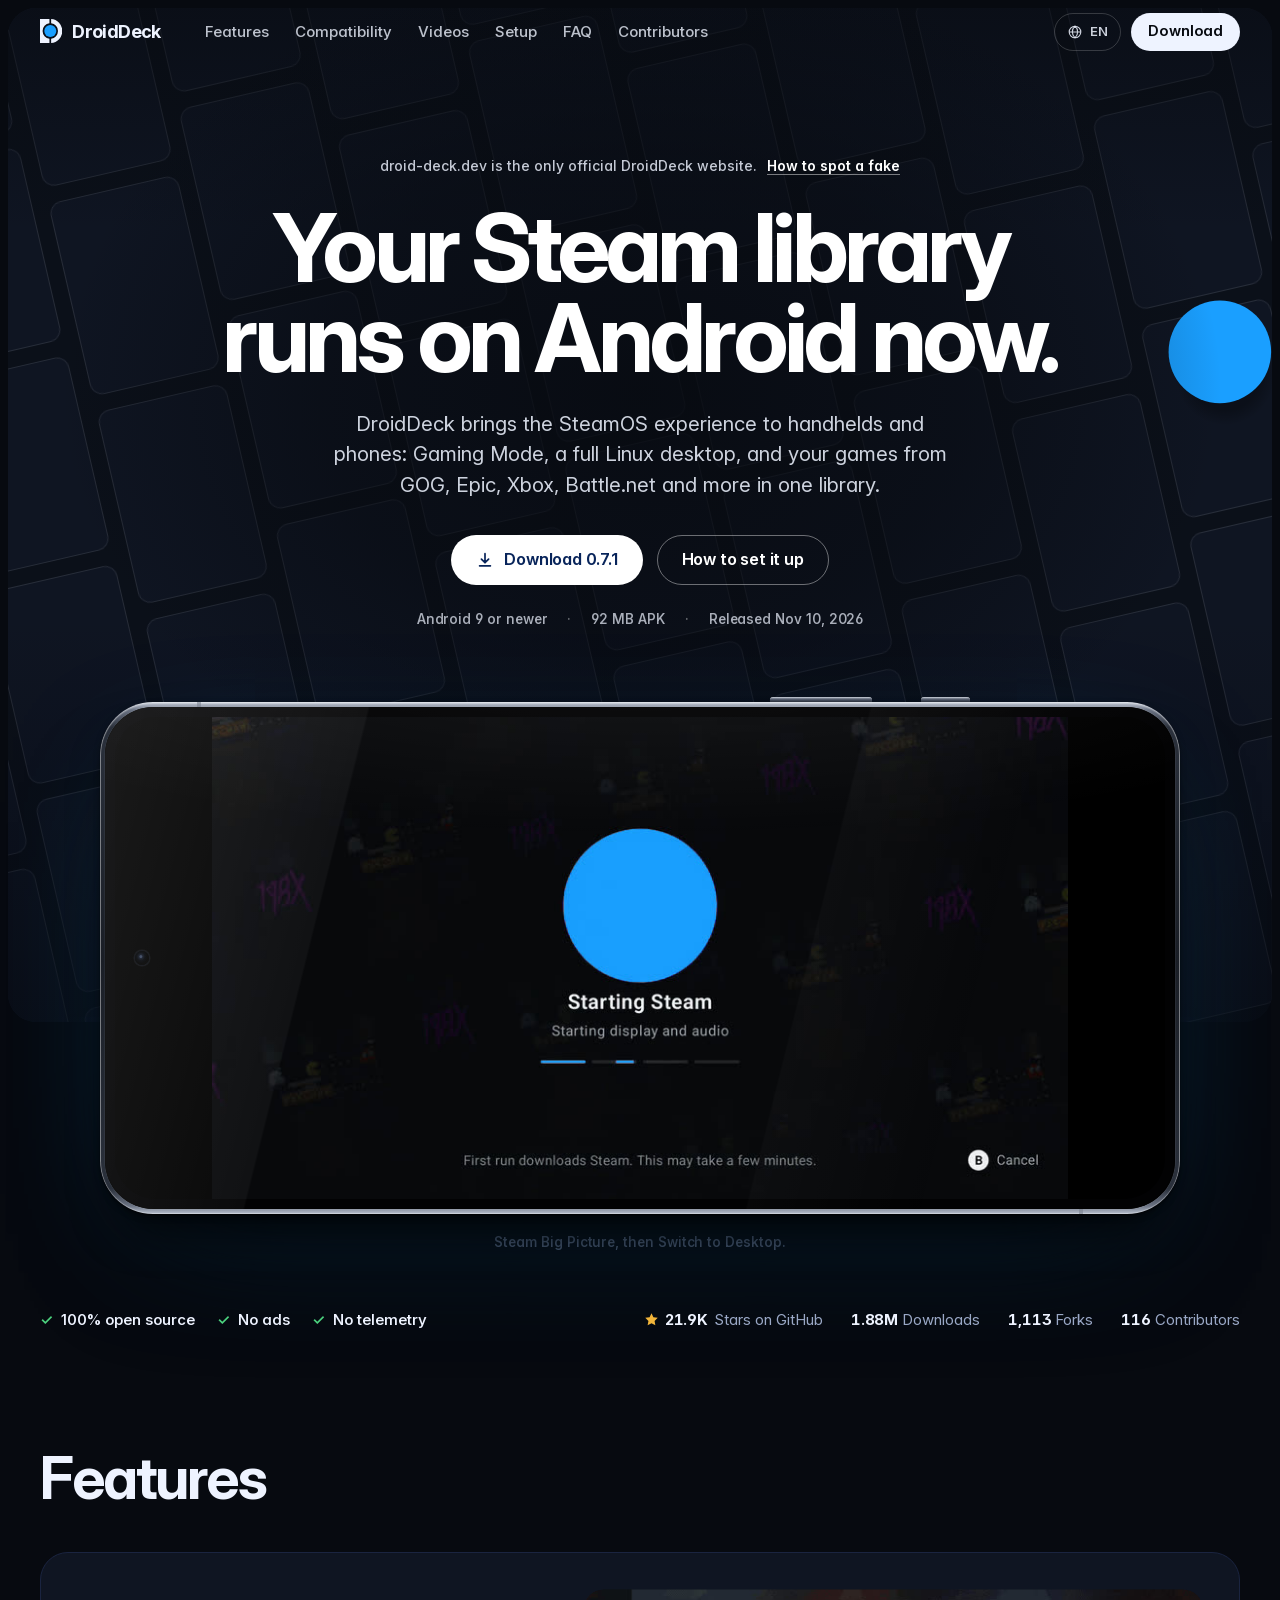
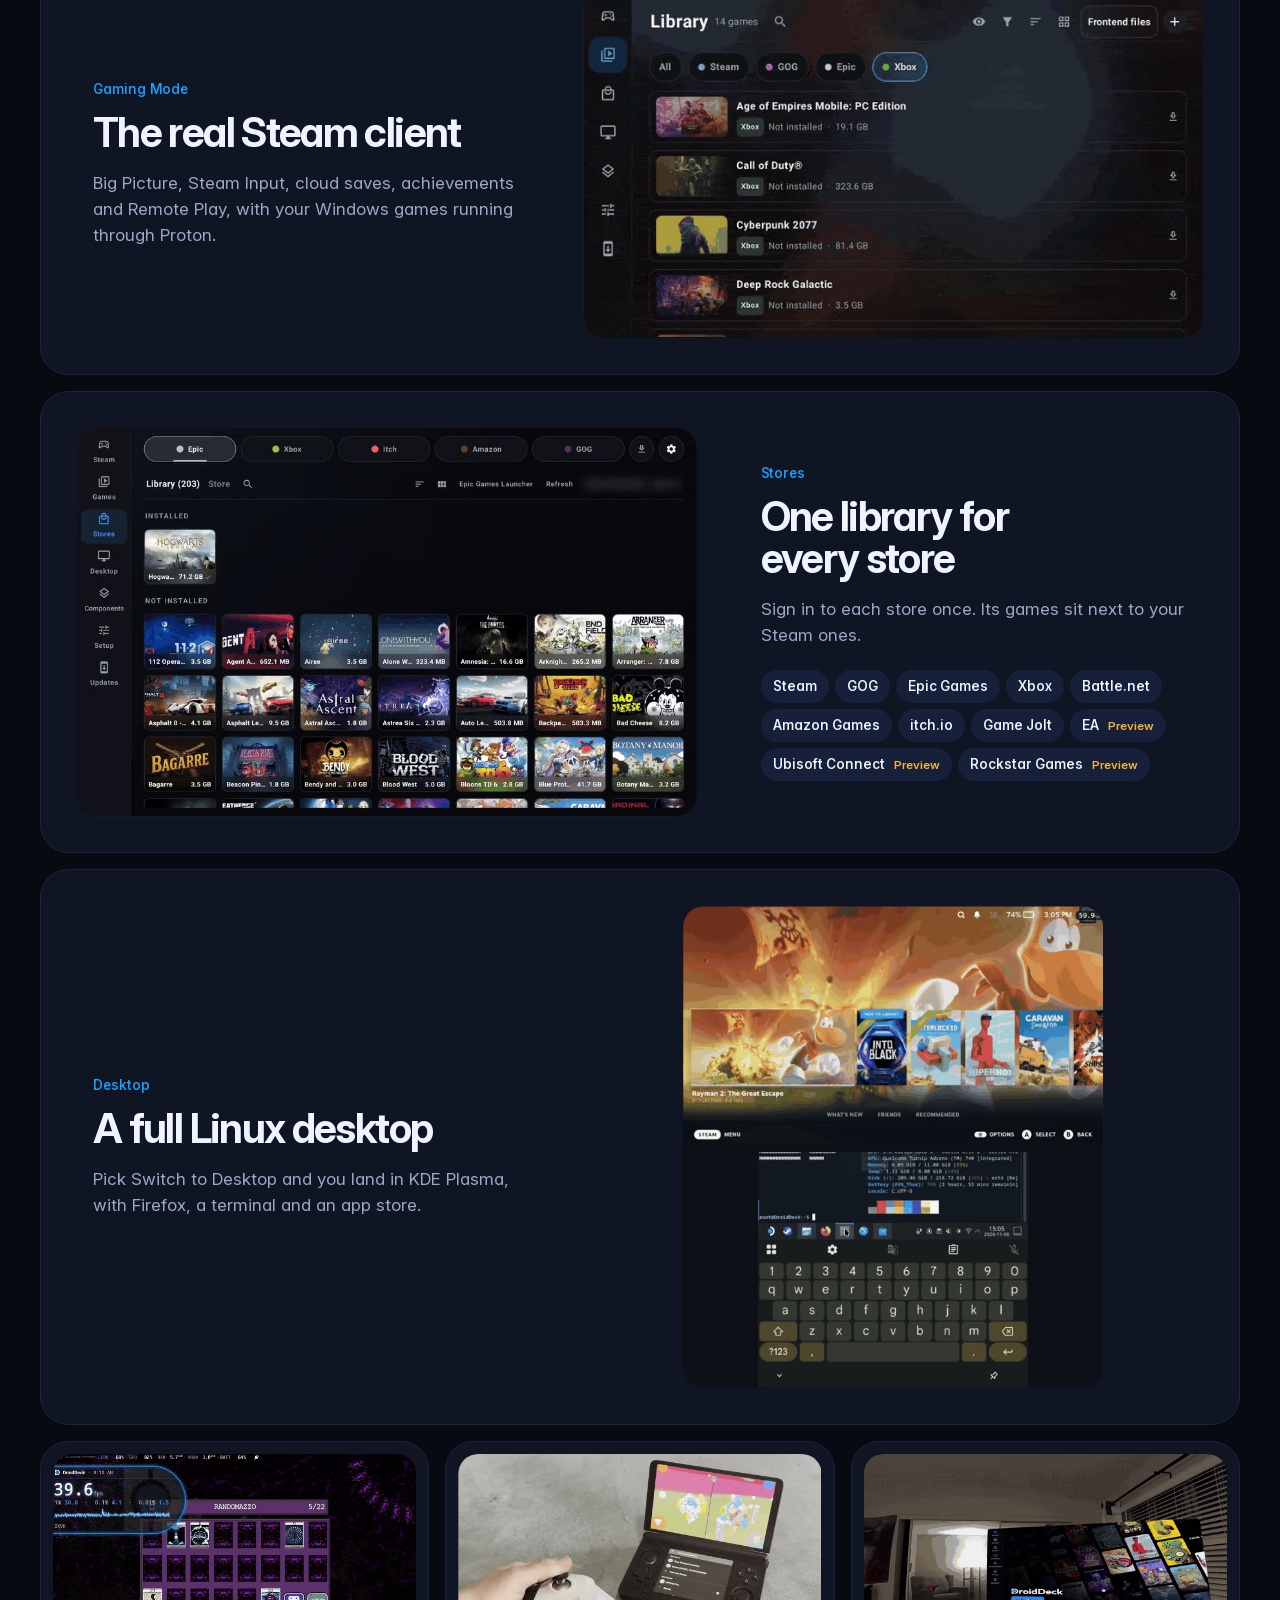
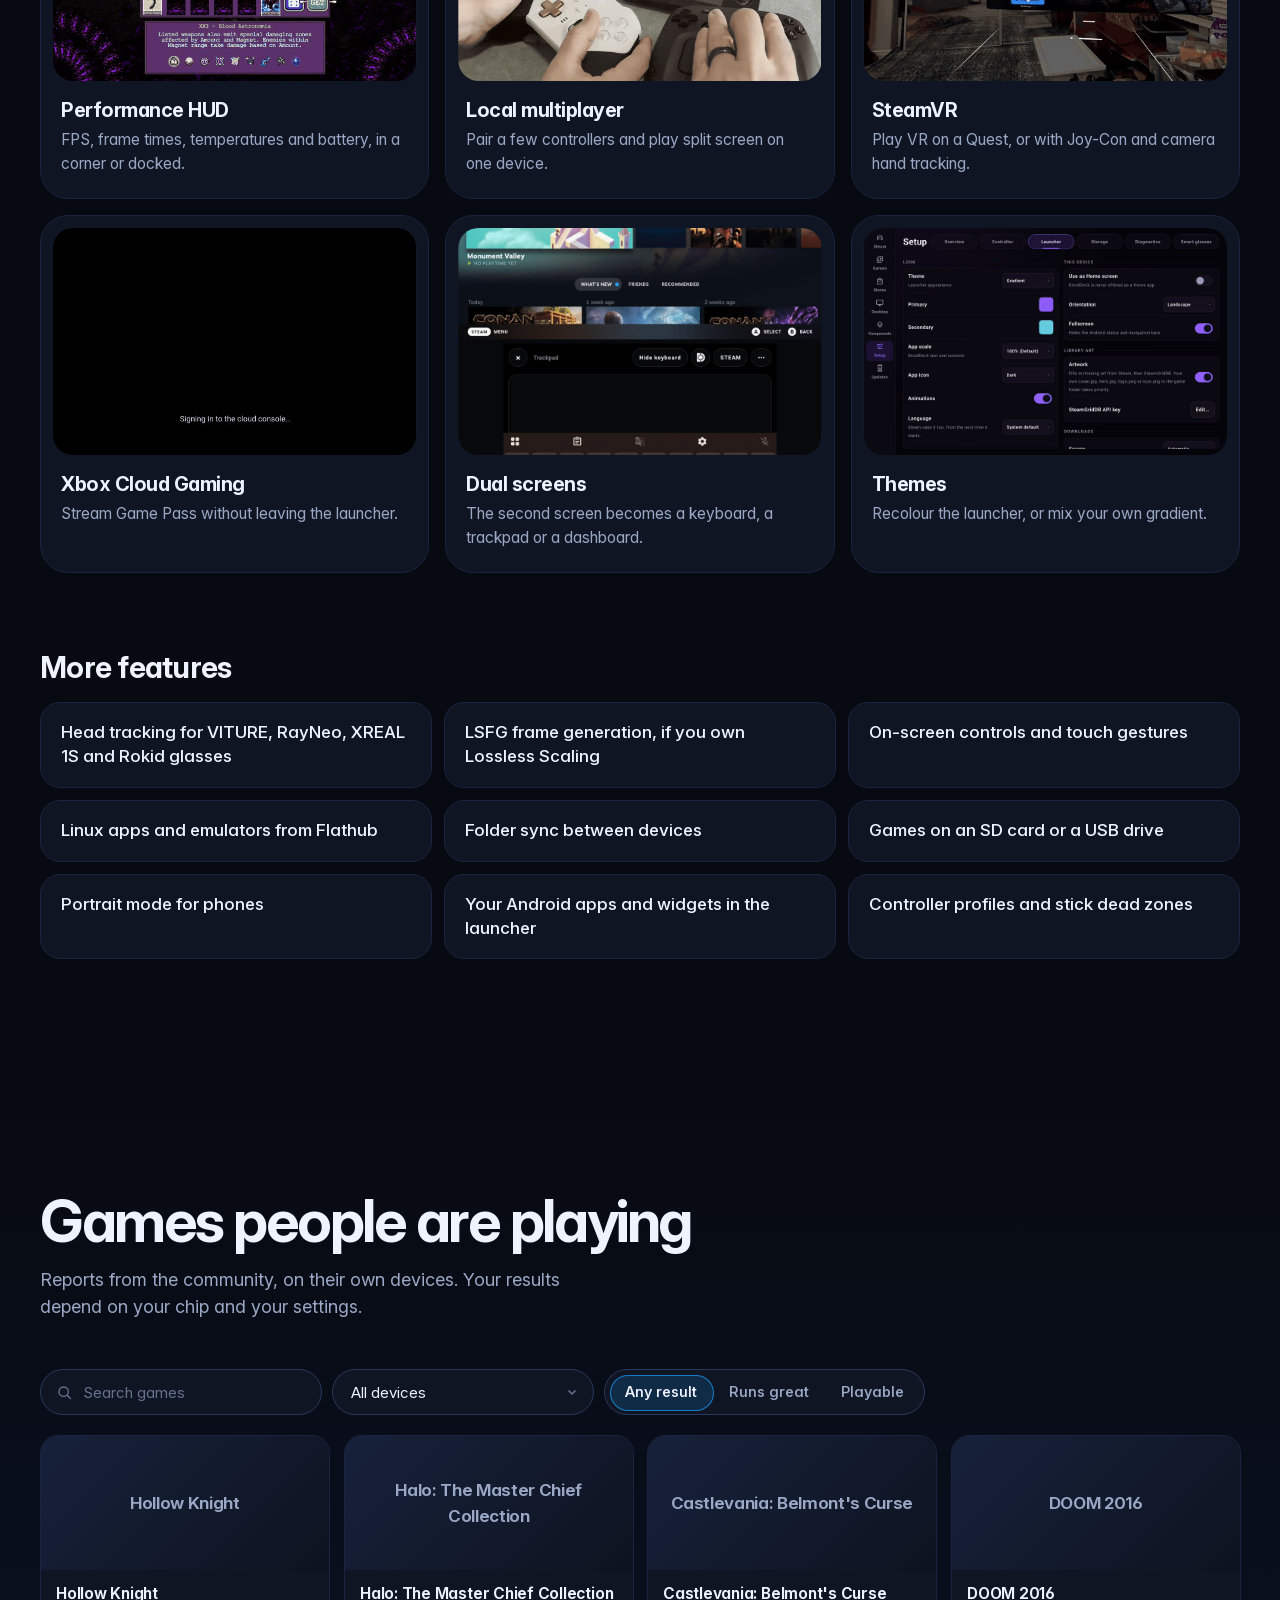
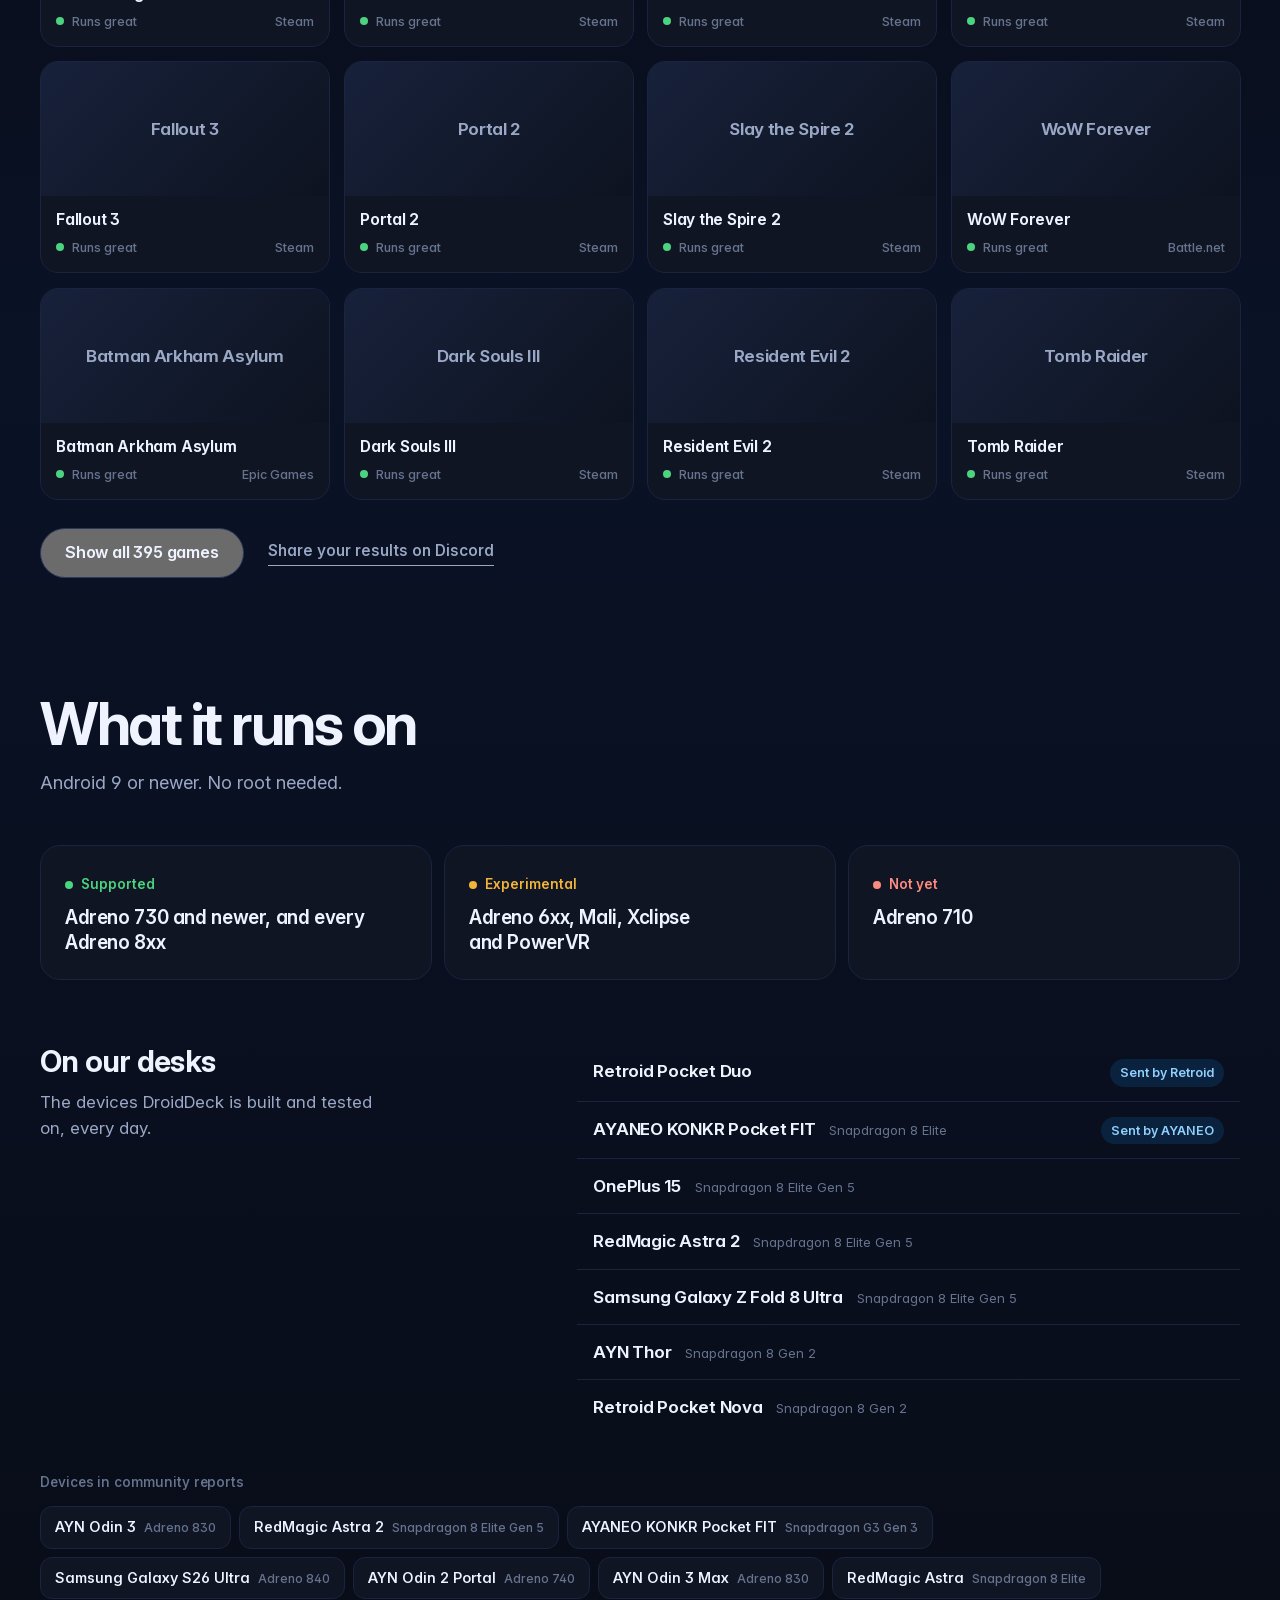
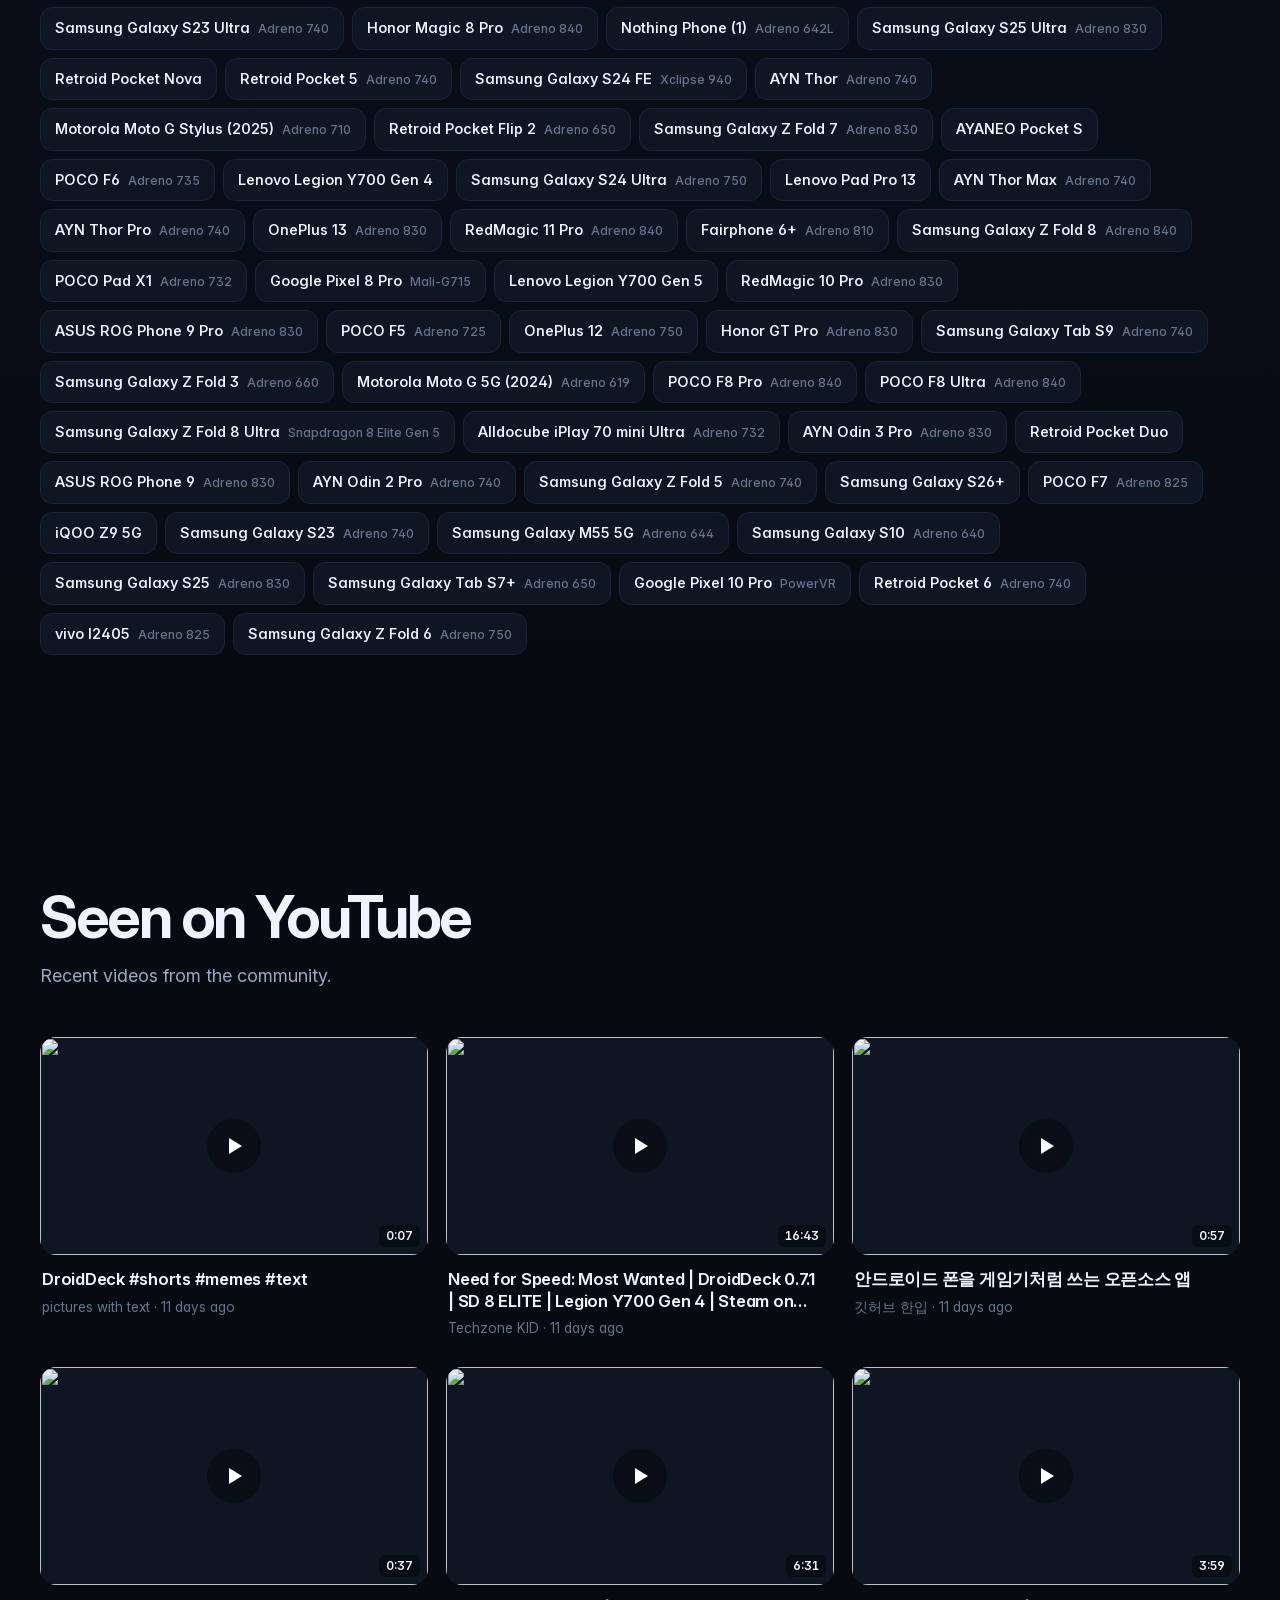
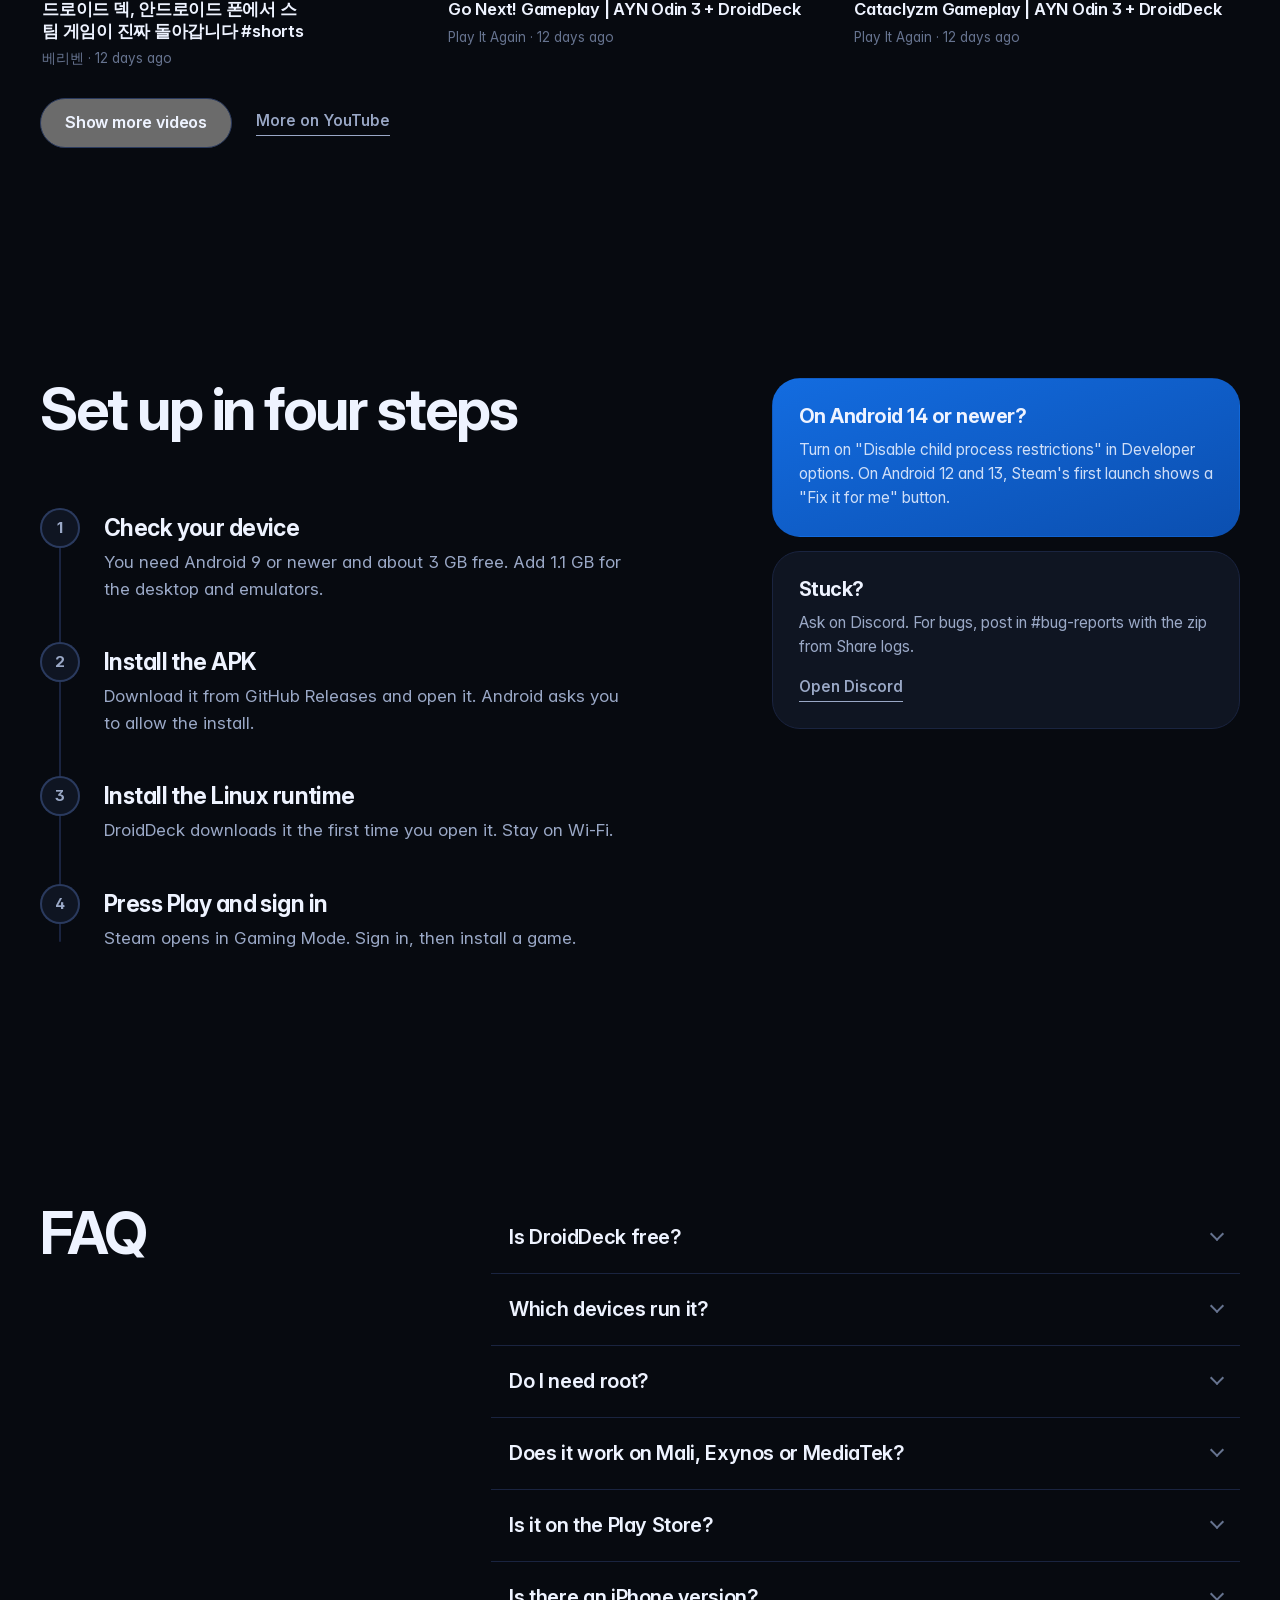
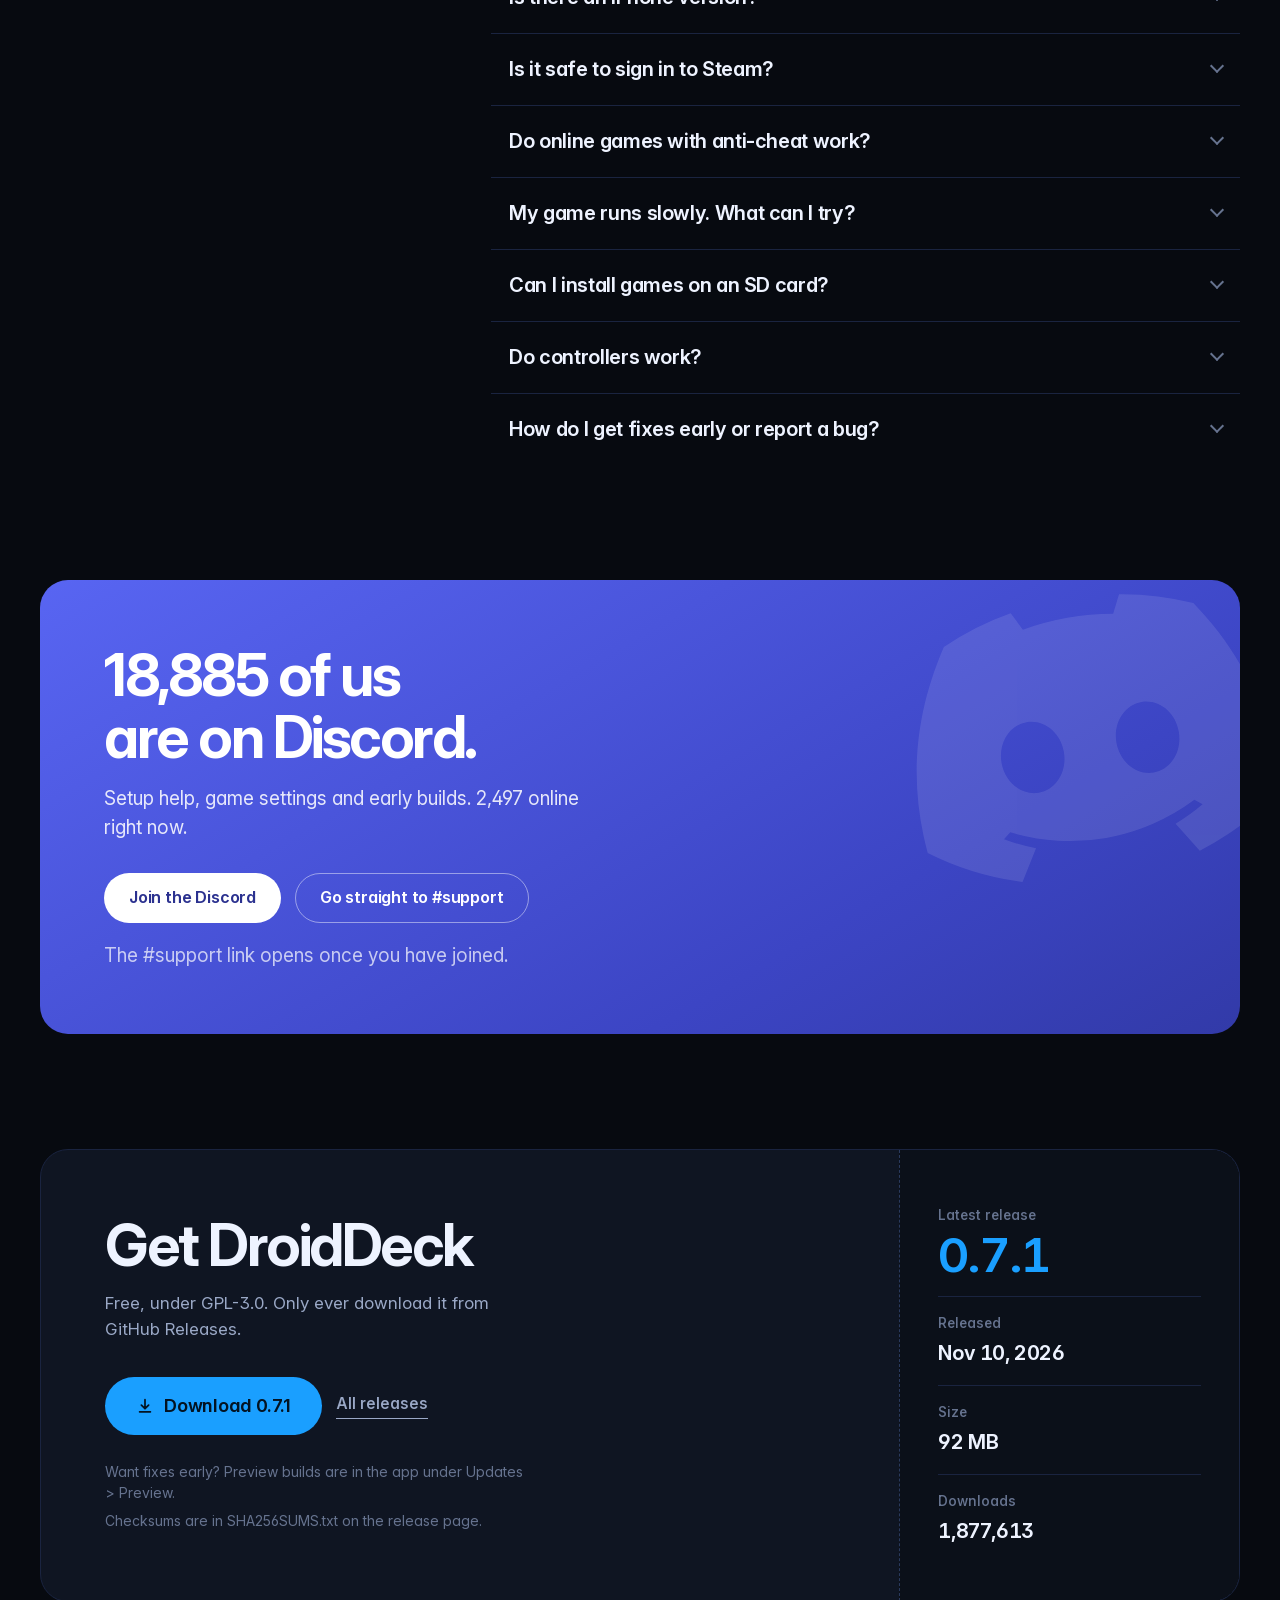
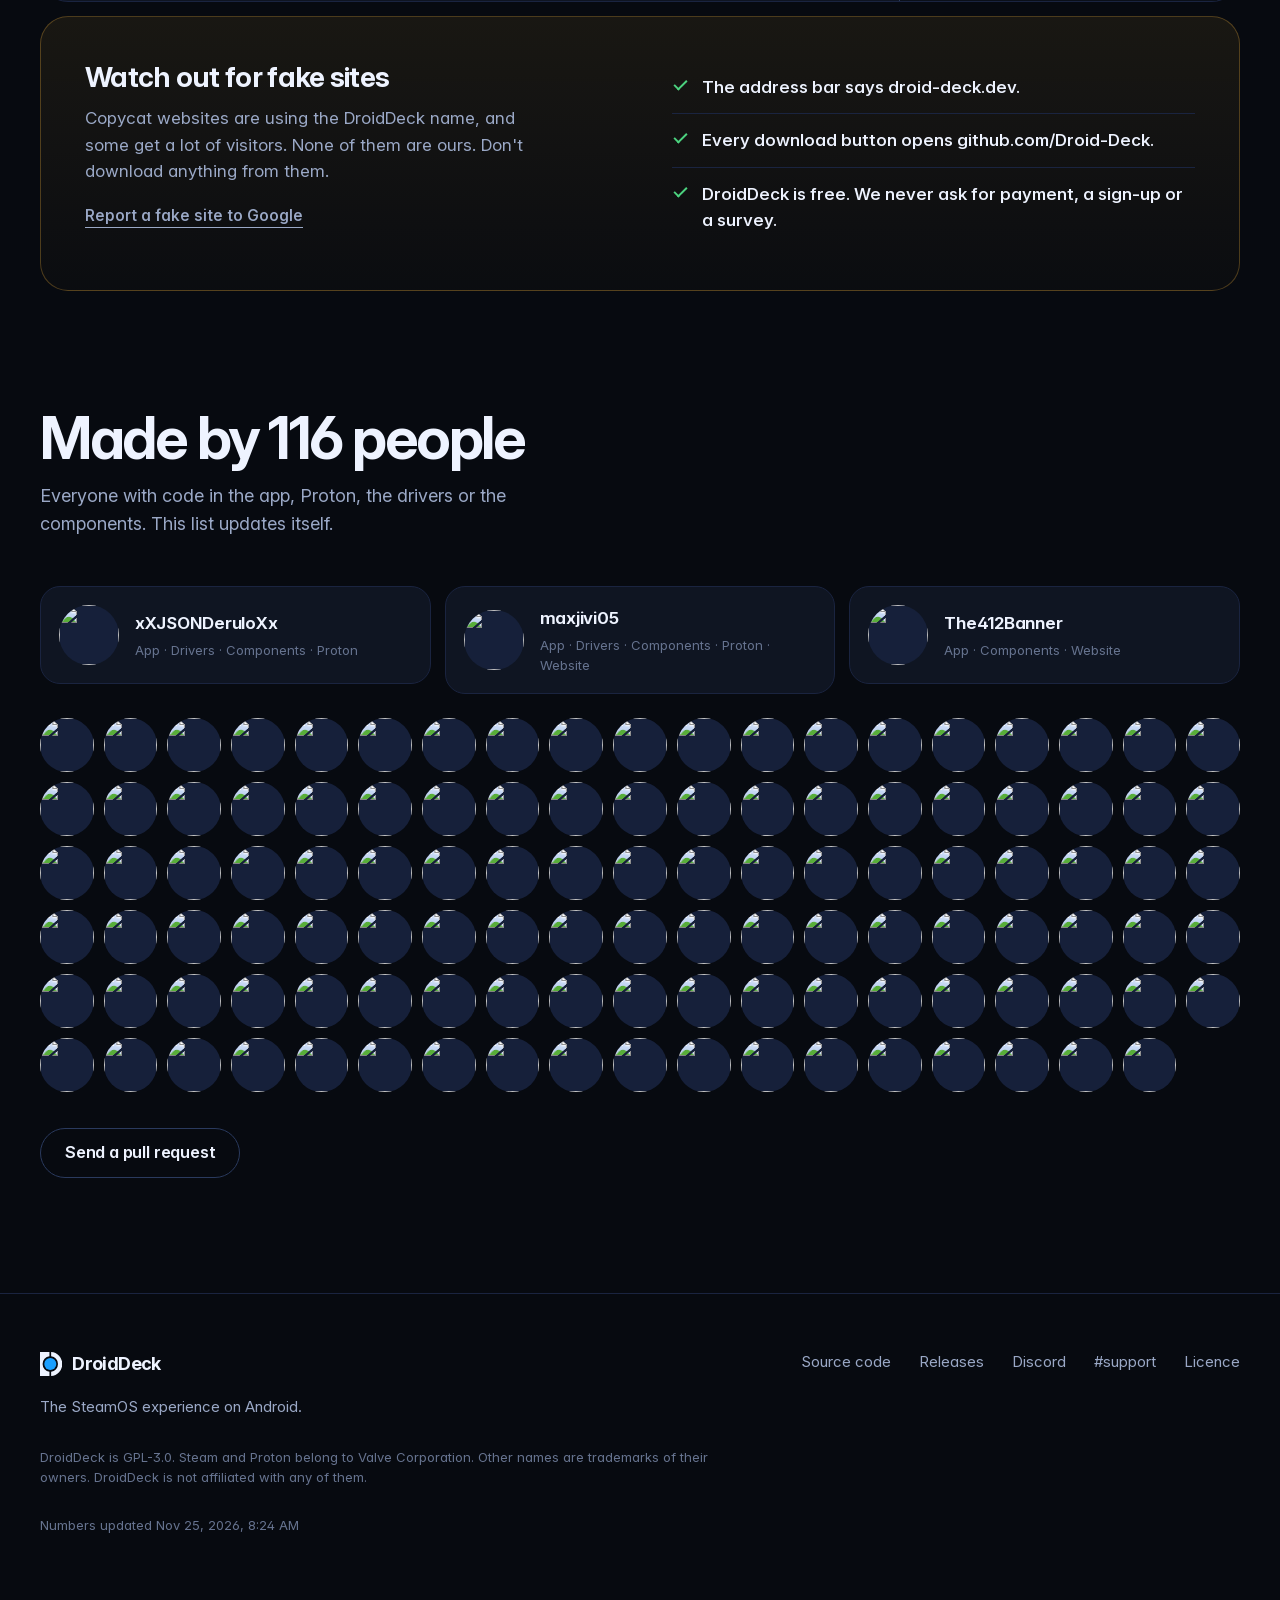
==== index.html @ 2958ea15 "design: metal-rim phone frame, natural-colour capsule wall" ====
<!doctype html>
<html lang="en" dir="ltr">
<head>
<meta charset="utf-8">
<meta name="viewport" content="width=device-width, initial-scale=1">
<title data-i18n="meta.title">DroidDeck: PC gaming on Android</title>
<meta name="description" content="DroidDeck brings the SteamOS experience to Android: Steam Gaming Mode, a full Linux desktop, and your games from GOG, Epic, Xbox, Battle.net and more. Free and open source." data-i18n-attr="content:meta.desc">
<meta name="theme-color" content="#05070a">
<meta property="og:type" content="website">
<meta property="og:site_name" content="DroidDeck">
<meta property="og:locale" content="en_US">
<meta property="og:url" content="https://droid-deck.dev/">
<meta property="og:title" content="DroidDeck: PC gaming on Android">
<meta property="og:description" content="DroidDeck brings the SteamOS experience to Android: Steam Gaming Mode, a full Linux desktop, and your games from GOG, Epic, Xbox, Battle.net and more. Free and open source." data-i18n-attr="content:meta.desc">
<meta property="og:image" content="https://droid-deck.dev/assets/img/og.png">
<meta property="og:image:width" content="1280">
<meta property="og:image:height" content="640">
<meta property="og:image:alt" content="DroidDeck">
<meta name="twitter:card" content="summary_large_image">
<link rel="canonical" href="https://droid-deck.dev/">
<link rel="icon" href="assets/img/favicon.svg" type="image/svg+xml">
<link rel="icon" href="assets/img/icon-512.png" type="image/png" sizes="512x512">
<link rel="apple-touch-icon" href="assets/img/apple-touch-icon.png">
<link rel="preload" href="assets/fonts/InterVariable.woff2" as="font" type="font/woff2" crossorigin>
<link rel="stylesheet" href="assets/css/site.css?v=11">
<script>document.documentElement.classList.add("js");setTimeout(function(){document.documentElement.classList.add("ready")},1600)</script>
<script type="application/ld+json">{"@context":"https://schema.org","@graph":[{"@type":"WebSite","@id":"https://droid-deck.dev/#website","name":"DroidDeck","alternateName":"Droid Deck","url":"https://droid-deck.dev/","inLanguage":"en","publisher":{"@id":"https://droid-deck.dev/#org"}},{"@type":"Organization","@id":"https://droid-deck.dev/#org","name":"DroidDeck","url":"https://droid-deck.dev/","logo":"https://droid-deck.dev/assets/img/icon-512.png","sameAs":["https://github.com/Droid-Deck","https://github.com/Droid-Deck/DroidDeck","https://discord.gg/JRGAvawjsm"]},{"@type":"SoftwareApplication","@id":"https://droid-deck.dev/#app","name":"DroidDeck","url":"https://droid-deck.dev/","description":"DroidDeck brings the SteamOS experience to Android: Steam Gaming Mode, a full Linux desktop, and your games from GOG, Epic, Xbox, Battle.net and more. Free and open source.","image":"https://droid-deck.dev/assets/img/og.png","operatingSystem":"Android 9+","applicationCategory":"GameApplication","softwareVersion":"0.7.1","datePublished":"2026-11-10","license":"https://www.gnu.org/licenses/gpl-3.0.html","downloadUrl":"https://github.com/Droid-Deck/DroidDeck/releases/latest","installUrl":"https://github.com/Droid-Deck/DroidDeck/releases/latest","publisher":{"@id":"https://droid-deck.dev/#org"},"offers":{"@type":"Offer","price":"0","priceCurrency":"USD"}},{"@type":"FAQPage","@id":"https://droid-deck.dev/#faq","mainEntity":[{"@type":"Question","name":"Is DroidDeck free?","acceptedAnswer":{"@type":"Answer","text":"Yes. It is free and open source under GPL-3.0, with no ads and no telemetry."}},{"@type":"Question","name":"Which devices run it?","acceptedAnswer":{"@type":"Answer","text":"Anything on Android 9 or newer. It runs best on Adreno 730 and newer. Mali, Xclipse, PowerVR and older Adreno chips are experimental."}},{"@type":"Question","name":"Do I need root?","acceptedAnswer":{"@type":"Answer","text":"No. On Android 14 or newer you flip one switch in Developer options. The setup guide shows which one."}},{"@type":"Question","name":"Does it work on Mali, Exynos or MediaTek?","acceptedAnswer":{"@type":"Answer","text":"It starts on many of them, but support is experimental. Some games crash or show a black screen. Fixes reach Preview builds first."}},{"@type":"Question","name":"Is it on the Play Store?","acceptedAnswer":{"@type":"Answer","text":"Not today. Get the APK from GitHub Releases. Android may warn you about installing outside the store, which is normal."}},{"@type":"Question","name":"Is there an iPhone version?","acceptedAnswer":{"@type":"Answer","text":"No. DroidDeck is Android only."}},{"@type":"Question","name":"Is it safe to sign in to Steam?","acceptedAnswer":{"@type":"Answer","text":"You sign in inside the real Steam client, the same one a Steam Deck runs. All of DroidDeck's code is public."}},{"@type":"Question","name":"Do online games with anti-cheat work?","acceptedAnswer":{"@type":"Answer","text":"Mostly not. Games that need kernel anti-cheat will not go online. Some Easy Anti-Cheat games can still be played offline."}},{"@type":"Question","name":"My game runs slowly. What can I try?","acceptedAnswer":{"@type":"Answer","text":"Lower the in-game settings first, then try a newer graphics driver in DroidDeck's settings. The performance HUD shows what is holding the game back."}},{"@type":"Question","name":"Can I install games on an SD card?","acceptedAnswer":{"@type":"Answer","text":"Yes. Set External storage as the default under Setup > Storage, then install. Games you already have stay where they are."}},{"@type":"Question","name":"Do controllers work?","acceptedAnswer":{"@type":"Answer","text":"Yes. Built-in controls, Bluetooth and USB pads all work, and you can pair several for split screen. There are touch controls too."}},{"@type":"Question","name":"How do I get fixes early or report a bug?","acceptedAnswer":{"@type":"Answer","text":"Preview builds are in the app under Updates > Preview. For bugs, post in #bug-reports with the zip from Share logs."}}]}]}</script>
<script src="assets/js/app.js?v=8" defer></script>
<script src="assets/js/motion.js?v=3" defer></script>
</head>
<body>
<a class="skip" href="#main" data-i18n="nav.skip">Skip to content</a>

<header class="bar" id="bar">
  <a class="brand" href="#top" aria-label="DroidDeck">
    <svg class="brand-mark" viewBox="0 0 207.92 223.72" aria-hidden="true"><use href="#mark"/></svg>
    <span>DroidDeck</span>
  </a>
  <nav class="links" id="links" data-glide="pill" data-glide-items="a">
    <a href="#features" data-i18n="nav.features">Features</a>
    <a href="#compatibility" data-i18n="nav.compat">Compatibility</a>
    <a href="#videos" data-i18n="nav.media">Videos</a>
    <a href="#setup" data-i18n="nav.guide">Setup</a>
    <a href="#faq" data-i18n="nav.faq">FAQ</a>
    <a href="#contributors" data-i18n="nav.people">Contributors</a>
  </nav>
  <div class="bar-end">
    <div class="lang" id="lang">
      <button class="lang-toggle" id="lang-toggle" type="button" aria-haspopup="true" aria-expanded="false" aria-controls="lang-menu" data-i18n-attr="aria-label:nav.lang" aria-label="Language">
        <svg viewBox="0 0 20 20" aria-hidden="true"><circle cx="10" cy="10" r="7.25"/><path d="M2.75 10h14.5M10 2.75c2.2 2 3.3 4.4 3.3 7.25s-1.100 5.250-3.300 7.250c-2.200-2-3.300-4.400-3.300-7.250s1.100-5.250 3.300-7.250z"/></svg>
        <span id="lang-code">EN</span>
      </button>
      <div class="lang-menu" id="lang-menu" hidden></div>
    </div>
    <a class="btn btn-small" href="https://github.com/Droid-Deck/DroidDeck/releases/latest" data-i18n="nav.download">Download</a>
    <button class="burger" id="burger" type="button" aria-expanded="false" aria-controls="links" data-i18n-attr="aria-label:nav.menu" aria-label="Menu"><span></span><span></span></button>
  </div>
</header>

<main id="main">

<section class="hero" id="top">
  <div class="hero-flood" id="hero-flood" aria-hidden="true">
    <canvas class="hero-wall" id="hero-wall"></canvas>
  </div>
  <div class="wrap hero-grid">
    <div class="hero-copy">
      <p class="official" data-enter style="--i:0">
        <svg viewBox="0 0 20 20" aria-hidden="true"><path d="M10 2.500l6 2.200v4.600c0 3.700-2.400 6.700-6 8.200-3.600-1.500-6-4.500-6-8.200V4.700z"/><path d="M7.300 10.200l1.900 1.900 3.600-3.900"/></svg>
        <span data-i18n="official.bar">droid-deck.dev is the only official DroidDeck website.</span>
        <a href="#official" data-i18n="official.link">How to spot a fake</a>
      </p>
      <h1 data-enter style="--i:1" data-i18n="hero.title">Your Steam library runs on Android now.</h1>
      <p class="lede" data-enter style="--i:2" data-i18n="hero.sub">DroidDeck brings the SteamOS experience to handhelds and phones: Gaming Mode, a full Linux desktop, and your games from GOG, Epic, Xbox, Battle.net and more in one library.</p>
      <div class="actions" data-enter style="--i:3">
        <a class="btn btn-primary" id="hero-cta" href="https://github.com/Droid-Deck/DroidDeck/releases/latest">
          <svg viewBox="0 0 20 20" aria-hidden="true"><path d="M10 3v10m0 0l-4-4m4 4l4-4M4 16.500h12"/></svg>
          <span data-i18n="hero.cta" data-i18n-vars="version">Download 0.7.1</span>
        </a>
        <a class="btn btn-ghost" href="#setup" data-i18n="hero.cta2">How to set it up</a>
      </div>
      <ul class="facts" data-enter style="--i:4">
        <li data-i18n="hero.android">Android 9 or newer</li>
        <li><span data-live="size">92 MB</span> APK</li>
        <li data-i18n="hero.released" data-i18n-vars="date">Released Nov 10, 2026</li>
      </ul>
    </div>
    <figure class="handheld" data-enter style="--i:5">
      <div class="phone">
        <i class="phone-keys" aria-hidden="true"><b></b><b></b></i>
        <i class="phone-bands" aria-hidden="true"></i>
        <div class="phone-screen">
          <i class="phone-cam" aria-hidden="true"></i>
          <video muted loop playsinline preload="none" poster="assets/media/steam-to-desktop.jpg" data-src="assets/media/steam-to-desktop.mp4"></video>
        </div>
      </div>
      <figcaption data-i18n="hero.caption">Steam Big Picture, then Switch to Desktop.</figcaption>
    </figure>
  </div>
</section>

<section class="stars" id="stars">
  <div class="wrap strip">
    <ul class="pledge">
      <li data-i18n="pledge.source">100% open source</li>
      <li data-i18n="pledge.ads">No ads</li>
      <li data-i18n="pledge.telemetry">No telemetry</li>
    </ul>
    <a class="statline" href="https://github.com/Droid-Deck/DroidDeck" rel="noopener">
      <span class="statline-star"><svg viewBox="0 0 20 20" aria-hidden="true" class="fill"><path d="M10 1.700l2.550 5.300 5.750.800-4.200 4.050 1.050 5.750L10 14.850 4.850 17.600l1.050-5.750-4.200-4.050 5.750-.800z"/></svg><b data-live="stars-short">21.9K</b> <span data-i18n="stars.label">Stars on GitHub</span></span>
      <span><b data-live="downloads-short">1.88M</b> <span data-i18n="stars.downloads">Downloads</span></span>
      <span><b data-live="forks">1,113</b> <span data-i18n="stars.forks">Forks</span></span>
      <span><b data-live="people">116</b> <span data-i18n="stars.people">Contributors</span></span>
    </a>
  </div>
</section>

<section class="features" id="features">
  <div class="wrap">
    <h2 class="section-title reveal" data-i18n="features.title">Features</h2>

    <article class="story reveal">
      <div class="story-copy">
        <p class="tag" data-i18n="f.steam.tag">Gaming Mode</p>
        <h3 data-i18n="f.steam.title">The real Steam client</h3>
        <p data-i18n="f.steam.body">Big Picture, Steam Input, cloud saves, achievements and Remote Play, with your Windows games running through Proton.</p>
      </div>
      <div class="shot"><video muted loop playsinline preload="none" poster="assets/media/library.jpg" data-src="assets/media/library.mp4"></video></div>
    </article>

    <article class="story story-flip reveal">
      <div class="story-copy">
        <p class="tag" data-i18n="f.stores.tag">Stores</p>
        <h3 data-i18n="f.stores.title">One library for every store</h3>
        <p data-i18n="f.stores.body">Sign in to each store once. Its games sit next to your Steam ones.</p>
        <ul class="chips"><li>Steam</li><li>GOG</li><li>Epic Games</li><li>Xbox</li><li>Battle.net</li><li>Amazon Games</li><li>itch.io</li><li>Game Jolt</li><li>EA <small data-i18n="tag.preview">Preview</small></li><li>Ubisoft Connect <small data-i18n="tag.preview">Preview</small></li><li>Rockstar Games <small data-i18n="tag.preview">Preview</small></li></ul>
      </div>
      <div class="shot"><video muted loop playsinline preload="none" poster="assets/media/stores-capsules.jpg" data-src="assets/media/stores-capsules.mp4"></video></div>
    </article>

    <article class="story reveal">
      <div class="story-copy">
        <p class="tag" data-i18n="f.desktop.tag">Desktop</p>
        <h3 data-i18n="f.desktop.title">A full Linux desktop</h3>
        <p data-i18n="f.desktop.body">Pick Switch to Desktop and you land in KDE Plasma, with Firefox, a terminal and an app store.</p>
      </div>
      <div class="shot shot-tall"><video muted loop playsinline preload="none" poster="assets/media/kde-desktop.jpg" data-src="assets/media/kde-desktop.mp4"></video></div>
    </article>

    <div class="tiles" data-glide="ring" data-glide-items=".tile">
      <article class="tile reveal">
        <div class="shot"><video muted loop playsinline preload="none" poster="assets/media/droiddeck-hud.jpg" data-src="assets/media/droiddeck-hud.mp4"></video></div>
        <h3 data-i18n="f.hud.title">Performance HUD</h3>
        <p data-i18n="f.hud.body">FPS, frame times, temperatures and battery, in a corner or docked.</p>
      </article>
      <article class="tile reveal">
        <div class="shot"><video muted loop playsinline preload="none" poster="assets/media/multi-controller.jpg" data-src="assets/media/multi-controller.mp4"></video></div>
        <h3 data-i18n="f.multi.title">Local multiplayer</h3>
        <p data-i18n="f.multi.body">Pair a few controllers and play split screen on one device.</p>
      </article>
      <article class="tile reveal">
        <div class="shot"><video muted loop playsinline preload="none" poster="assets/media/quest-steamvr.jpg" data-src="assets/media/quest-steamvr.mp4"></video></div>
        <h3 data-i18n="f.vr.title">SteamVR</h3>
        <p data-i18n="f.vr.body">Play VR on a Quest, or with Joy-Con and camera hand tracking.</p>
      </article>
      <article class="tile reveal">
        <div class="shot"><video muted loop playsinline preload="none" poster="assets/media/xbox-cloud-gaming.jpg" data-src="assets/media/xbox-cloud-gaming.mp4"></video></div>
        <h3 data-i18n="f.cloud.title">Xbox Cloud Gaming</h3>
        <p data-i18n="f.cloud.body">Stream Game Pass without leaving the launcher.</p>
      </article>
      <article class="tile reveal">
        <div class="shot"><video muted loop playsinline preload="none" poster="assets/media/dual-screen-steam-keyboard.jpg" data-src="assets/media/dual-screen-steam-keyboard.mp4"></video></div>
        <h3 data-i18n="f.dual.title">Dual screens</h3>
        <p data-i18n="f.dual.body">The second screen becomes a keyboard, a trackpad or a dashboard.</p>
      </article>
      <article class="tile reveal">
        <div class="shot"><video muted loop playsinline preload="none" poster="assets/media/gradient-theme.jpg" data-src="assets/media/gradient-theme.mp4"></video></div>
        <h3 data-i18n="f.themes.title">Themes</h3>
        <p data-i18n="f.themes.body">Recolour the launcher, or mix your own gradient.</p>
      </article>
    </div>

    <div class="also reveal">
      <h3 data-i18n="also.title">More features</h3>
      <ul data-glide="ring" data-glide-items="li">
        <li data-i18n="also.glasses">Head tracking for VITURE, RayNeo, XREAL 1S and Rokid glasses</li>
        <li data-i18n="also.lsfg">LSFG frame generation, if you own Lossless Scaling</li>
        <li data-i18n="also.touch">On-screen controls and touch gestures</li>
        <li data-i18n="also.flatpak">Linux apps and emulators from Flathub</li>
        <li data-i18n="also.sync">Folder sync between devices</li>
        <li data-i18n="also.storage">Games on an SD card or a USB drive</li>
        <li data-i18n="also.portrait">Portrait mode for phones</li>
        <li data-i18n="also.apps">Your Android apps and widgets in the launcher</li>
        <li data-i18n="also.pads">Controller profiles and stick dead zones</li>
      </ul>
    </div>
  </div>
</section>

<section class="compat" id="compatibility">
  <div class="wrap">
    <div class="section-head reveal">
      <h2 class="section-title" data-i18n="compat.title">Games people are playing</h2>
      <p data-i18n="compat.sub">Reports from the community, on their own devices. Your results depend on your chip and your settings.</p>
    </div>
    <div class="filters reveal">
      <label class="field field-search">
        <svg viewBox="0 0 20 20" aria-hidden="true"><circle cx="9" cy="9" r="5.500"/><path d="M13.200 13.200L17 17"/></svg>
        <input id="compat-search" type="search" autocomplete="off" placeholder="Search games" data-i18n-attr="placeholder:compat.search;aria-label:compat.search" aria-label="Search games">
      </label>
      <label class="field">
        <select id="compat-device" data-i18n-attr="aria-label:compat.device" aria-label="Device"></select>
      </label>
      <div class="seg" id="compat-status" role="group" data-glide="seg" data-glide-items="button">
        <button type="button" data-status="" class="on" data-i18n="compat.any">Any result</button>
        <button type="button" data-status="great" data-i18n="compat.great">Runs great</button>
        <button type="button" data-status="playable" data-i18n="compat.playable">Playable</button>
      </div>
    </div>
    <div class="games" id="games" data-glide="ring" data-glide-items=".game"></div>
    <p class="empty" id="games-empty" hidden data-i18n="compat.empty">Nothing matches. Try another device.</p>
    <div class="games-foot">
      <button class="btn btn-ghost" id="games-more" type="button" hidden></button>
      <a class="text-link" href="https://discord.gg/JRGAvawjsm" rel="noopener" data-i18n="compat.share">Share your results on Discord</a>
    </div>

    <div class="devices reveal" id="devices">
      <div class="section-head">
        <h2 class="section-title" data-i18n="devices.title">What it runs on</h2>
        <p data-i18n="devices.sub">Android 9 or newer. No root needed.</p>
      </div>
      <div class="gpus">
        <div class="gpu gpu-yes"><span data-i18n="gpu.yes">Supported</span><p data-i18n="gpu.yes.body">Adreno 730 and newer, and every Adreno 8xx</p></div>
        <div class="gpu gpu-maybe"><span data-i18n="gpu.maybe">Experimental</span><p data-i18n="gpu.maybe.body">Adreno 6xx, Mali, Xclipse and PowerVR</p></div>
        <div class="gpu gpu-no"><span data-i18n="gpu.no">Not yet</span><p data-i18n="gpu.no.body">Adreno 710</p></div>
      </div>
      <div class="bench">
        <div class="bench-head">
          <h3 data-i18n="bench.title">On our desks</h3>
          <p data-i18n="bench.sub">The devices DroidDeck is built and tested on, every day.</p>
        </div>
        <ul class="bench-list" id="bench" data-glide="pill" data-glide-items="button"></ul>
      </div>
      <h3 class="minor" data-i18n="devices.seen">Devices in community reports</h3>
      <ul class="device-list" id="device-list" data-glide="ring" data-glide-items="button"></ul>
    </div>
  </div>
</section>

<section class="media" id="videos">
  <div class="wrap">
    <div class="section-head reveal">
      <h2 class="section-title" data-i18n="media.title">Seen on YouTube</h2>
      <p data-i18n="media.sub">Recent videos from the community.</p>
    </div>
    <div class="videos" id="video-list" data-glide="ring" data-glide-items=".video"></div>
    <div class="games-foot">
      <button class="btn btn-ghost" id="videos-more" type="button" hidden data-i18n="media.more">Show more videos</button>
      <a class="text-link" href="https://www.youtube.com/results?search_query=DroidDeck&amp;sp=CAI%253D" rel="noopener" data-i18n="media.all">More on YouTube</a>
    </div>
  </div>
</section>

<section class="guide" id="setup">
  <div class="wrap guide-grid">
    <div class="guide-main">
      <h2 class="section-title reveal" data-i18n="guide.title">Set up in four steps</h2>
      <ol class="steps">
        <li class="reveal"><h3 data-i18n="g1.title">Check your device</h3><p data-i18n="g1.body">You need Android 9 or newer and about 3 GB free. Add 1.1 GB for the desktop and emulators.</p></li>
        <li class="reveal"><h3 data-i18n="g2.title">Install the APK</h3><p data-i18n="g2.body">Download it from GitHub Releases and open it. Android asks you to allow the install.</p></li>
        <li class="reveal"><h3 data-i18n="g3.title">Install the Linux runtime</h3><p data-i18n="g3.body">DroidDeck downloads it the first time you open it. Stay on Wi-Fi.</p></li>
        <li class="reveal"><h3 data-i18n="g4.title">Press Play and sign in</h3><p data-i18n="g4.body">Steam opens in Gaming Mode. Sign in, then install a game.</p></li>
      </ol>
    </div>
    <aside class="guide-side">
      <div class="note reveal">
        <h3 data-i18n="tip.title">On Android 14 or newer?</h3>
        <p data-i18n="tip.body">Turn on &quot;Disable child process restrictions&quot; in Developer options. On Android 12 and 13, Steam's first launch shows a &quot;Fix it for me&quot; button.</p>
      </div>
      <div class="note note-plain reveal">
        <h3 data-i18n="help.title">Stuck?</h3>
        <p data-i18n="help.body">Ask on Discord. For bugs, post in #bug-reports with the zip from Share logs.</p>
        <a class="text-link" href="https://discord.gg/JRGAvawjsm" rel="noopener" data-i18n="help.cta">Open Discord</a>
      </div>
    </aside>
  </div>
</section>

<section class="faq" id="faq">
  <div class="wrap faq-grid">
    <h2 class="section-title reveal" data-i18n="faq.title">FAQ</h2>
    <div class="faq-list" data-glide="pill" data-glide-items="summary">
      <details class="reveal"><summary data-i18n="faq.q1">Is DroidDeck free?</summary><p data-i18n="faq.a1">Yes. It is free and open source under GPL-3.0, with no ads and no telemetry.</p></details>
      <details class="reveal"><summary data-i18n="faq.q2">Which devices run it?</summary><p data-i18n="faq.a2">Anything on Android 9 or newer. It runs best on Adreno 730 and newer. Mali, Xclipse, PowerVR and older Adreno chips are experimental.</p></details>
      <details class="reveal"><summary data-i18n="faq.q3">Do I need root?</summary><p data-i18n="faq.a3">No. On Android 14 or newer you flip one switch in Developer options. The setup guide shows which one.</p></details>
      <details class="reveal"><summary data-i18n="faq.q4">Does it work on Mali, Exynos or MediaTek?</summary><p data-i18n="faq.a4">It starts on many of them, but support is experimental. Some games crash or show a black screen. Fixes reach Preview builds first.</p></details>
      <details class="reveal"><summary data-i18n="faq.q5">Is it on the Play Store?</summary><p data-i18n="faq.a5">Not today. Get the APK from GitHub Releases. Android may warn you about installing outside the store, which is normal.</p></details>
      <details class="reveal"><summary data-i18n="faq.q6">Is there an iPhone version?</summary><p data-i18n="faq.a6">No. DroidDeck is Android only.</p></details>
      <details class="reveal"><summary data-i18n="faq.q7">Is it safe to sign in to Steam?</summary><p data-i18n="faq.a7">You sign in inside the real Steam client, the same one a Steam Deck runs. All of DroidDeck's code is public.</p></details>
      <details class="reveal"><summary data-i18n="faq.q8">Do online games with anti-cheat work?</summary><p data-i18n="faq.a8">Mostly not. Games that need kernel anti-cheat will not go online. Some Easy Anti-Cheat games can still be played offline.</p></details>
      <details class="reveal"><summary data-i18n="faq.q9">My game runs slowly. What can I try?</summary><p data-i18n="faq.a9">Lower the in-game settings first, then try a newer graphics driver in DroidDeck's settings. The performance HUD shows what is holding the game back.</p></details>
      <details class="reveal"><summary data-i18n="faq.q10">Can I install games on an SD card?</summary><p data-i18n="faq.a10">Yes. Set External storage as the default under Setup &gt; Storage, then install. Games you already have stay where they are.</p></details>
      <details class="reveal"><summary data-i18n="faq.q11">Do controllers work?</summary><p data-i18n="faq.a11">Yes. Built-in controls, Bluetooth and USB pads all work, and you can pair several for split screen. There are touch controls too.</p></details>
      <details class="reveal"><summary data-i18n="faq.q12">How do I get fixes early or report a bug?</summary><p data-i18n="faq.a12">Preview builds are in the app under Updates &gt; Preview. For bugs, post in #bug-reports with the zip from Share logs.</p></details>
    </div>
  </div>
</section>

<section class="club" id="community">
  <div class="wrap">
    <div class="club-card reveal">
      <svg class="club-mark" viewBox="0 0 24 24" aria-hidden="true"><path d="M19.6 5.300A17.400 17.400 0 0 0 15.300 4l-.550 1.100a16 16 0 0 0-5.500 0L8.700 4a17.400 17.400 0 0 0-4.300 1.300C1.700 9.400.950 13.400 1.300 17.300A17.600 17.600 0 0 0 6.600 20l1.150-1.850a11.300 11.300 0 0 1-1.800-.870l.440-.340a12.500 12.500 0 0 0 11.220 0l.440.340c-.570.340-1.180.630-1.800.870L17.400 20a17.600 17.600 0 0 0 5.300-2.700c.440-4.550-.740-8.500-3.100-12zM8.500 14.900c-1.050 0-1.900-.970-1.900-2.150s.840-2.150 1.900-2.150 1.920.970 1.900 2.150c0 1.180-.840 2.150-1.900 2.150zm7 0c-1.050 0-1.900-.970-1.900-2.150s.840-2.150 1.900-2.150 1.920.970 1.900 2.150c0 1.180-.840 2.150-1.900 2.150z"/></svg>
      <h2 data-i18n="discord.title" data-i18n-vars="members">18,885 of us are on Discord.</h2>
      <p data-i18n="discord.sub" data-i18n-vars="online">Setup help, game settings and early builds. 2,497 online right now.</p>
      <div class="actions">
        <a class="btn btn-primary" href="https://discord.gg/JRGAvawjsm" rel="noopener" data-i18n="discord.join">Join the Discord</a>
        <a class="btn btn-ghost" href="https://discord.com/channels/1552707793247539220/1556195514322780160" rel="noopener" data-i18n="discord.support">Go straight to #support</a>
      </div>
      <p class="fine" data-i18n="discord.note">The #support link opens once you have joined.</p>
    </div>
  </div>
</section>

<section class="download" id="download">
  <div class="wrap">
    <div class="ticket reveal">
      <div class="ticket-main">
        <h2 data-i18n="download.title">Get DroidDeck</h2>
        <p data-i18n="download.sub">Free, under GPL-3.0. Only ever download it from GitHub Releases.</p>
        <div class="actions">
          <a class="btn btn-primary btn-large" href="https://github.com/Droid-Deck/DroidDeck/releases/latest">
            <svg viewBox="0 0 20 20" aria-hidden="true"><path d="M10 3v10m0 0l-4-4m4 4l4-4M4 16.500h12"/></svg>
            <span data-i18n="download.cta" data-i18n-vars="version">Download 0.7.1</span>
          </a>
          <a class="text-link" href="https://github.com/Droid-Deck/DroidDeck/releases" rel="noopener" data-i18n="download.all">All releases</a>
        </div>
        <p class="fine" data-i18n="download.preview">Want fixes early? Preview builds are in the app under Updates &gt; Preview.</p>
        <p class="fine" data-i18n="download.verify">Checksums are in SHA256SUMS.txt on the release page.</p>
      </div>
      <dl class="ticket-stub">
        <div><dt data-i18n="download.latest">Latest release</dt><dd class="big" data-live="version">0.7.1</dd></div>
        <div><dt data-i18n="download.released">Released</dt><dd data-live="date">Nov 10, 2026</dd></div>
        <div><dt data-i18n="download.size">Size</dt><dd data-live="size">92 MB</dd></div>
        <div><dt data-i18n="stars.downloads">Downloads</dt><dd data-live="downloads">1,877,613</dd></div>
      </dl>
    </div>
    <div class="fakes reveal" id="official">
      <div>
        <h3 data-i18n="official.title">Watch out for fake sites</h3>
        <p data-i18n="official.body">Copycat websites are using the DroidDeck name, and some get a lot of visitors. None of them are ours. Don't download anything from them.</p>
        <a class="text-link" href="https://safebrowsing.google.com/safebrowsing/report_phish/" rel="noopener" data-i18n="official.report">Report a fake site to Google</a>
      </div>
      <ul>
        <li data-i18n="official.c1">The address bar says droid-deck.dev.</li>
        <li data-i18n="official.c2">Every download button opens github.com/Droid-Deck.</li>
        <li data-i18n="official.c3">DroidDeck is free. We never ask for payment, a sign-up or a survey.</li>
      </ul>
    </div>
  </div>
</section>

<section class="people" id="contributors">
  <div class="wrap">
    <div class="section-head reveal">
      <h2 class="section-title" data-i18n="people.title" data-i18n-vars="n">Made by 116 people</h2>
      <p data-i18n="people.sub">Everyone with code in the app, Proton, the drivers or the components. This list updates itself.</p>
    </div>
    <ul class="leads" id="leads" data-glide="ring" data-glide-items="a"></ul>
    <ul class="crowd" id="crowd"></ul>
    <a class="btn btn-ghost" href="https://github.com/Droid-Deck/DroidDeck/pulls" rel="noopener" data-i18n="people.cta">Send a pull request</a>
  </div>
</section>

</main>

<dialog class="detail" id="detail" aria-labelledby="detail-name">
  <button class="detail-close" id="detail-close" type="button" data-i18n-attr="aria-label:detail.close" aria-label="Close"><svg viewBox="0 0 20 20" aria-hidden="true"><path d="M5 5l10 10M15 5L5 15"/></svg></button>
  <div class="detail-art" id="detail-art"></div>
  <div class="detail-body">
    <h2 id="detail-name"></h2>
    <p class="detail-meta" id="detail-meta"></p>
    <div id="detail-block">
      <h3 class="minor" id="detail-label"></h3>
      <div class="detail-rows" id="detail-rows"></div>
    </div>
    <div class="detail-videos-head">
      <h3 class="minor" data-i18n="detail.videos">Videos</h3>
      <a class="text-link" id="detail-search" rel="noopener" data-i18n="detail.search">Search YouTube</a>
    </div>
    <div class="videos videos-small" id="detail-videos"></div>
    <p class="fine" id="detail-none" hidden data-i18n="detail.none">No videos matched yet.</p>
  </div>
</dialog>

<footer class="foot">
  <div class="wrap foot-grid">
    <div>
      <a class="brand" href="#top" aria-label="DroidDeck">
        <svg class="brand-mark" viewBox="0 0 207.92 223.72" aria-hidden="true"><use href="#mark"/></svg>
        <span>DroidDeck</span>
      </a>
      <p data-i18n="footer.tagline">The SteamOS experience on Android.</p>
    </div>
    <nav class="foot-links" data-glide="pill" data-glide-items="a">
      <a href="https://github.com/Droid-Deck/DroidDeck" rel="noopener" data-i18n="footer.source">Source code</a>
      <a href="https://github.com/Droid-Deck/DroidDeck/releases" rel="noopener" data-i18n="footer.releases">Releases</a>
      <a href="https://discord.gg/JRGAvawjsm" rel="noopener">Discord</a>
      <a href="https://discord.com/channels/1552707793247539220/1556195514322780160" rel="noopener">#support</a>
      <a href="https://github.com/Droid-Deck/DroidDeck/blob/main/LICENSE" rel="noopener" data-i18n="footer.licence">Licence</a>
    </nav>
    <p class="legal" data-i18n="footer.legal">DroidDeck is GPL-3.0. Steam and Proton belong to Valve Corporation. Other names are trademarks of their owners. DroidDeck is not affiliated with any of them.</p>
    <p class="legal" id="updated"></p>
  </div>
</footer>

<svg width="0" height="0" class="defs" aria-hidden="true">
  <defs>
        <symbol id="mark" viewBox="-31.98 0 207.92 223.72">
      <path fill="currentColor" d="M-31.98 0H56.055V40.489A71.81 71.81 0 0 0 56.055 183.231V223.72H-31.98ZM71.885 0.28A111.96 111.86 0 0 1 71.885 223.44V183.231A71.81 71.81 0 0 0 71.885 40.489Z"/>
      <circle cx="63.98" cy="111.86" r="55.98" fill="#1A9FFF"/>
    </symbol>
  </defs>
</svg>
</body>
</html>
---- assets/css/site.css ----
@font-face {
  font-family: "Inter";
  src: url("../fonts/InterVariable.woff2") format("woff2");
  font-weight: 100 900;
  font-style: normal;
  font-display: swap;
}

/* Colours are the launcher's Navy theme; springs are the launcher's focus and flood constants sampled into linear(). */
:root {
  --ink: #070a10;
  --ink-2: #0b1019;
  --panel: #0f1522;
  --panel-2: #16203a;
  --line: #1a2440;
  --line-2: #2a3a5e;
  --text: #eef3ff;
  --soft: #9aa8c6;
  --dim: #66738f;
  --signal: #1a9fff;
  --blue: #2e86ff;
  --deep: #136ce0;
  --deeper: #0b4fb0;
  --green: #4cd37f;
  --amber: #f2b53a;
  --red: #ff8a80;
  --sans: "Inter", "Noto Sans", "Segoe UI", system-ui, -apple-system, "Hiragino Sans", "Noto Sans CJK SC", "Microsoft YaHei", sans-serif;
  --wrap: 1200px;
  --gutter: clamp(16px, 4vw, 40px);
  --r: 20px;
  --r-lg: 28px;
  --e-out: cubic-bezier(0.2, 0.8, 0.2, 1);
  --e-glide: linear(0, 0.033 2.4%, 0.114 4.7%, 0.226 7.1%, 0.352 9.4%, 0.482 11.8%, 0.606 14.1%, 0.718 16.5%, 0.816 18.8%, 0.897 21.2%, 0.962 23.5%, 1.01 25.9%, 1.044 28.2%, 1.066 30.6%, 1.078 32.9%, 1.082 35.3%, 1.074 40%, 1.054 44.7%, 1.033 49.4%, 1.016 54.1%, 1.004 58.8%, 0.997 63.5%, 0.994 68.2%, 0.993 72.9%, 0.995 80%, 0.998 87.1%, 1);
  --e-settle: linear(0, 0.023 2.5%, 0.081 5%, 0.16 7.5%, 0.25 10%, 0.345 12.5%, 0.438 15%, 0.527 17.5%, 0.609 20%, 0.683 22.5%, 0.747 25%, 0.803 27.5%, 0.85 30%, 0.889 32.5%, 0.921 35%, 0.947 37.5%, 0.967 40%, 0.982 42.5%, 0.994 45%, 1.002 47.5%, 1.011 52.5%, 1.014 60%, 1.011 67.5%, 1.007 75%, 1.004 82.5%, 1.002 90%, 1);
  --e-pop: linear(0, 0.042 2.3%, 0.147 4.6%, 0.291 6.9%, 0.453 9.2%, 0.615 11.5%, 0.764 13.8%, 0.893 16.2%, 0.997 18.5%, 1.074 20.8%, 1.125 23.1%, 1.153 25.4%, 1.162 27.7%, 1.156 30%, 1.14 32.3%, 1.117 34.6%, 1.091 36.9%, 1.064 39.2%, 1.04 41.5%, 1.019 43.8%, 1.002 46.2%, 0.989 48.5%, 0.98 50.8%, 0.974 55.4%, 0.977 60%, 0.985 64.6%, 0.993 69.2%, 1 73.8%, 1.004 80.8%, 1.003 90%, 1);
  --e-soft: linear(0, 0.018 2.2%, 0.063 4.5%, 0.125 6.7%, 0.195 9%, 0.269 11.2%, 0.342 13.4%, 0.413 15.7%, 0.48 17.9%, 0.542 20.1%, 0.599 22.4%, 0.65 24.6%, 0.696 26.9%, 0.737 29.1%, 0.773 31.3%, 0.804 33.6%, 0.832 35.8%, 0.856 38.1%, 0.877 40.3%, 0.895 42.5%, 0.924 47%, 0.945 51.5%, 0.96 56%, 0.972 60.4%, 0.98 64.9%, 0.986 69.4%, 0.99 73.9%, 0.994 80.6%, 0.997 89.6%, 1);
  color-scheme: dark;
}

*, *::before, *::after { box-sizing: border-box; }

html {
  scroll-behavior: smooth;
  scroll-padding-top: 84px;
  -webkit-text-size-adjust: 100%;
  interpolate-size: allow-keywords;
}

html, body, main { overflow-x: clip; }

body {
  margin: 0;
  background: var(--ink);
  color: var(--text);
  font-family: var(--sans);
  font-size: 17px;
  line-height: 1.55;
  font-feature-settings: "ss01", "cv11", "calt";
  -webkit-font-smoothing: antialiased;
}

h1, h2, h3, p, ul, ol, dl, dd, figure { margin: 0; }
ul, ol { padding: 0; list-style: none; }
a { color: inherit; text-decoration: none; }
img, video, svg { display: block; max-width: 100%; }
button, input, select { font: inherit; color: inherit; }
button { cursor: pointer; }

:focus-visible { outline: 2px solid var(--signal); outline-offset: 3px; border-radius: 8px; }
[data-glide] :focus-visible { outline: 0; }
::selection { background: var(--signal); color: #fff; }

.wrap {
  width: 100%;
  max-width: calc(var(--wrap) + var(--gutter) * 2);
  margin-inline: auto;
  padding-inline: var(--gutter);
}

.defs { position: absolute; }

.skip {
  position: absolute;
  inset-inline-start: 12px;
  top: -60px;
  z-index: 60;
  padding: 10px 14px;
  border-radius: 10px;
  background: var(--signal);
  color: #fff;
  font-weight: 600;
  transition: top 0.15s;
}
.skip:focus { top: 12px; }

h1, h2, h3 { font-weight: 680; letter-spacing: -0.03em; line-height: 1.05; text-wrap: balance; }
h1 { font-size: clamp(44px, 7.4vw, 100px); letter-spacing: -0.05em; line-height: 0.95; font-weight: 720; }
h2 { font-size: clamp(34px, 4.6vw, 60px); letter-spacing: -0.042em; }
h3 { font-size: clamp(21px, 2.1vw, 26px); letter-spacing: -0.025em; line-height: 1.15; }
p { text-wrap: pretty; }

.tag, .minor, .facts, figcaption, dt { font-size: 13.5px; font-weight: 550; letter-spacing: -0.005em; color: var(--dim); }

/* Buttons */
.btn {
  position: relative;
  display: inline-flex;
  align-items: center;
  justify-content: center;
  gap: 10px;
  height: 50px;
  padding: 0 24px;
  border: 1px solid transparent;
  border-radius: 999px;
  font-weight: 620;
  font-size: 16px;
  letter-spacing: -0.012em;
  white-space: nowrap;
  transition: transform 0.43s var(--e-glide), background-color 0.2s, border-color 0.2s, color 0.2s;
}
.btn:active { transform: scale(0.955); transition: transform 0.1s var(--e-out); }
.btn svg { width: 18px; height: 18px; fill: none; stroke: currentColor; stroke-width: 1.9; stroke-linecap: round; stroke-linejoin: round; transition: transform 0.43s var(--e-glide); }
.btn:hover svg { transform: translateY(2px); }
.btn-primary { background: var(--signal); color: #031322; }
.btn-primary:hover { background: #4db3ff; }
.btn-ghost { border-color: var(--line-2); color: var(--text); }
.btn-ghost:hover { border-color: #3d5282; background: rgba(46, 134, 255, 0.08); }
.btn-small { height: 38px; padding: 0 16px; font-size: 14.5px; background: var(--text); color: var(--ink); }
.btn-small:hover { background: #fff; }
.btn-large { height: 58px; padding: 0 30px; font-size: 18px; }

.text-link {
  position: relative;
  color: var(--soft);
  font-weight: 560;
  font-size: 15.5px;
  padding-bottom: 3px;
  background: linear-gradient(currentColor, currentColor) 0 100% / 100% 1px no-repeat;
  transition: color 0.2s, background-size 0.43s var(--e-glide);
}
.text-link:hover { color: var(--text); background-size: 0 1px; background-position: 100% 100%; }

/* Header */
.bar {
  position: fixed;
  top: 0;
  inset-inline: 0;
  z-index: 50;
  display: flex;
  align-items: center;
  gap: 24px;
  height: 64px;
  padding-inline: var(--gutter);
  border-bottom: 1px solid transparent;
  transition: background-color 0.3s, border-color 0.3s;
}
.bar.stuck {
  background: rgba(7, 10, 16, 0.76);
  -webkit-backdrop-filter: saturate(160%) blur(18px);
  backdrop-filter: saturate(160%) blur(18px);
  border-color: var(--line);
}
.brand { display: inline-flex; align-items: center; gap: 10px; font-weight: 700; font-size: 18px; letter-spacing: -0.035em; }
.brand-mark { flex: none; width: auto; height: 24px; aspect-ratio: 207.92 / 223.72; color: var(--text); }
img.brand-mark { aspect-ratio: 1; }
.links { position: relative; display: flex; gap: 2px; margin-inline-start: 8px; }
.links a { position: relative; z-index: 1; padding: 7px 12px; border-radius: 999px; color: rgba(238, 243, 255, 0.78); font-size: 15px; font-weight: 520; transition: color 0.2s; }
.links a:hover { color: #fff; }
.bar-end { display: flex; align-items: center; gap: 10px; margin-inline-start: auto; }

.lang { position: relative; }
.lang-toggle {
  display: inline-flex;
  align-items: center;
  gap: 7px;
  height: 38px;
  padding: 0 12px;
  border: 1px solid rgba(255, 255, 255, 0.18);
  border-radius: 999px;
  background: transparent;
  font-size: 13px;
  font-weight: 600;
  color: rgba(238, 243, 255, 0.85);
  transition: border-color 0.2s, color 0.2s, transform 0.43s var(--e-glide);
}
.lang-toggle:hover { color: #fff; border-color: rgba(255, 255, 255, 0.36); }
.lang-toggle:active { transform: scale(0.94); transition-duration: 0.1s; }
.lang-toggle svg { width: 16px; height: 16px; fill: none; stroke: currentColor; stroke-width: 1.4; }
.lang-menu {
  position: absolute;
  top: 48px;
  inset-inline-end: 0;
  width: min(440px, calc(100vw - 32px));
  max-height: min(70vh, 520px);
  overflow: auto;
  display: grid;
  grid-template-columns: repeat(3, 1fr);
  gap: 2px;
  padding: 8px;
  border: 1px solid var(--line-2);
  border-radius: 18px;
  background: var(--panel);
  box-shadow: 0 30px 80px -20px #000;
  transform-origin: top right;
  transition: opacity 0.16s, transform 0.43s var(--e-glide), display 0.16s allow-discrete;
}
[dir="rtl"] .lang-menu { transform-origin: top left; }
@starting-style { .lang-menu { opacity: 0; transform: scale(0.94) translateY(-6px); } }
.lang-menu[hidden] { display: none; opacity: 0; transform: scale(0.97) translateY(-4px); }
.lang-menu button { padding: 9px 10px; border: 0; border-radius: 10px; background: none; text-align: start; font-size: 14.5px; color: var(--soft); transition: background-color 0.15s, color 0.15s; }
.lang-menu button:hover { background: var(--panel-2); color: var(--text); }
.lang-menu button[aria-current="true"] { color: var(--signal); }

.burger { display: none; width: 38px; height: 38px; border: 0; background: none; padding: 0; position: relative; }
.burger span { position: absolute; left: 9px; right: 9px; height: 1.5px; background: var(--text); transition: transform 0.43s var(--e-glide), top 0.43s var(--e-glide); }
.burger span:first-child { top: 15px; }
.burger span:last-child { top: 22px; }
.burger[aria-expanded="true"] span:first-child { top: 18.5px; transform: rotate(45deg); }
.burger[aria-expanded="true"] span:last-child { top: 18.5px; transform: rotate(-45deg); }

/* Glide: one indicator per group that springs between items, as the launcher's focus ring does. */
.glide {
  position: absolute;
  top: 0;
  left: 0;
  z-index: 0;
  pointer-events: none;
  opacity: 0;
  transition: opacity 0.14s;
  will-change: transform, width, height;
}
.glide.lit { opacity: 1; }
.glide-ring { z-index: 4; border: 2px solid var(--signal); }
.glide-pill { background: rgba(154, 180, 255, 0.1); }
.glide-seg { background: rgba(26, 159, 255, 0.16); box-shadow: inset 0 0 0 1px rgba(26, 159, 255, 0.7); }
.links .glide-pill { background: rgba(255, 255, 255, 0.12); }
.glide-host { position: relative; }

/* Hero */
.hero { position: relative; padding-top: 74px; isolation: isolate; }
.hero-flood {
  --flood-bottom: 30%;
  position: absolute;
  z-index: -1;
  top: 8px;
  inset-inline: 8px;
  bottom: var(--flood-bottom);
  overflow: hidden;
  border-radius: var(--r-lg);
  background: var(--ink-2);
}
.js .hero-flood { clip-path: inset(50% 50% 50% 50% round 999px); }
.js.ready .hero-flood { clip-path: inset(0 round var(--r-lg)); transition: clip-path 0.9s var(--e-settle); }
.hero-wall { position: absolute; inset: 0; width: 100%; height: 100%; }
.hero-flood::after {
  content: "";
  position: absolute;
  inset: 0;
  pointer-events: none;
  background:
    radial-gradient(46% 44% at 50% 38%, rgba(7, 10, 16, 0.86), rgba(7, 10, 16, 0.55) 55%, transparent 100%),
    linear-gradient(180deg, rgba(7, 10, 16, 0.6), transparent 22%, transparent 60%, rgba(7, 10, 16, 0.6));
}
.hero-grid { position: relative; display: grid; gap: clamp(44px, 6vw, 72px); padding-top: clamp(56px, 9vh, 100px); }
.hero-copy { max-width: 940px; margin-inline: auto; text-align: center; }
.hero h1 { color: #fff; }
.lede { margin: 26px auto 0; max-width: 640px; font-size: clamp(18px, 1.6vw, 21px); line-height: 1.5; color: rgba(238, 243, 255, 0.86); }
.actions { display: flex; flex-wrap: wrap; align-items: center; gap: 12px 14px; margin-top: 34px; }
.hero .actions { justify-content: center; }
.hero .btn-primary { background: #fff; color: #08245a; }
.hero .btn-primary:hover { background: #e7f0ff; }
.hero .btn-ghost { border-color: rgba(255, 255, 255, 0.4); color: #fff; }
.hero .btn-ghost:hover { border-color: #fff; background: rgba(255, 255, 255, 0.1); }
.facts { display: flex; flex-wrap: wrap; justify-content: center; gap: 4px 20px; margin-top: 24px; color: rgba(238, 243, 255, 0.7); }
.facts li + li::before { content: "·"; margin-inline-end: 20px; color: rgba(255, 255, 255, 0.4); }

.official { margin: 0 auto 26px; max-width: 560px; font-size: 14px; font-weight: 500; color: rgba(238, 243, 255, 0.82); }
.official svg { display: none; }
.official a { margin-inline-start: 6px; color: #fff; font-weight: 600; text-decoration: underline; text-decoration-color: rgba(255, 255, 255, 0.45); text-underline-offset: 3px; transition: text-decoration-color 0.2s; }
.official a:hover { text-decoration-color: #fff; }

.js [data-enter] {
  opacity: 0;
  transform: translateY(22px);
  transition: opacity 0.5s var(--e-out), transform 0.75s var(--e-settle);
  transition-delay: calc(120ms + var(--i, 0) * 60ms);
}
.js.ready [data-enter] { opacity: 1; transform: none; }
.js .handheld[data-enter] { transform: translateY(70px) scale(0.96); transition-duration: 0.6s, 1.1s; }
.js.ready .handheld[data-enter] { transform: none; }

/* A phone held sideways: bezel, punch-hole and keys only, nothing invented. */
.handheld { position: relative; width: 100%; max-width: 1080px; margin-inline: auto; container-type: inline-size; perspective: 1800px; }
/* Metal rim (.phone), black glass (::before), screen, sheen (::after). Sizes in cqw so it scales as one object. */
.phone {
  --rim: 0.42cqw;
  --bezel: 0.95cqw;
  --round: 4.9cqw;
  position: relative;
  padding: calc(var(--rim) + var(--bezel));
  border-radius: var(--round);
  background:
    linear-gradient(180deg, #c9d0dc 0%, #6b7383 1.6%, #2b313c 5%, #1a1e26 50%, #2b313c 95%, #6b7383 98.4%, #b9c1ce 100%),
    #1a1e26;
  box-shadow:
    inset 0 0 0 1px rgba(255, 255, 255, 0.28),
    inset 0 1px 0 1px rgba(255, 255, 255, 0.18),
    0 1px 1px rgba(0, 0, 0, 0.6),
    0 3px 6px rgba(0, 0, 0, 0.35),
    0 30px 50px -24px rgba(0, 0, 0, 0.9),
    0 70px 120px -50px rgba(0, 0, 0, 0.9),
    0 40px 140px -60px rgba(26, 159, 255, 0.5);
  transform-origin: 50% 100%;
}
.phone::before {
  content: "";
  position: absolute;
  inset: var(--rim);
  border-radius: calc(var(--round) - var(--rim));
  background: #020203;
  box-shadow: inset 0 0 0 0.08cqw rgba(0, 0, 0, 0.9), 0 0 0 0.06cqw rgba(255, 255, 255, 0.08);
}
.phone::after {
  content: "";
  position: absolute;
  z-index: 2;
  inset: var(--rim);
  border-radius: calc(var(--round) - var(--rim));
  background:
    linear-gradient(104deg, rgba(255, 255, 255, 0.1) 0%, rgba(255, 255, 255, 0.04) 22%, transparent 22.2%, transparent 64%, rgba(255, 255, 255, 0.025) 64.2%, transparent 80%),
    radial-gradient(120% 60% at 50% -10%, rgba(255, 255, 255, 0.06), transparent 60%);
  pointer-events: none;
}
.phone-bands::before, .phone-bands::after {
  content: "";
  position: absolute;
  z-index: 1;
  width: 0.36cqw;
  height: var(--rim);
  background: rgba(120, 128, 140, 0.55);
}
.phone-bands::before { top: 0; left: 9%; }
.phone-bands::after { bottom: 0; right: 9%; }
.phone-keys { position: absolute; bottom: 100%; left: 0; right: 0; height: max(3px, 0.5cqw); }
.phone-keys b { position: absolute; bottom: -0.04cqw; height: 100%; border-radius: 0.3cqw 0.3cqw 0 0; background: linear-gradient(180deg, #aeb6c3, #4a5262 55%, #2b313c); box-shadow: inset 0 0.05cqw 0 rgba(255, 255, 255, 0.5); }
.phone-keys b:first-child { left: 62%; width: 9.5cqw; }
.phone-keys b:last-child { left: 76%; width: 4.6cqw; }
.phone-screen { position: relative; z-index: 1; overflow: hidden; aspect-ratio: 2772 / 1272; border-radius: calc(var(--round) - var(--rim) - var(--bezel) * 0.7); background: #000; }
.phone-screen video { position: absolute; inset: 0; width: 100%; height: 100%; object-fit: contain; }
.phone-cam { position: absolute; z-index: 1; left: 1.9cqw; top: 50%; width: 1.25cqw; aspect-ratio: 1; margin-top: -0.625cqw; border-radius: 50%; background: radial-gradient(circle at 42% 40%, #3a4660 0 8%, #121826 16%, #04060a 34%, #000 60%); box-shadow: 0 0 0 0.1cqw #0d1016, 0 0 0 0.16cqw rgba(255, 255, 255, 0.04); }
figcaption { margin-top: 18px; text-align: center; }

@supports (animation-timeline: view()) {
  .phone { animation: tilt linear both; animation-timeline: view(); animation-range: cover 0% cover 45%; }
  @keyframes tilt { from { transform: rotateX(16deg) scale(0.94); } to { transform: none; } }
}

/* Proof strip */
.stars { padding-block: clamp(36px, 5vw, 56px) 0; }
.strip { display: flex; flex-wrap: wrap; align-items: center; justify-content: space-between; gap: 16px 40px; }
.pledge { display: flex; flex-wrap: wrap; gap: 6px 22px; }
.pledge li { font-size: 15px; font-weight: 560; color: var(--text); }
.pledge li::before { content: "\2713"; margin-inline-end: 8px; color: var(--green); }
.statline { display: flex; flex-wrap: wrap; gap: 8px 28px; color: var(--soft); font-size: 15px; transition: color 0.2s; }
.statline b { color: var(--text); font-weight: 680; font-variant-numeric: tabular-nums; letter-spacing: -0.01em; }
.statline:hover { color: var(--text); }
.statline-star { display: inline-flex; align-items: center; gap: 6px; }
.statline svg { width: 15px; height: 15px; fill: var(--amber); transition: transform 0.65s var(--e-pop); }
.statline:hover svg { transform: rotate(72deg) scale(1.15); }

/* Sections */
section { position: relative; }
.features, .compat, .media, .guide, .faq, .club, .download, .people { padding-block: clamp(72px, 9vw, 128px); }
.section-title { max-width: 18ch; }
.section-head { display: grid; gap: 14px; margin-bottom: clamp(28px, 4vw, 48px); }
.section-head p { max-width: 560px; color: var(--soft); font-size: 18px; }
.club, .download, .people { padding-top: 0; }

/* Features */
.features .section-title { margin-bottom: clamp(28px, 4vw, 44px); }
.story {
  display: grid;
  grid-template-columns: 5fr 7fr;
  gap: clamp(24px, 5vw, 64px);
  align-items: center;
  padding: clamp(20px, 3vw, 36px);
  border: 1px solid var(--line);
  border-radius: var(--r-lg);
  background: var(--panel);
}
.story + .story { margin-top: 16px; }
.story-copy { padding-inline-start: clamp(0px, 1.4vw, 16px); }
.story-flip { grid-template-columns: 7fr 5fr; }
.story-flip .story-copy { order: 2; padding-inline: 0 clamp(0px, 1.4vw, 16px); }
.story h3 { font-size: clamp(28px, 3.2vw, 42px); letter-spacing: -0.04em; line-height: 1.02; }
.story-copy p:not(.tag) { margin-top: 16px; color: var(--soft); max-width: 440px; }
.tag { margin-bottom: 12px; color: var(--signal); }
.shot {
  position: relative;
  border-radius: var(--r);
  overflow: hidden;
  background: var(--ink-2);
  box-shadow: 0 0 0 1px rgba(255, 255, 255, 0.04);
}
.shot video { width: 100%; height: auto; }
.shot-tall { max-width: 420px; justify-self: center; }
.chips { display: flex; flex-wrap: wrap; gap: 6px; margin-top: 22px; }
.chips li { padding: 6px 12px; border-radius: 999px; background: var(--panel-2); font-size: 13.5px; font-weight: 560; color: var(--text); }
.chips small { margin-inline-start: 6px; font-size: 11.5px; font-weight: 600; color: var(--amber); }

/* Media reveal: the clip opens like a launcher card flooding out. */
.js .story .shot, .js .tile .shot { clip-path: inset(9% 11% 13% 11% round 28px); transition: clip-path 1s var(--e-settle) 0.08s; }
.js .story .shot video, .js .tile .shot video { transform: scale(1.12); transition: transform 1.3s var(--e-soft) 0.08s; }
.js .in .shot, .js .in.tile .shot { clip-path: inset(0 round var(--r)); }
.js .in .shot video { transform: none; }

.tiles { display: grid; grid-template-columns: repeat(3, 1fr); gap: 16px; margin-top: 16px; }
.tile { padding: 12px 12px 22px; border: 1px solid var(--line); border-radius: var(--r-lg); background: var(--panel); }
.tile .shot { aspect-ratio: 16 / 10; border-radius: 18px; }
.tile .shot video { height: 100%; object-fit: cover; }
.tile h3 { margin-top: 18px; padding-inline: 8px; font-size: 20px; }
.tile p { margin-top: 6px; padding-inline: 8px; color: var(--soft); font-size: 15.5px; }

.also { margin-top: clamp(48px, 6vw, 80px); }
.also h3 { margin-bottom: 18px; font-size: clamp(24px, 2.4vw, 30px); }
.also ul { display: grid; grid-template-columns: repeat(3, 1fr); gap: 12px; }
.also li { padding: 18px 20px; border: 1px solid var(--line); border-radius: var(--r); background: var(--panel); font-weight: 520; line-height: 1.4; }

/* Compatibility */
.compat { background: linear-gradient(180deg, var(--ink), #0a1226 30%, var(--ink)); }
.filters { display: flex; flex-wrap: wrap; gap: 10px; margin-bottom: 20px; }
.field { position: relative; display: flex; align-items: center; height: 46px; border: 1px solid var(--line-2); border-radius: 999px; background: var(--panel); transition: border-color 0.2s; }
.field:focus-within { border-color: var(--signal); }
.field svg { position: absolute; inset-inline-start: 15px; width: 17px; height: 17px; fill: none; stroke: var(--dim); stroke-width: 1.6; stroke-linecap: round; }
.field input, .field select { height: 100%; border: 0; background: none; outline: 0; font-size: 15px; }
.field input { width: min(280px, 60vw); padding-inline: 42px 16px; }
.field input::placeholder { color: var(--dim); }
.field select { padding-inline: 18px 38px; max-width: 260px; appearance: none; background: url("data:image/svg+xml,%3Csvg xmlns='http://www.w3.org/2000/svg' viewBox='0 0 12 12'%3E%3Cpath d='M2.5 4.5L6 8l3.5-3.5' fill='none' stroke='%2366738f' stroke-width='1.5'/%3E%3C/svg%3E") no-repeat right 15px center / 12px; }
[dir="rtl"] .field select { background-position: left 15px center; }
.field select option { background: var(--panel); }
.seg { position: relative; display: inline-flex; padding: 4px; border: 1px solid var(--line-2); border-radius: 999px; background: var(--panel); }
.seg button { position: relative; z-index: 1; height: 36px; padding: 0 16px; border: 0; border-radius: 999px; background: none; font-size: 14.5px; font-weight: 560; color: var(--soft); transition: color 0.2s; }
.seg button.on { color: var(--text); }
.no-glide .seg button.on { background: rgba(26, 159, 255, 0.16); box-shadow: inset 0 0 0 1px rgba(26, 159, 255, 0.7); }

.games { display: grid; grid-template-columns: repeat(4, 1fr); gap: 14px; align-items: stretch; }
.game {
  display: flex;
  flex-direction: column;
  width: 100%;
  height: 100%;
  padding: 0;
  border: 1px solid var(--line);
  border-radius: 18px;
  overflow: hidden;
  background: var(--panel);
  text-align: start;
  transition: transform 0.43s var(--e-glide);
}
.game:active { transform: scale(0.97); transition-duration: 0.1s; }
.game-art { position: relative; width: 100%; flex: none; aspect-ratio: 460 / 215; background: linear-gradient(135deg, #17213a, #0d1320); overflow: hidden; }
.game-art img { width: 100%; height: 100%; object-fit: cover; transition: transform 0.8s var(--e-soft); }
.game:hover .game-art img { transform: scale(1.05); }
.game-art span { position: absolute; inset: 0; display: grid; place-items: center; padding: 14px; text-align: center; font-weight: 650; letter-spacing: -0.02em; color: var(--soft); }
.game-body { flex: 1; width: 100%; padding: 14px 15px 15px; display: grid; gap: 8px; align-content: space-between; }
.game-name { font-weight: 640; font-size: 15.5px; letter-spacing: -0.015em; line-height: 1.25; display: -webkit-box; -webkit-box-orient: vertical; -webkit-line-clamp: 2; overflow: hidden; }
.game-meta { display: flex; align-items: center; gap: 8px; font-size: 12.5px; font-weight: 520; color: var(--dim); }
.game-meta span { white-space: nowrap; }
.game-store { margin-inline-start: auto; overflow: hidden; text-overflow: ellipsis; min-width: 0; }
.dot { width: 8px; height: 8px; border-radius: 50%; flex: none; background: var(--amber); }
.dot.great { background: var(--green); }
.dot.runs { background: var(--dim); }
.report { display: grid; grid-template-columns: 8px 1fr; gap: 2px 9px; align-items: baseline; font-size: 13.5px; padding-top: 8px; border-top: 1px solid var(--line); }
.report .dot { transform: translateY(-1px); }
.report small { grid-column: 2; color: var(--dim); font-size: 12.5px; }
.empty { padding: 40px 0; color: var(--dim); }
.games-foot { display: flex; flex-wrap: wrap; align-items: center; gap: 16px 24px; margin-top: 28px; }
.games > *, .videos > * { animation: deal 0.6s var(--e-settle) both; animation-delay: calc(min(var(--n, 0), 12) * 28ms); }
@keyframes deal { from { opacity: 0; transform: translateY(14px) scale(0.98); } }

.devices { margin-top: clamp(72px, 9vw, 120px); }
.gpus { display: grid; grid-template-columns: repeat(3, 1fr); gap: 12px; }
.gpu { padding: 24px; border: 1px solid var(--line); border-radius: var(--r); background: var(--panel); }
.gpu span { display: inline-flex; align-items: center; gap: 8px; font-size: 13.5px; font-weight: 600; }
.gpu span::before { content: ""; width: 8px; height: 8px; border-radius: 50%; background: currentColor; }
.gpu-yes span { color: var(--green); }
.gpu-maybe span { color: var(--amber); }
.gpu-no span { color: var(--red); }
.gpu p { margin-top: 10px; font-size: 19px; font-weight: 620; letter-spacing: -0.02em; line-height: 1.3; }
.minor { margin: 40px 0 16px; }
.bench { display: grid; grid-template-columns: 5fr 7fr; gap: clamp(24px, 5vw, 64px); margin-top: clamp(40px, 5vw, 64px); }
.bench-head h3 { font-size: clamp(24px, 2.4vw, 30px); }
.bench-head p { margin-top: 10px; color: var(--soft); max-width: 340px; }
.bench-list button { position: relative; z-index: 1; width: 100%; display: flex; flex-wrap: wrap; align-items: baseline; gap: 2px 14px; padding: 14px 16px; border: 0; border-radius: 14px; background: none; text-align: start; }
.bench-list li + li { border-top: 1px solid var(--line); }
.bench-list strong { font-weight: 640; letter-spacing: -0.015em; }
.bench-list small { font-size: 13px; color: var(--dim); }
.bench-list em { margin-inline-start: auto; padding: 4px 10px; border-radius: 999px; background: rgba(26, 159, 255, 0.14); color: #8fd0ff; font-style: normal; font-size: 12.5px; font-weight: 600; white-space: nowrap; }
.device-list { display: flex; flex-wrap: wrap; gap: 8px; }
.device-list button { display: inline-flex; flex-wrap: wrap; align-items: baseline; gap: 2px 8px; padding: 9px 14px; border: 1px solid var(--line); border-radius: 12px; background: var(--panel); font-size: 14.5px; font-weight: 560; text-align: start; transition: transform 0.43s var(--e-glide); }
.device-list button:active { transform: scale(0.96); transition-duration: 0.1s; }
.device-list small { font-size: 12px; color: var(--dim); font-weight: 500; }

/* Videos */
.videos { display: grid; grid-template-columns: repeat(3, 1fr); gap: 28px 18px; }
.video { border-radius: 18px; }
.video-thumb { position: relative; display: block; width: 100%; aspect-ratio: 16 / 9; padding: 0; border: 0; border-radius: 16px; overflow: hidden; background: var(--panel); }
.video-thumb img, .video-thumb iframe { position: absolute; inset: 0; width: 100%; height: 100%; border: 0; object-fit: cover; transition: transform 0.8s var(--e-soft), filter 0.3s; }
button.video-thumb:hover img { transform: scale(1.04); filter: brightness(0.85); }
.video-play { position: absolute; inset: 50% auto auto 50%; width: 54px; height: 54px; margin: -27px 0 0 -27px; border-radius: 50%; background: rgba(7, 10, 16, 0.6); -webkit-backdrop-filter: blur(8px); backdrop-filter: blur(8px); transition: background-color 0.2s, transform 0.43s var(--e-glide); }
.video-play::after { content: ""; position: absolute; inset: 50% auto auto 50%; margin: -8px 0 0 -5px; border-style: solid; border-width: 8px 0 8px 13px; border-color: transparent transparent transparent #fff; }
button.video-thumb:hover .video-play { background: var(--signal); transform: scale(1.1); }
.video-length { position: absolute; bottom: 8px; right: 8px; padding: 2px 7px; border-radius: 6px; background: rgba(7, 10, 16, 0.82); font-size: 12px; font-weight: 600; font-variant-numeric: tabular-nums; }
.video-title { margin-top: 14px; padding-inline: 2px; font-size: 16.5px; font-weight: 620; letter-spacing: -0.015em; line-height: 1.3; display: -webkit-box; -webkit-line-clamp: 2; -webkit-box-orient: vertical; overflow: hidden; }
.video-meta { margin-top: 6px; padding-inline: 2px; font-size: 13.5px; color: var(--dim); }
.videos-small { grid-template-columns: repeat(2, 1fr); gap: 20px 14px; }
.videos-small .video-title { font-size: 14.5px; margin-top: 10px; }
.videos-small .video-play { width: 42px; height: 42px; margin: -21px 0 0 -21px; }

/* Setup */
.guide-grid { display: grid; grid-template-columns: 7fr 5fr; gap: clamp(32px, 6vw, 88px); align-items: start; }
.steps { --p: 0; position: relative; counter-reset: step; margin-top: clamp(28px, 4vw, 48px); }
.steps::before, .steps::after { content: ""; position: absolute; inset-inline-start: 19px; top: 30px; bottom: 30px; width: 2px; border-radius: 2px; background: var(--line); }
.steps::after { background: var(--signal); transform-origin: top; transform: scaleY(var(--p)); }
.steps li { position: relative; counter-increment: step; display: grid; grid-template-columns: 64px 1fr; padding: 20px 0; }
.steps li::before {
  content: counter(step);
  position: relative;
  z-index: 1;
  grid-row: span 2;
  display: grid;
  place-items: center;
  width: 40px;
  height: 40px;
  border-radius: 50%;
  background: var(--panel);
  box-shadow: inset 0 0 0 2px var(--line-2);
  font-size: 15px;
  font-weight: 700;
  color: var(--soft);
  transition: background-color 0.3s, color 0.3s, box-shadow 0.3s, transform 0.65s var(--e-pop);
}
.steps li.past::before { background: var(--signal); color: #031322; box-shadow: inset 0 0 0 2px var(--signal); transform: scale(1.08); }
.steps h3 { padding-top: 7px; font-size: 23px; }
.steps p { margin-top: 8px; color: var(--soft); max-width: 520px; }
.guide-side { display: grid; gap: 14px; position: sticky; top: 96px; }
.note { padding: 26px; border: 1px solid var(--line); border-radius: var(--r-lg); background: var(--panel); }
.note:not(.note-plain) { border-color: transparent; background: linear-gradient(160deg, var(--deep), var(--deeper)); }
.note h3 { font-size: 20px; }
.note p { margin: 10px 0 0; color: var(--soft); font-size: 15.5px; }
.note:not(.note-plain) p { color: rgba(238, 243, 255, 0.86); }
.note .text-link { display: inline-block; margin-top: 16px; }

/* FAQ */
.faq-grid { display: grid; grid-template-columns: 4fr 8fr; gap: clamp(28px, 6vw, 90px); align-items: start; }
.faq-grid .section-title { position: sticky; top: 110px; max-width: 9ch; }
.faq-list details { position: relative; }
.faq-list details + details { border-top: 1px solid var(--line); }
.faq-list summary { position: relative; z-index: 1; display: flex; align-items: center; justify-content: space-between; gap: 20px; padding: 20px 18px; border-radius: 16px; cursor: pointer; list-style: none; font-size: clamp(17px, 1.7vw, 20px); font-weight: 620; letter-spacing: -0.018em; overflow-wrap: anywhere; }
.faq-list summary::-webkit-details-marker { display: none; }
.faq-list summary::after { content: ""; flex: none; width: 10px; height: 10px; border-right: 2px solid var(--dim); border-bottom: 2px solid var(--dim); transform: translateY(-3px) rotate(45deg); transition: transform 0.43s var(--e-glide), border-color 0.2s; }
.faq-list summary:hover::after { border-color: var(--signal); }
.faq-list details[open] summary::after { transform: translateY(3px) rotate(225deg); border-color: var(--signal); }
.faq-list details p { padding: 0 58px 22px 18px; max-width: 680px; color: var(--soft); }
[dir="rtl"] .faq-list details p { padding: 0 18px 22px 58px; }
.faq-list details::details-content { height: 0; overflow: clip; opacity: 0; transition: height 0.4s var(--e-settle), opacity 0.25s, content-visibility 0.4s allow-discrete; }
.faq-list details[open]::details-content { height: auto; opacity: 1; }

/* Discord */
.club-card { position: relative; overflow: hidden; padding: clamp(32px, 5vw, 64px); border-radius: var(--r-lg); background: linear-gradient(150deg, #5865f2, #3c45c4 70%, #323aa8); }
.club-card h2 { position: relative; max-width: 15ch; color: #fff; }
.club-card > p { position: relative; margin-top: 16px; max-width: 520px; color: rgba(255, 255, 255, 0.86); font-size: clamp(17px, 1.6vw, 19px); }
.club-card .actions { position: relative; margin-top: 30px; }
.club-card .btn-primary { background: #fff; color: #2b318f; }
.club-card .btn-primary:hover { background: #eceeff; }
.club-card .btn-ghost { border-color: rgba(255, 255, 255, 0.45); color: #fff; }
.club-card .btn-ghost:hover { border-color: #fff; background: rgba(255, 255, 255, 0.1); }
.club-card .fine { position: relative; margin-top: 18px; color: rgba(255, 255, 255, 0.7); }
.club-mark { position: absolute; top: -10%; inset-inline-end: -4%; width: min(42%, 400px); fill: #fff; opacity: 0.1; transform: rotate(-10deg); pointer-events: none; transition: transform 1.2s var(--e-soft); }
.club-card:hover .club-mark { transform: rotate(-4deg) scale(1.04); }

/* Download */
.ticket { display: grid; grid-template-columns: 1fr 340px; border: 1px solid var(--line); border-radius: var(--r-lg); overflow: hidden; background: var(--panel); }
.ticket-main { padding: clamp(28px, 5vw, 64px); }
.ticket-main h2 { margin-bottom: 14px; }
.ticket-main > p:first-of-type { color: var(--soft); max-width: 460px; }
.fine { margin-top: 26px; font-size: 14px; color: var(--dim); max-width: 460px; }
.fine + .fine { margin-top: 6px; }
.ticket-stub { display: grid; align-content: center; padding: clamp(24px, 3vw, 40px); border-inline-start: 1px dashed var(--line-2); background: var(--ink-2); }
.ticket-stub div { padding: 16px 0; }
.ticket-stub div + div { border-top: 1px solid var(--line); }
.ticket-stub dd { margin-top: 4px; font-size: 20px; font-weight: 640; letter-spacing: -0.02em; font-variant-numeric: tabular-nums; }
.ticket-stub dd.big { font-size: 48px; letter-spacing: -0.045em; line-height: 1.05; color: var(--signal); }

.fakes { display: grid; grid-template-columns: 1fr 1fr; gap: clamp(24px, 5vw, 64px); margin-top: 14px; padding: clamp(24px, 4vw, 44px); border: 1px solid rgba(242, 181, 58, 0.28); border-radius: var(--r-lg); background: linear-gradient(180deg, rgba(242, 181, 58, 0.08), rgba(242, 181, 58, 0.02)); scroll-margin-top: 96px; }
.fakes h3 { font-size: clamp(22px, 2.4vw, 28px); }
.fakes p { margin: 12px 0 18px; color: var(--soft); max-width: 460px; }
.fakes li { position: relative; padding: 13px 0; padding-inline-start: 30px; border-bottom: 1px solid var(--line); font-weight: 560; }
.fakes li:last-child { border-bottom: 0; }
.fakes li::before { content: ""; position: absolute; inset-inline-start: 2px; top: 19px; width: 13px; height: 7px; border: solid var(--green); border-width: 0 0 2px 2px; transform: rotate(-45deg); }

/* People */
.leads { display: grid; grid-template-columns: repeat(3, 1fr); gap: 14px; }
.lead a { display: flex; align-items: center; gap: 16px; padding: 18px; border: 1px solid var(--line); border-radius: var(--r); background: var(--panel); }
.lead img { width: 60px; height: 60px; border-radius: 50%; background: var(--panel-2); }
.lead strong { display: block; font-weight: 650; letter-spacing: -0.015em; overflow-wrap: anywhere; }
.lead small { display: block; margin-top: 3px; font-size: 13px; color: var(--dim); }
.crowd { display: grid; grid-template-columns: repeat(auto-fill, minmax(52px, 1fr)); gap: 10px; margin: 24px 0 36px; }
.crowd a { position: relative; display: block; }
.crowd img { width: 100%; aspect-ratio: 1; border-radius: 50%; background: var(--panel-2); transition: transform 0.65s var(--e-pop), box-shadow 0.2s; }
.crowd a:hover img, .crowd a:focus-visible img { transform: scale(1.18); box-shadow: 0 0 0 2px var(--ink), 0 0 0 4px var(--signal); }
.crowd a::after {
  content: attr(data-name);
  position: absolute;
  bottom: calc(100% + 12px);
  left: 50%;
  z-index: 5;
  padding: 5px 10px;
  border-radius: 8px;
  background: var(--text);
  color: var(--ink);
  font-size: 12.5px;
  font-weight: 650;
  white-space: nowrap;
  opacity: 0;
  pointer-events: none;
  transform: translate(-50%, 6px) scale(0.9);
  transition: opacity 0.15s, transform 0.43s var(--e-glide);
}
.crowd a:hover::after, .crowd a:focus-visible::after { opacity: 1; transform: translate(-50%, 0); }

/* Detail dialog */
.detail { width: min(760px, calc(100vw - 24px)); max-height: min(88vh, 900px); padding: 0; border: 1px solid var(--line-2); border-radius: var(--r-lg); background: var(--panel); color: var(--text); overflow-y: auto; overscroll-behavior: contain; box-shadow: 0 40px 120px rgba(0, 0, 0, 0.7); }
.detail::backdrop { background: rgba(3, 5, 9, 0.72); -webkit-backdrop-filter: blur(6px); backdrop-filter: blur(6px); }
.detail[open] { animation: rise 0.45s var(--e-settle); }
.detail.flooding { opacity: 0; animation: none; }
.detail.landed { animation: land 0.24s var(--e-out); }
@keyframes rise { from { opacity: 0; transform: translateY(14px) scale(0.985); } }
@keyframes land { from { opacity: 0; } }
.detail-close { position: sticky; top: 14px; z-index: 2; float: inline-end; margin: 14px; width: 40px; height: 40px; display: grid; place-items: center; border: 0; border-radius: 50%; background: rgba(7, 10, 16, 0.7); -webkit-backdrop-filter: blur(8px); backdrop-filter: blur(8px); transition: background-color 0.2s, transform 0.43s var(--e-glide); }
.detail-close svg { width: 16px; height: 16px; fill: none; stroke: currentColor; stroke-width: 1.8; stroke-linecap: round; }
.detail-close:hover { background: var(--signal); transform: rotate(90deg); }
.detail-art { position: relative; aspect-ratio: 460 / 215; background: linear-gradient(135deg, #17213a, #0d1320); -webkit-mask-image: linear-gradient(#000 55%, transparent); mask-image: linear-gradient(#000 55%, transparent); }
.detail-art[hidden], .detail-art:not(:has(img)) { display: none; }
.detail-art img { width: 100%; height: 100%; object-fit: cover; }
.detail-art span { display: none; }
.detail-body { position: relative; padding: clamp(22px, 4vw, 36px); }
.detail-art:has(img) + .detail-body { margin-top: -90px; }
.detail-body h2 { font-size: clamp(28px, 4vw, 42px); max-width: 16ch; }
.detail-meta { margin-top: 10px; font-size: 14px; color: var(--soft); }
.detail-body .minor { margin: 34px 0 12px; }
.detail-rows { display: grid; grid-template-columns: 1fr 1fr; gap: 0 28px; max-height: 280px; overflow-y: auto; padding-inline-end: 6px; }
.detail-rows .report { padding: 10px 0; border: 0; border-top: 1px solid var(--line); background: none; text-align: start; font-size: 14.5px; }
.detail-rows button.report:hover span { color: var(--signal); }
.detail-videos-head { display: flex; align-items: baseline; justify-content: space-between; gap: 16px; }
.detail-videos-head .text-link { font-size: 14.5px; }

/* Launch flood drawn over the page while the detail dialog opens and closes. */
.flood { position: fixed; top: 0; left: 0; z-index: 2147483000; pointer-events: none; will-change: transform, width, height, border-radius; }
.flood-veil { position: fixed; inset: 0; z-index: 2147482999; pointer-events: none; background: rgba(3, 5, 9, 0.72); transition: opacity 0.3s; }
main { transition: transform 0.5s var(--e-settle), filter 0.5s; }
main.sunk { transform: scale(0.965); filter: brightness(0.8); }

/* Footer */
.foot { padding-block: 56px 72px; border-top: 1px solid var(--line); }
.foot-grid { display: grid; grid-template-columns: 1fr auto; gap: 28px 40px; align-items: start; }
.foot p { margin-top: 12px; color: var(--soft); font-size: 15px; }
.foot-links { position: relative; display: flex; flex-wrap: wrap; gap: 0 4px; margin: -8px -12px; font-size: 15px; color: var(--soft); }
.foot-links a { position: relative; z-index: 1; padding: 8px 12px; border-radius: 999px; transition: color 0.2s; }
.foot-links a:hover { color: var(--text); }
.foot .legal { grid-column: 1 / -1; margin: 0; max-width: 720px; font-size: 13px; color: var(--dim); }

.missing { min-height: 100vh; display: grid; place-content: center; justify-items: start; gap: 28px; padding: var(--gutter); }

/* Scroll reveal */
.js .reveal { opacity: 0; transform: translateY(26px); transition: opacity 0.55s var(--e-out), transform 0.9s var(--e-settle); }
.js .reveal.in { opacity: 1; transform: none; }
.js .tiles .reveal:nth-child(3n + 2) { transition-delay: 70ms; }
.js .tiles .reveal:nth-child(3n + 3) { transition-delay: 140ms; }

/* Partners (hidden until the makers confirm) */
.partner-list { display: flex; flex-wrap: wrap; gap: 12px; }
.partner-list a { display: grid; place-items: center; align-content: center; gap: 12px; width: 208px; height: 128px; border: 1px solid var(--line); border-radius: var(--r); background: var(--panel); }
.partner-logo { display: block; width: 136px; height: 44px; background: var(--soft); -webkit-mask: center / contain no-repeat; mask: center / contain no-repeat; }
.partner-name { font-size: 13px; font-weight: 600; color: var(--soft); }

@keyframes drop { from { opacity: 0; transform: translateY(-8px); } }

@media (max-width: 980px) {
  .links {
    position: fixed;
    top: 64px;
    inset-inline: 0;
    flex-direction: column;
    gap: 0;
    margin: 0;
    padding: 8px var(--gutter) 20px;
    background: var(--ink);
    border-bottom: 1px solid var(--line);
    box-shadow: 0 28px 48px rgba(0, 0, 0, 0.55);
    display: none;
  }
  .bar:has(.links.open) { background: var(--ink); }
  .links.open { display: flex; animation: drop 0.4s var(--e-settle); }
  .links a { padding: 14px 0; border-radius: 0; font-size: 19px; color: var(--text); border-bottom: 1px solid var(--line); }
  .links .glide { display: none; }
  .burger { display: block; }
  .story, .bench, .guide-grid, .ticket, .fakes { grid-template-columns: 1fr; }
  .story-flip .story-copy { order: 0; }
  .story-copy, .story-flip .story-copy { padding: 4px 4px 0; }
  .guide-side { position: static; }
  .ticket-stub { border-inline-start: 0; border-top: 1px dashed var(--line-2); grid-template-columns: 1fr 1fr; column-gap: 24px; }
  .ticket-stub div:nth-child(2) { border-top: 0; }
  .games { grid-template-columns: repeat(3, 1fr); }
  .tiles, .also ul, .videos { grid-template-columns: 1fr 1fr; }
  .leads { grid-template-columns: 1fr 1fr; }
  .faq-grid { grid-template-columns: 1fr; }
  .faq-grid .section-title { position: static; max-width: none; }
}

@media (max-width: 640px) {
  body { font-size: 16px; }
  .bar { gap: 12px; }
  .btn-small { display: none; }
  .hero { padding-top: 64px; }
  .hero-flood { top: 6px; inset-inline: 6px; border-radius: 22px; }
  .hero-flood::after { background: linear-gradient(180deg, rgba(7, 10, 16, 0.78), rgba(7, 10, 16, 0.66) 70%, rgba(7, 10, 16, 0.7)); }
  .hero-grid { padding-top: 40px; }
  .handheld { width: auto; margin-inline: -6px; }
  .actions .btn { flex: 1 1 auto; }
  .facts { gap: 2px 12px; font-size: 13px; }
  .facts li + li::before { margin-inline-end: 12px; }
  .strip { flex-direction: column; align-items: flex-start; }
  .story { padding: 12px; border-radius: 22px; }
  .tiles, .also ul, .videos, .videos-small, .detail-rows, .gpus, .leads { grid-template-columns: 1fr; }
  .games { grid-template-columns: 1fr 1fr; gap: 10px; }
  .game-body { padding: 12px 12px 13px; }
  .game-name { font-size: 14.5px; min-height: 2.5em; }
  .game-meta { display: grid; grid-template-columns: auto 1fr; row-gap: 4px; gap: 6px; font-size: 11.5px; }
  .game-store { grid-column: 1 / -1; margin-inline-start: 0; }
  .seg { display: flex; width: 100%; }
  .seg button { flex: 1; padding: 0 6px; white-space: nowrap; }
  .field, .field select { width: 100%; max-width: none; }
  .field-search, .field-search input { width: 100%; flex: 1 1 100%; }
  .device-list { display: grid; grid-template-columns: 1fr; }
  .device-list button { display: flex; width: 100%; justify-content: space-between; }
  .steps li { grid-template-columns: 56px 1fr; }
  .lang-menu { grid-template-columns: 1fr 1fr; position: fixed; top: 60px; inset-inline: 16px; width: auto; }
  .foot-grid { grid-template-columns: 1fr; }
  .club-mark { width: 62%; top: auto; bottom: -12%; }
  .faq-list summary { padding-inline: 4px; }
  .faq-list details p { padding-inline: 4px; }
}

@media (prefers-reduced-motion: reduce) {
  html { scroll-behavior: auto; }
  *, *::before, *::after { animation-duration: 0.01ms !important; animation-delay: 0s !important; transition-duration: 0.01ms !important; transition-delay: 0s !important; }
  .phone { animation: none !important; }
}
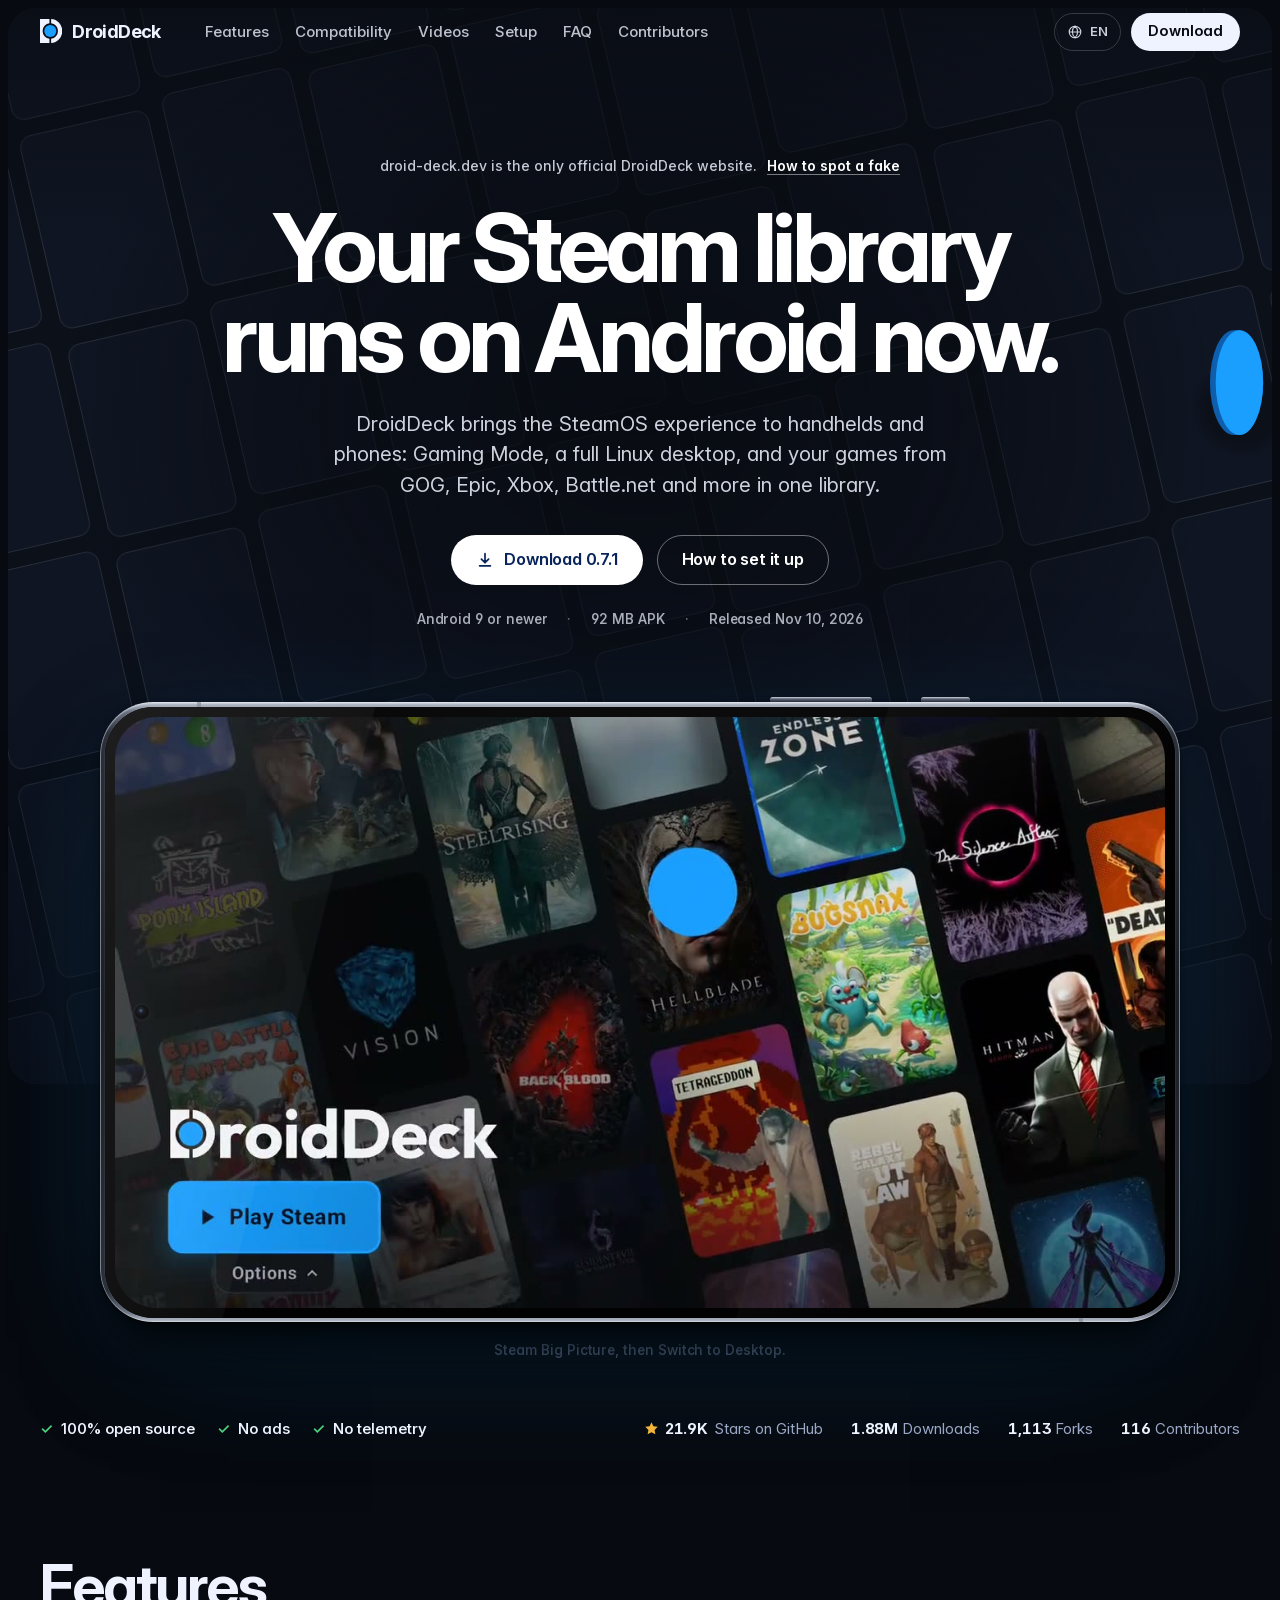
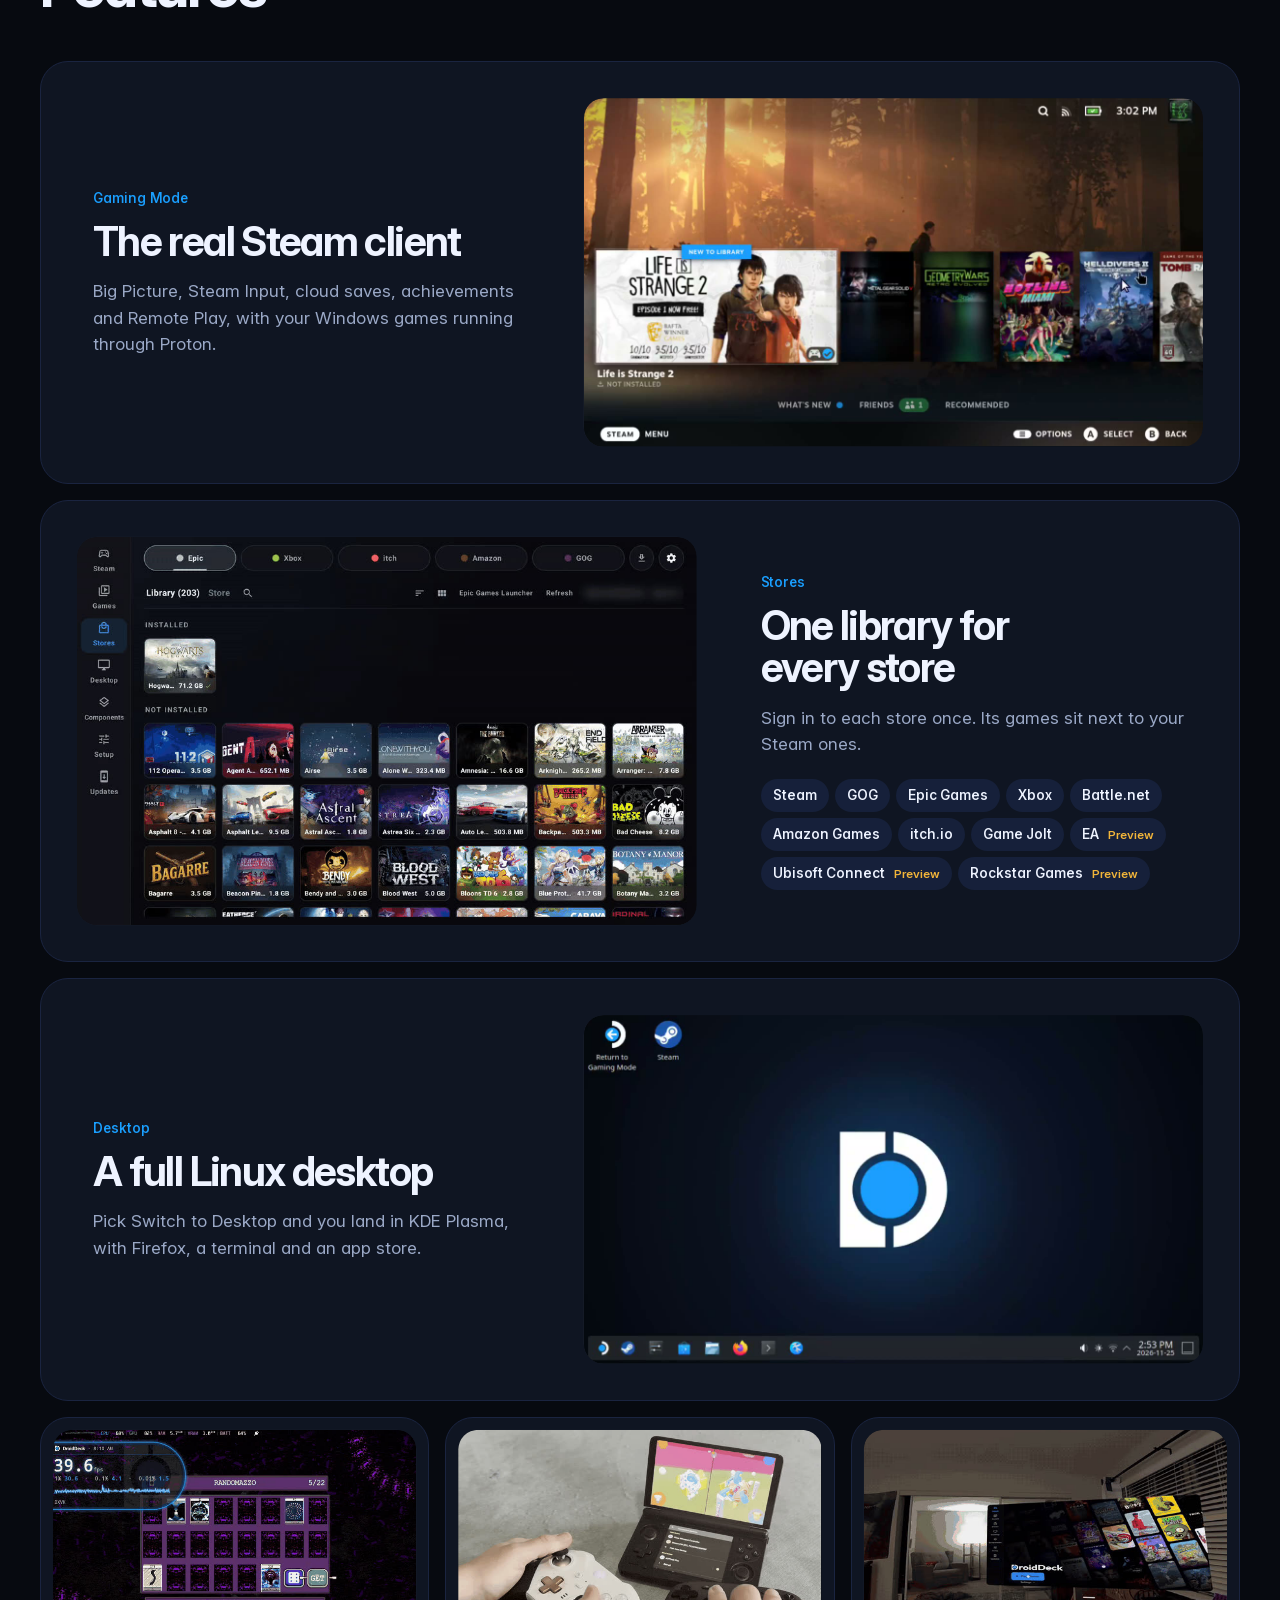
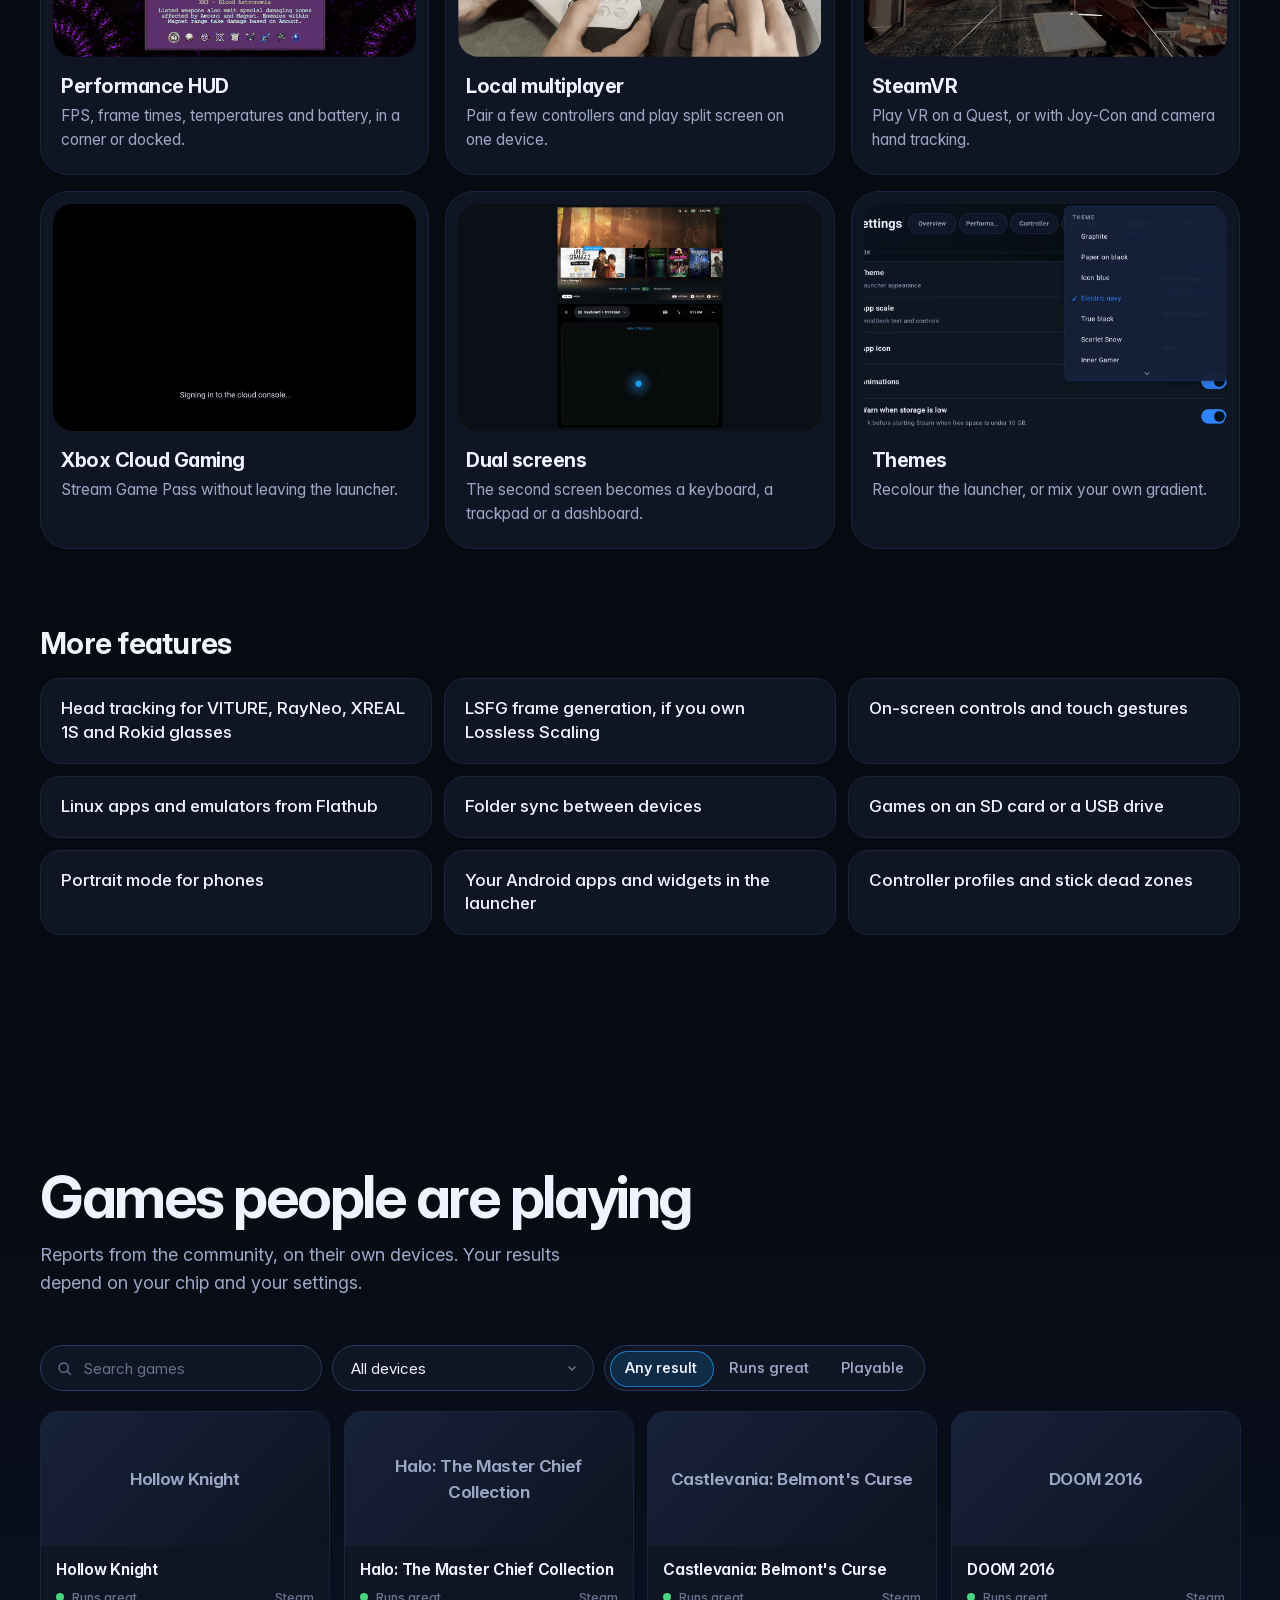
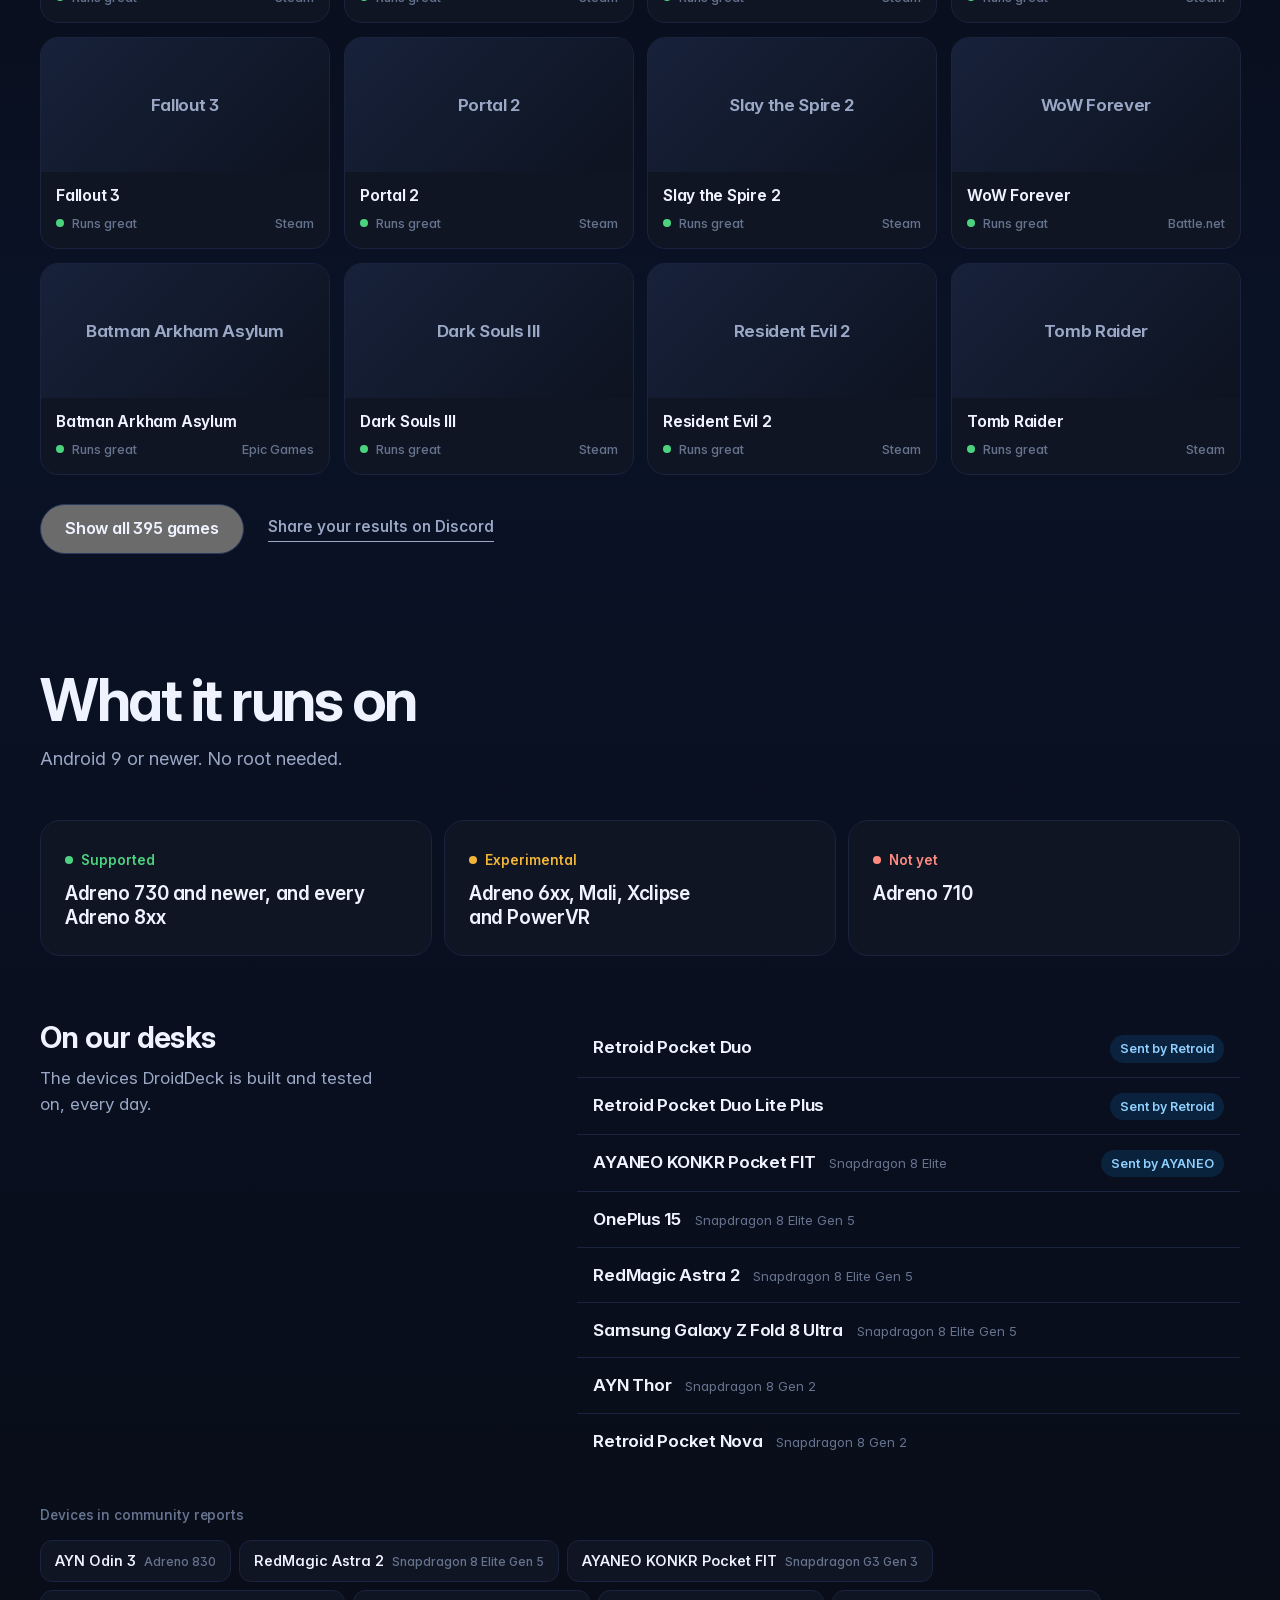
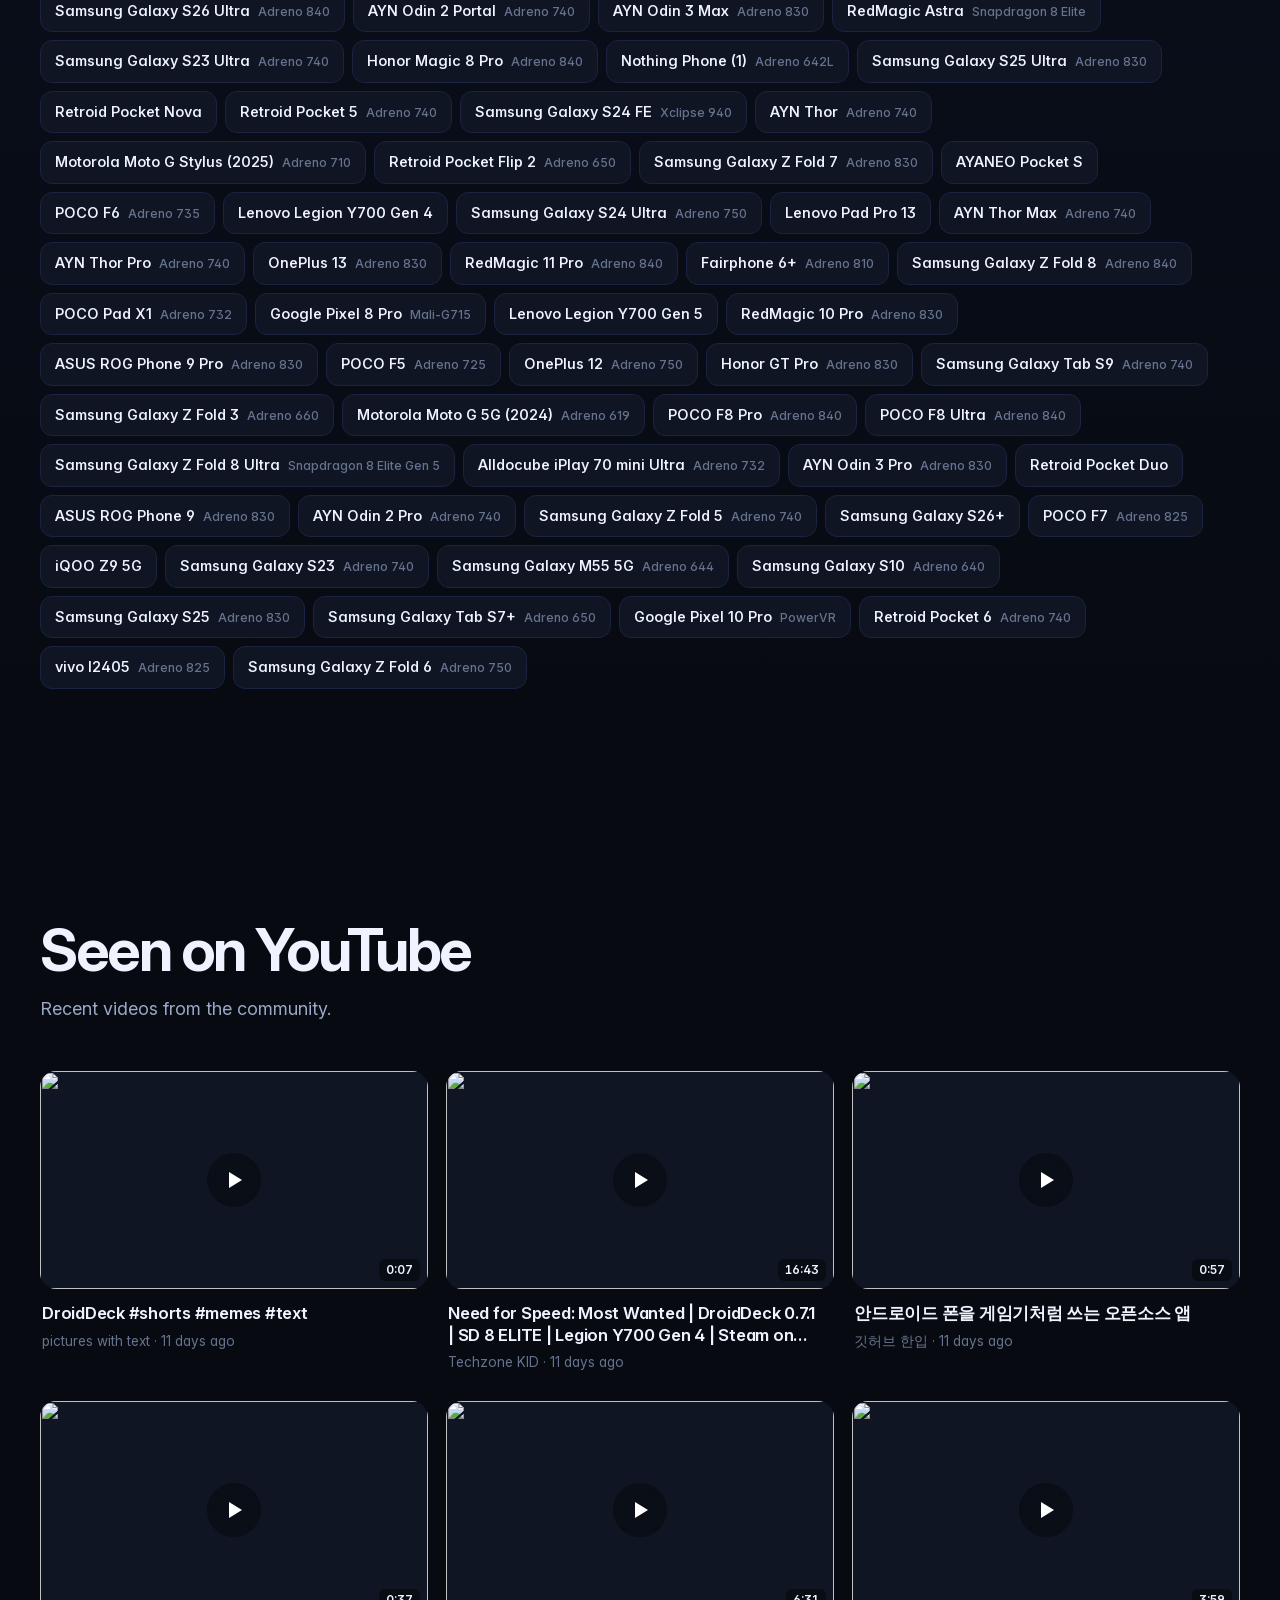
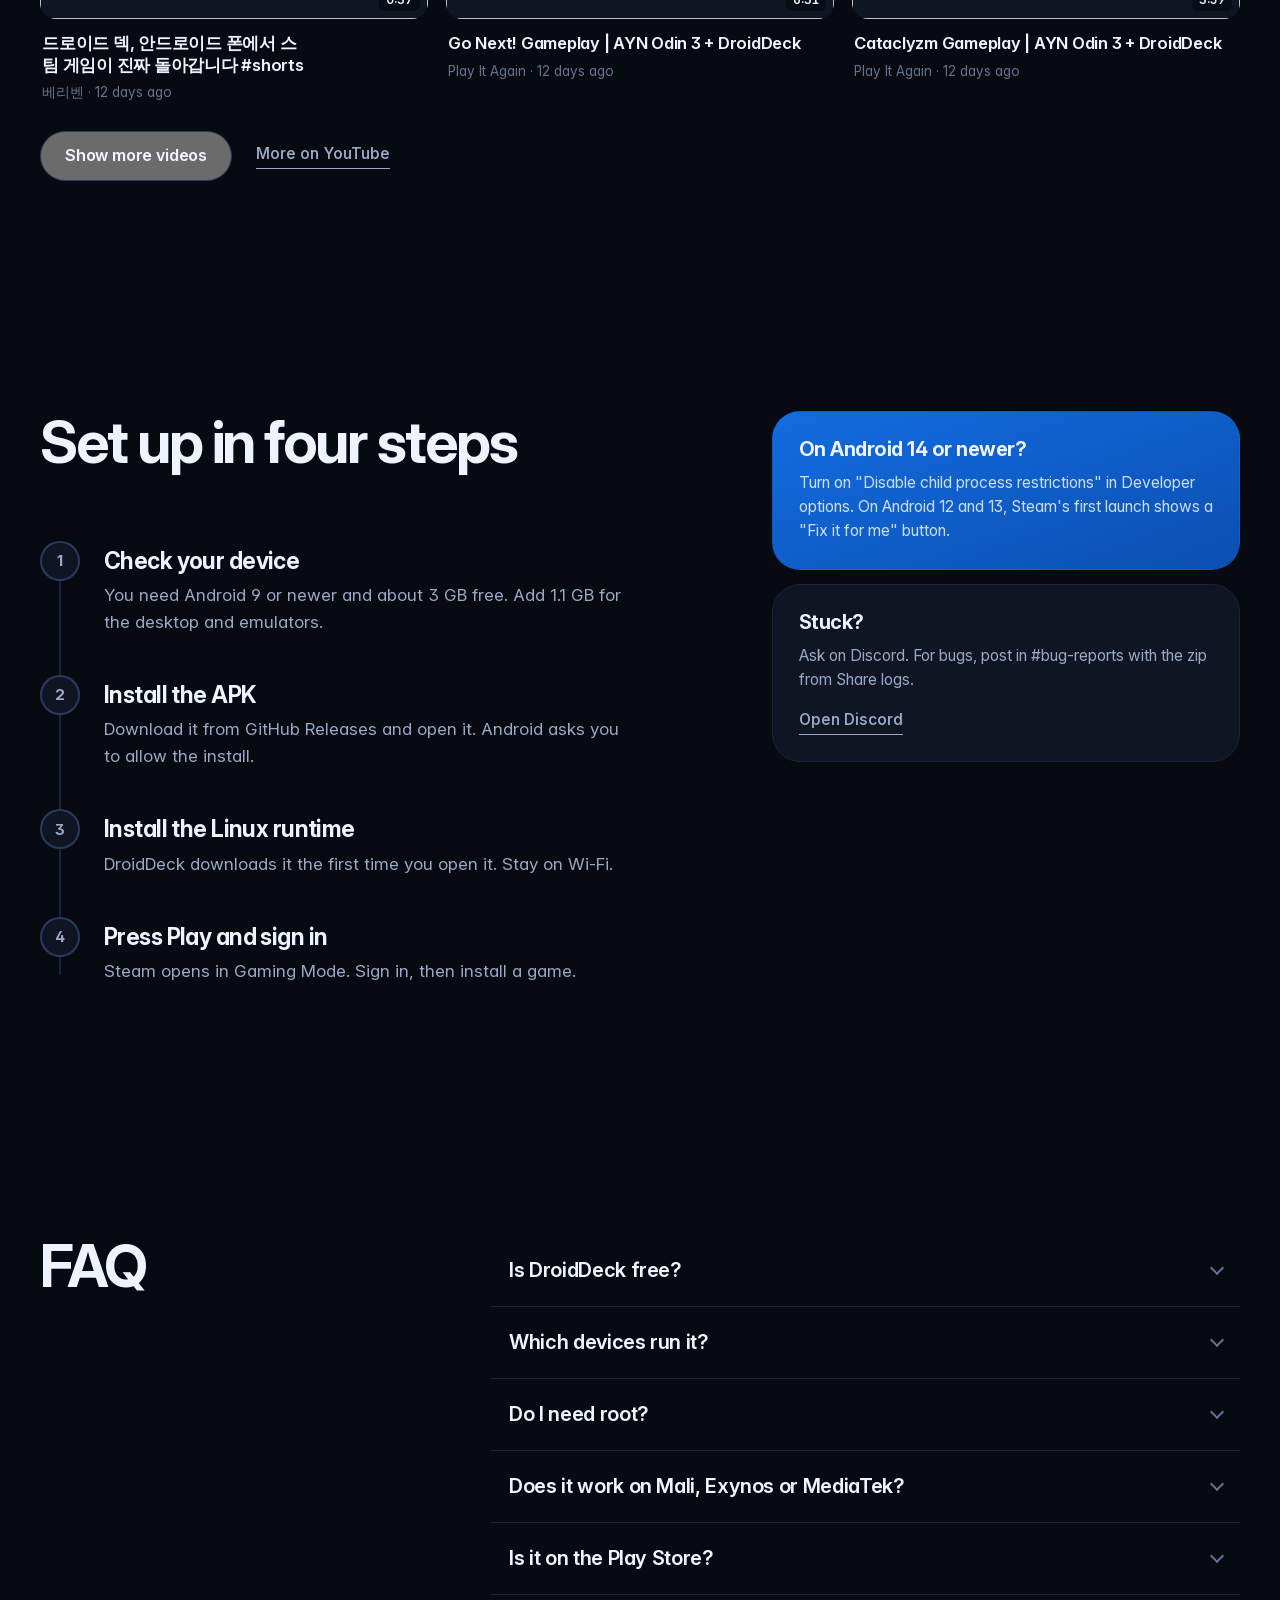
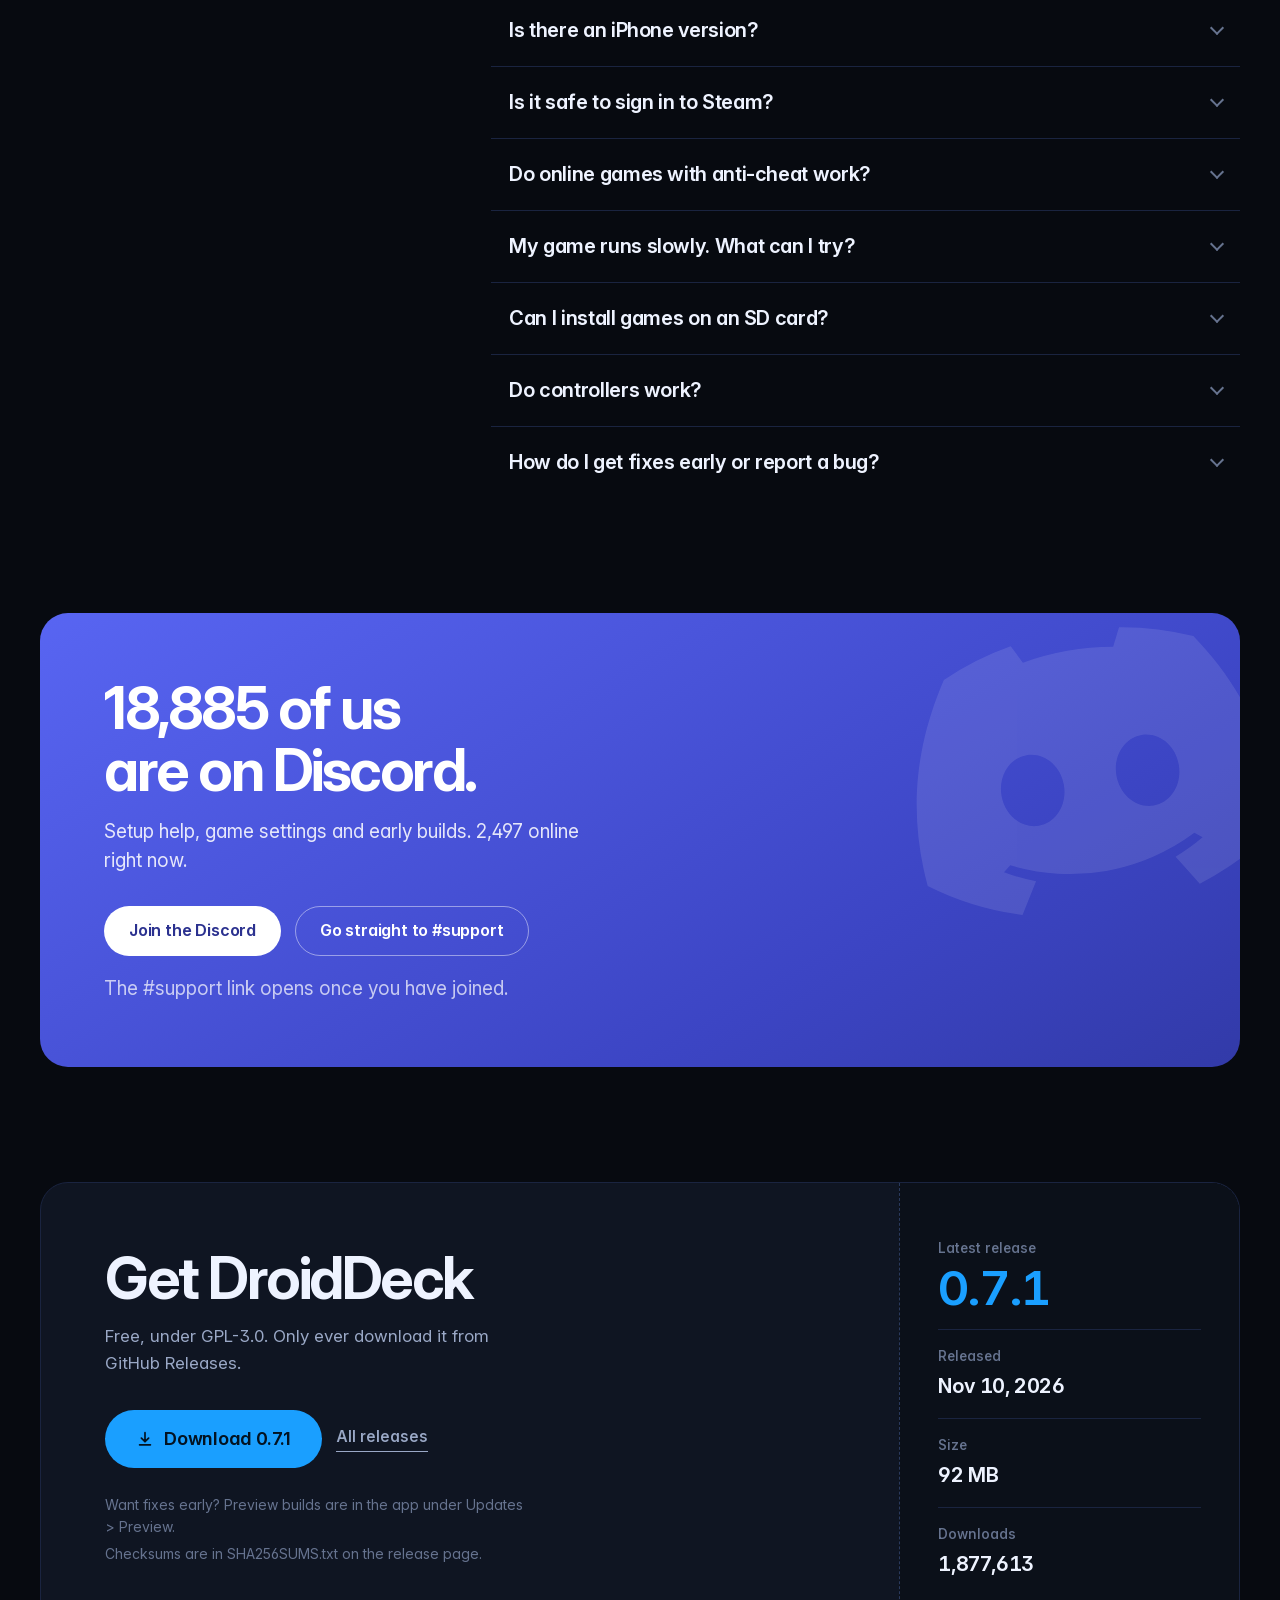
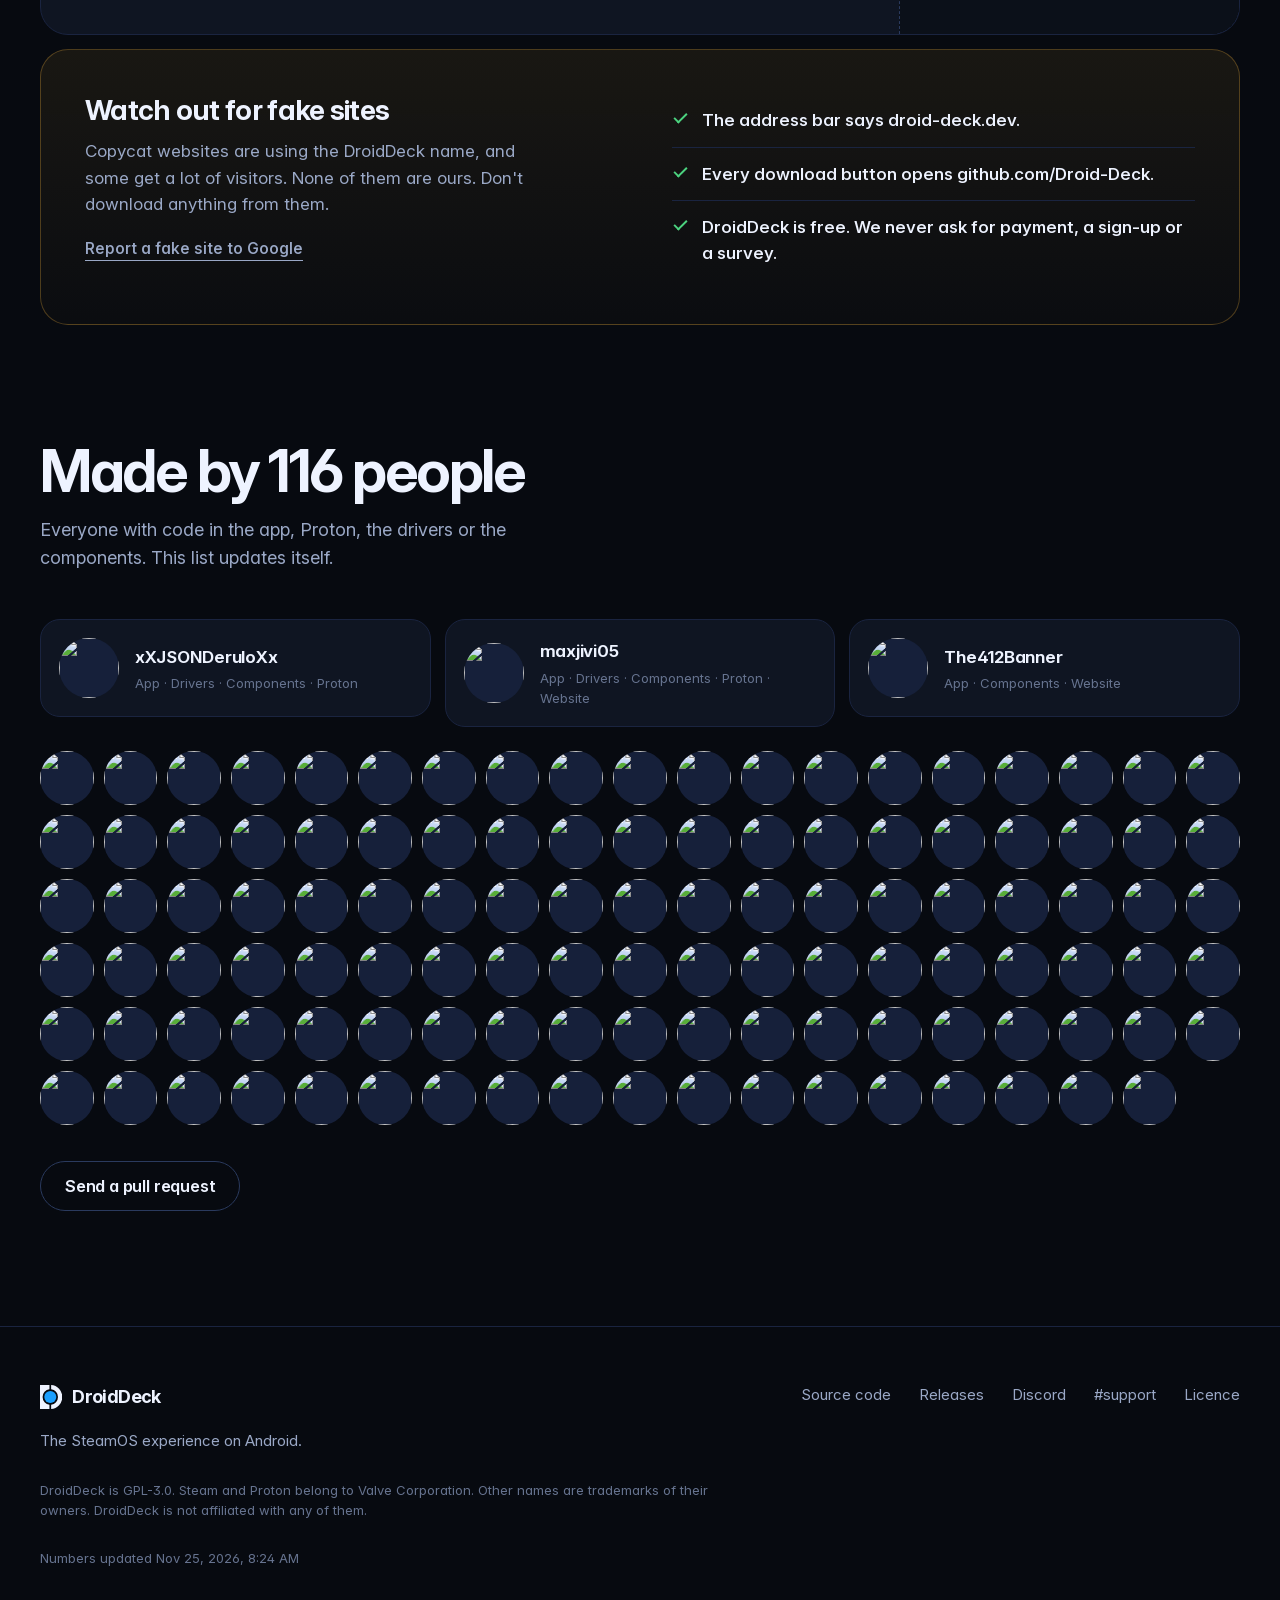
==== commit 9411a409: "media: re-record clips on a Retroid Pocket Duo at 1080p" ====
--- a/index.html
+++ b/index.html
@@ -22,7 +22,7 @@
 <link rel="icon" href="assets/img/icon-512.png" type="image/png" sizes="512x512">
 <link rel="apple-touch-icon" href="assets/img/apple-touch-icon.png">
 <link rel="preload" href="assets/fonts/InterVariable.woff2" as="font" type="font/woff2" crossorigin>
-<link rel="stylesheet" href="assets/css/site.css?v=11">
+<link rel="stylesheet" href="assets/css/site.css?v=12">
 <script>document.documentElement.classList.add("js");setTimeout(function(){document.documentElement.classList.add("ready")},1600)</script>
 <script type="application/ld+json">{"@context":"https://schema.org","@graph":[{"@type":"WebSite","@id":"https://droid-deck.dev/#website","name":"DroidDeck","alternateName":"Droid Deck","url":"https://droid-deck.dev/","inLanguage":"en","publisher":{"@id":"https://droid-deck.dev/#org"}},{"@type":"Organization","@id":"https://droid-deck.dev/#org","name":"DroidDeck","url":"https://droid-deck.dev/","logo":"https://droid-deck.dev/assets/img/icon-512.png","sameAs":["https://github.com/Droid-Deck","https://github.com/Droid-Deck/DroidDeck","https://discord.gg/JRGAvawjsm"]},{"@type":"SoftwareApplication","@id":"https://droid-deck.dev/#app","name":"DroidDeck","url":"https://droid-deck.dev/","description":"DroidDeck brings the SteamOS experience to Android: Steam Gaming Mode, a full Linux desktop, and your games from GOG, Epic, Xbox, Battle.net and more. Free and open source.","image":"https://droid-deck.dev/assets/img/og.png","operatingSystem":"Android 9+","applicationCategory":"GameApplication","softwareVersion":"0.7.1","datePublished":"2026-11-10","license":"https://www.gnu.org/licenses/gpl-3.0.html","downloadUrl":"https://github.com/Droid-Deck/DroidDeck/releases/latest","installUrl":"https://github.com/Droid-Deck/DroidDeck/releases/latest","publisher":{"@id":"https://droid-deck.dev/#org"},"offers":{"@type":"Offer","price":"0","priceCurrency":"USD"}},{"@type":"FAQPage","@id":"https://droid-deck.dev/#faq","mainEntity":[{"@type":"Question","name":"Is DroidDeck free?","acceptedAnswer":{"@type":"Answer","text":"Yes. It is free and open source under GPL-3.0, with no ads and no telemetry."}},{"@type":"Question","name":"Which devices run it?","acceptedAnswer":{"@type":"Answer","text":"Anything on Android 9 or newer. It runs best on Adreno 730 and newer. Mali, Xclipse, PowerVR and older Adreno chips are experimental."}},{"@type":"Question","name":"Do I need root?","acceptedAnswer":{"@type":"Answer","text":"No. On Android 14 or newer you flip one switch in Developer options. The setup guide shows which one."}},{"@type":"Question","name":"Does it work on Mali, Exynos or MediaTek?","acceptedAnswer":{"@type":"Answer","text":"It starts on many of them, but support is experimental. Some games crash or show a black screen. Fixes reach Preview builds first."}},{"@type":"Question","name":"Is it on the Play Store?","acceptedAnswer":{"@type":"Answer","text":"Not today. Get the APK from GitHub Releases. Android may warn you about installing outside the store, which is normal."}},{"@type":"Question","name":"Is there an iPhone version?","acceptedAnswer":{"@type":"Answer","text":"No. DroidDeck is Android only."}},{"@type":"Question","name":"Is it safe to sign in to Steam?","acceptedAnswer":{"@type":"Answer","text":"You sign in inside the real Steam client, the same one a Steam Deck runs. All of DroidDeck's code is public."}},{"@type":"Question","name":"Do online games with anti-cheat work?","acceptedAnswer":{"@type":"Answer","text":"Mostly not. Games that need kernel anti-cheat will not go online. Some Easy Anti-Cheat games can still be played offline."}},{"@type":"Question","name":"My game runs slowly. What can I try?","acceptedAnswer":{"@type":"Answer","text":"Lower the in-game settings first, then try a newer graphics driver in DroidDeck's settings. The performance HUD shows what is holding the game back."}},{"@type":"Question","name":"Can I install games on an SD card?","acceptedAnswer":{"@type":"Answer","text":"Yes. Set External storage as the default under Setup > Storage, then install. Games you already have stay where they are."}},{"@type":"Question","name":"Do controllers work?","acceptedAnswer":{"@type":"Answer","text":"Yes. Built-in controls, Bluetooth and USB pads all work, and you can pair several for split screen. There are touch controls too."}},{"@type":"Question","name":"How do I get fixes early or report a bug?","acceptedAnswer":{"@type":"Answer","text":"Preview builds are in the app under Updates > Preview. For bugs, post in #bug-reports with the zip from Share logs."}}]}]}</script>
 <script src="assets/js/app.js?v=8" defer></script>
@@ -91,7 +91,7 @@
         <i class="phone-bands" aria-hidden="true"></i>
         <div class="phone-screen">
           <i class="phone-cam" aria-hidden="true"></i>
-          <video muted loop playsinline preload="none" poster="assets/media/steam-to-desktop.jpg" data-src="assets/media/steam-to-desktop.mp4"></video>
+          <video muted loop playsinline preload="none" poster="assets/media/steam-to-desktop.jpg?v=2" data-src="assets/media/steam-to-desktop.mp4?v=2"></video>
         </div>
       </div>
       <figcaption data-i18n="hero.caption">Steam Big Picture, then Switch to Desktop.</figcaption>
@@ -125,7 +125,7 @@
         <h3 data-i18n="f.steam.title">The real Steam client</h3>
         <p data-i18n="f.steam.body">Big Picture, Steam Input, cloud saves, achievements and Remote Play, with your Windows games running through Proton.</p>
       </div>
-      <div class="shot"><video muted loop playsinline preload="none" poster="assets/media/library.jpg" data-src="assets/media/library.mp4"></video></div>
+      <div class="shot"><video muted loop playsinline preload="none" poster="assets/media/library.jpg?v=2" data-src="assets/media/library.mp4?v=2"></video></div>
     </article>
 
     <article class="story story-flip reveal">
@@ -144,7 +144,7 @@
         <h3 data-i18n="f.desktop.title">A full Linux desktop</h3>
         <p data-i18n="f.desktop.body">Pick Switch to Desktop and you land in KDE Plasma, with Firefox, a terminal and an app store.</p>
       </div>
-      <div class="shot shot-tall"><video muted loop playsinline preload="none" poster="assets/media/kde-desktop.jpg" data-src="assets/media/kde-desktop.mp4"></video></div>
+      <div class="shot"><video muted loop playsinline preload="none" poster="assets/media/kde-desktop.jpg?v=2" data-src="assets/media/kde-desktop.mp4?v=2"></video></div>
     </article>
 
     <div class="tiles" data-glide="ring" data-glide-items=".tile">
@@ -169,12 +169,12 @@
         <p data-i18n="f.cloud.body">Stream Game Pass without leaving the launcher.</p>
       </article>
       <article class="tile reveal">
-        <div class="shot"><video muted loop playsinline preload="none" poster="assets/media/dual-screen-steam-keyboard.jpg" data-src="assets/media/dual-screen-steam-keyboard.mp4"></video></div>
+        <div class="shot"><video muted loop playsinline preload="none" poster="assets/media/dual-screen-steam-keyboard.jpg?v=2" data-src="assets/media/dual-screen-steam-keyboard.mp4?v=2"></video></div>
         <h3 data-i18n="f.dual.title">Dual screens</h3>
         <p data-i18n="f.dual.body">The second screen becomes a keyboard, a trackpad or a dashboard.</p>
       </article>
       <article class="tile reveal">
-        <div class="shot"><video muted loop playsinline preload="none" poster="assets/media/gradient-theme.jpg" data-src="assets/media/gradient-theme.mp4"></video></div>
+        <div class="shot"><video muted loop playsinline preload="none" poster="assets/media/gradient-theme.jpg?v=2" data-src="assets/media/gradient-theme.mp4?v=2"></video></div>
         <h3 data-i18n="f.themes.title">Themes</h3>
         <p data-i18n="f.themes.body">Recolour the launcher, or mix your own gradient.</p>
       </article>
--- a/assets/css/site.css
+++ b/assets/css/site.css
@@ -345,8 +345,8 @@
 .phone-keys b { position: absolute; bottom: -0.04cqw; height: 100%; border-radius: 0.3cqw 0.3cqw 0 0; background: linear-gradient(180deg, #aeb6c3, #4a5262 55%, #2b313c); box-shadow: inset 0 0.05cqw 0 rgba(255, 255, 255, 0.5); }
 .phone-keys b:first-child { left: 62%; width: 9.5cqw; }
 .phone-keys b:last-child { left: 76%; width: 4.6cqw; }
-.phone-screen { position: relative; z-index: 1; overflow: hidden; aspect-ratio: 2772 / 1272; border-radius: calc(var(--round) - var(--rim) - var(--bezel) * 0.7); background: #000; }
-.phone-screen video { position: absolute; inset: 0; width: 100%; height: 100%; object-fit: contain; }
+.phone-screen { position: relative; z-index: 1; overflow: hidden; aspect-ratio: 16 / 9; border-radius: calc(var(--round) - var(--rim) - var(--bezel) * 0.7); background: #000; }
+.phone-screen video { position: absolute; inset: 0; width: 100%; height: 100%; object-fit: cover; }
 .phone-cam { position: absolute; z-index: 1; left: 1.9cqw; top: 50%; width: 1.25cqw; aspect-ratio: 1; margin-top: -0.625cqw; border-radius: 50%; background: radial-gradient(circle at 42% 40%, #3a4660 0 8%, #121826 16%, #04060a 34%, #000 60%); box-shadow: 0 0 0 0.1cqw #0d1016, 0 0 0 0.16cqw rgba(255, 255, 255, 0.04); }
 figcaption { margin-top: 18px; text-align: center; }
 
@@ -403,7 +403,6 @@
   box-shadow: 0 0 0 1px rgba(255, 255, 255, 0.04);
 }
 .shot video { width: 100%; height: auto; }
-.shot-tall { max-width: 420px; justify-self: center; }
 .chips { display: flex; flex-wrap: wrap; gap: 6px; margin-top: 22px; }
 .chips li { padding: 6px 12px; border-radius: 999px; background: var(--panel-2); font-size: 13.5px; font-weight: 560; color: var(--text); }
 .chips small { margin-inline-start: 6px; font-size: 11.5px; font-weight: 600; color: var(--amber); }
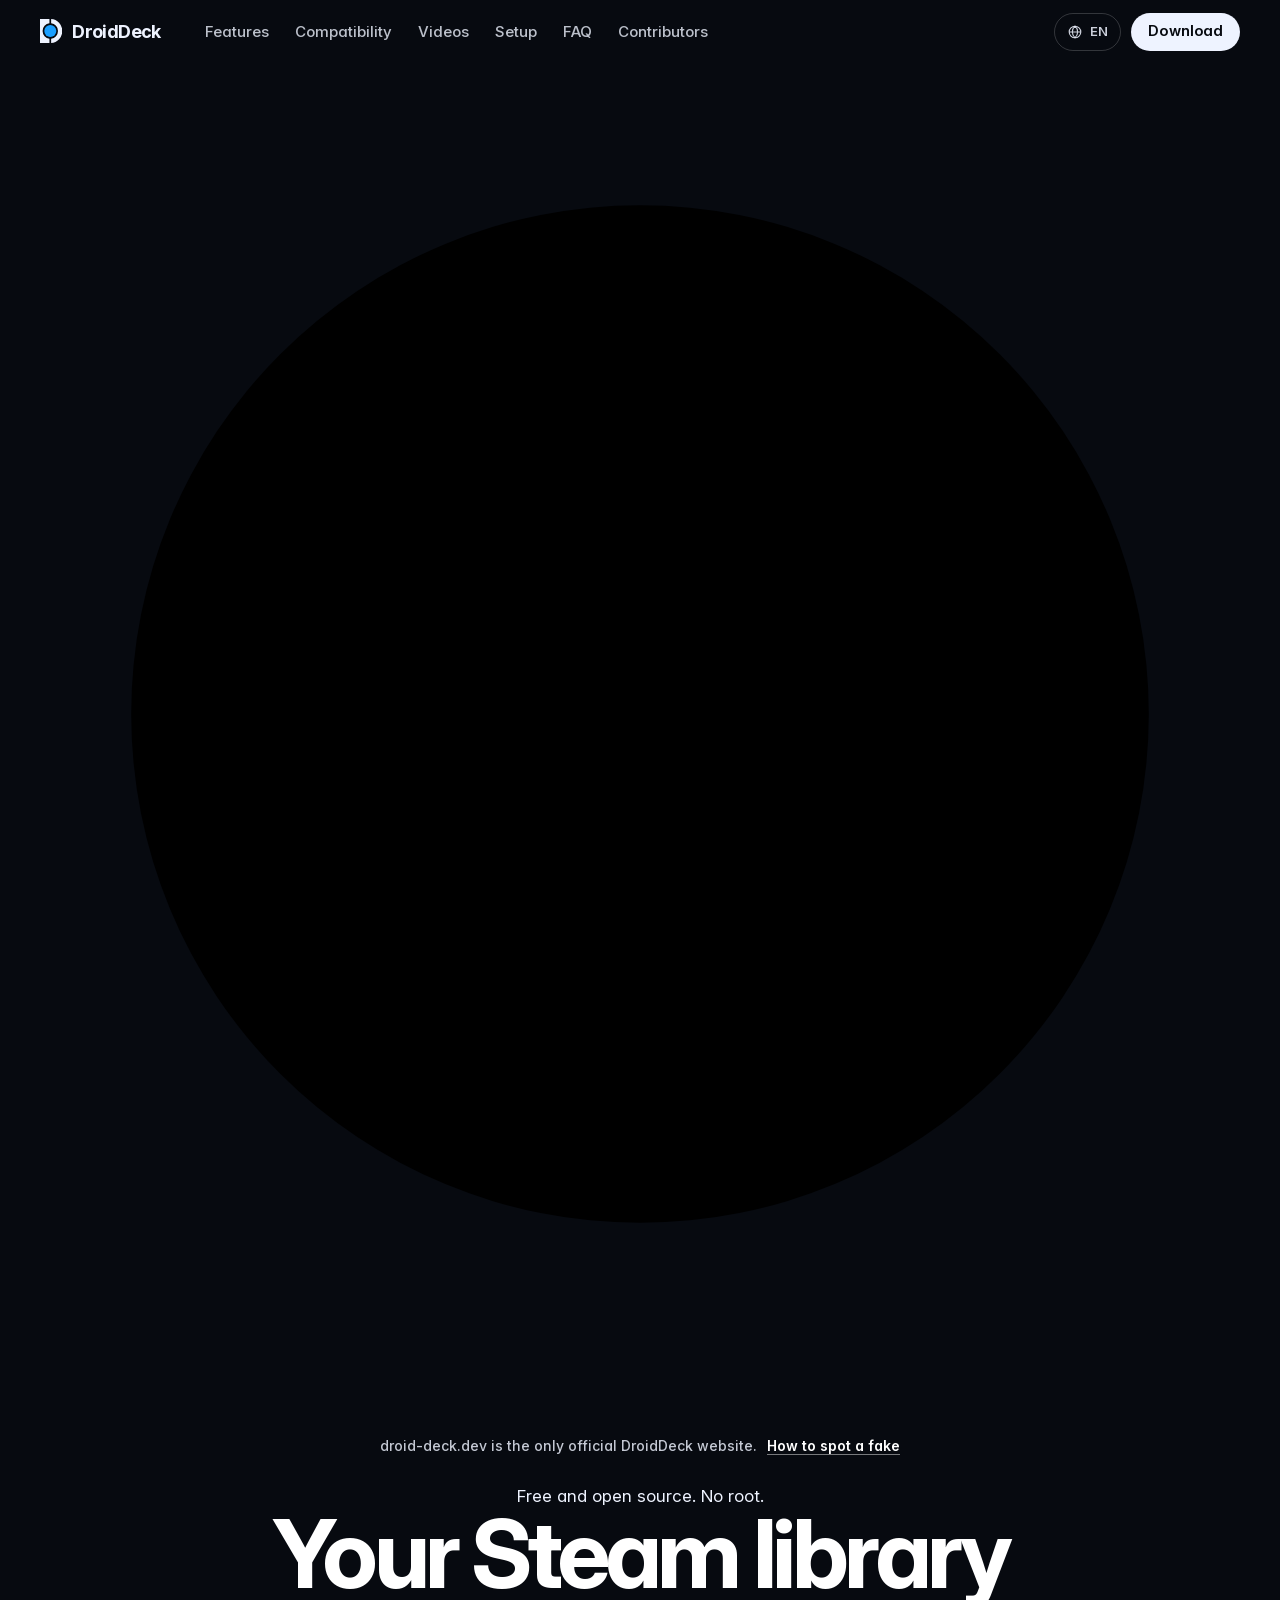
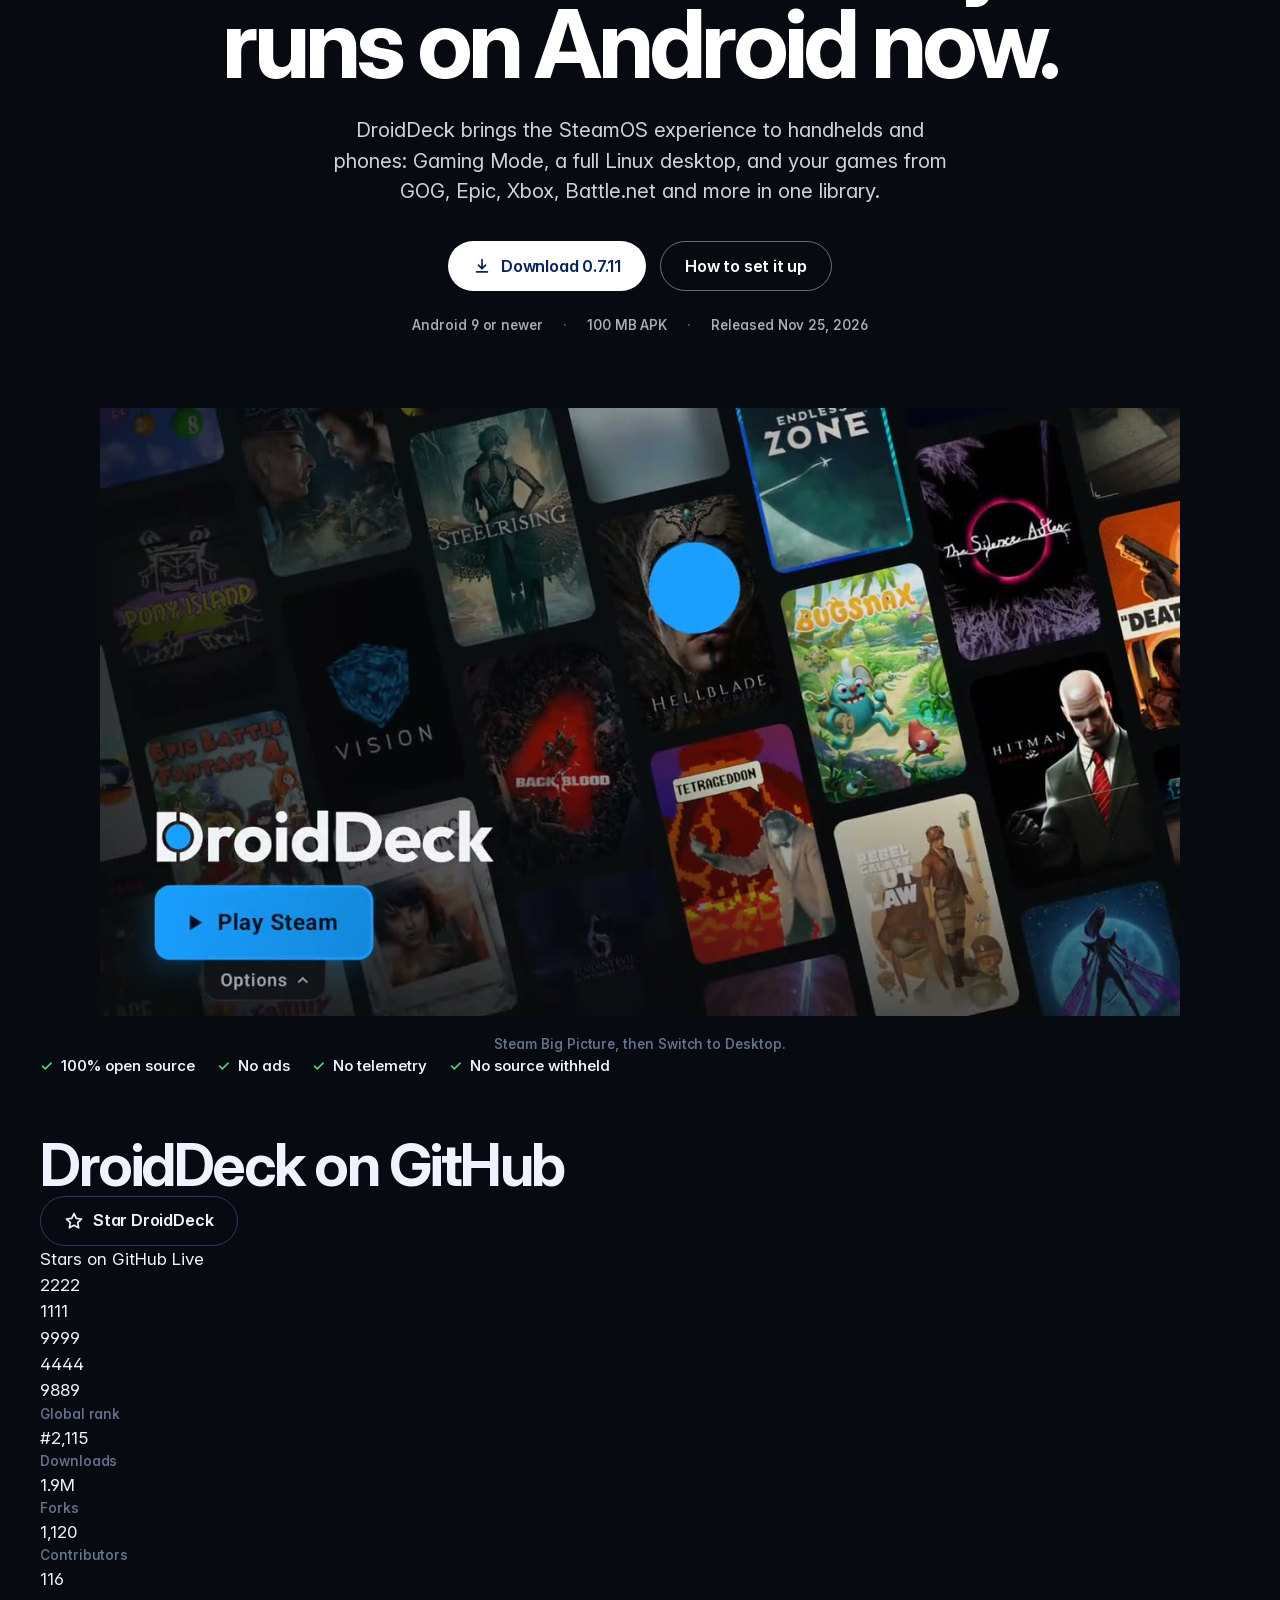
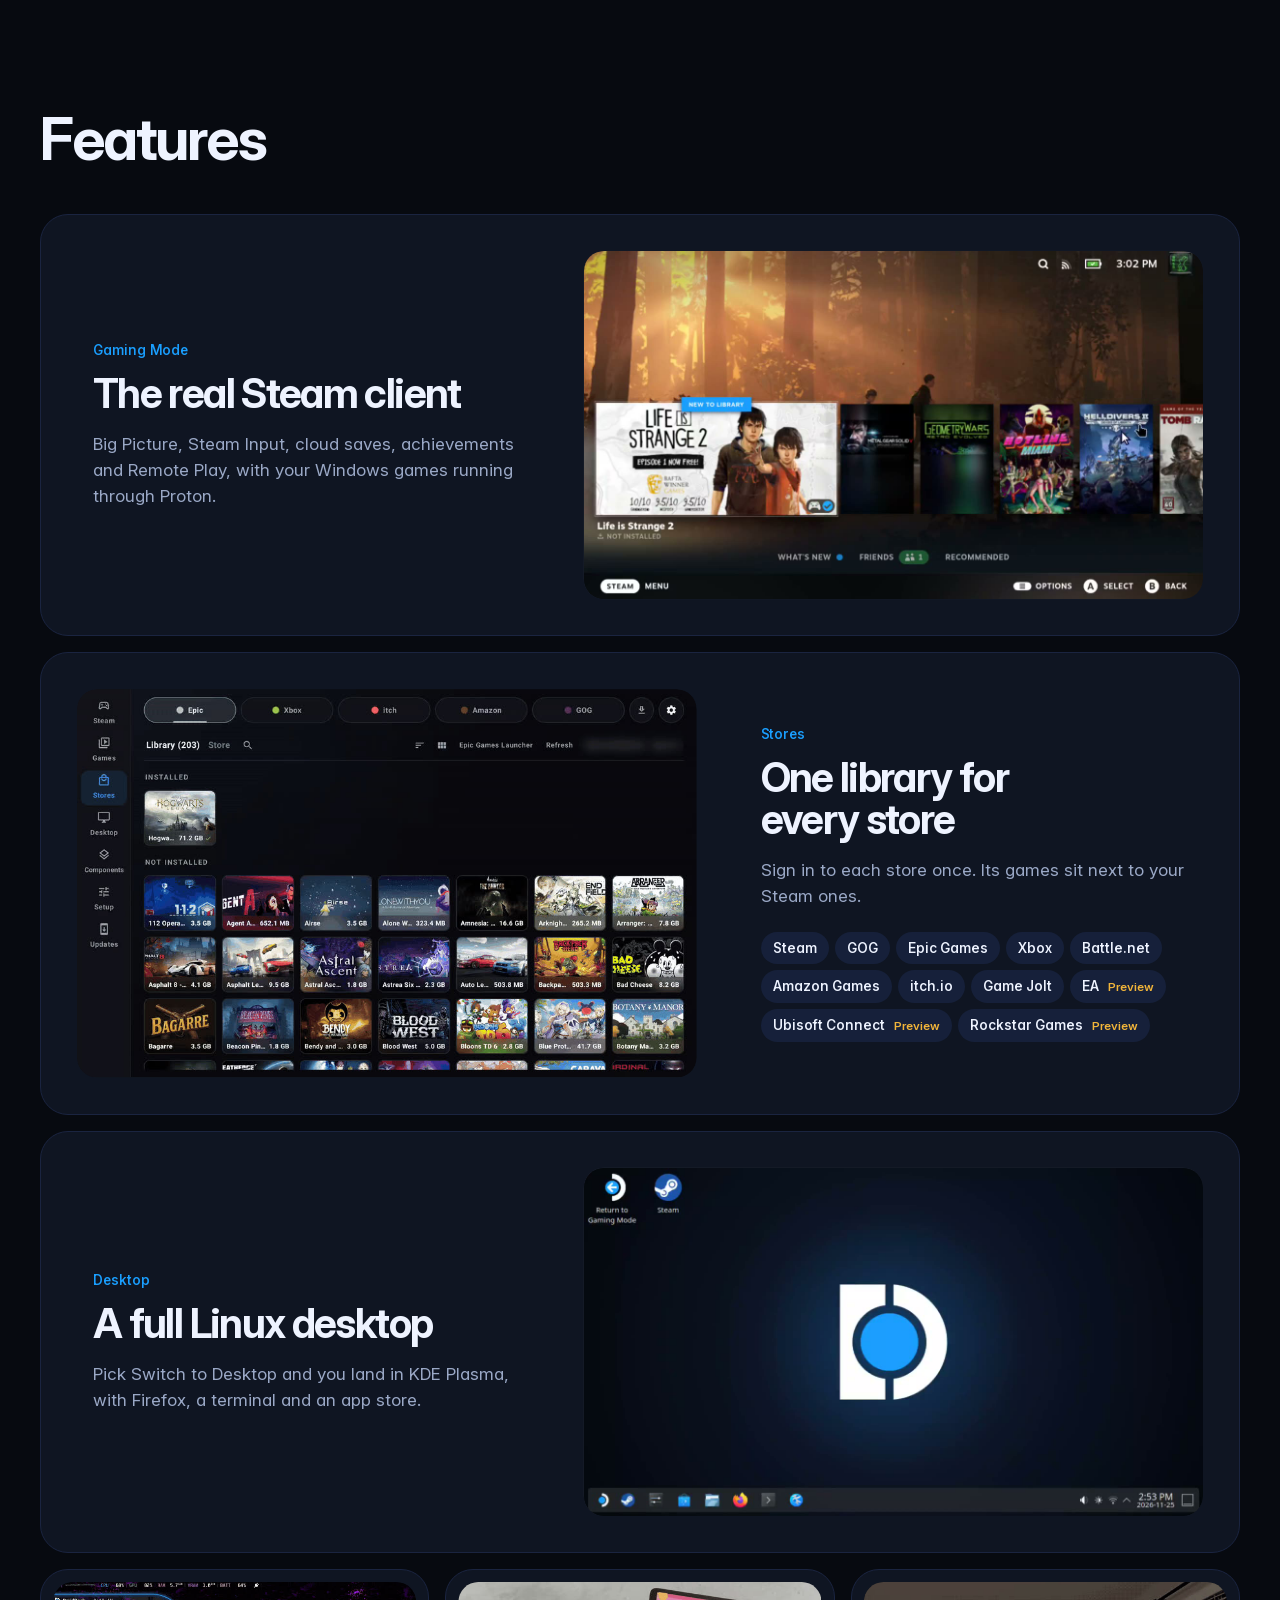
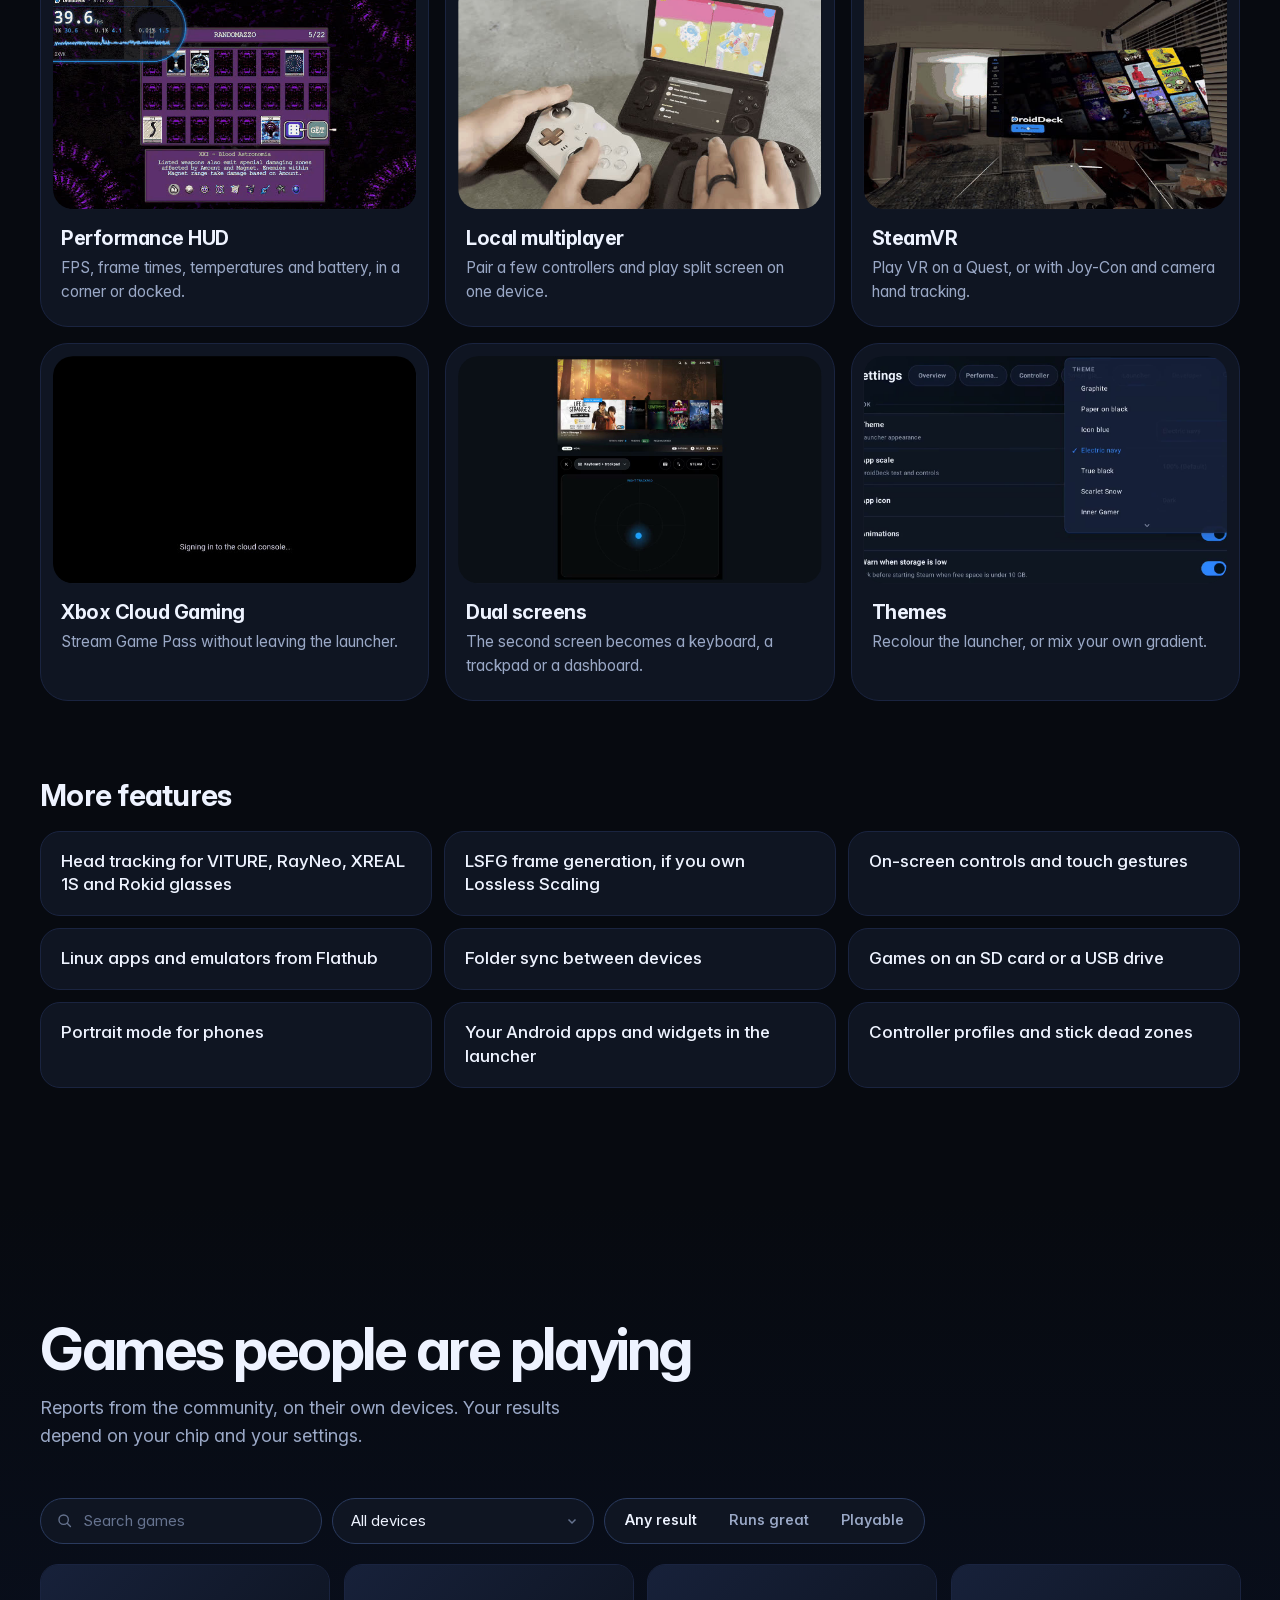
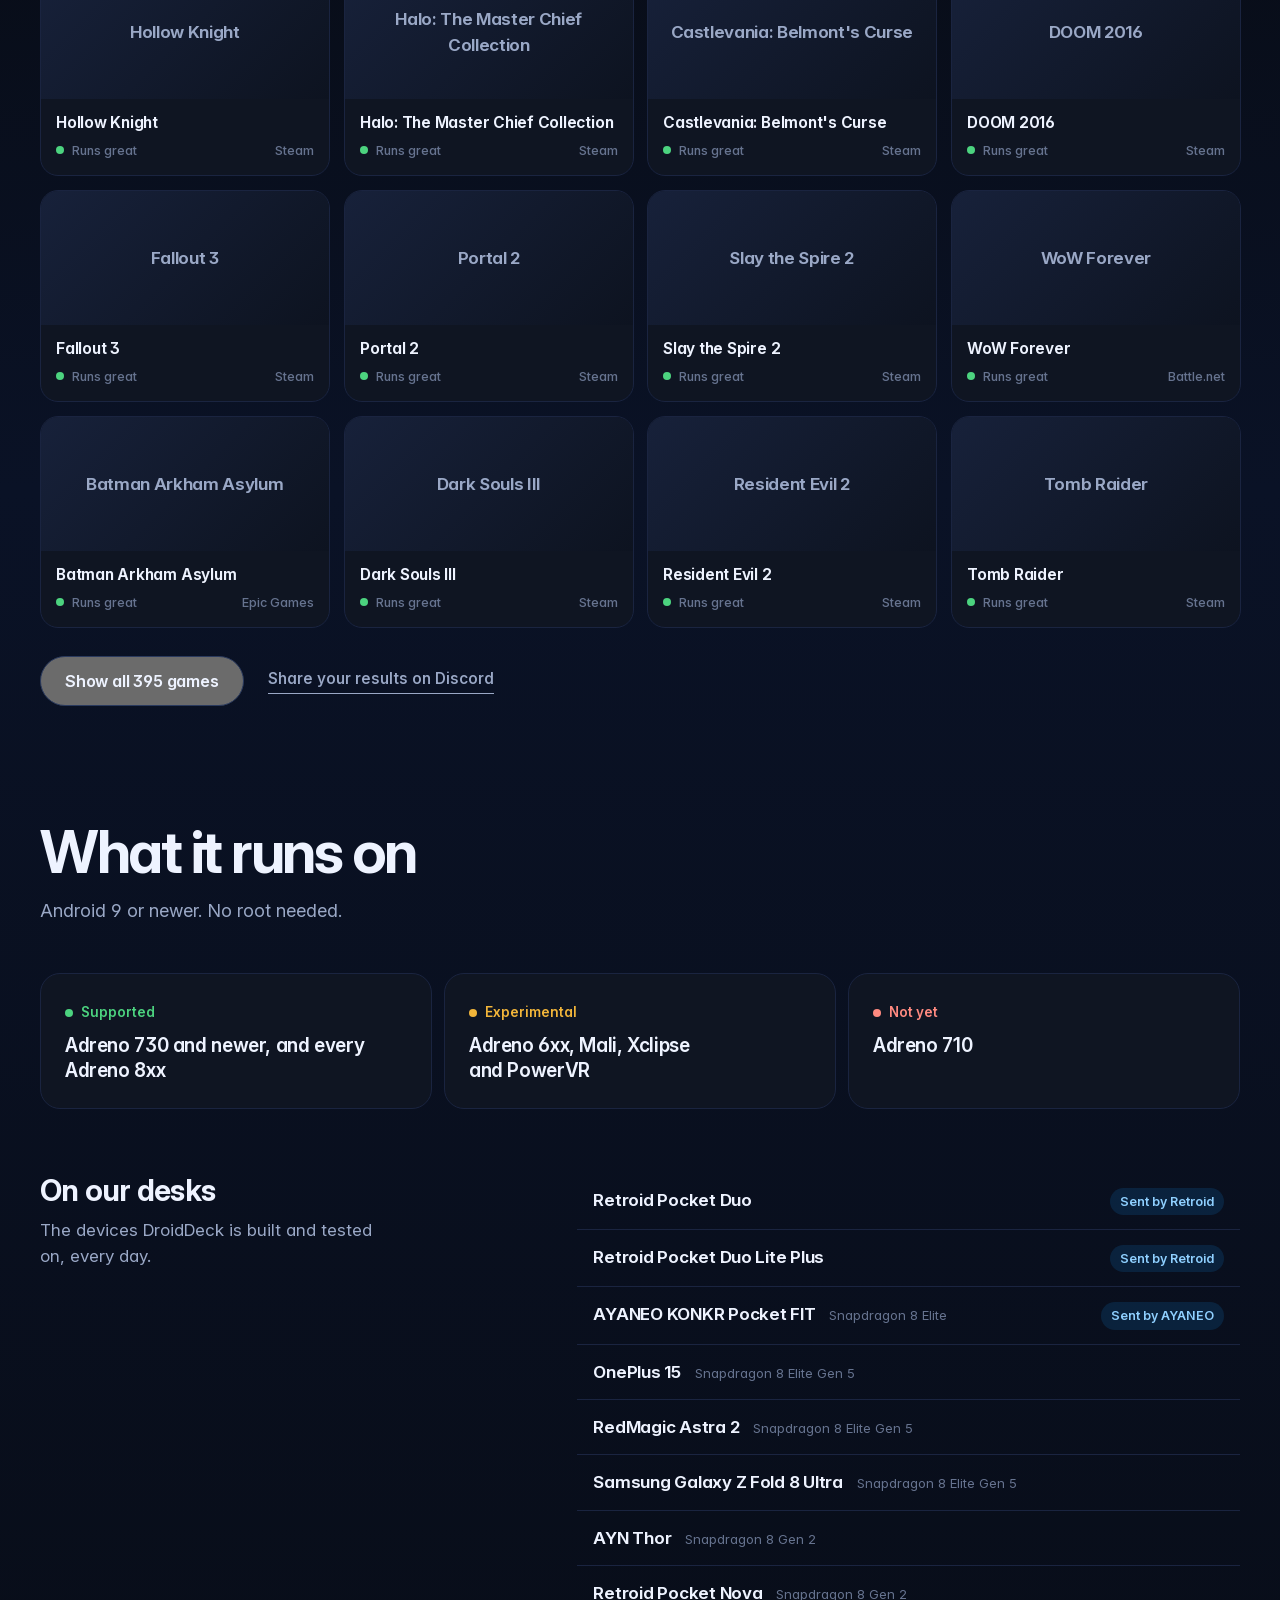
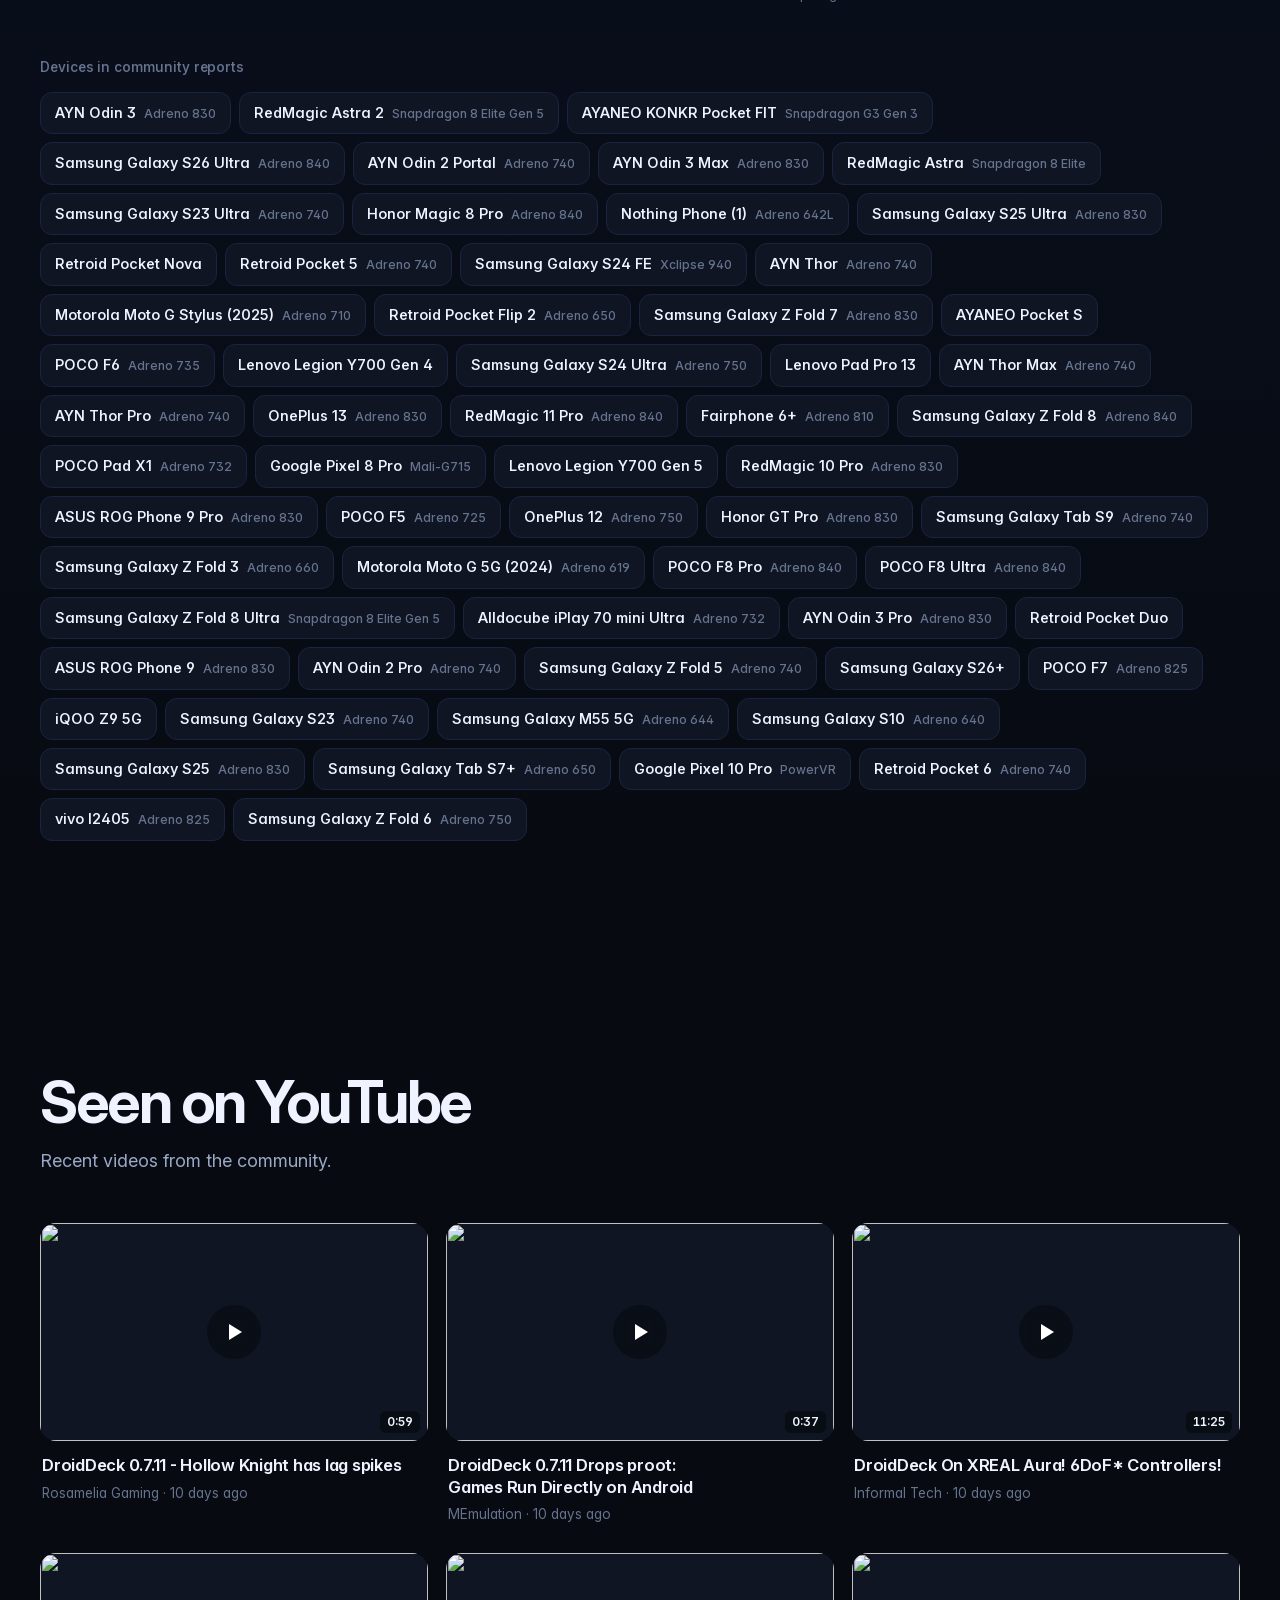
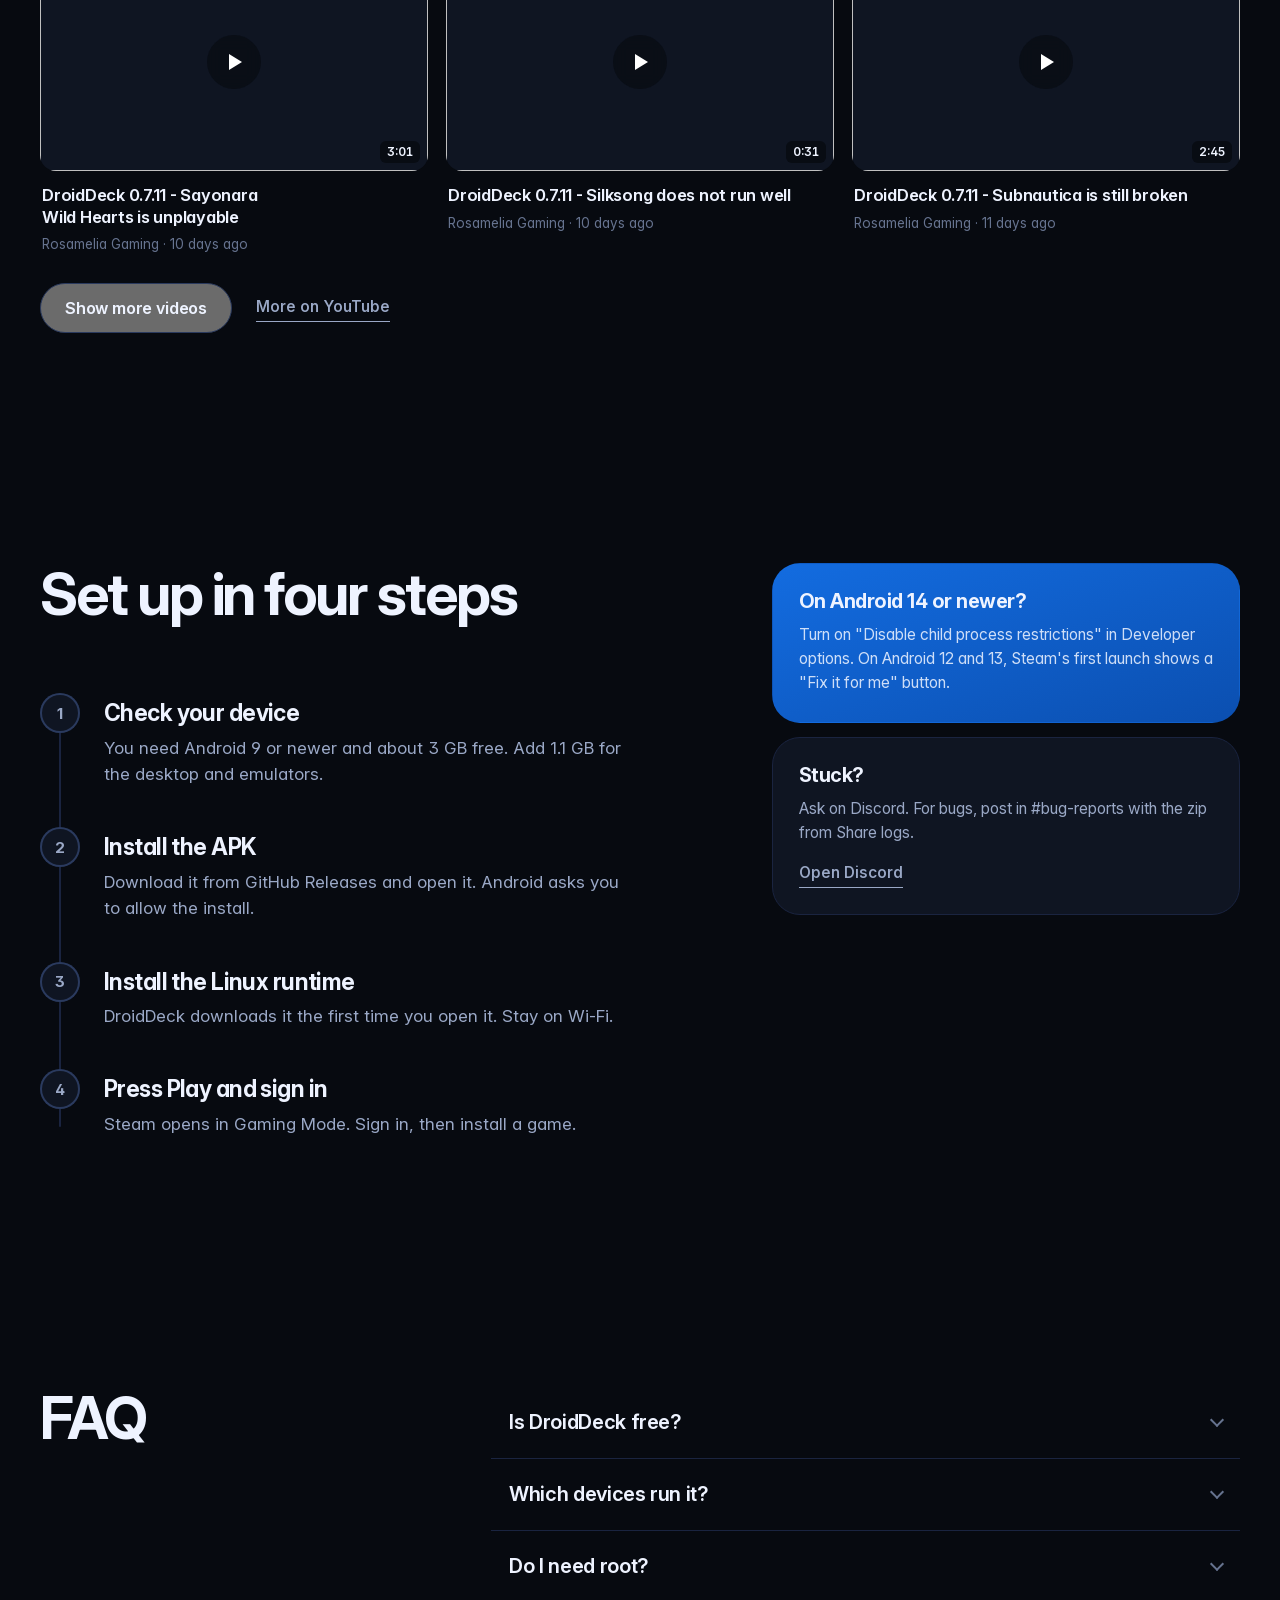
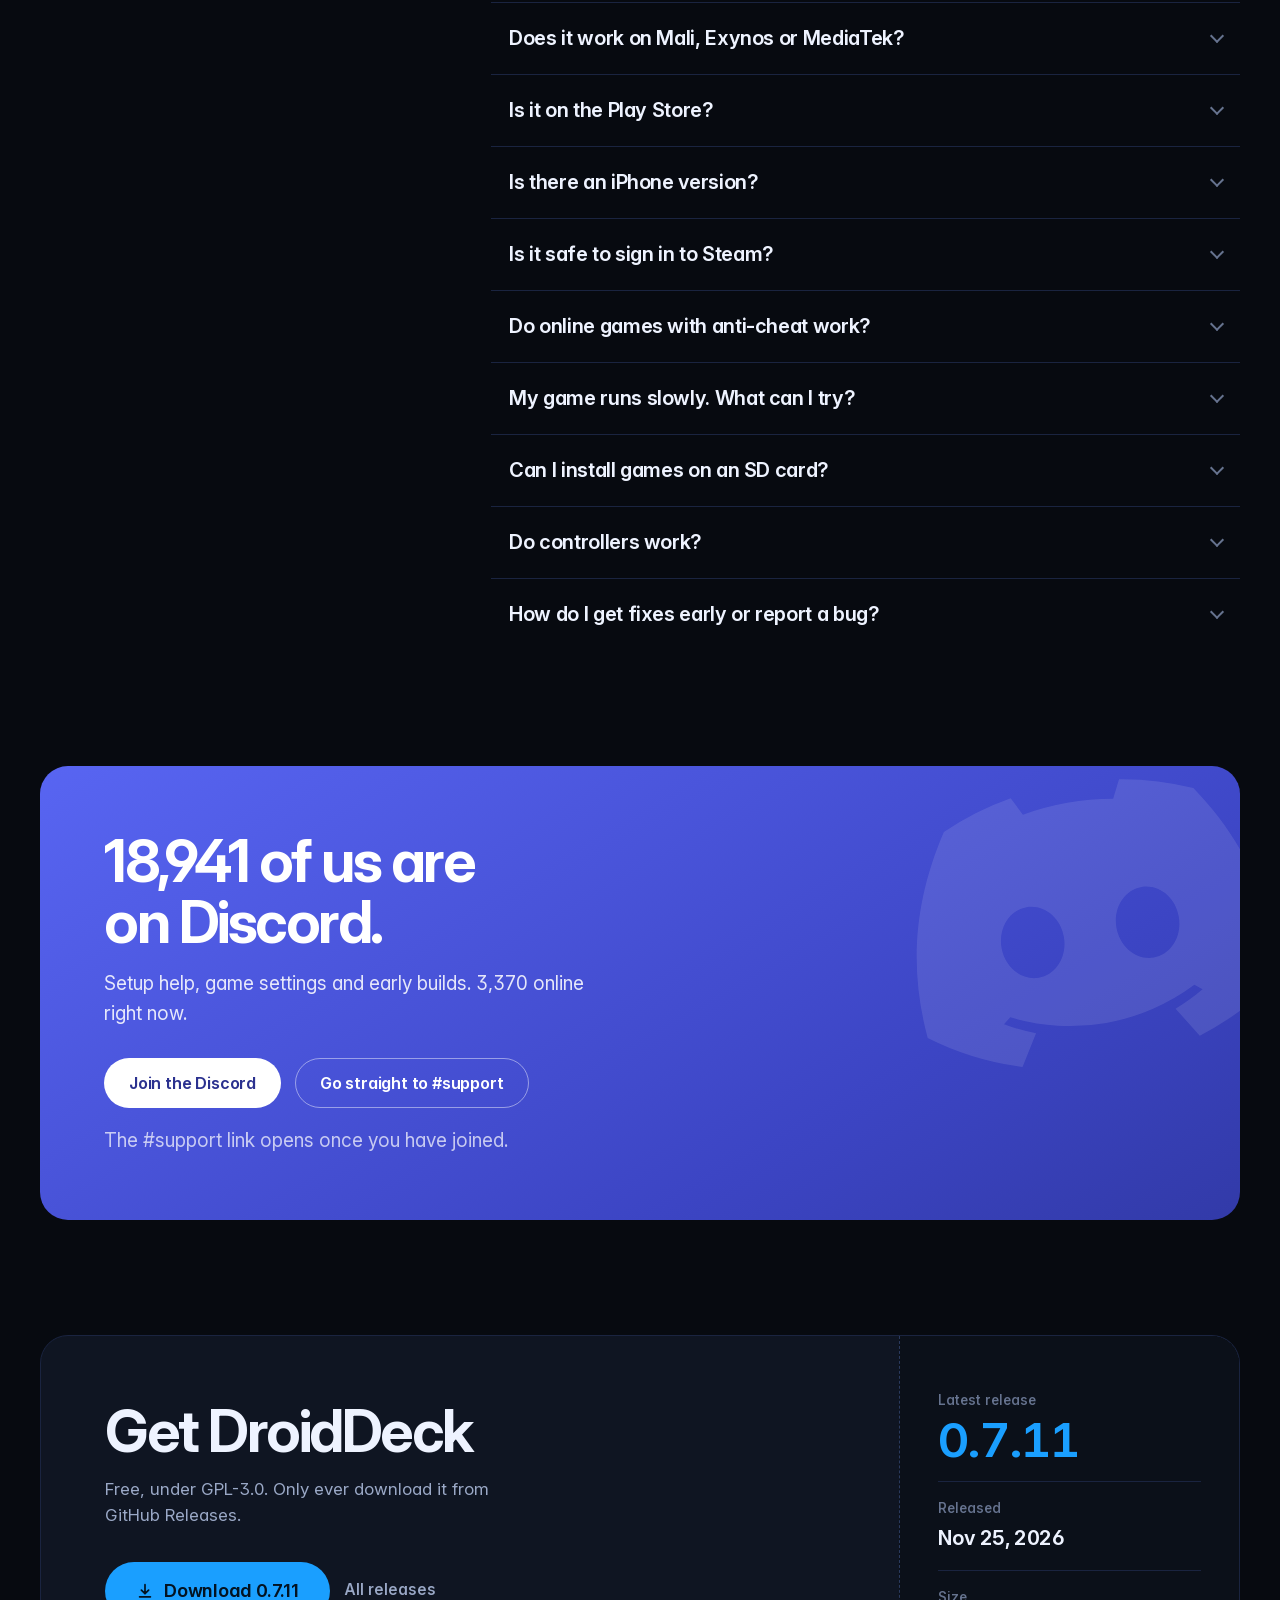
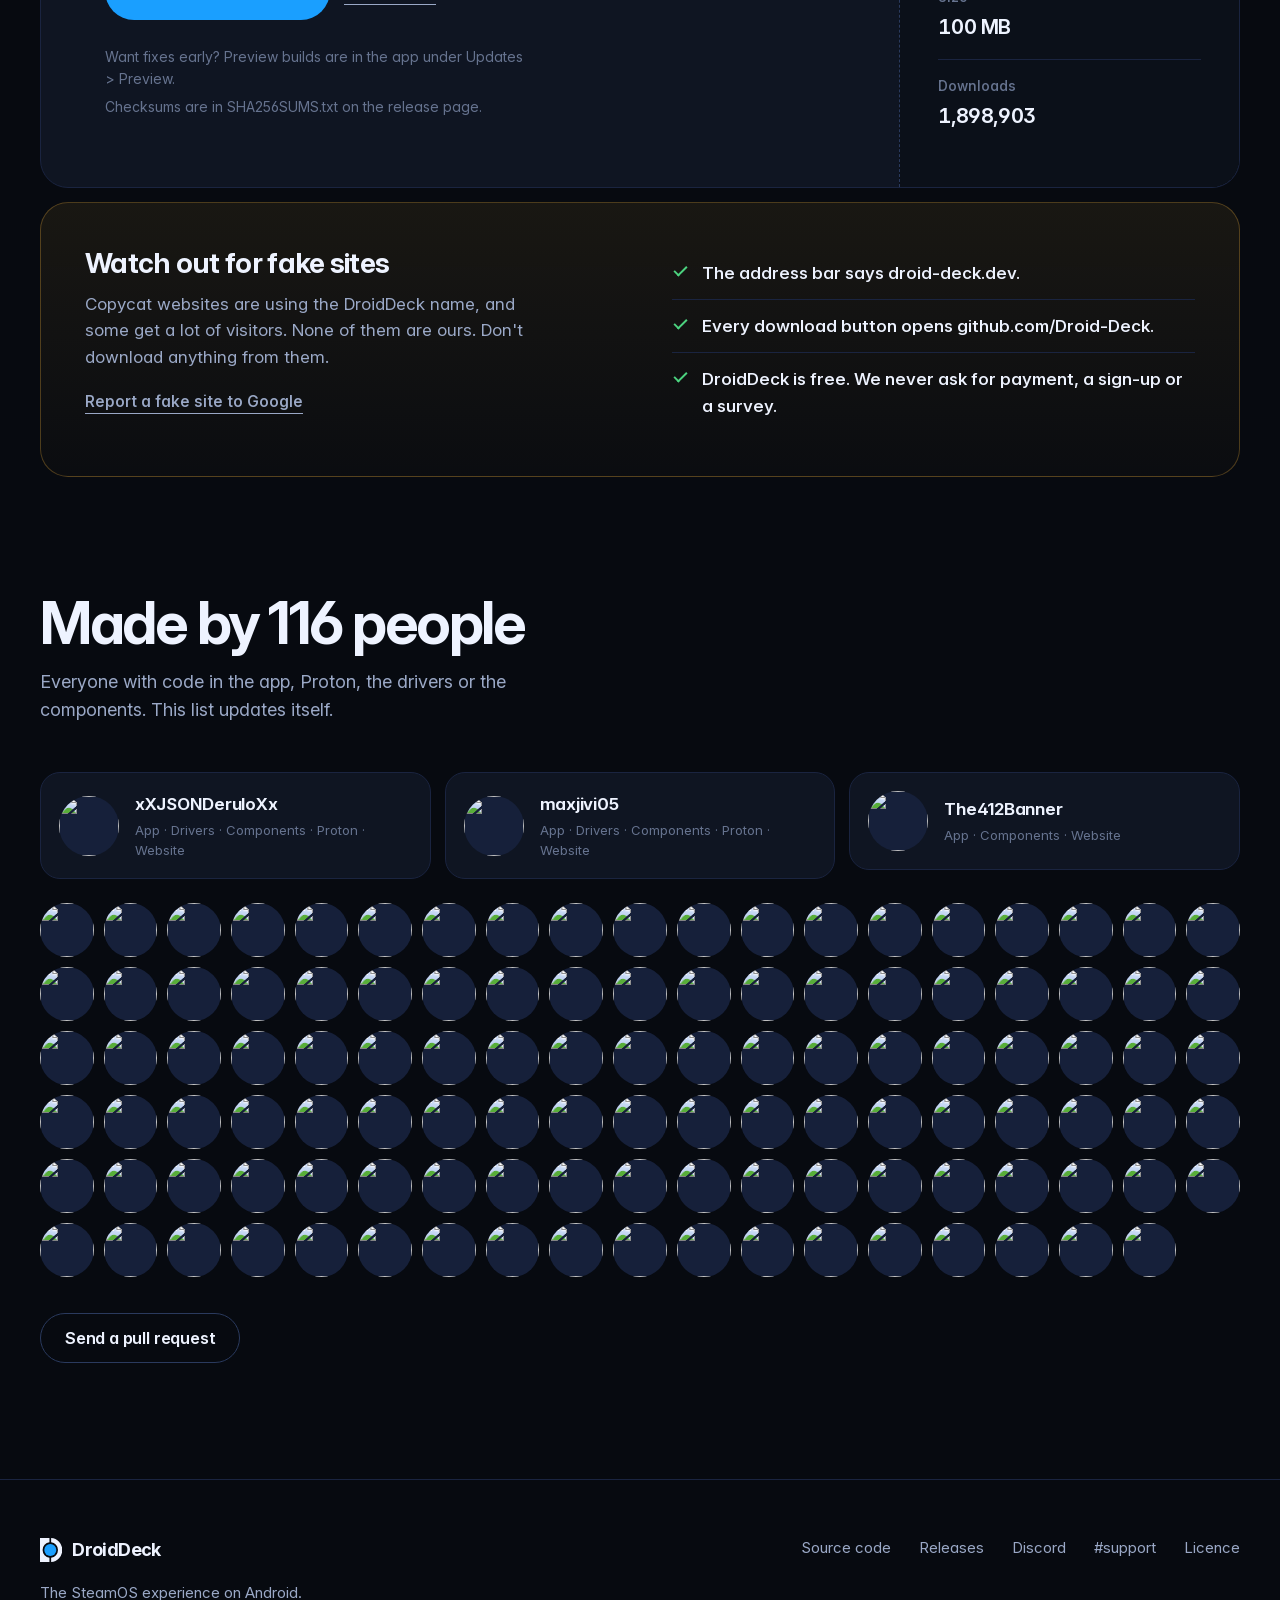
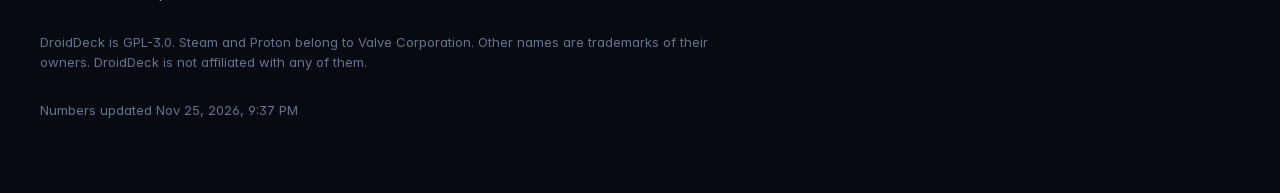
==== commit 58572908: "Update live data" ====
--- a/index.html
+++ b/index.html
@@ -22,11 +22,10 @@
 <link rel="icon" href="assets/img/icon-512.png" type="image/png" sizes="512x512">
 <link rel="apple-touch-icon" href="assets/img/apple-touch-icon.png">
 <link rel="preload" href="assets/fonts/InterVariable.woff2" as="font" type="font/woff2" crossorigin>
-<link rel="stylesheet" href="assets/css/site.css?v=12">
-<script>document.documentElement.classList.add("js");setTimeout(function(){document.documentElement.classList.add("ready")},1600)</script>
-<script type="application/ld+json">{"@context":"https://schema.org","@graph":[{"@type":"WebSite","@id":"https://droid-deck.dev/#website","name":"DroidDeck","alternateName":"Droid Deck","url":"https://droid-deck.dev/","inLanguage":"en","publisher":{"@id":"https://droid-deck.dev/#org"}},{"@type":"Organization","@id":"https://droid-deck.dev/#org","name":"DroidDeck","url":"https://droid-deck.dev/","logo":"https://droid-deck.dev/assets/img/icon-512.png","sameAs":["https://github.com/Droid-Deck","https://github.com/Droid-Deck/DroidDeck","https://discord.gg/JRGAvawjsm"]},{"@type":"SoftwareApplication","@id":"https://droid-deck.dev/#app","name":"DroidDeck","url":"https://droid-deck.dev/","description":"DroidDeck brings the SteamOS experience to Android: Steam Gaming Mode, a full Linux desktop, and your games from GOG, Epic, Xbox, Battle.net and more. Free and open source.","image":"https://droid-deck.dev/assets/img/og.png","operatingSystem":"Android 9+","applicationCategory":"GameApplication","softwareVersion":"0.7.1","datePublished":"2026-11-10","license":"https://www.gnu.org/licenses/gpl-3.0.html","downloadUrl":"https://github.com/Droid-Deck/DroidDeck/releases/latest","installUrl":"https://github.com/Droid-Deck/DroidDeck/releases/latest","publisher":{"@id":"https://droid-deck.dev/#org"},"offers":{"@type":"Offer","price":"0","priceCurrency":"USD"}},{"@type":"FAQPage","@id":"https://droid-deck.dev/#faq","mainEntity":[{"@type":"Question","name":"Is DroidDeck free?","acceptedAnswer":{"@type":"Answer","text":"Yes. It is free and open source under GPL-3.0, with no ads and no telemetry."}},{"@type":"Question","name":"Which devices run it?","acceptedAnswer":{"@type":"Answer","text":"Anything on Android 9 or newer. It runs best on Adreno 730 and newer. Mali, Xclipse, PowerVR and older Adreno chips are experimental."}},{"@type":"Question","name":"Do I need root?","acceptedAnswer":{"@type":"Answer","text":"No. On Android 14 or newer you flip one switch in Developer options. The setup guide shows which one."}},{"@type":"Question","name":"Does it work on Mali, Exynos or MediaTek?","acceptedAnswer":{"@type":"Answer","text":"It starts on many of them, but support is experimental. Some games crash or show a black screen. Fixes reach Preview builds first."}},{"@type":"Question","name":"Is it on the Play Store?","acceptedAnswer":{"@type":"Answer","text":"Not today. Get the APK from GitHub Releases. Android may warn you about installing outside the store, which is normal."}},{"@type":"Question","name":"Is there an iPhone version?","acceptedAnswer":{"@type":"Answer","text":"No. DroidDeck is Android only."}},{"@type":"Question","name":"Is it safe to sign in to Steam?","acceptedAnswer":{"@type":"Answer","text":"You sign in inside the real Steam client, the same one a Steam Deck runs. All of DroidDeck's code is public."}},{"@type":"Question","name":"Do online games with anti-cheat work?","acceptedAnswer":{"@type":"Answer","text":"Mostly not. Games that need kernel anti-cheat will not go online. Some Easy Anti-Cheat games can still be played offline."}},{"@type":"Question","name":"My game runs slowly. What can I try?","acceptedAnswer":{"@type":"Answer","text":"Lower the in-game settings first, then try a newer graphics driver in DroidDeck's settings. The performance HUD shows what is holding the game back."}},{"@type":"Question","name":"Can I install games on an SD card?","acceptedAnswer":{"@type":"Answer","text":"Yes. Set External storage as the default under Setup > Storage, then install. Games you already have stay where they are."}},{"@type":"Question","name":"Do controllers work?","acceptedAnswer":{"@type":"Answer","text":"Yes. Built-in controls, Bluetooth and USB pads all work, and you can pair several for split screen. There are touch controls too."}},{"@type":"Question","name":"How do I get fixes early or report a bug?","acceptedAnswer":{"@type":"Answer","text":"Preview builds are in the app under Updates > Preview. For bugs, post in #bug-reports with the zip from Share logs."}}]}]}</script>
-<script src="assets/js/app.js?v=8" defer></script>
-<script src="assets/js/motion.js?v=3" defer></script>
+<link rel="stylesheet" href="assets/css/site.css?v=8">
+<script>document.documentElement.classList.add("js")</script>
+<script type="application/ld+json">{"@context":"https://schema.org","@graph":[{"@type":"WebSite","@id":"https://droid-deck.dev/#website","name":"DroidDeck","alternateName":"Droid Deck","url":"https://droid-deck.dev/","inLanguage":"en","publisher":{"@id":"https://droid-deck.dev/#org"}},{"@type":"Organization","@id":"https://droid-deck.dev/#org","name":"DroidDeck","url":"https://droid-deck.dev/","logo":"https://droid-deck.dev/assets/img/icon-512.png","sameAs":["https://github.com/Droid-Deck","https://github.com/Droid-Deck/DroidDeck","https://discord.gg/JRGAvawjsm"]},{"@type":"SoftwareApplication","@id":"https://droid-deck.dev/#app","name":"DroidDeck","url":"https://droid-deck.dev/","description":"DroidDeck brings the SteamOS experience to Android: Steam Gaming Mode, a full Linux desktop, and your games from GOG, Epic, Xbox, Battle.net and more. Free and open source.","image":"https://droid-deck.dev/assets/img/og.png","operatingSystem":"Android 9+","applicationCategory":"GameApplication","softwareVersion":"0.7.11","datePublished":"2026-11-25","license":"https://www.gnu.org/licenses/gpl-3.0.html","downloadUrl":"https://github.com/Droid-Deck/DroidDeck/releases/latest","installUrl":"https://github.com/Droid-Deck/DroidDeck/releases/latest","publisher":{"@id":"https://droid-deck.dev/#org"},"offers":{"@type":"Offer","price":"0","priceCurrency":"USD"}},{"@type":"FAQPage","@id":"https://droid-deck.dev/#faq","mainEntity":[{"@type":"Question","name":"Is DroidDeck free?","acceptedAnswer":{"@type":"Answer","text":"Yes. It is free and open source under GPL-3.0, with no ads and no telemetry."}},{"@type":"Question","name":"Which devices run it?","acceptedAnswer":{"@type":"Answer","text":"Anything on Android 9 or newer. It runs best on Adreno 730 and newer. Mali, Xclipse, PowerVR and older Adreno chips are experimental."}},{"@type":"Question","name":"Do I need root?","acceptedAnswer":{"@type":"Answer","text":"No. On Android 14 or newer you flip one switch in Developer options. The setup guide shows which one."}},{"@type":"Question","name":"Does it work on Mali, Exynos or MediaTek?","acceptedAnswer":{"@type":"Answer","text":"It starts on many of them, but support is experimental. Some games crash or show a black screen. Fixes reach Preview builds first."}},{"@type":"Question","name":"Is it on the Play Store?","acceptedAnswer":{"@type":"Answer","text":"Not today. Get the APK from GitHub Releases. Android may warn you about installing outside the store, which is normal."}},{"@type":"Question","name":"Is there an iPhone version?","acceptedAnswer":{"@type":"Answer","text":"No. DroidDeck is Android only."}},{"@type":"Question","name":"Is it safe to sign in to Steam?","acceptedAnswer":{"@type":"Answer","text":"You sign in inside the real Steam client, the same one a Steam Deck runs. All of DroidDeck's code is public."}},{"@type":"Question","name":"Do online games with anti-cheat work?","acceptedAnswer":{"@type":"Answer","text":"Mostly not. Games that need kernel anti-cheat will not go online. Some Easy Anti-Cheat games can still be played offline."}},{"@type":"Question","name":"My game runs slowly. What can I try?","acceptedAnswer":{"@type":"Answer","text":"Lower the in-game settings first, then try a newer graphics driver in DroidDeck's settings. The performance HUD shows what is holding the game back."}},{"@type":"Question","name":"Can I install games on an SD card?","acceptedAnswer":{"@type":"Answer","text":"Yes. Set External storage as the default under Setup > Storage, then install. Games you already have stay where they are."}},{"@type":"Question","name":"Do controllers work?","acceptedAnswer":{"@type":"Answer","text":"Yes. Built-in controls, Bluetooth and USB pads all work, and you can pair several for split screen. There are touch controls too."}},{"@type":"Question","name":"How do I get fixes early or report a bug?","acceptedAnswer":{"@type":"Answer","text":"Preview builds are in the app under Updates > Preview. For bugs, post in #bug-reports with the zip from Share logs."}}]}]}</script>
+<script src="assets/js/app.js?v=7" defer></script>
 </head>
 <body>
 <a class="skip" href="#main" data-i18n="nav.skip">Skip to content</a>
@@ -36,7 +35,7 @@
     <svg class="brand-mark" viewBox="0 0 207.92 223.72" aria-hidden="true"><use href="#mark"/></svg>
     <span>DroidDeck</span>
   </a>
-  <nav class="links" id="links" data-glide="pill" data-glide-items="a">
+  <nav class="links" id="links">
     <a href="#features" data-i18n="nav.features">Features</a>
     <a href="#compatibility" data-i18n="nav.compat">Compatibility</a>
     <a href="#videos" data-i18n="nav.media">Videos</a>
@@ -60,58 +59,73 @@
 <main id="main">
 
 <section class="hero" id="top">
-  <div class="hero-flood" id="hero-flood" aria-hidden="true">
-    <canvas class="hero-wall" id="hero-wall"></canvas>
+  <div class="hero-art" aria-hidden="true">
+    <svg class="orb" viewBox="0 0 800 800"><circle class="orb-halo" cx="400" cy="400" r="318"/><circle class="orb-core" cx="400" cy="400" r="250"/></svg>
   </div>
   <div class="wrap hero-grid">
     <div class="hero-copy">
-      <p class="official" data-enter style="--i:0">
+      <p class="official">
         <svg viewBox="0 0 20 20" aria-hidden="true"><path d="M10 2.500l6 2.200v4.600c0 3.700-2.400 6.700-6 8.200-3.600-1.500-6-4.500-6-8.200V4.700z"/><path d="M7.300 10.200l1.900 1.900 3.600-3.900"/></svg>
         <span data-i18n="official.bar">droid-deck.dev is the only official DroidDeck website.</span>
         <a href="#official" data-i18n="official.link">How to spot a fake</a>
       </p>
-      <h1 data-enter style="--i:1" data-i18n="hero.title">Your Steam library runs on Android now.</h1>
-      <p class="lede" data-enter style="--i:2" data-i18n="hero.sub">DroidDeck brings the SteamOS experience to handhelds and phones: Gaming Mode, a full Linux desktop, and your games from GOG, Epic, Xbox, Battle.net and more in one library.</p>
-      <div class="actions" data-enter style="--i:3">
-        <a class="btn btn-primary" id="hero-cta" href="https://github.com/Droid-Deck/DroidDeck/releases/latest">
+      <p class="kicker" data-i18n="hero.kicker">Free and open source. No root.</p>
+      <h1 data-i18n="hero.title">Your Steam library runs on Android now.</h1>
+      <p class="lede" data-i18n="hero.sub">DroidDeck brings the SteamOS experience to handhelds and phones: Gaming Mode, a full Linux desktop, and your games from GOG, Epic, Xbox, Battle.net and more in one library.</p>
+      <div class="actions">
+        <a class="btn btn-primary" href="https://github.com/Droid-Deck/DroidDeck/releases/latest">
           <svg viewBox="0 0 20 20" aria-hidden="true"><path d="M10 3v10m0 0l-4-4m4 4l4-4M4 16.500h12"/></svg>
-          <span data-i18n="hero.cta" data-i18n-vars="version">Download 0.7.1</span>
+          <span data-i18n="hero.cta" data-i18n-vars="version">Download 0.7.11</span>
         </a>
         <a class="btn btn-ghost" href="#setup" data-i18n="hero.cta2">How to set it up</a>
       </div>
-      <ul class="facts" data-enter style="--i:4">
+      <ul class="facts">
         <li data-i18n="hero.android">Android 9 or newer</li>
-        <li><span data-live="size">92 MB</span> APK</li>
-        <li data-i18n="hero.released" data-i18n-vars="date">Released Nov 10, 2026</li>
+        <li><span data-live="size">100 MB</span> APK</li>
+        <li data-i18n="hero.released" data-i18n-vars="date">Released Nov 25, 2026</li>
       </ul>
     </div>
-    <figure class="handheld" data-enter style="--i:5">
-      <div class="phone">
-        <i class="phone-keys" aria-hidden="true"><b></b><b></b></i>
-        <i class="phone-bands" aria-hidden="true"></i>
-        <div class="phone-screen">
-          <i class="phone-cam" aria-hidden="true"></i>
-          <video muted loop playsinline preload="none" poster="assets/media/steam-to-desktop.jpg?v=2" data-src="assets/media/steam-to-desktop.mp4?v=2"></video>
+    <figure class="handheld reveal">
+      <div class="handheld-body">
+        <div class="pad pad-left" aria-hidden="true"><i class="stick"></i><i class="dpad"></i></div>
+        <div class="screen">
+          <video muted loop playsinline preload="none" poster="assets/media/steam-to-desktop.jpg" data-src="assets/media/steam-to-desktop.mp4"></video>
         </div>
+        <div class="pad pad-right" aria-hidden="true"><i class="abxy"><b></b><b></b><b></b><b></b></i><i class="stick"></i></div>
       </div>
       <figcaption data-i18n="hero.caption">Steam Big Picture, then Switch to Desktop.</figcaption>
     </figure>
   </div>
+  <ul class="pledge wrap">
+    <li data-i18n="pledge.source">100% open source</li>
+    <li data-i18n="pledge.ads">No ads</li>
+    <li data-i18n="pledge.telemetry">No telemetry</li>
+    <li data-i18n="pledge.withheld">No source withheld</li>
+  </ul>
 </section>
 
 <section class="stars" id="stars">
-  <div class="wrap strip">
-    <ul class="pledge">
-      <li data-i18n="pledge.source">100% open source</li>
-      <li data-i18n="pledge.ads">No ads</li>
-      <li data-i18n="pledge.telemetry">No telemetry</li>
-    </ul>
-    <a class="statline" href="https://github.com/Droid-Deck/DroidDeck" rel="noopener">
-      <span class="statline-star"><svg viewBox="0 0 20 20" aria-hidden="true" class="fill"><path d="M10 1.700l2.550 5.300 5.750.800-4.200 4.050 1.050 5.750L10 14.850 4.850 17.600l1.050-5.750-4.200-4.050 5.750-.800z"/></svg><b data-live="stars-short">21.9K</b> <span data-i18n="stars.label">Stars on GitHub</span></span>
-      <span><b data-live="downloads-short">1.88M</b> <span data-i18n="stars.downloads">Downloads</span></span>
-      <span><b data-live="forks">1,113</b> <span data-i18n="stars.forks">Forks</span></span>
-      <span><b data-live="people">116</b> <span data-i18n="stars.people">Contributors</span></span>
-    </a>
+  <div class="wrap stars-grid">
+    <div class="stars-copy reveal">
+      <h2 data-i18n="stars.title">DroidDeck on GitHub</h2>
+      <a class="btn btn-ghost" href="https://github.com/Droid-Deck/DroidDeck" rel="noopener">
+        <svg viewBox="0 0 20 20" aria-hidden="true" class="fill"><path d="M10 1.700l2.550 5.300 5.750.800-4.200 4.050 1.050 5.750L10 14.850 4.850 17.600l1.050-5.750-4.200-4.050 5.750-.800z"/></svg>
+        <span data-i18n="stars.cta">Star DroidDeck</span>
+      </a>
+    </div>
+    <div class="board reveal">
+      <div class="board-head">
+        <span data-i18n="stars.label">Stars on GitHub</span>
+        <span class="live"><i></i><span data-i18n="stars.live">Live</span></span>
+      </div>
+      <div class="flaps" id="flaps" role="img" aria-label=""></div>
+      <dl class="tally">
+        <div><dt data-i18n="stars.rank">Global rank</dt><dd>#<span data-live="rank">2,115</span></dd></div>
+        <div><dt data-i18n="stars.downloads">Downloads</dt><dd data-live="downloads-short">1.9M</dd></div>
+        <div><dt data-i18n="stars.forks">Forks</dt><dd data-live="forks">1,120</dd></div>
+        <div><dt data-i18n="stars.people">Contributors</dt><dd data-live="people">116</dd></div>
+      </dl>
+    </div>
   </div>
 </section>
 
@@ -125,7 +139,7 @@
         <h3 data-i18n="f.steam.title">The real Steam client</h3>
         <p data-i18n="f.steam.body">Big Picture, Steam Input, cloud saves, achievements and Remote Play, with your Windows games running through Proton.</p>
       </div>
-      <div class="shot"><video muted loop playsinline preload="none" poster="assets/media/library.jpg?v=2" data-src="assets/media/library.mp4?v=2"></video></div>
+      <div class="shot"><video muted loop playsinline preload="none" poster="assets/media/library.jpg" data-src="assets/media/library.mp4"></video></div>
     </article>
 
     <article class="story story-flip reveal">
@@ -144,10 +158,10 @@
         <h3 data-i18n="f.desktop.title">A full Linux desktop</h3>
         <p data-i18n="f.desktop.body">Pick Switch to Desktop and you land in KDE Plasma, with Firefox, a terminal and an app store.</p>
       </div>
-      <div class="shot"><video muted loop playsinline preload="none" poster="assets/media/kde-desktop.jpg?v=2" data-src="assets/media/kde-desktop.mp4?v=2"></video></div>
+      <div class="shot shot-tall"><video muted loop playsinline preload="none" poster="assets/media/kde-desktop.jpg" data-src="assets/media/kde-desktop.mp4"></video></div>
     </article>
 
-    <div class="tiles" data-glide="ring" data-glide-items=".tile">
+    <div class="tiles">
       <article class="tile reveal">
         <div class="shot"><video muted loop playsinline preload="none" poster="assets/media/droiddeck-hud.jpg" data-src="assets/media/droiddeck-hud.mp4"></video></div>
         <h3 data-i18n="f.hud.title">Performance HUD</h3>
@@ -169,12 +183,12 @@
         <p data-i18n="f.cloud.body">Stream Game Pass without leaving the launcher.</p>
       </article>
       <article class="tile reveal">
-        <div class="shot"><video muted loop playsinline preload="none" poster="assets/media/dual-screen-steam-keyboard.jpg?v=2" data-src="assets/media/dual-screen-steam-keyboard.mp4?v=2"></video></div>
+        <div class="shot"><video muted loop playsinline preload="none" poster="assets/media/dual-screen-steam-keyboard.jpg" data-src="assets/media/dual-screen-steam-keyboard.mp4"></video></div>
         <h3 data-i18n="f.dual.title">Dual screens</h3>
         <p data-i18n="f.dual.body">The second screen becomes a keyboard, a trackpad or a dashboard.</p>
       </article>
       <article class="tile reveal">
-        <div class="shot"><video muted loop playsinline preload="none" poster="assets/media/gradient-theme.jpg?v=2" data-src="assets/media/gradient-theme.mp4?v=2"></video></div>
+        <div class="shot"><video muted loop playsinline preload="none" poster="assets/media/gradient-theme.jpg" data-src="assets/media/gradient-theme.mp4"></video></div>
         <h3 data-i18n="f.themes.title">Themes</h3>
         <p data-i18n="f.themes.body">Recolour the launcher, or mix your own gradient.</p>
       </article>
@@ -182,7 +196,7 @@
 
     <div class="also reveal">
       <h3 data-i18n="also.title">More features</h3>
-      <ul data-glide="ring" data-glide-items="li">
+      <ul>
         <li data-i18n="also.glasses">Head tracking for VITURE, RayNeo, XREAL 1S and Rokid glasses</li>
         <li data-i18n="also.lsfg">LSFG frame generation, if you own Lossless Scaling</li>
         <li data-i18n="also.touch">On-screen controls and touch gestures</li>
@@ -211,13 +225,13 @@
       <label class="field">
         <select id="compat-device" data-i18n-attr="aria-label:compat.device" aria-label="Device"></select>
       </label>
-      <div class="seg" id="compat-status" role="group" data-glide="seg" data-glide-items="button">
+      <div class="seg" id="compat-status" role="group">
         <button type="button" data-status="" class="on" data-i18n="compat.any">Any result</button>
         <button type="button" data-status="great" data-i18n="compat.great">Runs great</button>
         <button type="button" data-status="playable" data-i18n="compat.playable">Playable</button>
       </div>
     </div>
-    <div class="games" id="games" data-glide="ring" data-glide-items=".game"></div>
+    <div class="games" id="games"></div>
     <p class="empty" id="games-empty" hidden data-i18n="compat.empty">Nothing matches. Try another device.</p>
     <div class="games-foot">
       <button class="btn btn-ghost" id="games-more" type="button" hidden></button>
@@ -239,10 +253,10 @@
           <h3 data-i18n="bench.title">On our desks</h3>
           <p data-i18n="bench.sub">The devices DroidDeck is built and tested on, every day.</p>
         </div>
-        <ul class="bench-list" id="bench" data-glide="pill" data-glide-items="button"></ul>
+        <ul class="bench-list" id="bench"></ul>
       </div>
       <h3 class="minor" data-i18n="devices.seen">Devices in community reports</h3>
-      <ul class="device-list" id="device-list" data-glide="ring" data-glide-items="button"></ul>
+      <ul class="device-list" id="device-list"></ul>
     </div>
   </div>
 </section>
@@ -253,7 +267,7 @@
       <h2 class="section-title" data-i18n="media.title">Seen on YouTube</h2>
       <p data-i18n="media.sub">Recent videos from the community.</p>
     </div>
-    <div class="videos" id="video-list" data-glide="ring" data-glide-items=".video"></div>
+    <div class="videos" id="video-list"></div>
     <div class="games-foot">
       <button class="btn btn-ghost" id="videos-more" type="button" hidden data-i18n="media.more">Show more videos</button>
       <a class="text-link" href="https://www.youtube.com/results?search_query=DroidDeck&amp;sp=CAI%253D" rel="noopener" data-i18n="media.all">More on YouTube</a>
@@ -289,7 +303,7 @@
 <section class="faq" id="faq">
   <div class="wrap faq-grid">
     <h2 class="section-title reveal" data-i18n="faq.title">FAQ</h2>
-    <div class="faq-list" data-glide="pill" data-glide-items="summary">
+    <div class="faq-list">
       <details class="reveal"><summary data-i18n="faq.q1">Is DroidDeck free?</summary><p data-i18n="faq.a1">Yes. It is free and open source under GPL-3.0, with no ads and no telemetry.</p></details>
       <details class="reveal"><summary data-i18n="faq.q2">Which devices run it?</summary><p data-i18n="faq.a2">Anything on Android 9 or newer. It runs best on Adreno 730 and newer. Mali, Xclipse, PowerVR and older Adreno chips are experimental.</p></details>
       <details class="reveal"><summary data-i18n="faq.q3">Do I need root?</summary><p data-i18n="faq.a3">No. On Android 14 or newer you flip one switch in Developer options. The setup guide shows which one.</p></details>
@@ -310,8 +324,8 @@
   <div class="wrap">
     <div class="club-card reveal">
       <svg class="club-mark" viewBox="0 0 24 24" aria-hidden="true"><path d="M19.6 5.300A17.400 17.400 0 0 0 15.300 4l-.550 1.100a16 16 0 0 0-5.500 0L8.700 4a17.400 17.400 0 0 0-4.300 1.300C1.700 9.400.950 13.400 1.300 17.300A17.600 17.600 0 0 0 6.600 20l1.150-1.850a11.300 11.300 0 0 1-1.800-.870l.440-.340a12.500 12.500 0 0 0 11.220 0l.440.340c-.570.340-1.180.630-1.800.870L17.400 20a17.600 17.600 0 0 0 5.300-2.700c.440-4.550-.740-8.500-3.100-12zM8.500 14.900c-1.050 0-1.900-.970-1.900-2.150s.840-2.150 1.900-2.150 1.920.970 1.900 2.150c0 1.180-.840 2.150-1.900 2.150zm7 0c-1.050 0-1.900-.970-1.900-2.150s.840-2.150 1.900-2.150 1.920.970 1.900 2.150c0 1.180-.840 2.150-1.900 2.150z"/></svg>
-      <h2 data-i18n="discord.title" data-i18n-vars="members">18,885 of us are on Discord.</h2>
-      <p data-i18n="discord.sub" data-i18n-vars="online">Setup help, game settings and early builds. 2,497 online right now.</p>
+      <h2 data-i18n="discord.title" data-i18n-vars="members">18,941 of us are on Discord.</h2>
+      <p data-i18n="discord.sub" data-i18n-vars="online">Setup help, game settings and early builds. 3,370 online right now.</p>
       <div class="actions">
         <a class="btn btn-primary" href="https://discord.gg/JRGAvawjsm" rel="noopener" data-i18n="discord.join">Join the Discord</a>
         <a class="btn btn-ghost" href="https://discord.com/channels/1552707793247539220/1556195514322780160" rel="noopener" data-i18n="discord.support">Go straight to #support</a>
@@ -330,7 +344,7 @@
         <div class="actions">
           <a class="btn btn-primary btn-large" href="https://github.com/Droid-Deck/DroidDeck/releases/latest">
             <svg viewBox="0 0 20 20" aria-hidden="true"><path d="M10 3v10m0 0l-4-4m4 4l4-4M4 16.500h12"/></svg>
-            <span data-i18n="download.cta" data-i18n-vars="version">Download 0.7.1</span>
+            <span data-i18n="download.cta" data-i18n-vars="version">Download 0.7.11</span>
           </a>
           <a class="text-link" href="https://github.com/Droid-Deck/DroidDeck/releases" rel="noopener" data-i18n="download.all">All releases</a>
         </div>
@@ -338,10 +352,10 @@
         <p class="fine" data-i18n="download.verify">Checksums are in SHA256SUMS.txt on the release page.</p>
       </div>
       <dl class="ticket-stub">
-        <div><dt data-i18n="download.latest">Latest release</dt><dd class="big" data-live="version">0.7.1</dd></div>
-        <div><dt data-i18n="download.released">Released</dt><dd data-live="date">Nov 10, 2026</dd></div>
-        <div><dt data-i18n="download.size">Size</dt><dd data-live="size">92 MB</dd></div>
-        <div><dt data-i18n="stars.downloads">Downloads</dt><dd data-live="downloads">1,877,613</dd></div>
+        <div><dt data-i18n="download.latest">Latest release</dt><dd class="big" data-live="version">0.7.11</dd></div>
+        <div><dt data-i18n="download.released">Released</dt><dd data-live="date">Nov 25, 2026</dd></div>
+        <div><dt data-i18n="download.size">Size</dt><dd data-live="size">100 MB</dd></div>
+        <div><dt data-i18n="stars.downloads">Downloads</dt><dd data-live="downloads">1,898,903</dd></div>
       </dl>
     </div>
     <div class="fakes reveal" id="official">
@@ -365,7 +379,7 @@
       <h2 class="section-title" data-i18n="people.title" data-i18n-vars="n">Made by 116 people</h2>
       <p data-i18n="people.sub">Everyone with code in the app, Proton, the drivers or the components. This list updates itself.</p>
     </div>
-    <ul class="leads" id="leads" data-glide="ring" data-glide-items="a"></ul>
+    <ul class="leads" id="leads"></ul>
     <ul class="crowd" id="crowd"></ul>
     <a class="btn btn-ghost" href="https://github.com/Droid-Deck/DroidDeck/pulls" rel="noopener" data-i18n="people.cta">Send a pull request</a>
   </div>
@@ -401,7 +415,7 @@
       </a>
       <p data-i18n="footer.tagline">The SteamOS experience on Android.</p>
     </div>
-    <nav class="foot-links" data-glide="pill" data-glide-items="a">
+    <nav class="foot-links">
       <a href="https://github.com/Droid-Deck/DroidDeck" rel="noopener" data-i18n="footer.source">Source code</a>
       <a href="https://github.com/Droid-Deck/DroidDeck/releases" rel="noopener" data-i18n="footer.releases">Releases</a>
       <a href="https://discord.gg/JRGAvawjsm" rel="noopener">Discord</a>
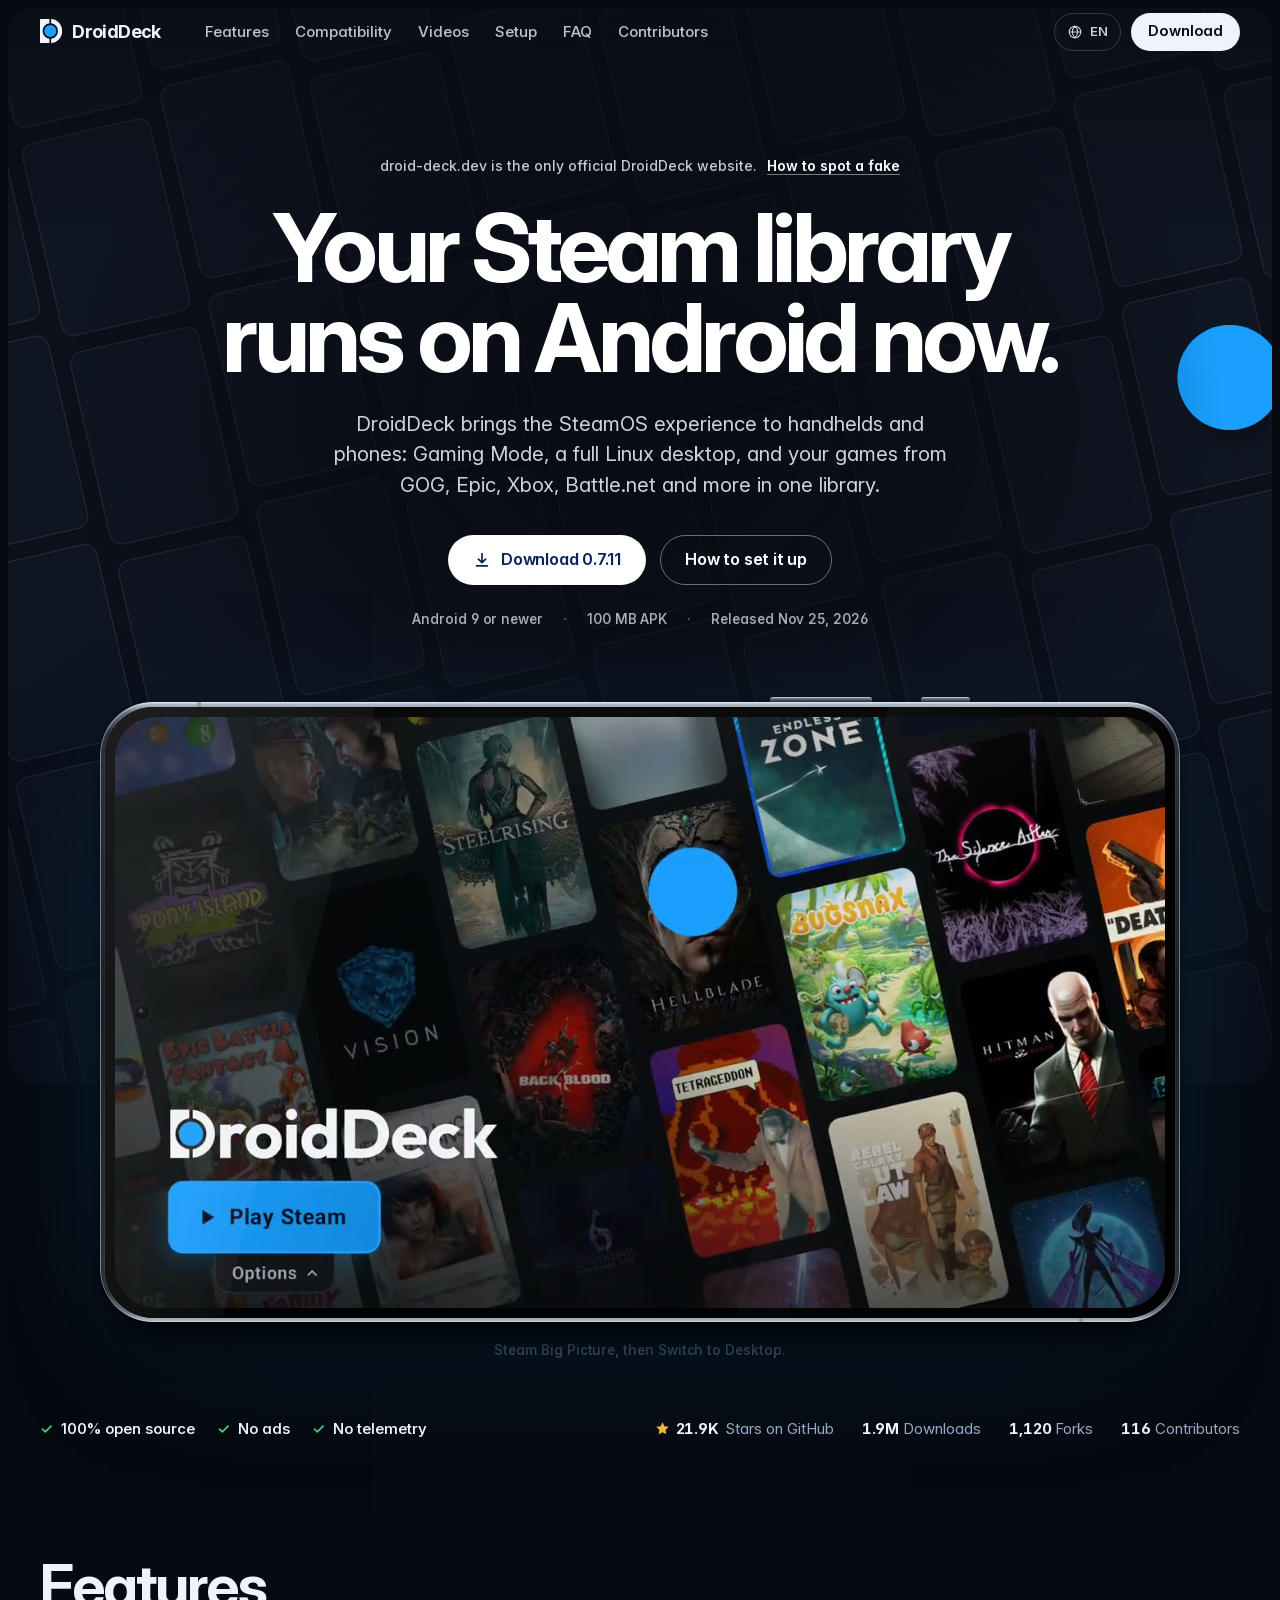
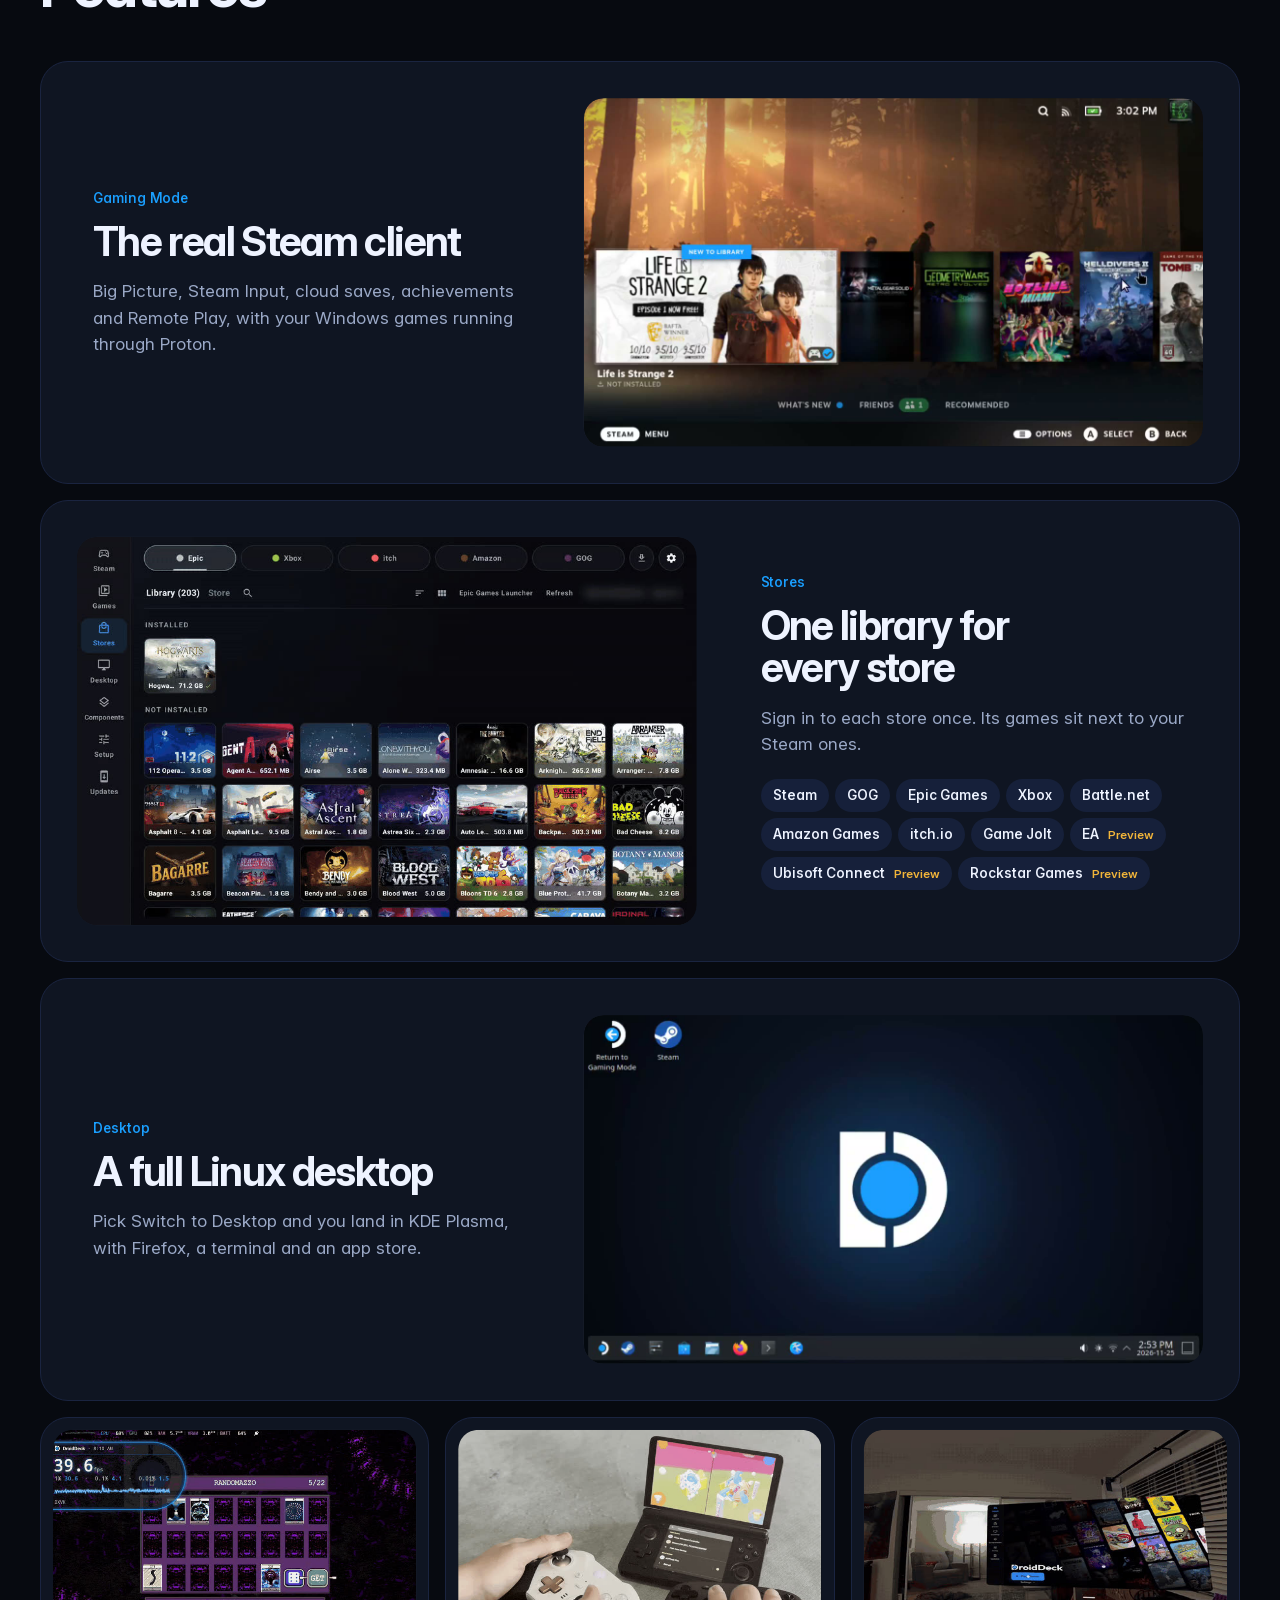
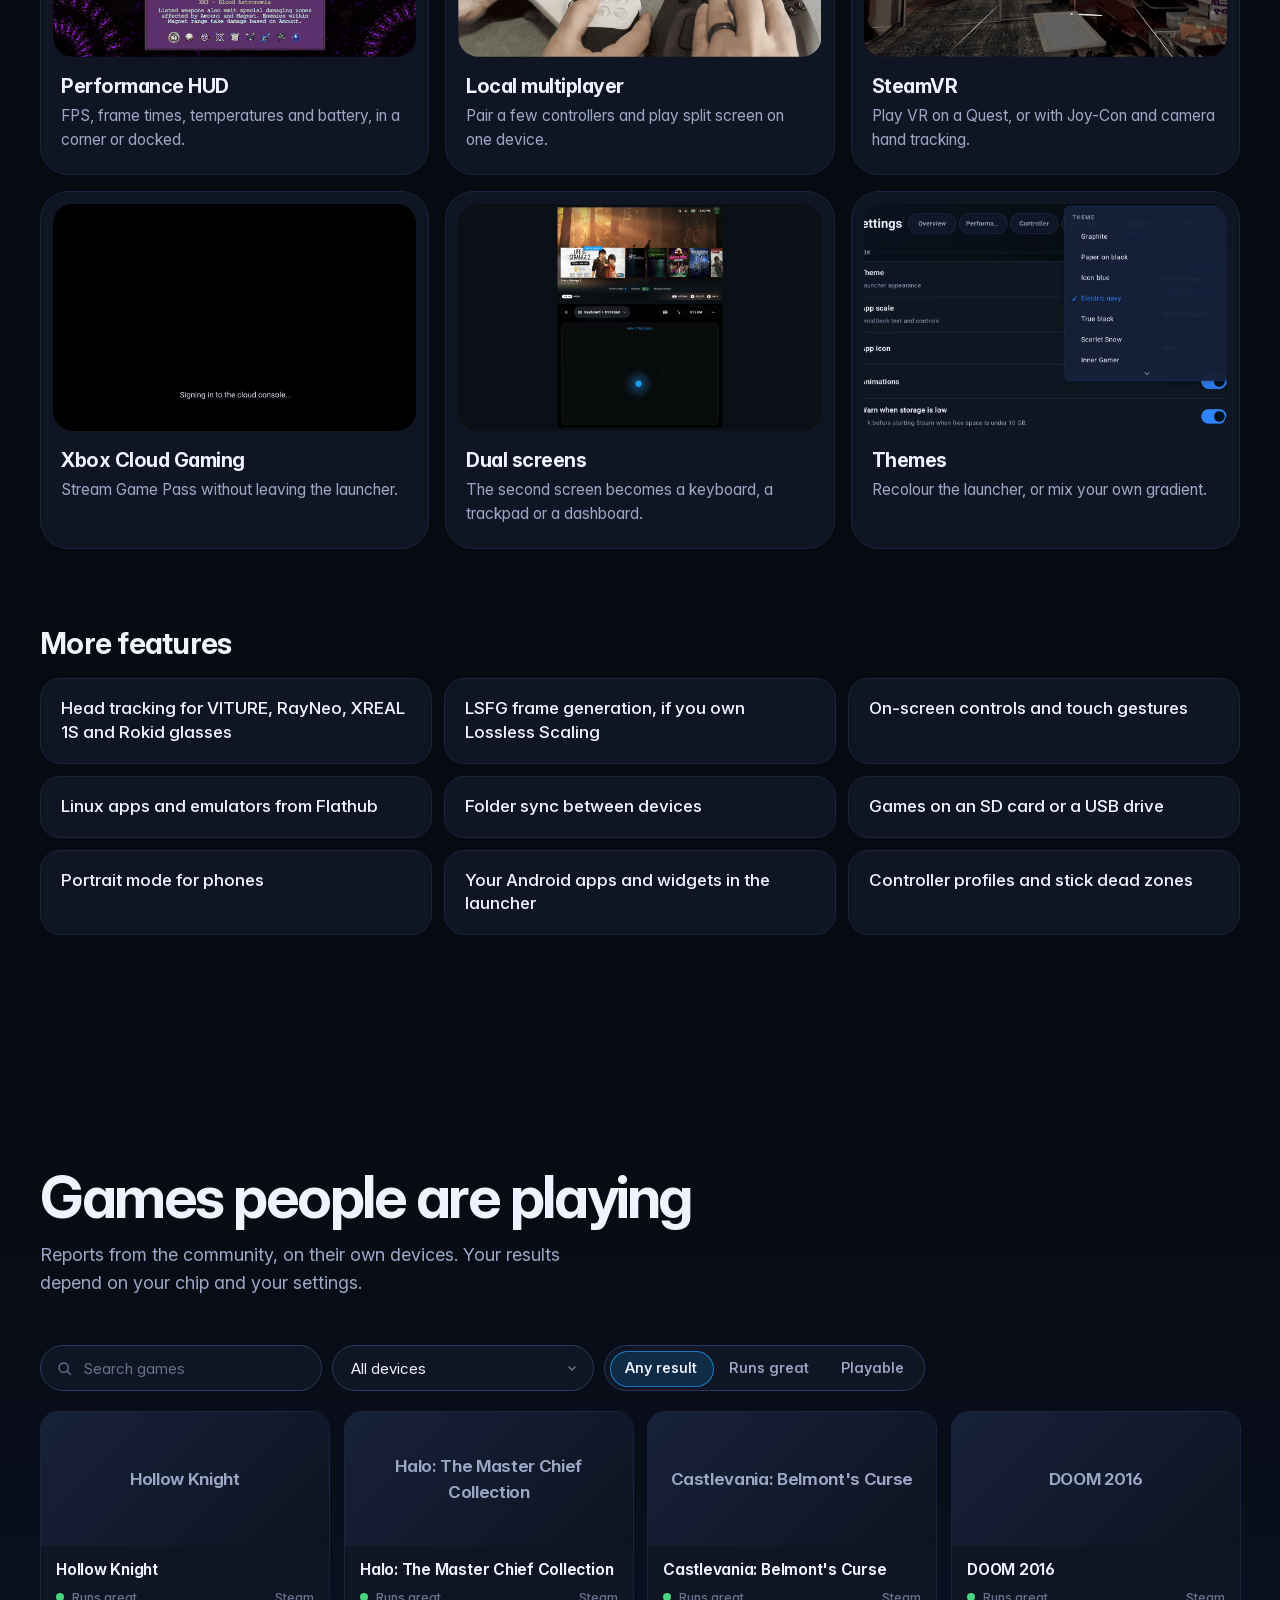
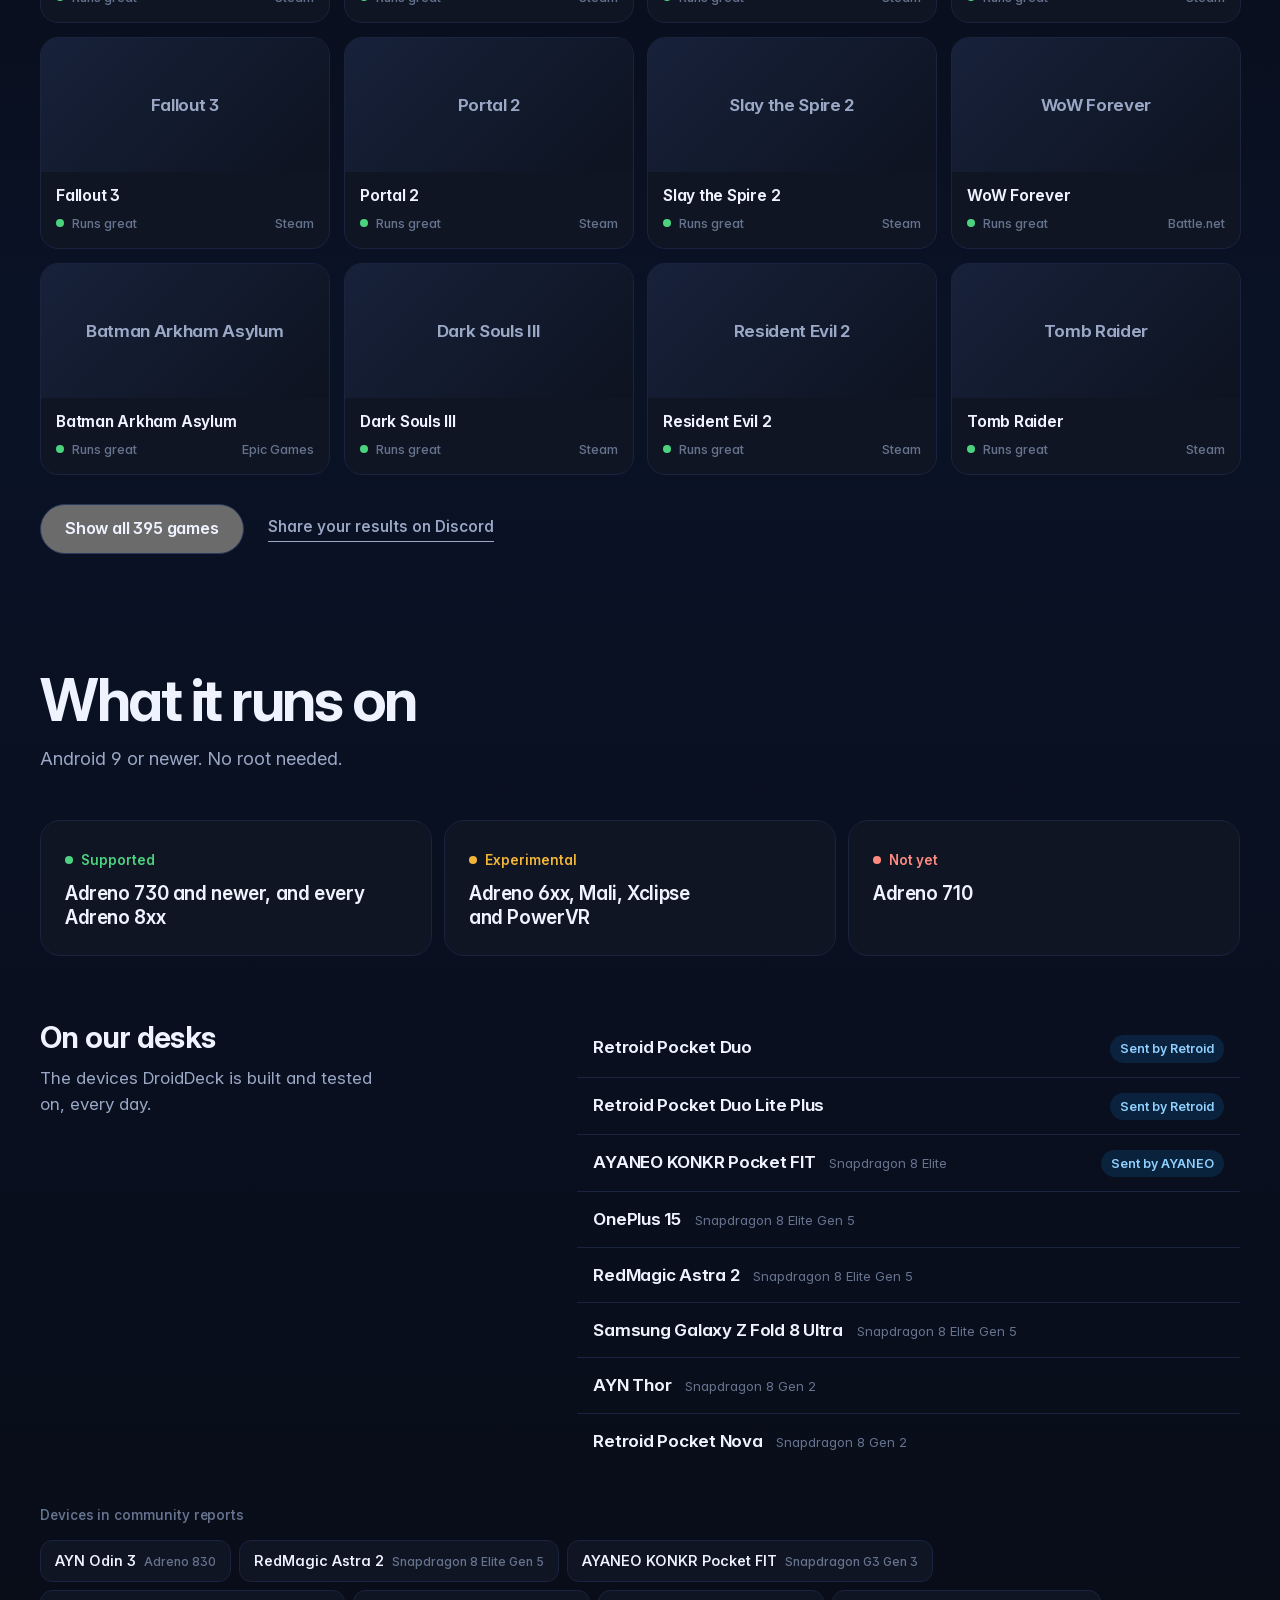
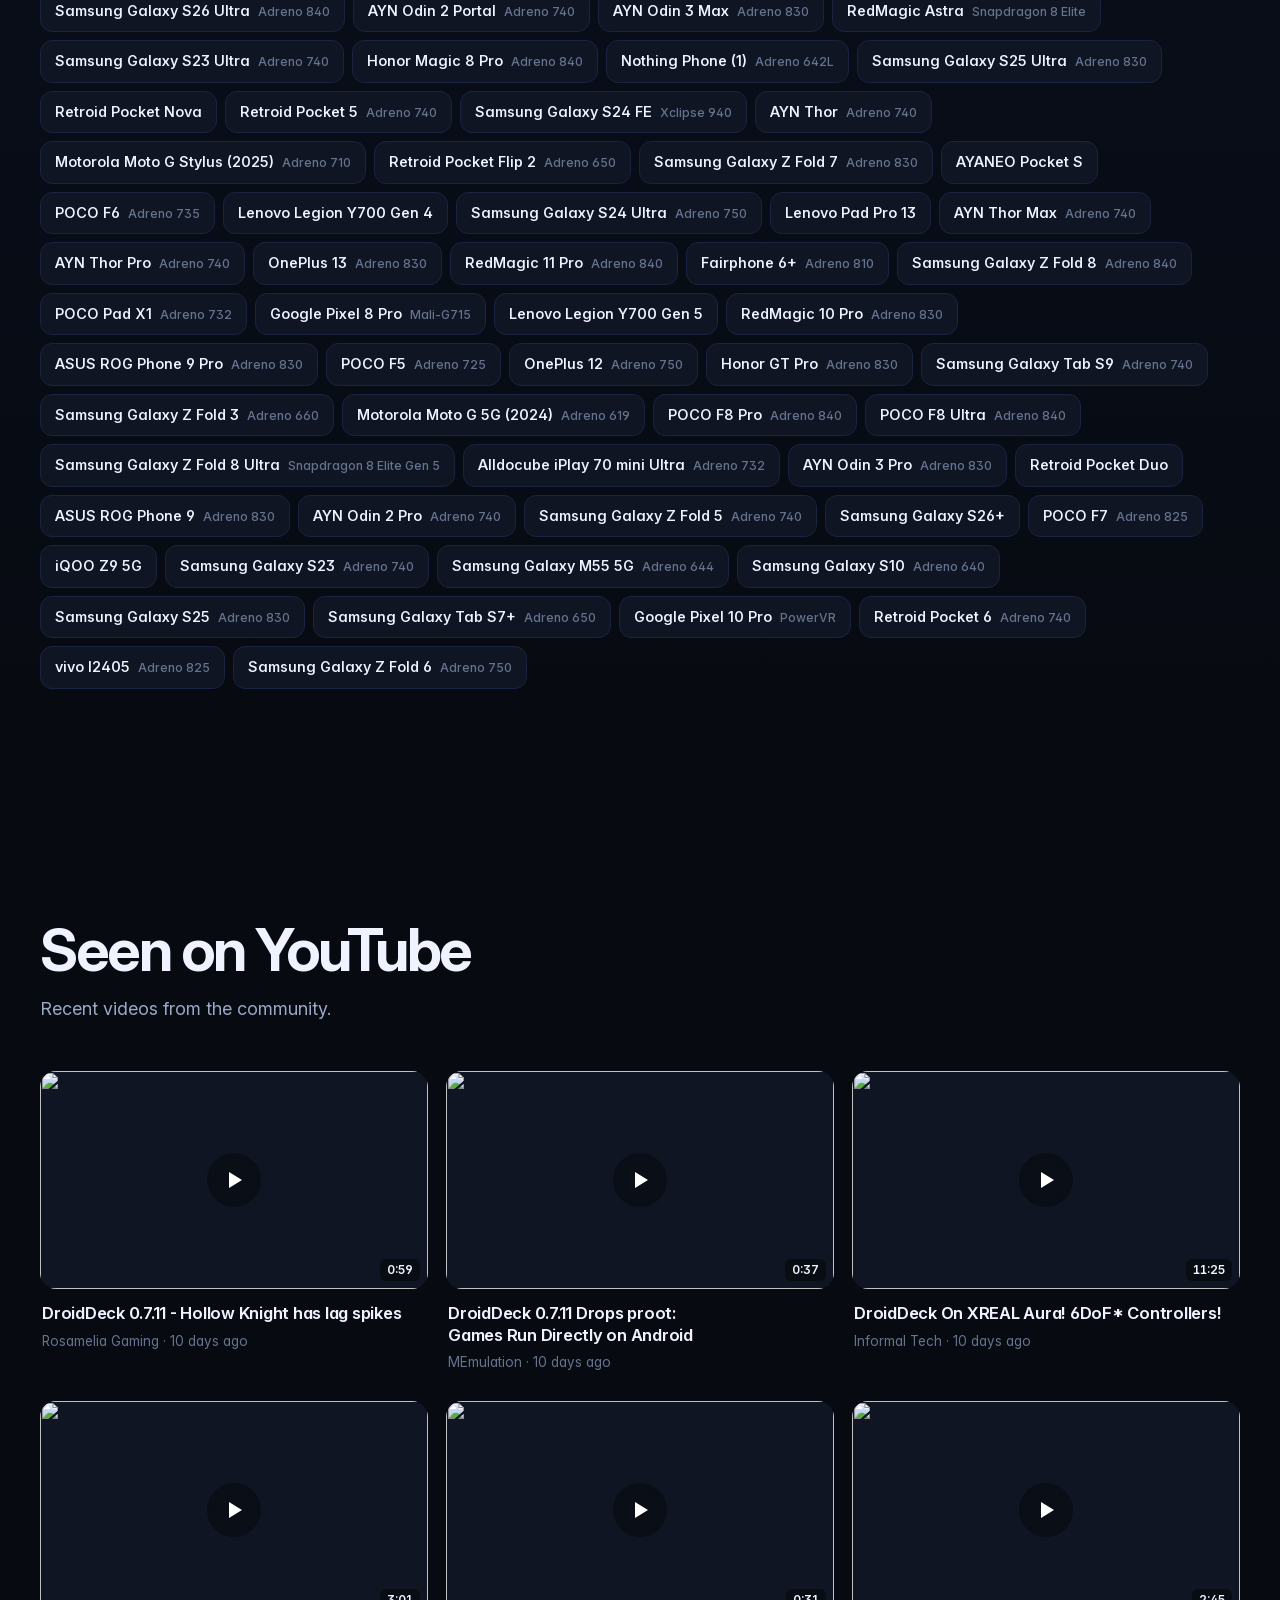
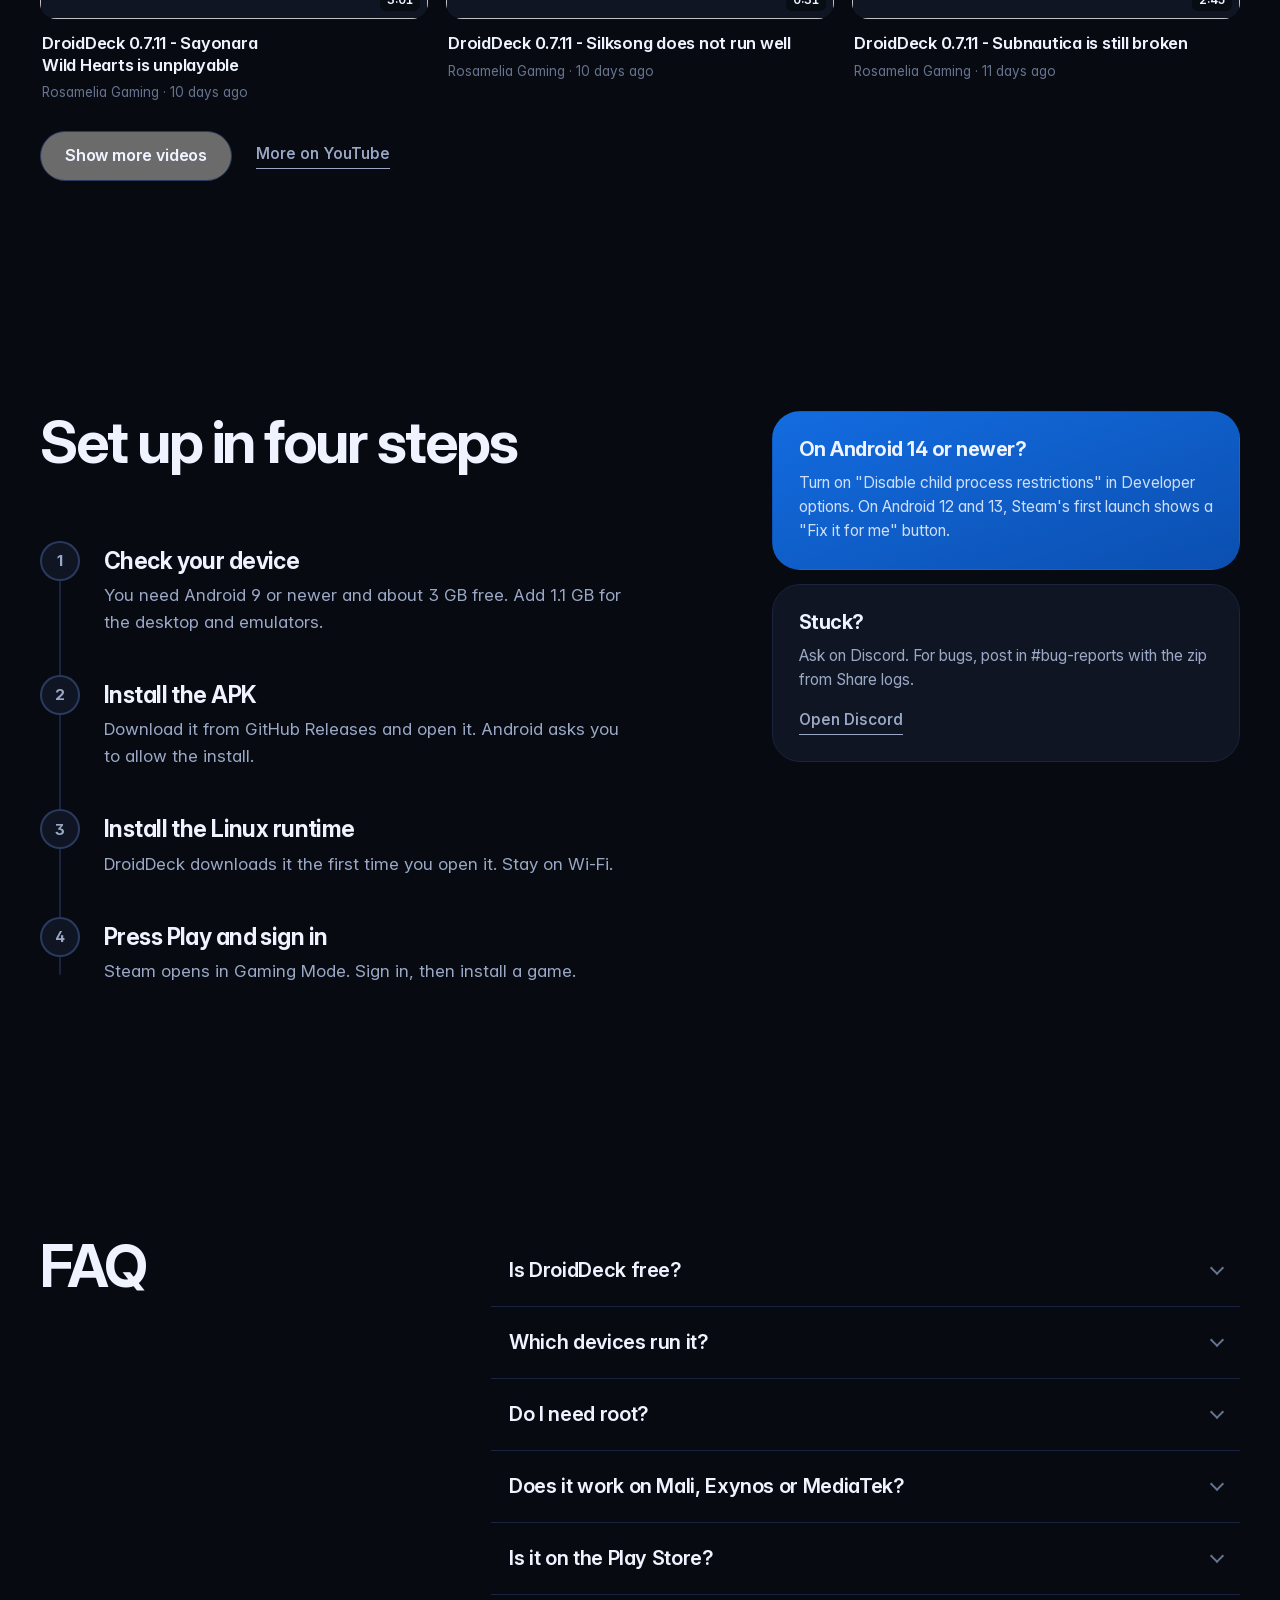
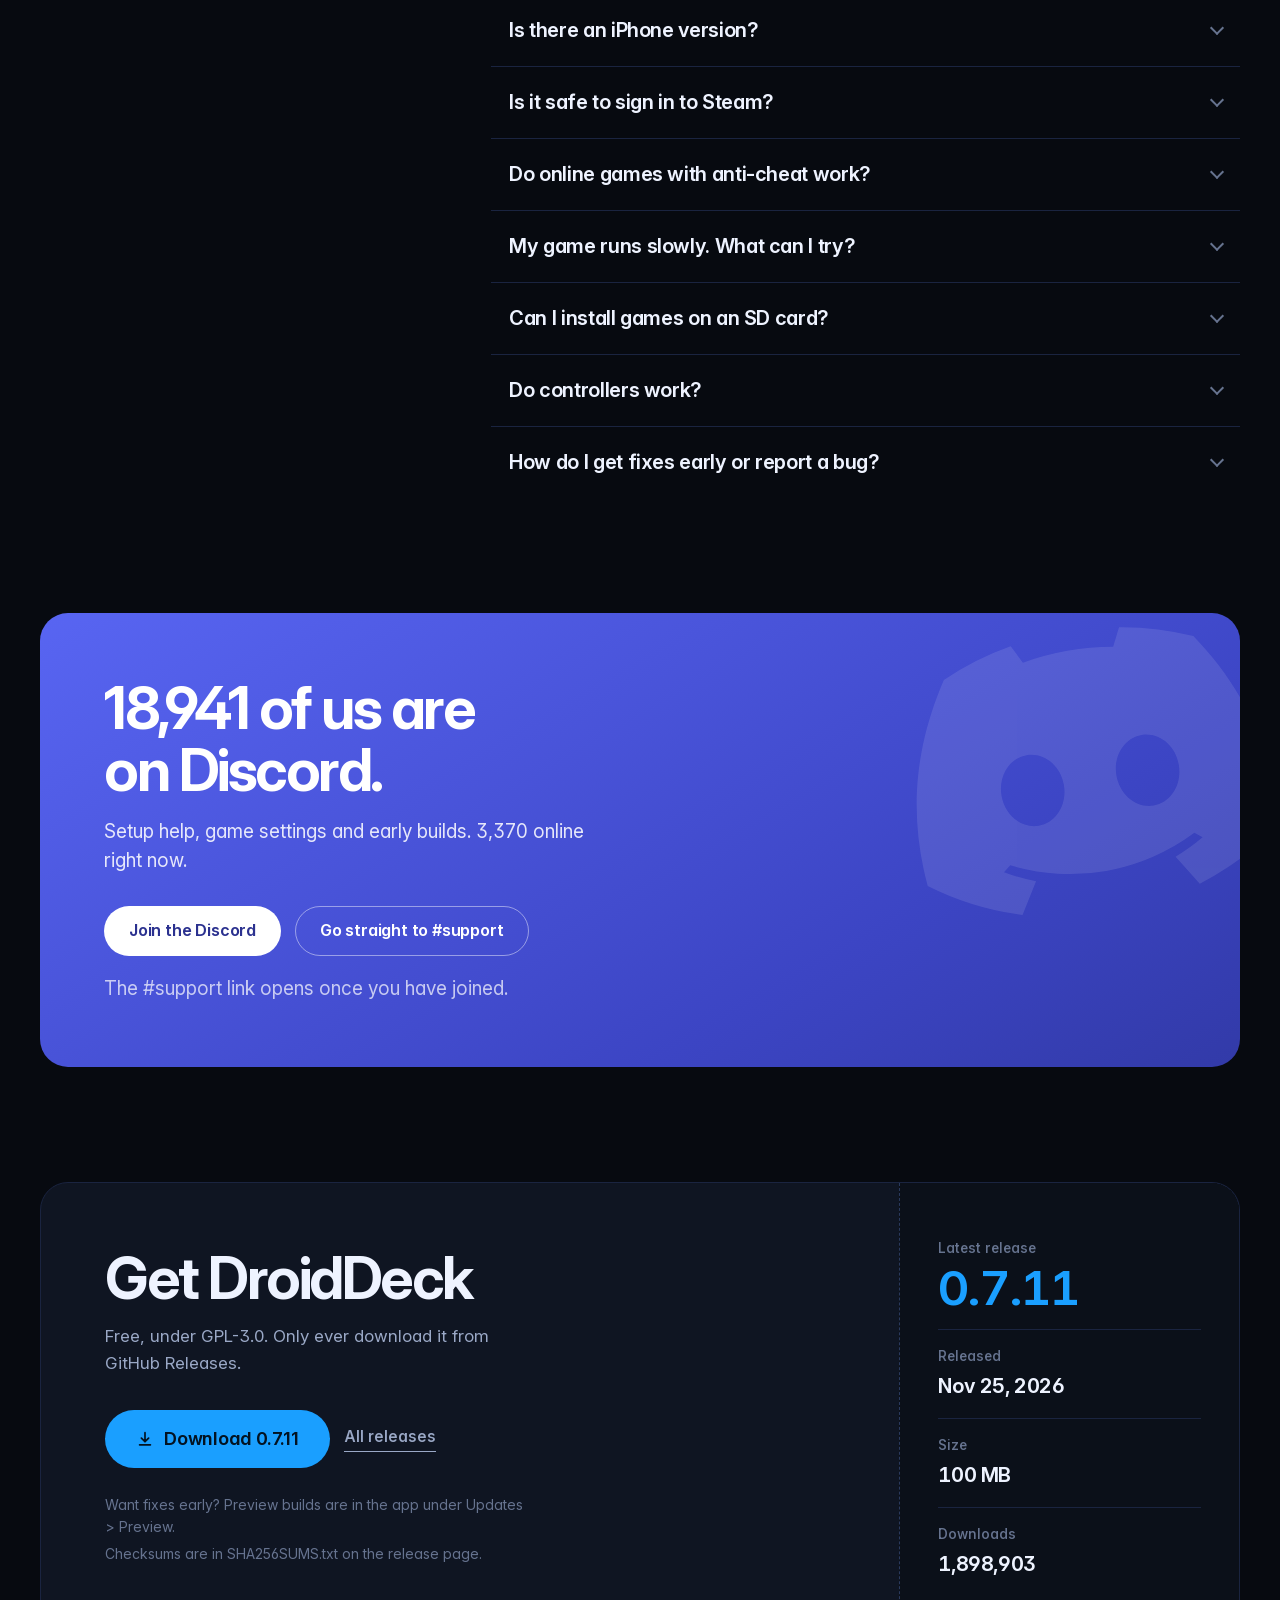
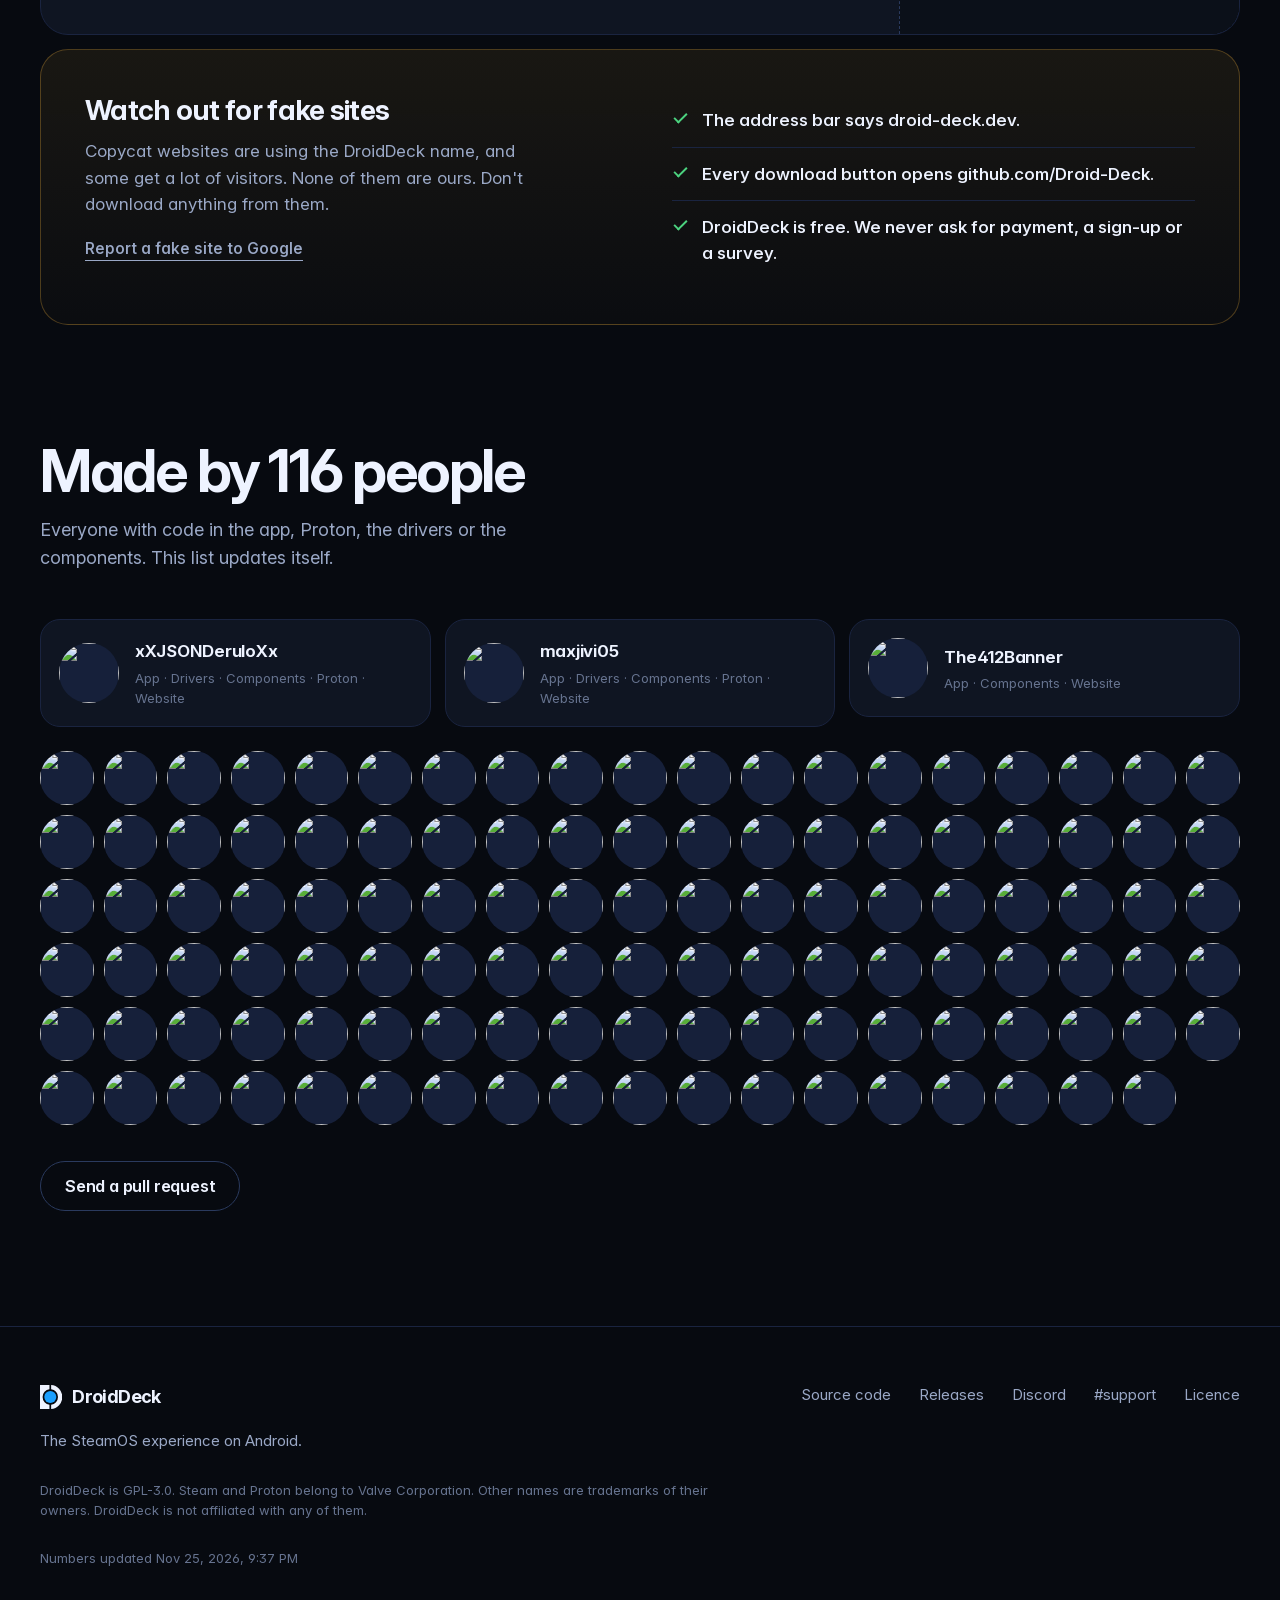
==== commit d52839ed: "Merge remote-tracking branch 'origin/main' into design/de-slop # Conflicts: #	index.html" ====
--- a/index.html
+++ b/index.html
@@ -22,10 +22,11 @@
 <link rel="icon" href="assets/img/icon-512.png" type="image/png" sizes="512x512">
 <link rel="apple-touch-icon" href="assets/img/apple-touch-icon.png">
 <link rel="preload" href="assets/fonts/InterVariable.woff2" as="font" type="font/woff2" crossorigin>
-<link rel="stylesheet" href="assets/css/site.css?v=8">
-<script>document.documentElement.classList.add("js")</script>
+<link rel="stylesheet" href="assets/css/site.css?v=12">
+<script>document.documentElement.classList.add("js");setTimeout(function(){document.documentElement.classList.add("ready")},1600)</script>
 <script type="application/ld+json">{"@context":"https://schema.org","@graph":[{"@type":"WebSite","@id":"https://droid-deck.dev/#website","name":"DroidDeck","alternateName":"Droid Deck","url":"https://droid-deck.dev/","inLanguage":"en","publisher":{"@id":"https://droid-deck.dev/#org"}},{"@type":"Organization","@id":"https://droid-deck.dev/#org","name":"DroidDeck","url":"https://droid-deck.dev/","logo":"https://droid-deck.dev/assets/img/icon-512.png","sameAs":["https://github.com/Droid-Deck","https://github.com/Droid-Deck/DroidDeck","https://discord.gg/JRGAvawjsm"]},{"@type":"SoftwareApplication","@id":"https://droid-deck.dev/#app","name":"DroidDeck","url":"https://droid-deck.dev/","description":"DroidDeck brings the SteamOS experience to Android: Steam Gaming Mode, a full Linux desktop, and your games from GOG, Epic, Xbox, Battle.net and more. Free and open source.","image":"https://droid-deck.dev/assets/img/og.png","operatingSystem":"Android 9+","applicationCategory":"GameApplication","softwareVersion":"0.7.11","datePublished":"2026-11-25","license":"https://www.gnu.org/licenses/gpl-3.0.html","downloadUrl":"https://github.com/Droid-Deck/DroidDeck/releases/latest","installUrl":"https://github.com/Droid-Deck/DroidDeck/releases/latest","publisher":{"@id":"https://droid-deck.dev/#org"},"offers":{"@type":"Offer","price":"0","priceCurrency":"USD"}},{"@type":"FAQPage","@id":"https://droid-deck.dev/#faq","mainEntity":[{"@type":"Question","name":"Is DroidDeck free?","acceptedAnswer":{"@type":"Answer","text":"Yes. It is free and open source under GPL-3.0, with no ads and no telemetry."}},{"@type":"Question","name":"Which devices run it?","acceptedAnswer":{"@type":"Answer","text":"Anything on Android 9 or newer. It runs best on Adreno 730 and newer. Mali, Xclipse, PowerVR and older Adreno chips are experimental."}},{"@type":"Question","name":"Do I need root?","acceptedAnswer":{"@type":"Answer","text":"No. On Android 14 or newer you flip one switch in Developer options. The setup guide shows which one."}},{"@type":"Question","name":"Does it work on Mali, Exynos or MediaTek?","acceptedAnswer":{"@type":"Answer","text":"It starts on many of them, but support is experimental. Some games crash or show a black screen. Fixes reach Preview builds first."}},{"@type":"Question","name":"Is it on the Play Store?","acceptedAnswer":{"@type":"Answer","text":"Not today. Get the APK from GitHub Releases. Android may warn you about installing outside the store, which is normal."}},{"@type":"Question","name":"Is there an iPhone version?","acceptedAnswer":{"@type":"Answer","text":"No. DroidDeck is Android only."}},{"@type":"Question","name":"Is it safe to sign in to Steam?","acceptedAnswer":{"@type":"Answer","text":"You sign in inside the real Steam client, the same one a Steam Deck runs. All of DroidDeck's code is public."}},{"@type":"Question","name":"Do online games with anti-cheat work?","acceptedAnswer":{"@type":"Answer","text":"Mostly not. Games that need kernel anti-cheat will not go online. Some Easy Anti-Cheat games can still be played offline."}},{"@type":"Question","name":"My game runs slowly. What can I try?","acceptedAnswer":{"@type":"Answer","text":"Lower the in-game settings first, then try a newer graphics driver in DroidDeck's settings. The performance HUD shows what is holding the game back."}},{"@type":"Question","name":"Can I install games on an SD card?","acceptedAnswer":{"@type":"Answer","text":"Yes. Set External storage as the default under Setup > Storage, then install. Games you already have stay where they are."}},{"@type":"Question","name":"Do controllers work?","acceptedAnswer":{"@type":"Answer","text":"Yes. Built-in controls, Bluetooth and USB pads all work, and you can pair several for split screen. There are touch controls too."}},{"@type":"Question","name":"How do I get fixes early or report a bug?","acceptedAnswer":{"@type":"Answer","text":"Preview builds are in the app under Updates > Preview. For bugs, post in #bug-reports with the zip from Share logs."}}]}]}</script>
-<script src="assets/js/app.js?v=7" defer></script>
+<script src="assets/js/app.js?v=8" defer></script>
+<script src="assets/js/motion.js?v=3" defer></script>
 </head>
 <body>
 <a class="skip" href="#main" data-i18n="nav.skip">Skip to content</a>
@@ -35,7 +36,7 @@
     <svg class="brand-mark" viewBox="0 0 207.92 223.72" aria-hidden="true"><use href="#mark"/></svg>
     <span>DroidDeck</span>
   </a>
-  <nav class="links" id="links">
+  <nav class="links" id="links" data-glide="pill" data-glide-items="a">
     <a href="#features" data-i18n="nav.features">Features</a>
     <a href="#compatibility" data-i18n="nav.compat">Compatibility</a>
     <a href="#videos" data-i18n="nav.media">Videos</a>
@@ -59,73 +60,58 @@
 <main id="main">
 
 <section class="hero" id="top">
-  <div class="hero-art" aria-hidden="true">
-    <svg class="orb" viewBox="0 0 800 800"><circle class="orb-halo" cx="400" cy="400" r="318"/><circle class="orb-core" cx="400" cy="400" r="250"/></svg>
+  <div class="hero-flood" id="hero-flood" aria-hidden="true">
+    <canvas class="hero-wall" id="hero-wall"></canvas>
   </div>
   <div class="wrap hero-grid">
     <div class="hero-copy">
-      <p class="official">
+      <p class="official" data-enter style="--i:0">
         <svg viewBox="0 0 20 20" aria-hidden="true"><path d="M10 2.500l6 2.200v4.600c0 3.700-2.400 6.700-6 8.200-3.600-1.500-6-4.500-6-8.200V4.700z"/><path d="M7.300 10.200l1.900 1.900 3.600-3.900"/></svg>
         <span data-i18n="official.bar">droid-deck.dev is the only official DroidDeck website.</span>
         <a href="#official" data-i18n="official.link">How to spot a fake</a>
       </p>
-      <p class="kicker" data-i18n="hero.kicker">Free and open source. No root.</p>
-      <h1 data-i18n="hero.title">Your Steam library runs on Android now.</h1>
-      <p class="lede" data-i18n="hero.sub">DroidDeck brings the SteamOS experience to handhelds and phones: Gaming Mode, a full Linux desktop, and your games from GOG, Epic, Xbox, Battle.net and more in one library.</p>
-      <div class="actions">
-        <a class="btn btn-primary" href="https://github.com/Droid-Deck/DroidDeck/releases/latest">
+      <h1 data-enter style="--i:1" data-i18n="hero.title">Your Steam library runs on Android now.</h1>
+      <p class="lede" data-enter style="--i:2" data-i18n="hero.sub">DroidDeck brings the SteamOS experience to handhelds and phones: Gaming Mode, a full Linux desktop, and your games from GOG, Epic, Xbox, Battle.net and more in one library.</p>
+      <div class="actions" data-enter style="--i:3">
+        <a class="btn btn-primary" id="hero-cta" href="https://github.com/Droid-Deck/DroidDeck/releases/latest">
           <svg viewBox="0 0 20 20" aria-hidden="true"><path d="M10 3v10m0 0l-4-4m4 4l4-4M4 16.500h12"/></svg>
           <span data-i18n="hero.cta" data-i18n-vars="version">Download 0.7.11</span>
         </a>
         <a class="btn btn-ghost" href="#setup" data-i18n="hero.cta2">How to set it up</a>
       </div>
-      <ul class="facts">
+      <ul class="facts" data-enter style="--i:4">
         <li data-i18n="hero.android">Android 9 or newer</li>
         <li><span data-live="size">100 MB</span> APK</li>
         <li data-i18n="hero.released" data-i18n-vars="date">Released Nov 25, 2026</li>
       </ul>
     </div>
-    <figure class="handheld reveal">
-      <div class="handheld-body">
-        <div class="pad pad-left" aria-hidden="true"><i class="stick"></i><i class="dpad"></i></div>
-        <div class="screen">
-          <video muted loop playsinline preload="none" poster="assets/media/steam-to-desktop.jpg" data-src="assets/media/steam-to-desktop.mp4"></video>
+    <figure class="handheld" data-enter style="--i:5">
+      <div class="phone">
+        <i class="phone-keys" aria-hidden="true"><b></b><b></b></i>
+        <i class="phone-bands" aria-hidden="true"></i>
+        <div class="phone-screen">
+          <i class="phone-cam" aria-hidden="true"></i>
+          <video muted loop playsinline preload="none" poster="assets/media/steam-to-desktop.jpg?v=2" data-src="assets/media/steam-to-desktop.mp4?v=2"></video>
         </div>
-        <div class="pad pad-right" aria-hidden="true"><i class="abxy"><b></b><b></b><b></b><b></b></i><i class="stick"></i></div>
       </div>
       <figcaption data-i18n="hero.caption">Steam Big Picture, then Switch to Desktop.</figcaption>
     </figure>
   </div>
-  <ul class="pledge wrap">
-    <li data-i18n="pledge.source">100% open source</li>
-    <li data-i18n="pledge.ads">No ads</li>
-    <li data-i18n="pledge.telemetry">No telemetry</li>
-    <li data-i18n="pledge.withheld">No source withheld</li>
-  </ul>
 </section>
 
 <section class="stars" id="stars">
-  <div class="wrap stars-grid">
-    <div class="stars-copy reveal">
-      <h2 data-i18n="stars.title">DroidDeck on GitHub</h2>
-      <a class="btn btn-ghost" href="https://github.com/Droid-Deck/DroidDeck" rel="noopener">
-        <svg viewBox="0 0 20 20" aria-hidden="true" class="fill"><path d="M10 1.700l2.550 5.300 5.750.800-4.200 4.050 1.050 5.750L10 14.850 4.850 17.600l1.050-5.750-4.200-4.050 5.750-.800z"/></svg>
-        <span data-i18n="stars.cta">Star DroidDeck</span>
-      </a>
-    </div>
-    <div class="board reveal">
-      <div class="board-head">
-        <span data-i18n="stars.label">Stars on GitHub</span>
-        <span class="live"><i></i><span data-i18n="stars.live">Live</span></span>
-      </div>
-      <div class="flaps" id="flaps" role="img" aria-label=""></div>
-      <dl class="tally">
-        <div><dt data-i18n="stars.rank">Global rank</dt><dd>#<span data-live="rank">2,115</span></dd></div>
-        <div><dt data-i18n="stars.downloads">Downloads</dt><dd data-live="downloads-short">1.9M</dd></div>
-        <div><dt data-i18n="stars.forks">Forks</dt><dd data-live="forks">1,120</dd></div>
-        <div><dt data-i18n="stars.people">Contributors</dt><dd data-live="people">116</dd></div>
-      </dl>
-    </div>
+  <div class="wrap strip">
+    <ul class="pledge">
+      <li data-i18n="pledge.source">100% open source</li>
+      <li data-i18n="pledge.ads">No ads</li>
+      <li data-i18n="pledge.telemetry">No telemetry</li>
+    </ul>
+    <a class="statline" href="https://github.com/Droid-Deck/DroidDeck" rel="noopener">
+      <span class="statline-star"><svg viewBox="0 0 20 20" aria-hidden="true" class="fill"><path d="M10 1.700l2.550 5.300 5.750.800-4.200 4.050 1.050 5.750L10 14.850 4.850 17.600l1.050-5.750-4.200-4.050 5.750-.800z"/></svg><b data-live="stars-short">21.9K</b> <span data-i18n="stars.label">Stars on GitHub</span></span>
+      <span><b data-live="downloads-short">1.9M</b> <span data-i18n="stars.downloads">Downloads</span></span>
+      <span><b data-live="forks">1,120</b> <span data-i18n="stars.forks">Forks</span></span>
+      <span><b data-live="people">116</b> <span data-i18n="stars.people">Contributors</span></span>
+    </a>
   </div>
 </section>
 
@@ -139,7 +125,7 @@
         <h3 data-i18n="f.steam.title">The real Steam client</h3>
         <p data-i18n="f.steam.body">Big Picture, Steam Input, cloud saves, achievements and Remote Play, with your Windows games running through Proton.</p>
       </div>
-      <div class="shot"><video muted loop playsinline preload="none" poster="assets/media/library.jpg" data-src="assets/media/library.mp4"></video></div>
+      <div class="shot"><video muted loop playsinline preload="none" poster="assets/media/library.jpg?v=2" data-src="assets/media/library.mp4?v=2"></video></div>
     </article>
 
     <article class="story story-flip reveal">
@@ -158,10 +144,10 @@
         <h3 data-i18n="f.desktop.title">A full Linux desktop</h3>
         <p data-i18n="f.desktop.body">Pick Switch to Desktop and you land in KDE Plasma, with Firefox, a terminal and an app store.</p>
       </div>
-      <div class="shot shot-tall"><video muted loop playsinline preload="none" poster="assets/media/kde-desktop.jpg" data-src="assets/media/kde-desktop.mp4"></video></div>
+      <div class="shot"><video muted loop playsinline preload="none" poster="assets/media/kde-desktop.jpg?v=2" data-src="assets/media/kde-desktop.mp4?v=2"></video></div>
     </article>
 
-    <div class="tiles">
+    <div class="tiles" data-glide="ring" data-glide-items=".tile">
       <article class="tile reveal">
         <div class="shot"><video muted loop playsinline preload="none" poster="assets/media/droiddeck-hud.jpg" data-src="assets/media/droiddeck-hud.mp4"></video></div>
         <h3 data-i18n="f.hud.title">Performance HUD</h3>
@@ -183,12 +169,12 @@
         <p data-i18n="f.cloud.body">Stream Game Pass without leaving the launcher.</p>
       </article>
       <article class="tile reveal">
-        <div class="shot"><video muted loop playsinline preload="none" poster="assets/media/dual-screen-steam-keyboard.jpg" data-src="assets/media/dual-screen-steam-keyboard.mp4"></video></div>
+        <div class="shot"><video muted loop playsinline preload="none" poster="assets/media/dual-screen-steam-keyboard.jpg?v=2" data-src="assets/media/dual-screen-steam-keyboard.mp4?v=2"></video></div>
         <h3 data-i18n="f.dual.title">Dual screens</h3>
         <p data-i18n="f.dual.body">The second screen becomes a keyboard, a trackpad or a dashboard.</p>
       </article>
       <article class="tile reveal">
-        <div class="shot"><video muted loop playsinline preload="none" poster="assets/media/gradient-theme.jpg" data-src="assets/media/gradient-theme.mp4"></video></div>
+        <div class="shot"><video muted loop playsinline preload="none" poster="assets/media/gradient-theme.jpg?v=2" data-src="assets/media/gradient-theme.mp4?v=2"></video></div>
         <h3 data-i18n="f.themes.title">Themes</h3>
         <p data-i18n="f.themes.body">Recolour the launcher, or mix your own gradient.</p>
       </article>
@@ -196,7 +182,7 @@
 
     <div class="also reveal">
       <h3 data-i18n="also.title">More features</h3>
-      <ul>
+      <ul data-glide="ring" data-glide-items="li">
         <li data-i18n="also.glasses">Head tracking for VITURE, RayNeo, XREAL 1S and Rokid glasses</li>
         <li data-i18n="also.lsfg">LSFG frame generation, if you own Lossless Scaling</li>
         <li data-i18n="also.touch">On-screen controls and touch gestures</li>
@@ -225,13 +211,13 @@
       <label class="field">
         <select id="compat-device" data-i18n-attr="aria-label:compat.device" aria-label="Device"></select>
       </label>
-      <div class="seg" id="compat-status" role="group">
+      <div class="seg" id="compat-status" role="group" data-glide="seg" data-glide-items="button">
         <button type="button" data-status="" class="on" data-i18n="compat.any">Any result</button>
         <button type="button" data-status="great" data-i18n="compat.great">Runs great</button>
         <button type="button" data-status="playable" data-i18n="compat.playable">Playable</button>
       </div>
     </div>
-    <div class="games" id="games"></div>
+    <div class="games" id="games" data-glide="ring" data-glide-items=".game"></div>
     <p class="empty" id="games-empty" hidden data-i18n="compat.empty">Nothing matches. Try another device.</p>
     <div class="games-foot">
       <button class="btn btn-ghost" id="games-more" type="button" hidden></button>
@@ -253,10 +239,10 @@
           <h3 data-i18n="bench.title">On our desks</h3>
           <p data-i18n="bench.sub">The devices DroidDeck is built and tested on, every day.</p>
         </div>
-        <ul class="bench-list" id="bench"></ul>
+        <ul class="bench-list" id="bench" data-glide="pill" data-glide-items="button"></ul>
       </div>
       <h3 class="minor" data-i18n="devices.seen">Devices in community reports</h3>
-      <ul class="device-list" id="device-list"></ul>
+      <ul class="device-list" id="device-list" data-glide="ring" data-glide-items="button"></ul>
     </div>
   </div>
 </section>
@@ -267,7 +253,7 @@
       <h2 class="section-title" data-i18n="media.title">Seen on YouTube</h2>
       <p data-i18n="media.sub">Recent videos from the community.</p>
     </div>
-    <div class="videos" id="video-list"></div>
+    <div class="videos" id="video-list" data-glide="ring" data-glide-items=".video"></div>
     <div class="games-foot">
       <button class="btn btn-ghost" id="videos-more" type="button" hidden data-i18n="media.more">Show more videos</button>
       <a class="text-link" href="https://www.youtube.com/results?search_query=DroidDeck&amp;sp=CAI%253D" rel="noopener" data-i18n="media.all">More on YouTube</a>
@@ -303,7 +289,7 @@
 <section class="faq" id="faq">
   <div class="wrap faq-grid">
     <h2 class="section-title reveal" data-i18n="faq.title">FAQ</h2>
-    <div class="faq-list">
+    <div class="faq-list" data-glide="pill" data-glide-items="summary">
       <details class="reveal"><summary data-i18n="faq.q1">Is DroidDeck free?</summary><p data-i18n="faq.a1">Yes. It is free and open source under GPL-3.0, with no ads and no telemetry.</p></details>
       <details class="reveal"><summary data-i18n="faq.q2">Which devices run it?</summary><p data-i18n="faq.a2">Anything on Android 9 or newer. It runs best on Adreno 730 and newer. Mali, Xclipse, PowerVR and older Adreno chips are experimental.</p></details>
       <details class="reveal"><summary data-i18n="faq.q3">Do I need root?</summary><p data-i18n="faq.a3">No. On Android 14 or newer you flip one switch in Developer options. The setup guide shows which one.</p></details>
@@ -379,7 +365,7 @@
       <h2 class="section-title" data-i18n="people.title" data-i18n-vars="n">Made by 116 people</h2>
       <p data-i18n="people.sub">Everyone with code in the app, Proton, the drivers or the components. This list updates itself.</p>
     </div>
-    <ul class="leads" id="leads"></ul>
+    <ul class="leads" id="leads" data-glide="ring" data-glide-items="a"></ul>
     <ul class="crowd" id="crowd"></ul>
     <a class="btn btn-ghost" href="https://github.com/Droid-Deck/DroidDeck/pulls" rel="noopener" data-i18n="people.cta">Send a pull request</a>
   </div>
@@ -415,7 +401,7 @@
       </a>
       <p data-i18n="footer.tagline">The SteamOS experience on Android.</p>
     </div>
-    <nav class="foot-links">
+    <nav class="foot-links" data-glide="pill" data-glide-items="a">
       <a href="https://github.com/Droid-Deck/DroidDeck" rel="noopener" data-i18n="footer.source">Source code</a>
       <a href="https://github.com/Droid-Deck/DroidDeck/releases" rel="noopener" data-i18n="footer.releases">Releases</a>
       <a href="https://discord.gg/JRGAvawjsm" rel="noopener">Discord</a>
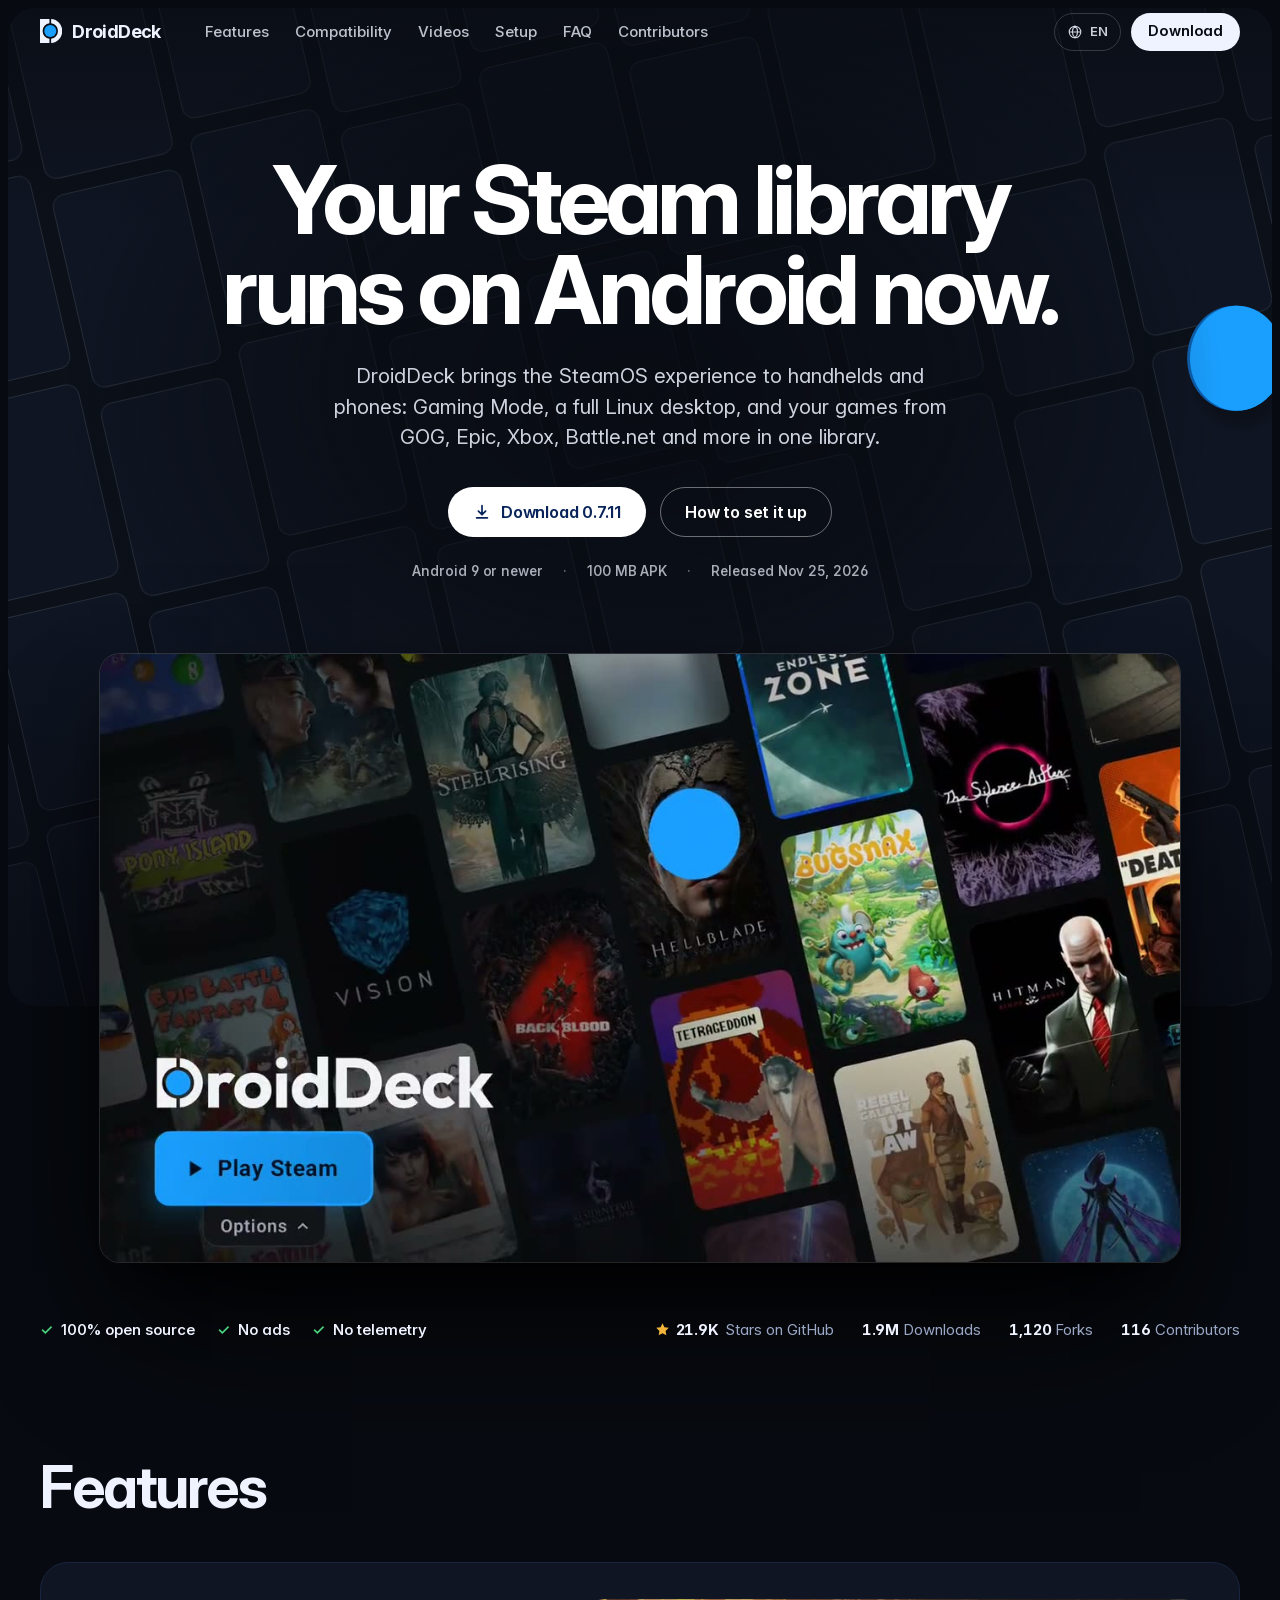
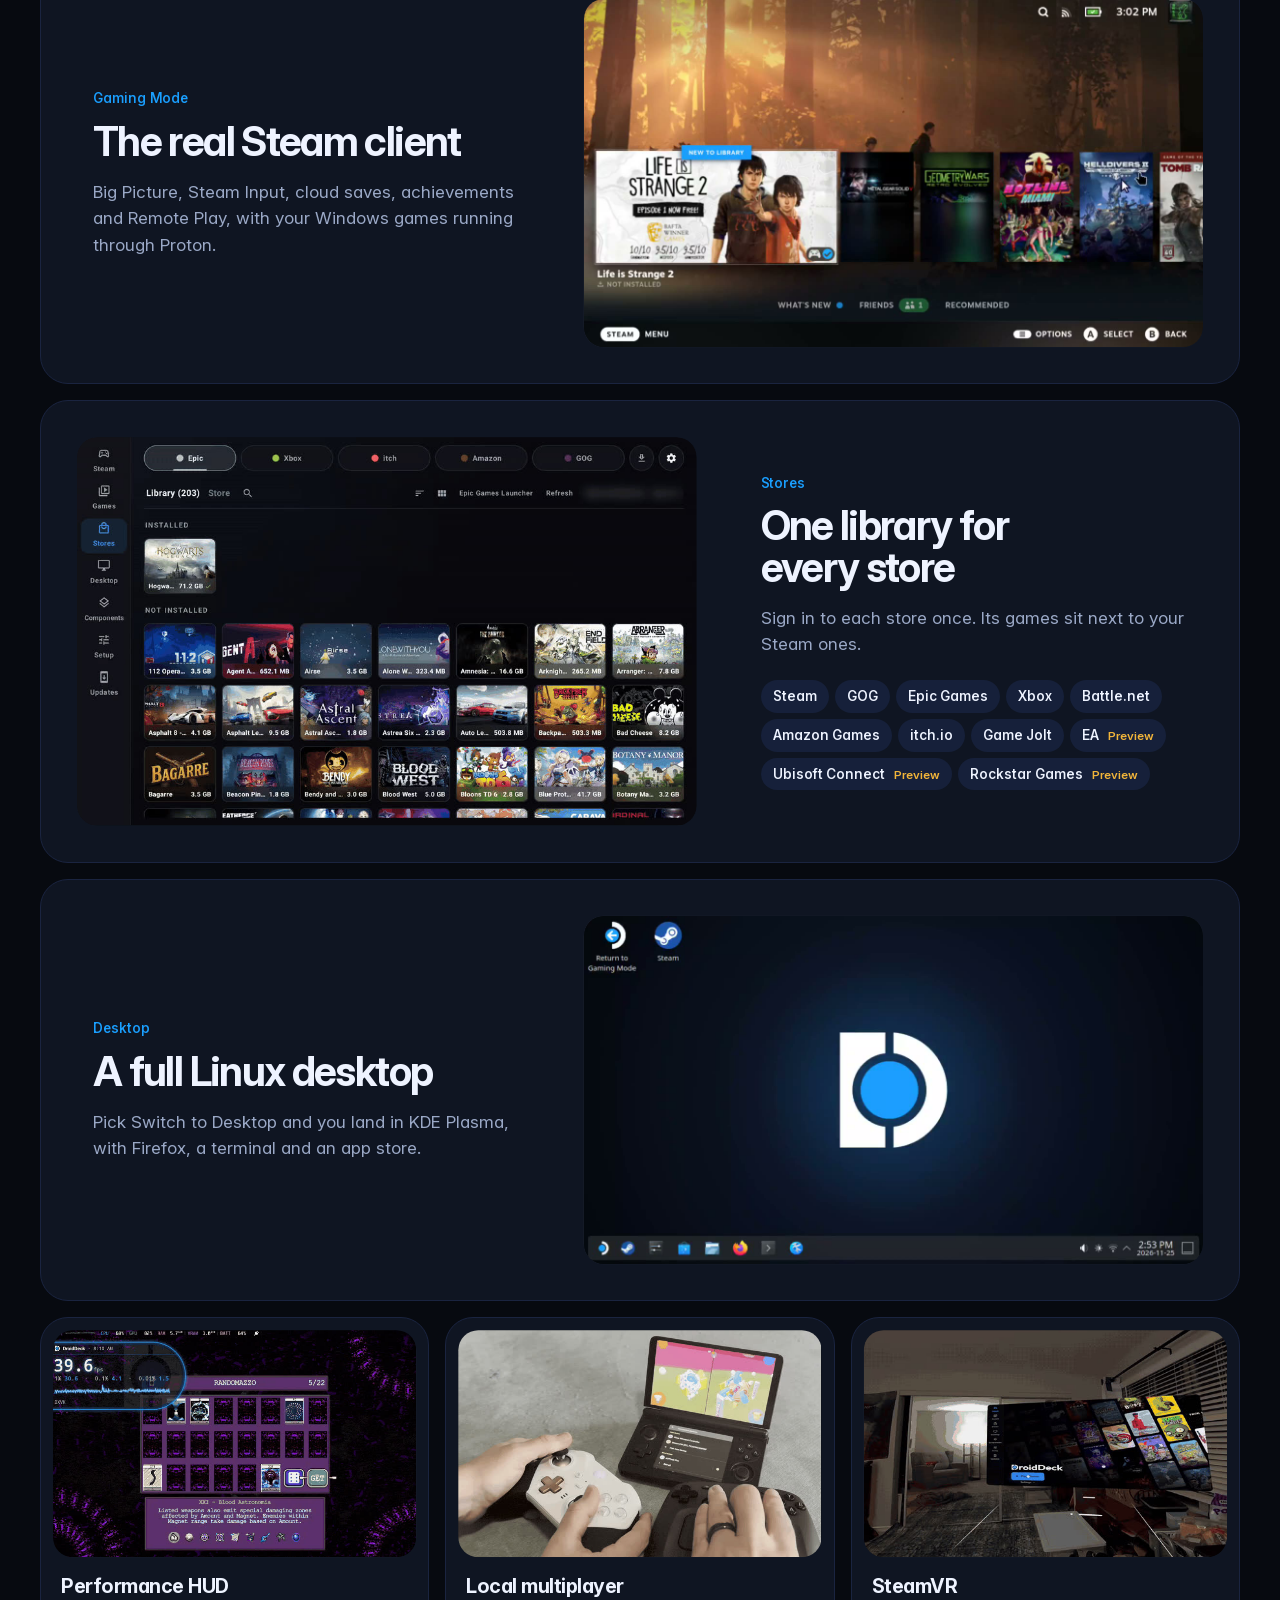
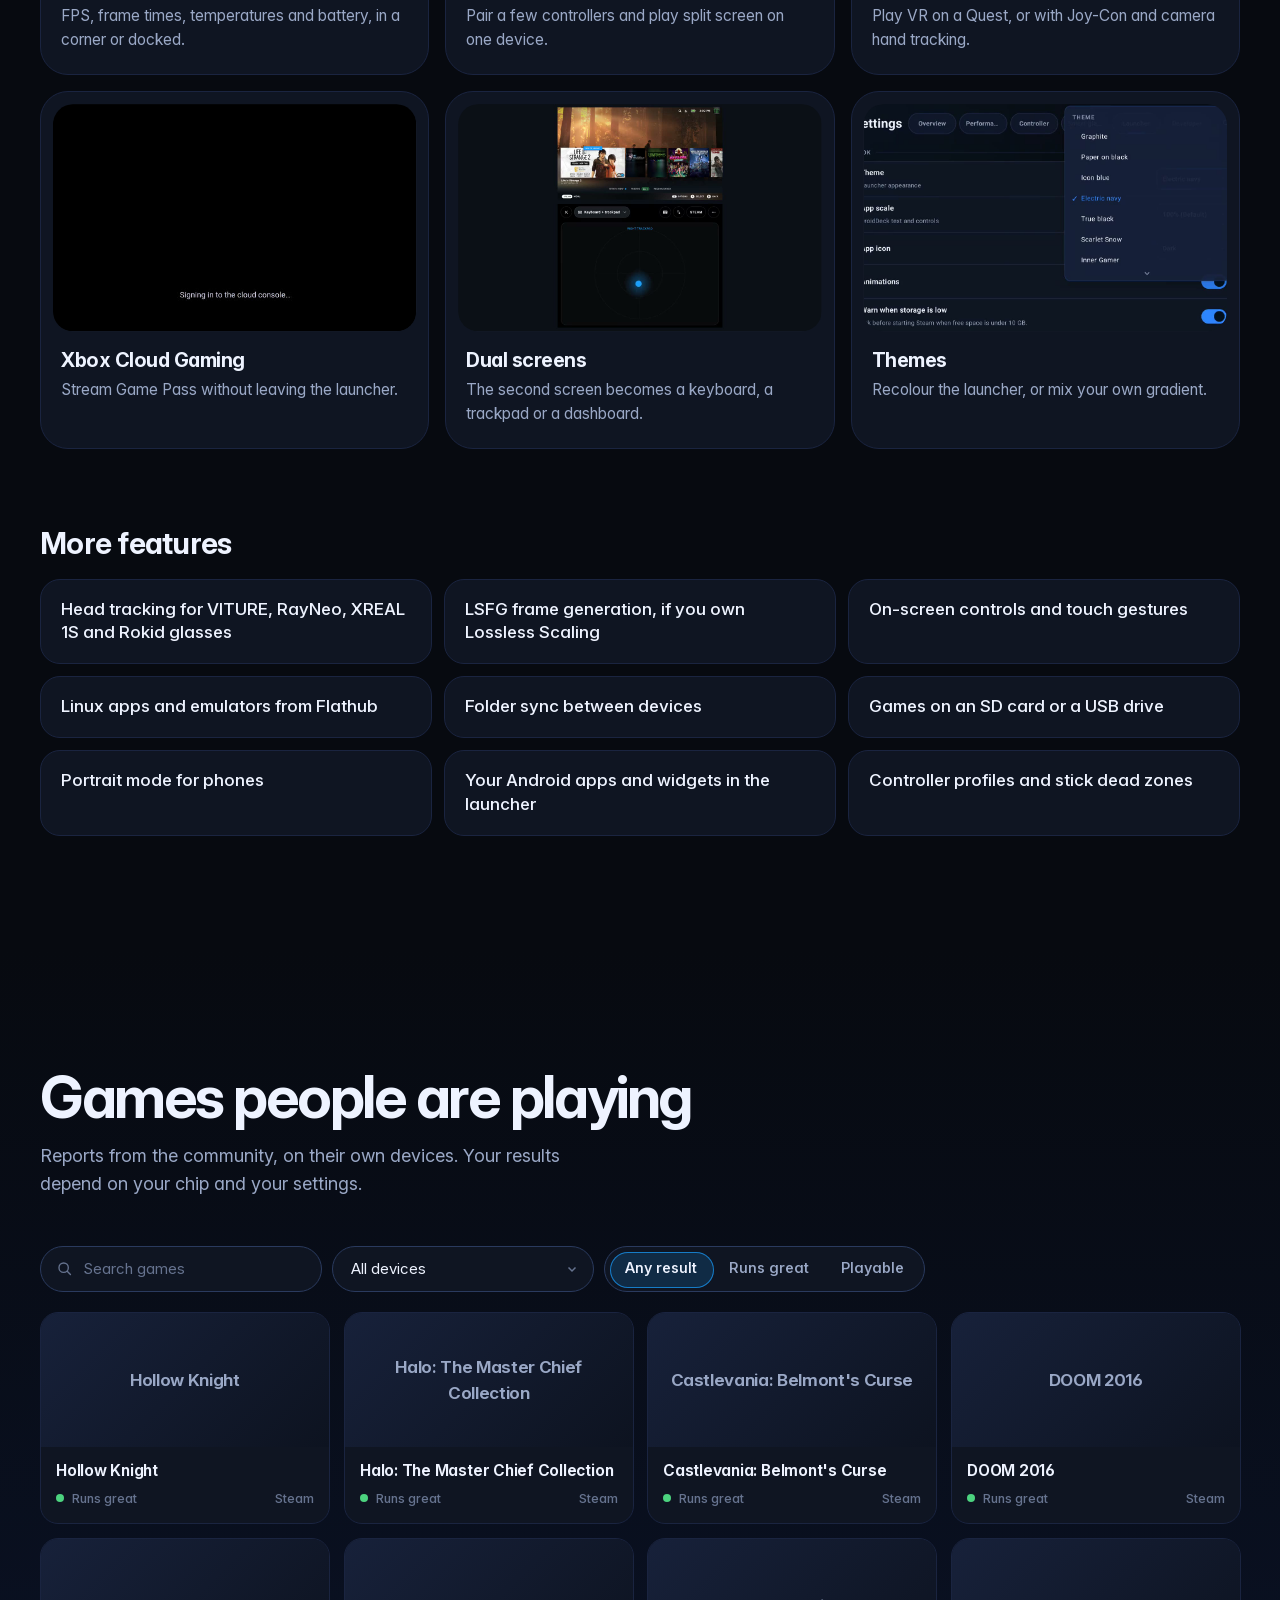
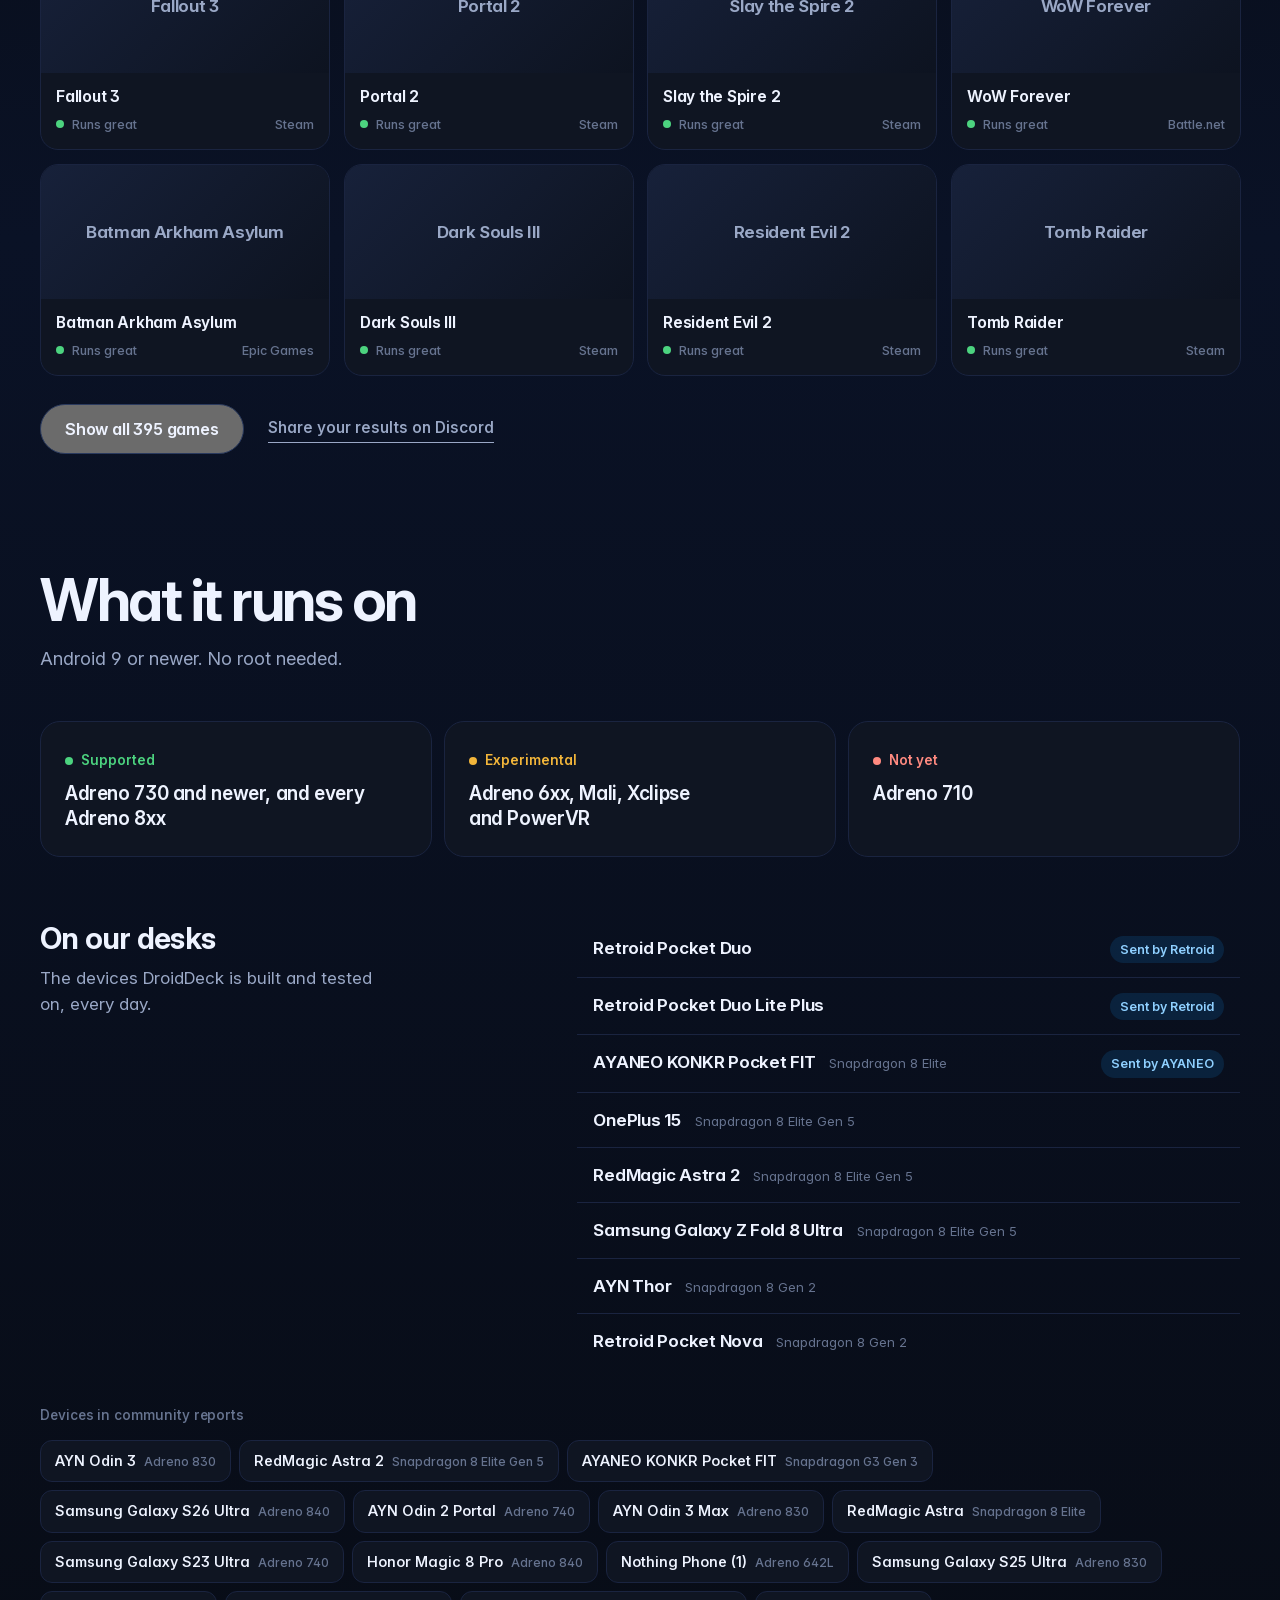
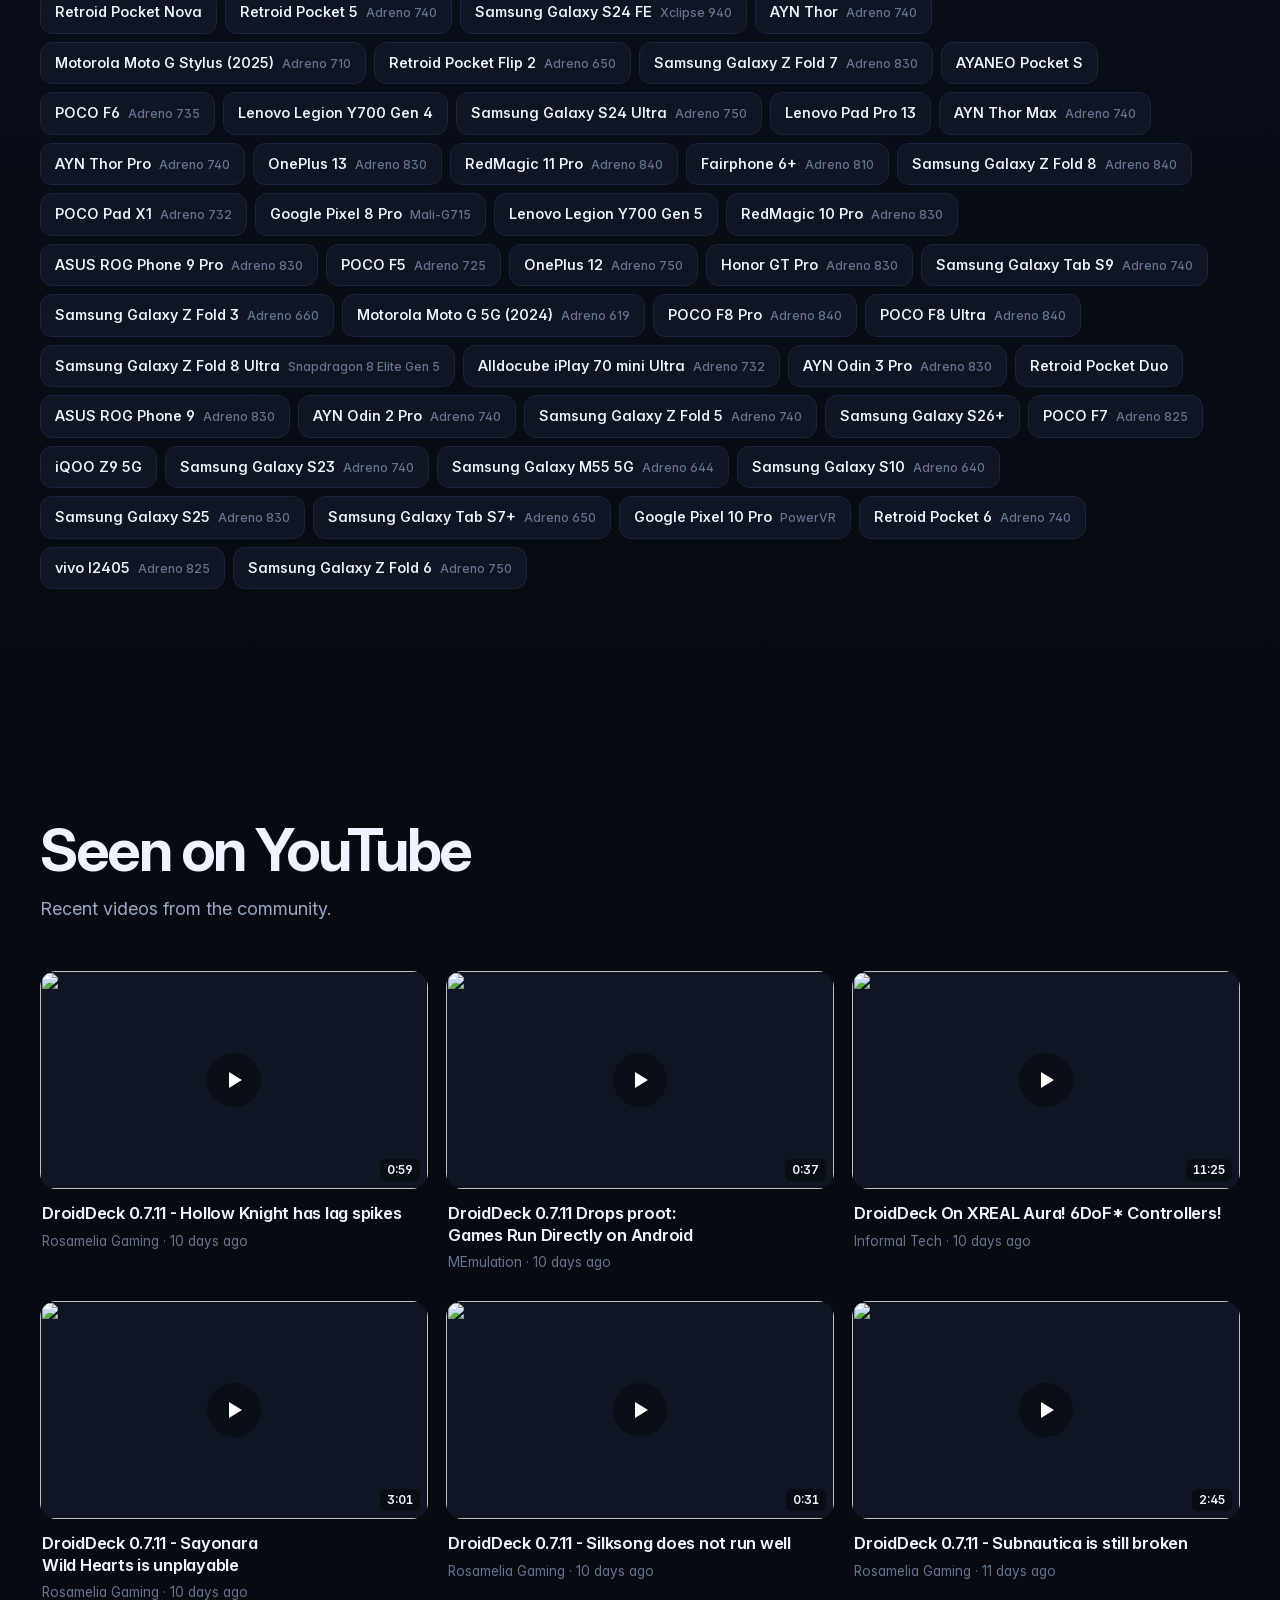
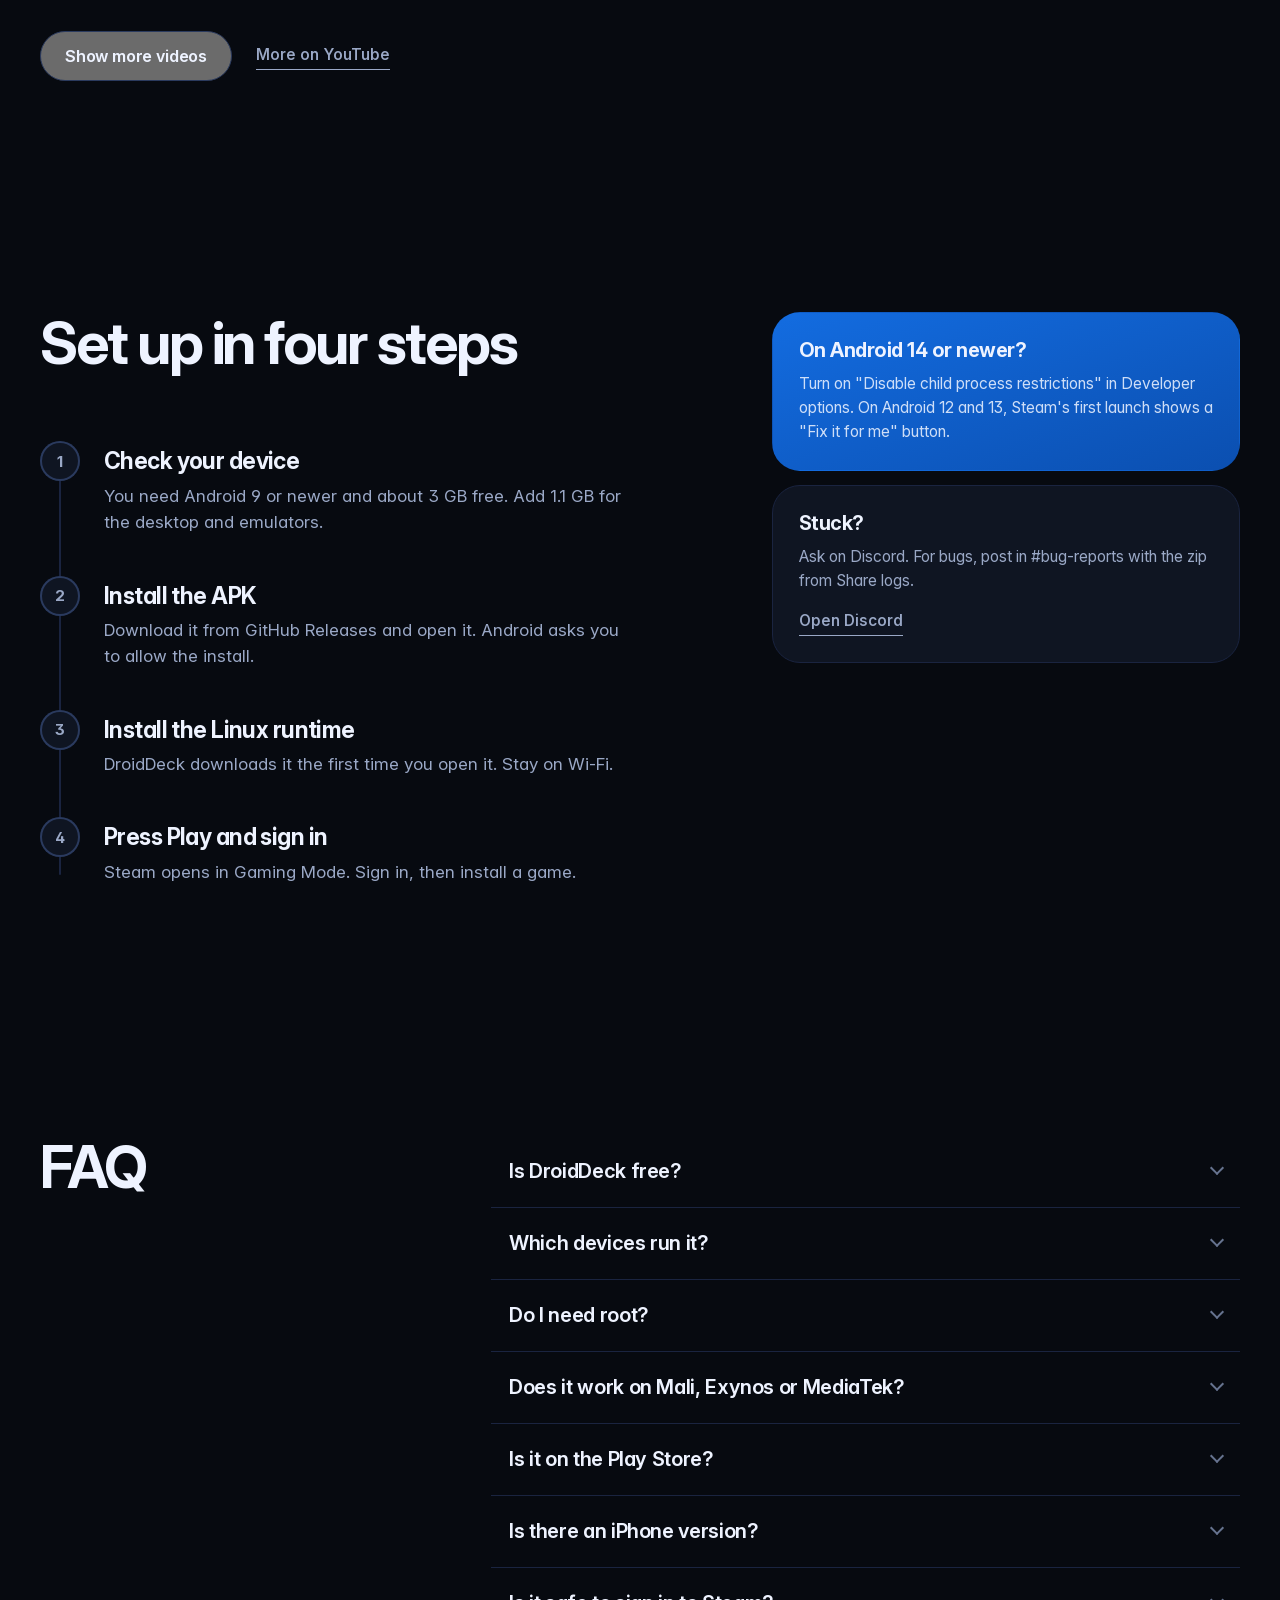
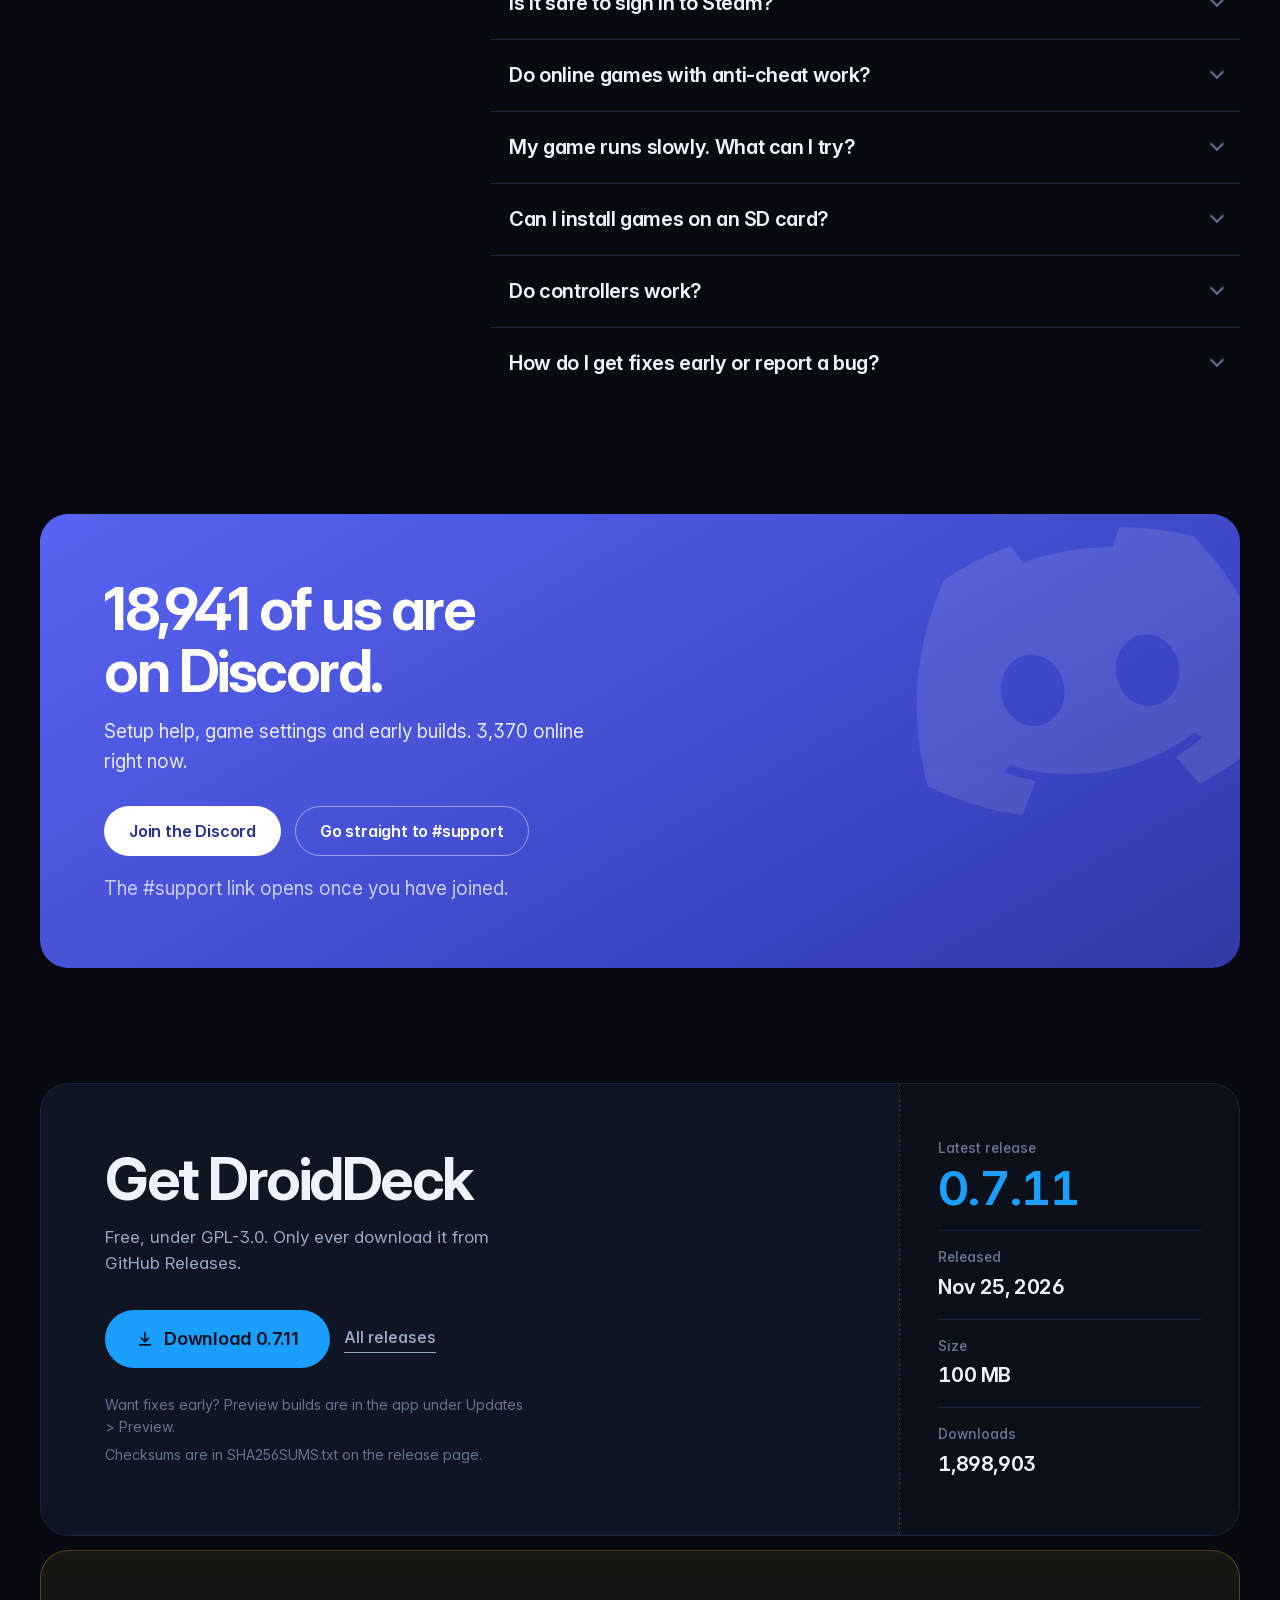
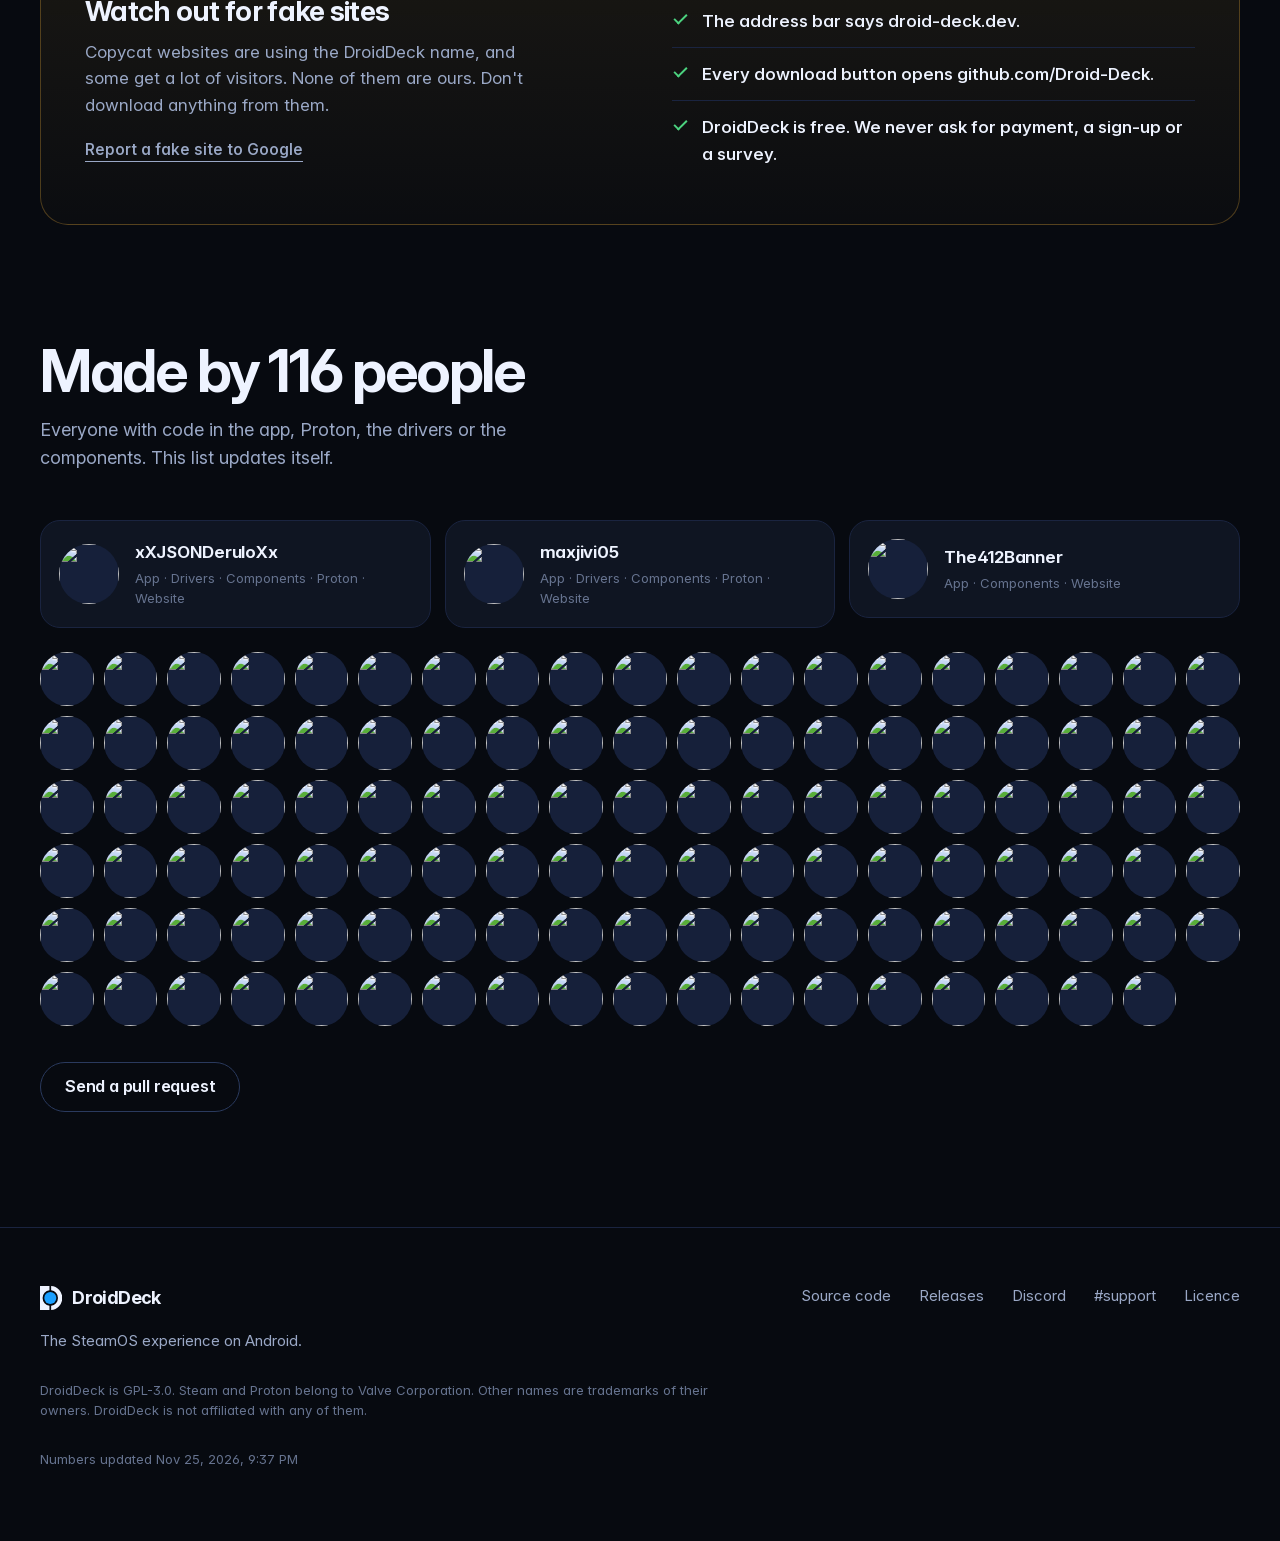
==== commit 2b86e62a: "design: 3D handheld for the hero clip, drop the caption and official-site bar" ====
--- a/index.html
+++ b/index.html
@@ -22,11 +22,12 @@
 <link rel="icon" href="assets/img/icon-512.png" type="image/png" sizes="512x512">
 <link rel="apple-touch-icon" href="assets/img/apple-touch-icon.png">
 <link rel="preload" href="assets/fonts/InterVariable.woff2" as="font" type="font/woff2" crossorigin>
-<link rel="stylesheet" href="assets/css/site.css?v=12">
+<link rel="stylesheet" href="assets/css/site.css?v=14">
 <script>document.documentElement.classList.add("js");setTimeout(function(){document.documentElement.classList.add("ready")},1600)</script>
 <script type="application/ld+json">{"@context":"https://schema.org","@graph":[{"@type":"WebSite","@id":"https://droid-deck.dev/#website","name":"DroidDeck","alternateName":"Droid Deck","url":"https://droid-deck.dev/","inLanguage":"en","publisher":{"@id":"https://droid-deck.dev/#org"}},{"@type":"Organization","@id":"https://droid-deck.dev/#org","name":"DroidDeck","url":"https://droid-deck.dev/","logo":"https://droid-deck.dev/assets/img/icon-512.png","sameAs":["https://github.com/Droid-Deck","https://github.com/Droid-Deck/DroidDeck","https://discord.gg/JRGAvawjsm"]},{"@type":"SoftwareApplication","@id":"https://droid-deck.dev/#app","name":"DroidDeck","url":"https://droid-deck.dev/","description":"DroidDeck brings the SteamOS experience to Android: Steam Gaming Mode, a full Linux desktop, and your games from GOG, Epic, Xbox, Battle.net and more. Free and open source.","image":"https://droid-deck.dev/assets/img/og.png","operatingSystem":"Android 9+","applicationCategory":"GameApplication","softwareVersion":"0.7.11","datePublished":"2026-11-25","license":"https://www.gnu.org/licenses/gpl-3.0.html","downloadUrl":"https://github.com/Droid-Deck/DroidDeck/releases/latest","installUrl":"https://github.com/Droid-Deck/DroidDeck/releases/latest","publisher":{"@id":"https://droid-deck.dev/#org"},"offers":{"@type":"Offer","price":"0","priceCurrency":"USD"}},{"@type":"FAQPage","@id":"https://droid-deck.dev/#faq","mainEntity":[{"@type":"Question","name":"Is DroidDeck free?","acceptedAnswer":{"@type":"Answer","text":"Yes. It is free and open source under GPL-3.0, with no ads and no telemetry."}},{"@type":"Question","name":"Which devices run it?","acceptedAnswer":{"@type":"Answer","text":"Anything on Android 9 or newer. It runs best on Adreno 730 and newer. Mali, Xclipse, PowerVR and older Adreno chips are experimental."}},{"@type":"Question","name":"Do I need root?","acceptedAnswer":{"@type":"Answer","text":"No. On Android 14 or newer you flip one switch in Developer options. The setup guide shows which one."}},{"@type":"Question","name":"Does it work on Mali, Exynos or MediaTek?","acceptedAnswer":{"@type":"Answer","text":"It starts on many of them, but support is experimental. Some games crash or show a black screen. Fixes reach Preview builds first."}},{"@type":"Question","name":"Is it on the Play Store?","acceptedAnswer":{"@type":"Answer","text":"Not today. Get the APK from GitHub Releases. Android may warn you about installing outside the store, which is normal."}},{"@type":"Question","name":"Is there an iPhone version?","acceptedAnswer":{"@type":"Answer","text":"No. DroidDeck is Android only."}},{"@type":"Question","name":"Is it safe to sign in to Steam?","acceptedAnswer":{"@type":"Answer","text":"You sign in inside the real Steam client, the same one a Steam Deck runs. All of DroidDeck's code is public."}},{"@type":"Question","name":"Do online games with anti-cheat work?","acceptedAnswer":{"@type":"Answer","text":"Mostly not. Games that need kernel anti-cheat will not go online. Some Easy Anti-Cheat games can still be played offline."}},{"@type":"Question","name":"My game runs slowly. What can I try?","acceptedAnswer":{"@type":"Answer","text":"Lower the in-game settings first, then try a newer graphics driver in DroidDeck's settings. The performance HUD shows what is holding the game back."}},{"@type":"Question","name":"Can I install games on an SD card?","acceptedAnswer":{"@type":"Answer","text":"Yes. Set External storage as the default under Setup > Storage, then install. Games you already have stay where they are."}},{"@type":"Question","name":"Do controllers work?","acceptedAnswer":{"@type":"Answer","text":"Yes. Built-in controls, Bluetooth and USB pads all work, and you can pair several for split screen. There are touch controls too."}},{"@type":"Question","name":"How do I get fixes early or report a bug?","acceptedAnswer":{"@type":"Answer","text":"Preview builds are in the app under Updates > Preview. For bugs, post in #bug-reports with the zip from Share logs."}}]}]}</script>
 <script src="assets/js/app.js?v=8" defer></script>
 <script src="assets/js/motion.js?v=3" defer></script>
+<script type="module" src="assets/js/handheld.js?v=2"></script>
 </head>
 <body>
 <a class="skip" href="#main" data-i18n="nav.skip">Skip to content</a>
@@ -65,11 +66,6 @@
   </div>
   <div class="wrap hero-grid">
     <div class="hero-copy">
-      <p class="official" data-enter style="--i:0">
-        <svg viewBox="0 0 20 20" aria-hidden="true"><path d="M10 2.500l6 2.200v4.600c0 3.700-2.400 6.700-6 8.200-3.600-1.500-6-4.500-6-8.200V4.700z"/><path d="M7.300 10.200l1.900 1.900 3.600-3.900"/></svg>
-        <span data-i18n="official.bar">droid-deck.dev is the only official DroidDeck website.</span>
-        <a href="#official" data-i18n="official.link">How to spot a fake</a>
-      </p>
       <h1 data-enter style="--i:1" data-i18n="hero.title">Your Steam library runs on Android now.</h1>
       <p class="lede" data-enter style="--i:2" data-i18n="hero.sub">DroidDeck brings the SteamOS experience to handhelds and phones: Gaming Mode, a full Linux desktop, and your games from GOG, Epic, Xbox, Battle.net and more in one library.</p>
       <div class="actions" data-enter style="--i:3">
@@ -87,14 +83,10 @@
     </div>
     <figure class="handheld" data-enter style="--i:5">
       <div class="phone">
-        <i class="phone-keys" aria-hidden="true"><b></b><b></b></i>
-        <i class="phone-bands" aria-hidden="true"></i>
         <div class="phone-screen">
-          <i class="phone-cam" aria-hidden="true"></i>
           <video muted loop playsinline preload="none" poster="assets/media/steam-to-desktop.jpg?v=2" data-src="assets/media/steam-to-desktop.mp4?v=2"></video>
         </div>
       </div>
-      <figcaption data-i18n="hero.caption">Steam Big Picture, then Switch to Desktop.</figcaption>
     </figure>
   </div>
 </section>
--- a/assets/css/site.css
+++ b/assets/css/site.css
@@ -274,10 +274,6 @@
 .facts { display: flex; flex-wrap: wrap; justify-content: center; gap: 4px 20px; margin-top: 24px; color: rgba(238, 243, 255, 0.7); }
 .facts li + li::before { content: "·"; margin-inline-end: 20px; color: rgba(255, 255, 255, 0.4); }
 
-.official { margin: 0 auto 26px; max-width: 560px; font-size: 14px; font-weight: 500; color: rgba(238, 243, 255, 0.82); }
-.official svg { display: none; }
-.official a { margin-inline-start: 6px; color: #fff; font-weight: 600; text-decoration: underline; text-decoration-color: rgba(255, 255, 255, 0.45); text-underline-offset: 3px; transition: text-decoration-color 0.2s; }
-.official a:hover { text-decoration-color: #fff; }
 
 .js [data-enter] {
   opacity: 0;
@@ -289,71 +285,25 @@
 .js .handheld[data-enter] { transform: translateY(70px) scale(0.96); transition-duration: 0.6s, 1.1s; }
 .js.ready .handheld[data-enter] { transform: none; }
 
-/* A phone held sideways: bezel, punch-hole and keys only, nothing invented. */
-.handheld { position: relative; width: 100%; max-width: 1080px; margin-inline: auto; container-type: inline-size; perspective: 1800px; }
-/* Metal rim (.phone), black glass (::before), screen, sheen (::after). Sizes in cqw so it scales as one object. */
-.phone {
-  --rim: 0.42cqw;
-  --bezel: 0.95cqw;
-  --round: 4.9cqw;
+.handheld { position: relative; width: 100%; max-width: 1080px; margin-inline: auto; }
+.phone { position: relative; }
+.phone-screen {
   position: relative;
-  padding: calc(var(--rim) + var(--bezel));
-  border-radius: var(--round);
-  background:
-    linear-gradient(180deg, #c9d0dc 0%, #6b7383 1.6%, #2b313c 5%, #1a1e26 50%, #2b313c 95%, #6b7383 98.4%, #b9c1ce 100%),
-    #1a1e26;
+  overflow: hidden;
+  aspect-ratio: 16 / 9;
+  border-radius: clamp(12px, 1.8vw, 20px);
+  background: #000;
   box-shadow:
-    inset 0 0 0 1px rgba(255, 255, 255, 0.28),
-    inset 0 1px 0 1px rgba(255, 255, 255, 0.18),
-    0 1px 1px rgba(0, 0, 0, 0.6),
-    0 3px 6px rgba(0, 0, 0, 0.35),
-    0 30px 50px -24px rgba(0, 0, 0, 0.9),
-    0 70px 120px -50px rgba(0, 0, 0, 0.9),
-    0 40px 140px -60px rgba(26, 159, 255, 0.5);
-  transform-origin: 50% 100%;
-}
-.phone::before {
-  content: "";
-  position: absolute;
-  inset: var(--rim);
-  border-radius: calc(var(--round) - var(--rim));
-  background: #020203;
-  box-shadow: inset 0 0 0 0.08cqw rgba(0, 0, 0, 0.9), 0 0 0 0.06cqw rgba(255, 255, 255, 0.08);
-}
-.phone::after {
-  content: "";
-  position: absolute;
-  z-index: 2;
-  inset: var(--rim);
-  border-radius: calc(var(--round) - var(--rim));
-  background:
-    linear-gradient(104deg, rgba(255, 255, 255, 0.1) 0%, rgba(255, 255, 255, 0.04) 22%, transparent 22.2%, transparent 64%, rgba(255, 255, 255, 0.025) 64.2%, transparent 80%),
-    radial-gradient(120% 60% at 50% -10%, rgba(255, 255, 255, 0.06), transparent 60%);
-  pointer-events: none;
-}
-.phone-bands::before, .phone-bands::after {
-  content: "";
-  position: absolute;
-  z-index: 1;
-  width: 0.36cqw;
-  height: var(--rim);
-  background: rgba(120, 128, 140, 0.55);
-}
-.phone-bands::before { top: 0; left: 9%; }
-.phone-bands::after { bottom: 0; right: 9%; }
-.phone-keys { position: absolute; bottom: 100%; left: 0; right: 0; height: max(3px, 0.5cqw); }
-.phone-keys b { position: absolute; bottom: -0.04cqw; height: 100%; border-radius: 0.3cqw 0.3cqw 0 0; background: linear-gradient(180deg, #aeb6c3, #4a5262 55%, #2b313c); box-shadow: inset 0 0.05cqw 0 rgba(255, 255, 255, 0.5); }
-.phone-keys b:first-child { left: 62%; width: 9.5cqw; }
-.phone-keys b:last-child { left: 76%; width: 4.6cqw; }
-.phone-screen { position: relative; z-index: 1; overflow: hidden; aspect-ratio: 16 / 9; border-radius: calc(var(--round) - var(--rim) - var(--bezel) * 0.7); background: #000; }
+    0 0 0 1px rgba(255, 255, 255, 0.14),
+    0 30px 60px -20px rgba(0, 0, 0, 0.9),
+    0 80px 140px -40px rgba(0, 0, 0, 0.95);
+}
 .phone-screen video { position: absolute; inset: 0; width: 100%; height: 100%; object-fit: cover; }
-.phone-cam { position: absolute; z-index: 1; left: 1.9cqw; top: 50%; width: 1.25cqw; aspect-ratio: 1; margin-top: -0.625cqw; border-radius: 50%; background: radial-gradient(circle at 42% 40%, #3a4660 0 8%, #121826 16%, #04060a 34%, #000 60%); box-shadow: 0 0 0 0.1cqw #0d1016, 0 0 0 0.16cqw rgba(255, 255, 255, 0.04); }
-figcaption { margin-top: 18px; text-align: center; }
-
-@supports (animation-timeline: view()) {
-  .phone { animation: tilt linear both; animation-timeline: view(); animation-range: cover 0% cover 45%; }
-  @keyframes tilt { from { transform: rotateX(16deg) scale(0.94); } to { transform: none; } }
-}
+.handheld.is-3d { aspect-ratio: 2.1 / 1; }
+.handheld-canvas { position: absolute; inset: 0; width: 100%; height: 100%; display: block; }
+/* Kept in layout, invisible: it is the texture source and the films observer still has to see it. */
+.handheld.is-3d .phone { position: absolute; inset: 30% 35%; opacity: 0; pointer-events: none; }
+
 
 /* Proof strip */
 .stars { padding-block: clamp(36px, 5vw, 56px) 0; }
@@ -754,5 +704,4 @@
 @media (prefers-reduced-motion: reduce) {
   html { scroll-behavior: auto; }
   *, *::before, *::after { animation-duration: 0.01ms !important; animation-delay: 0s !important; transition-duration: 0.01ms !important; transition-delay: 0s !important; }
-  .phone { animation: none !important; }
-}
+}
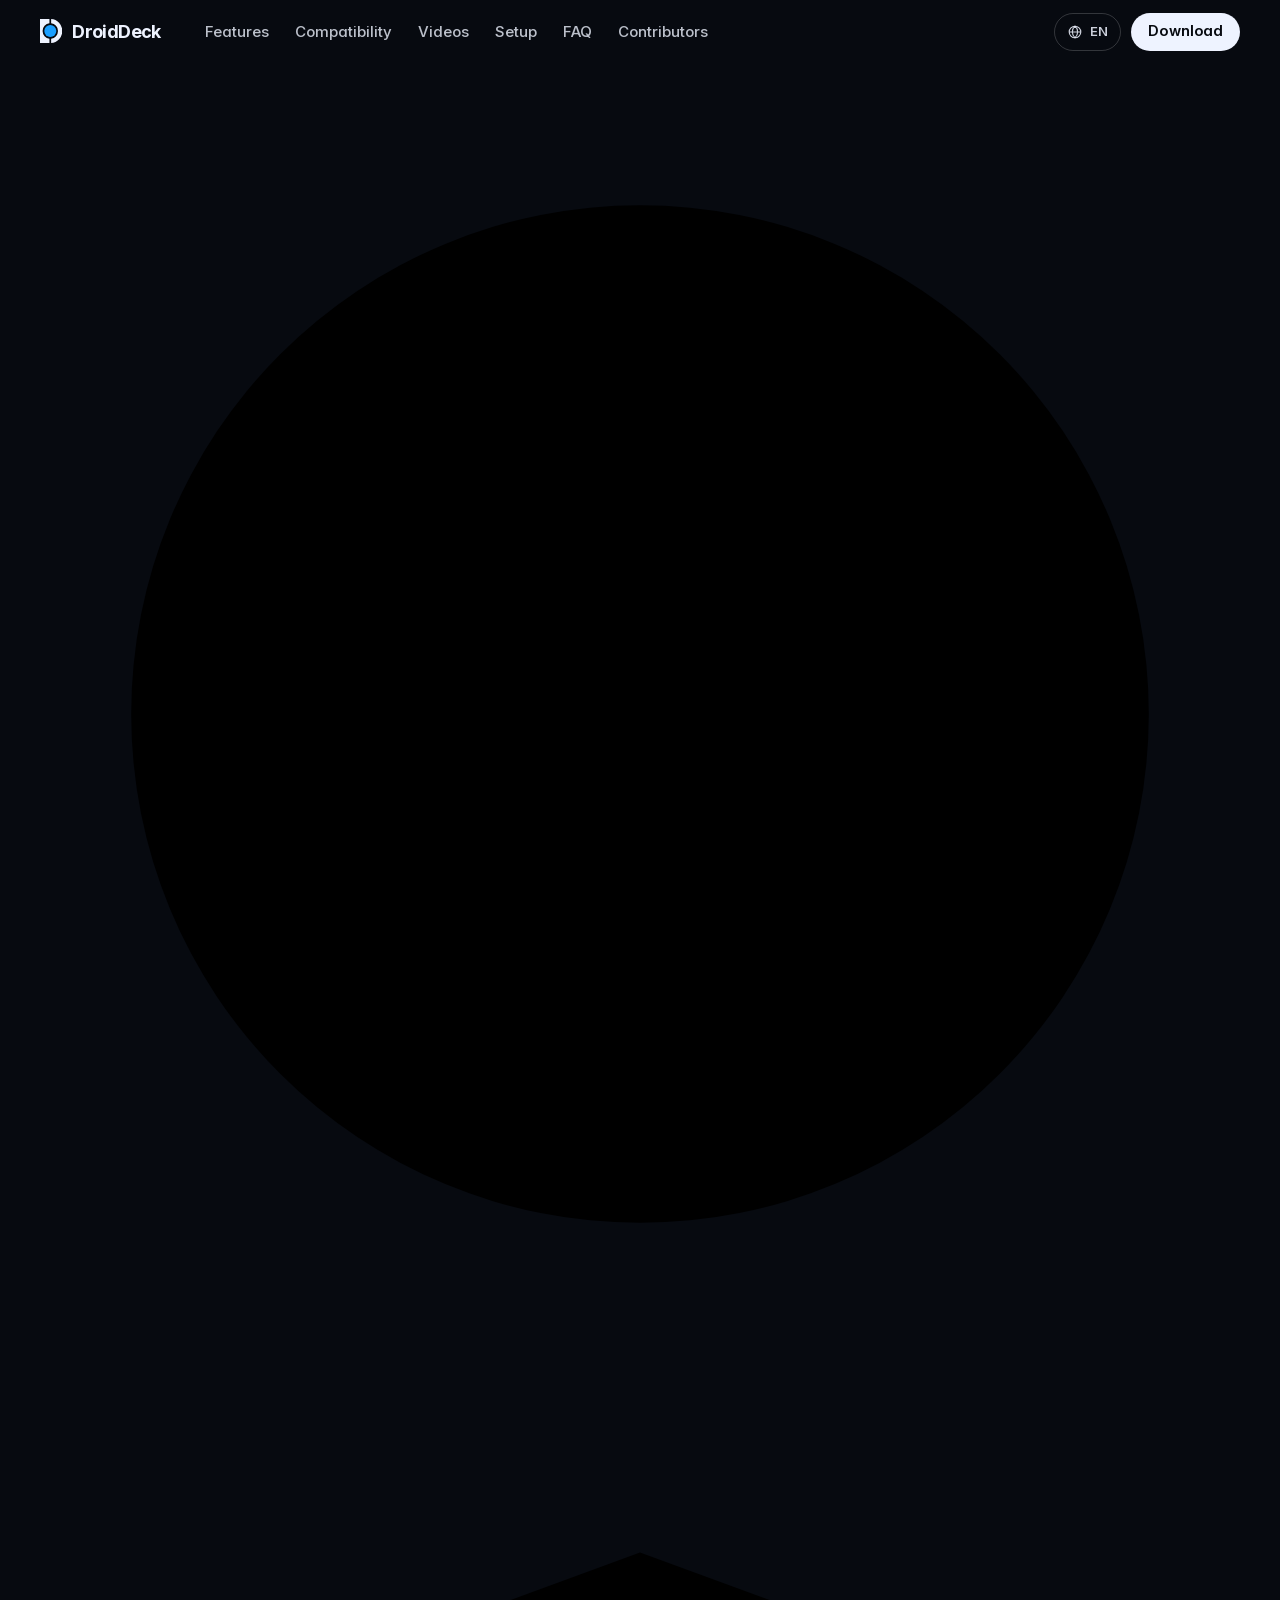
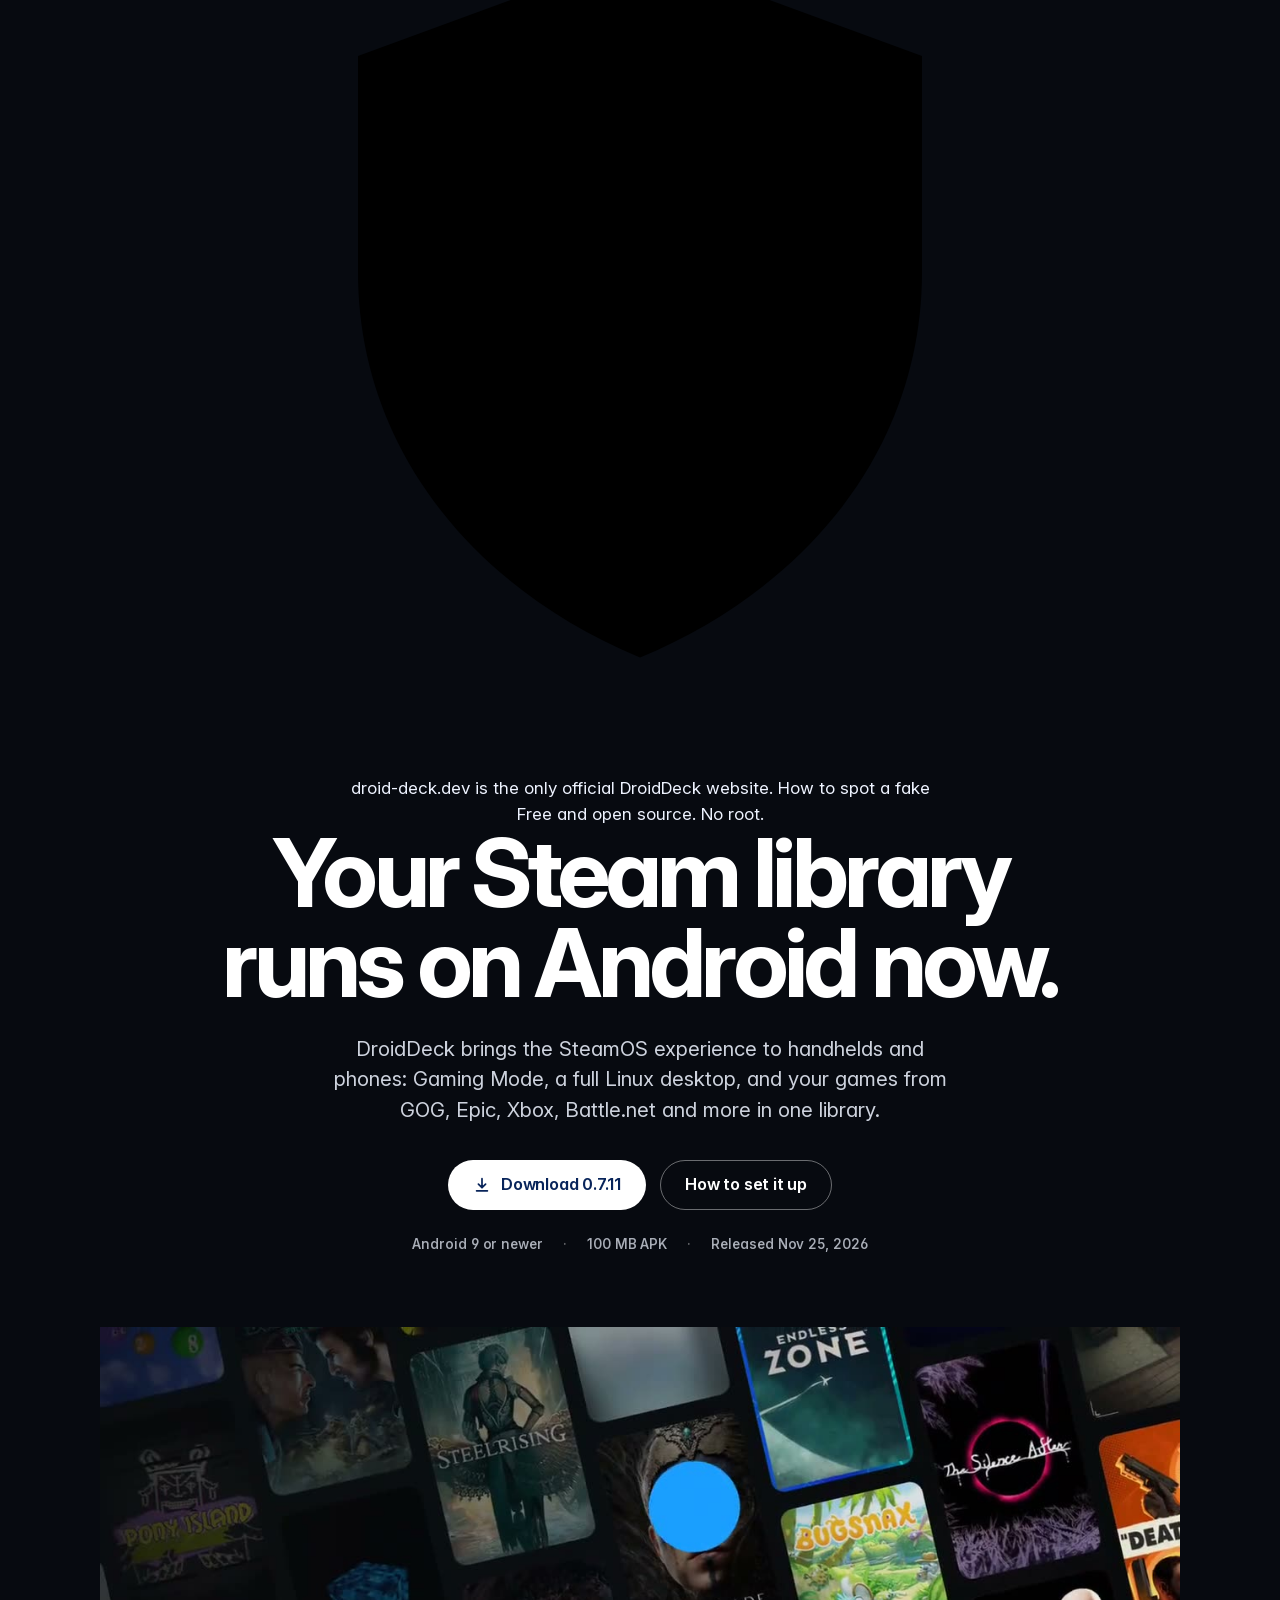
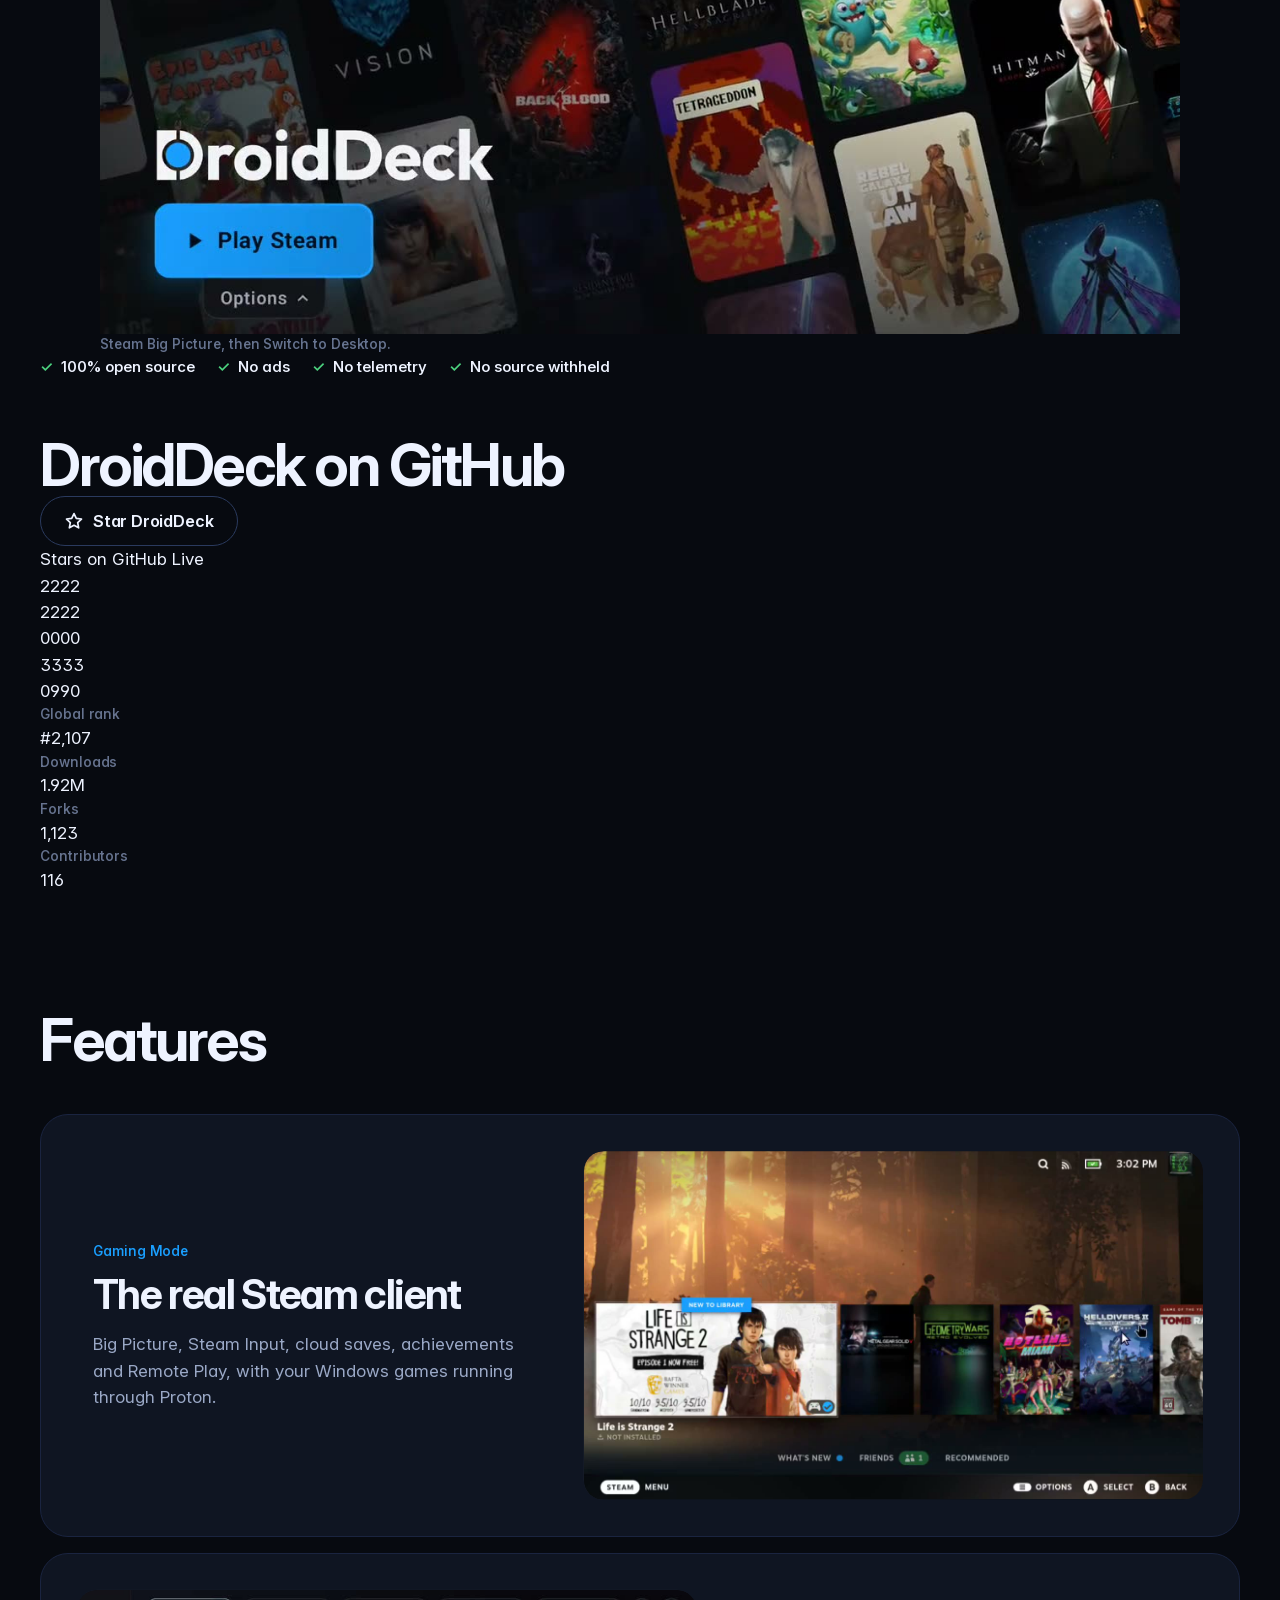
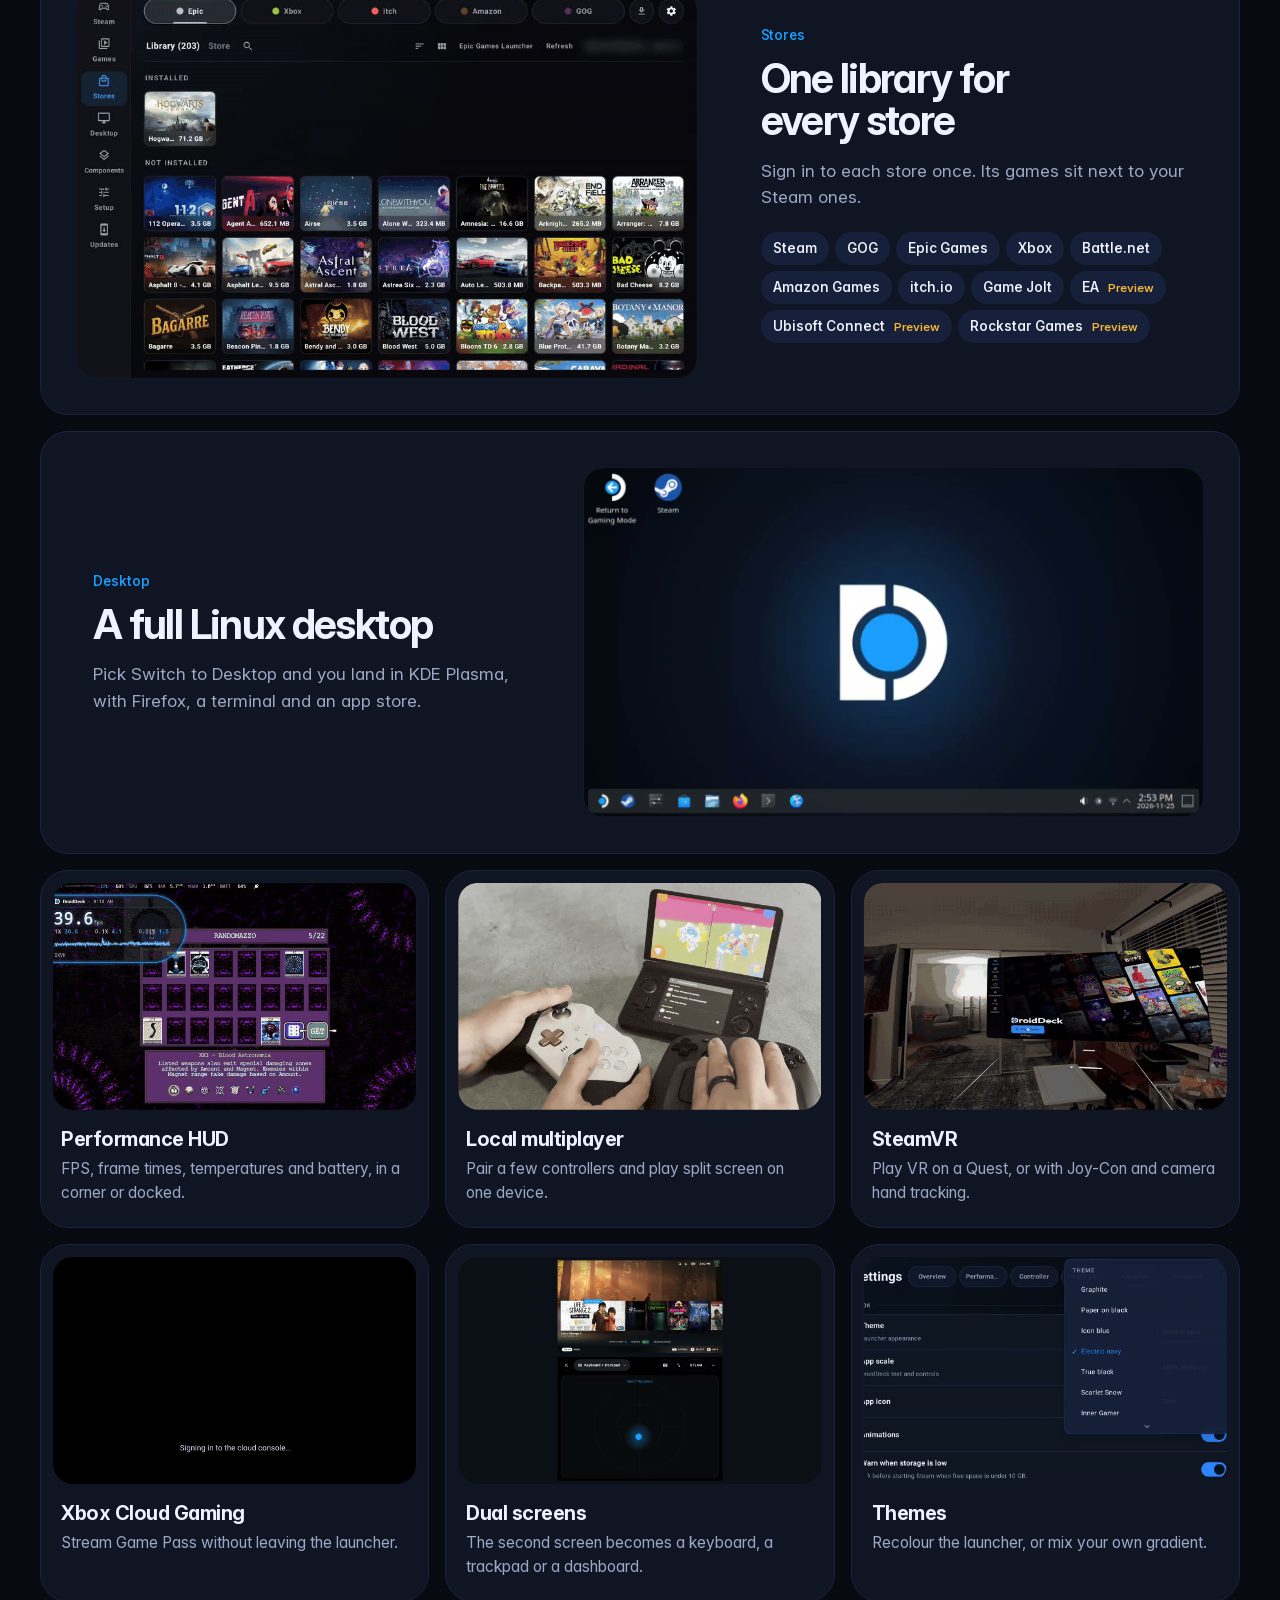
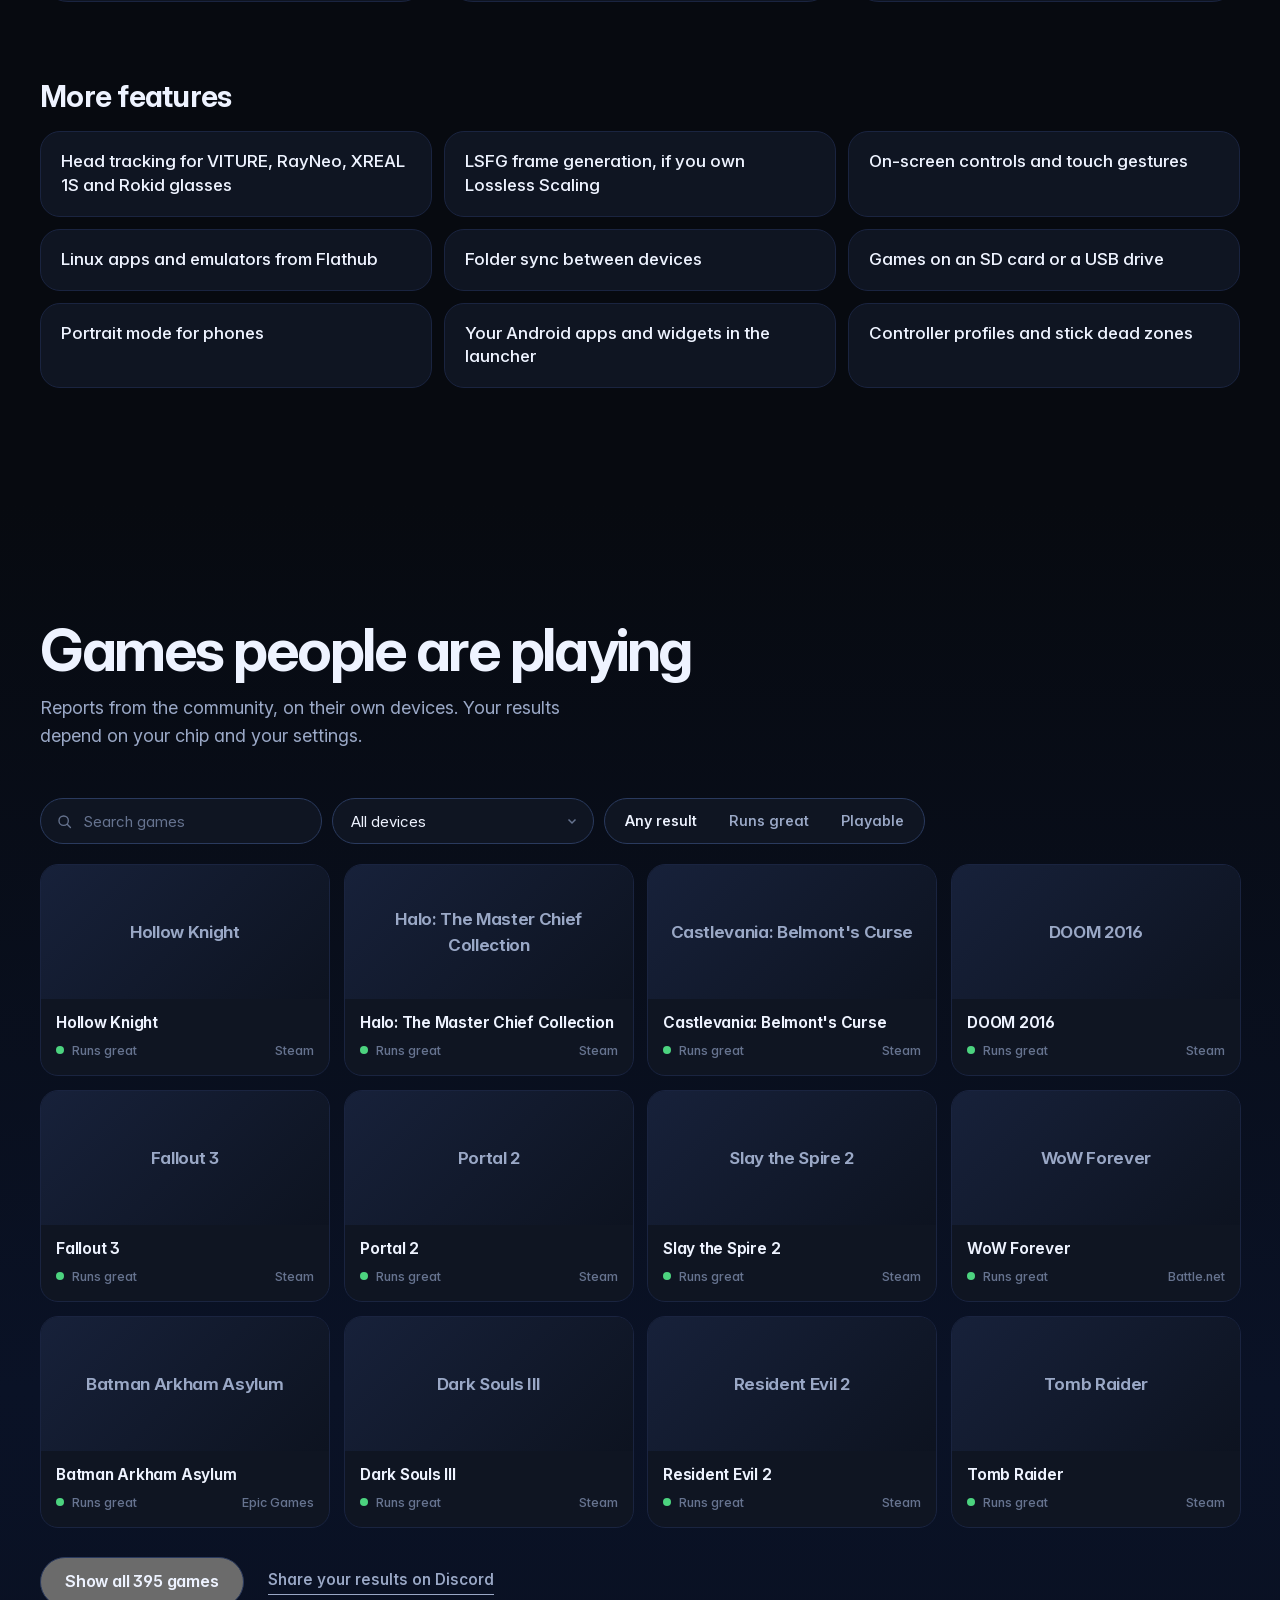
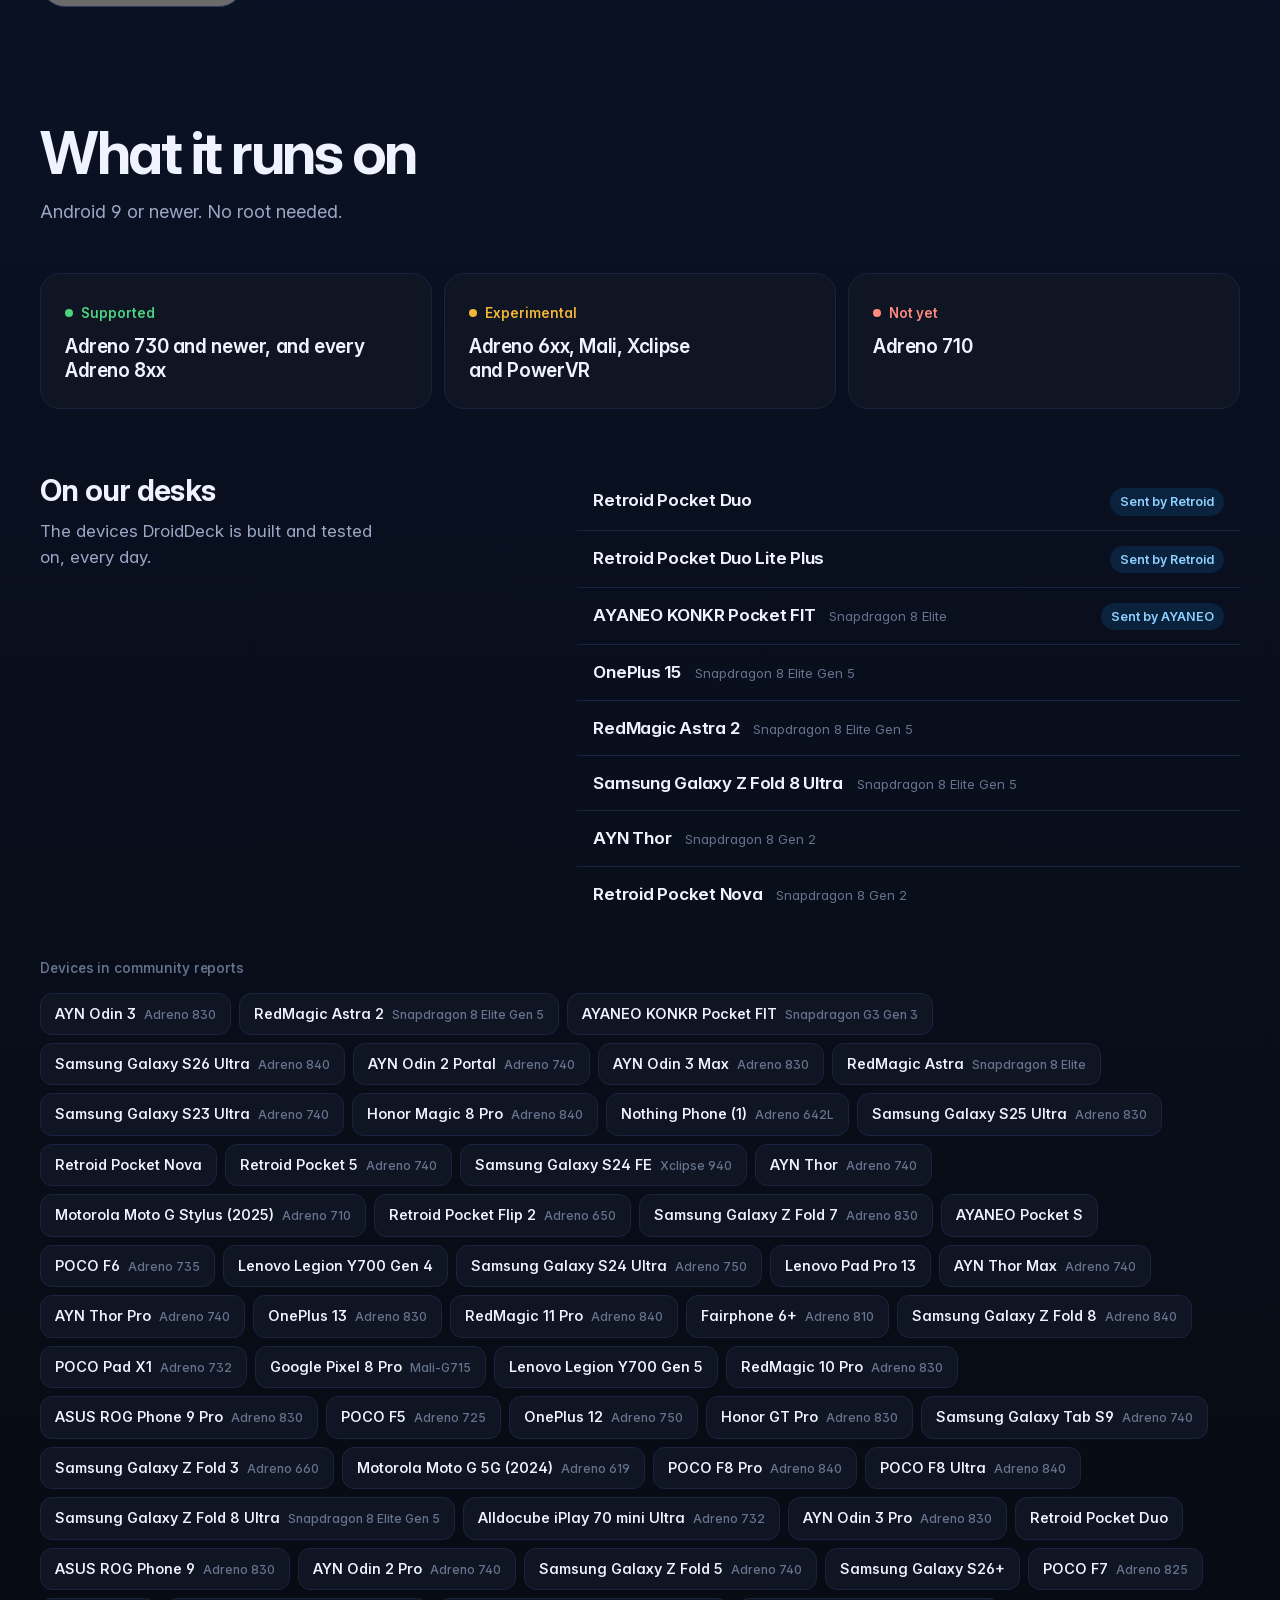
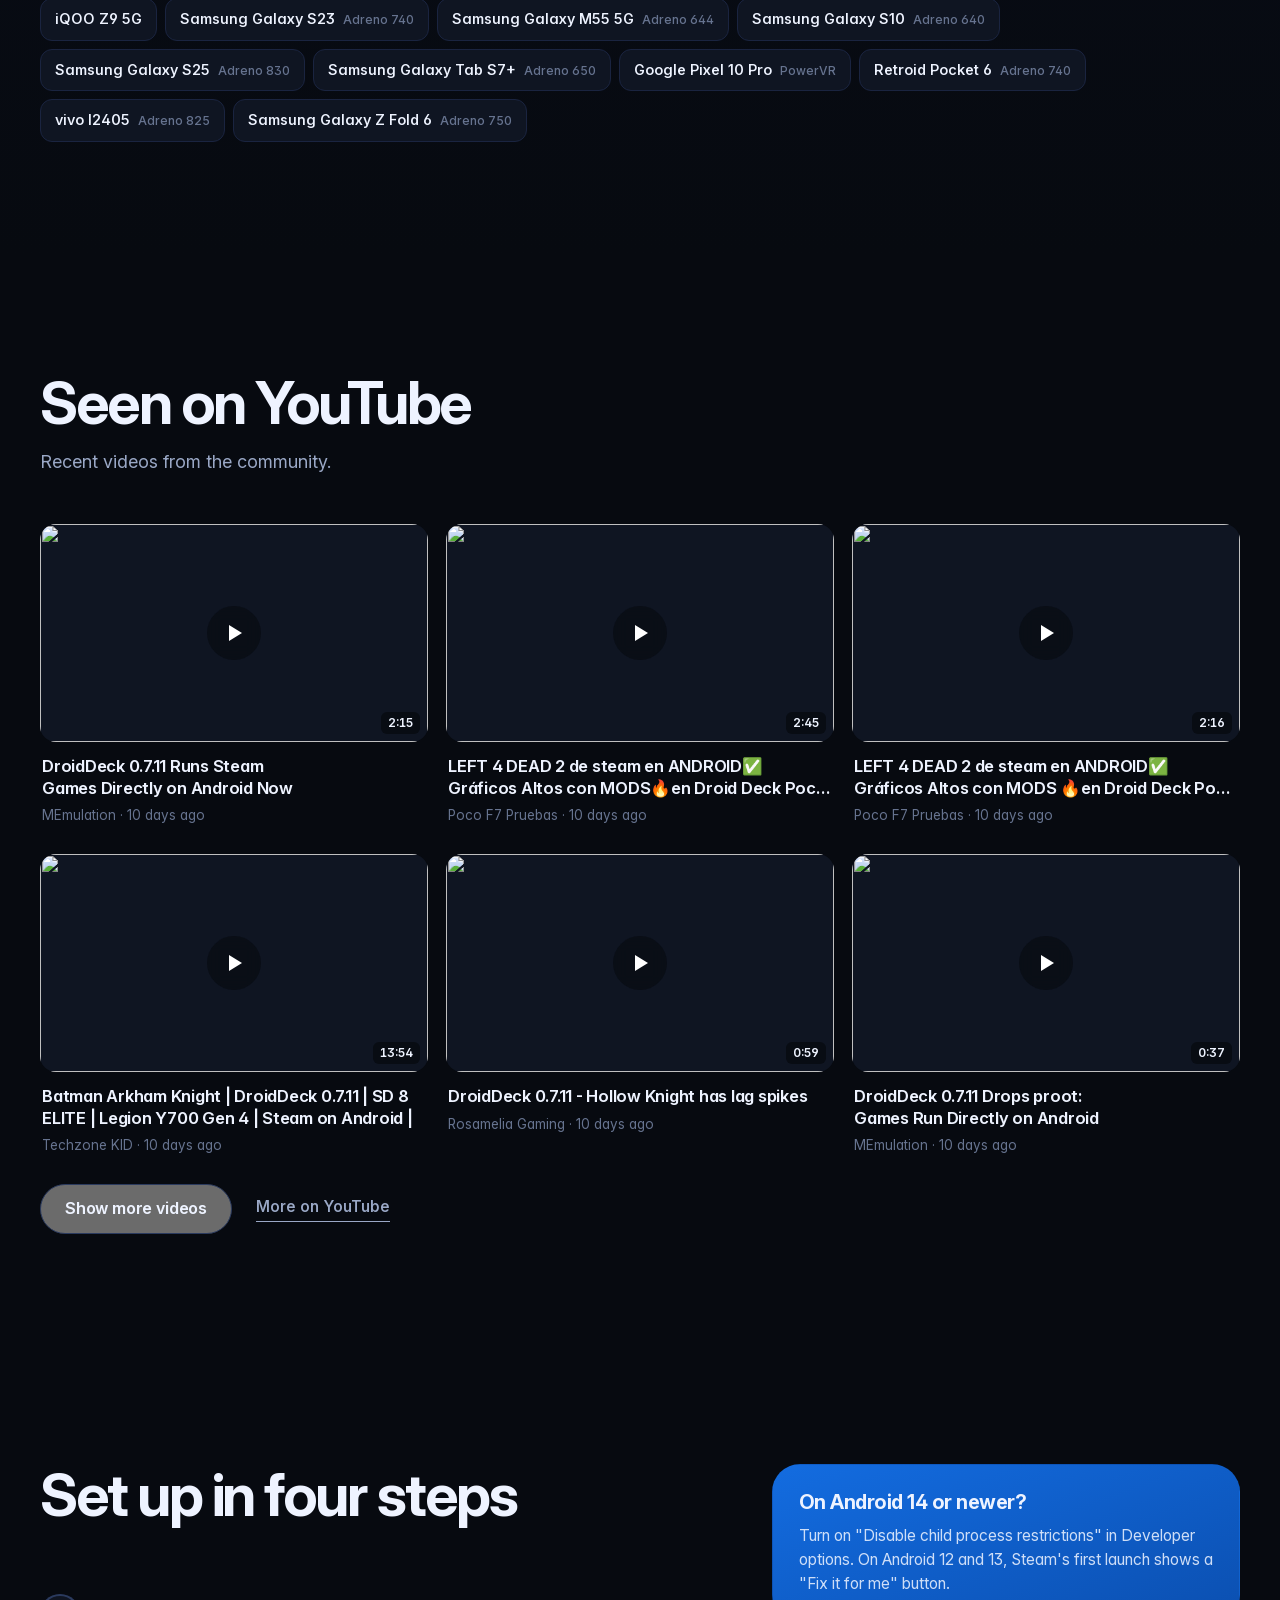
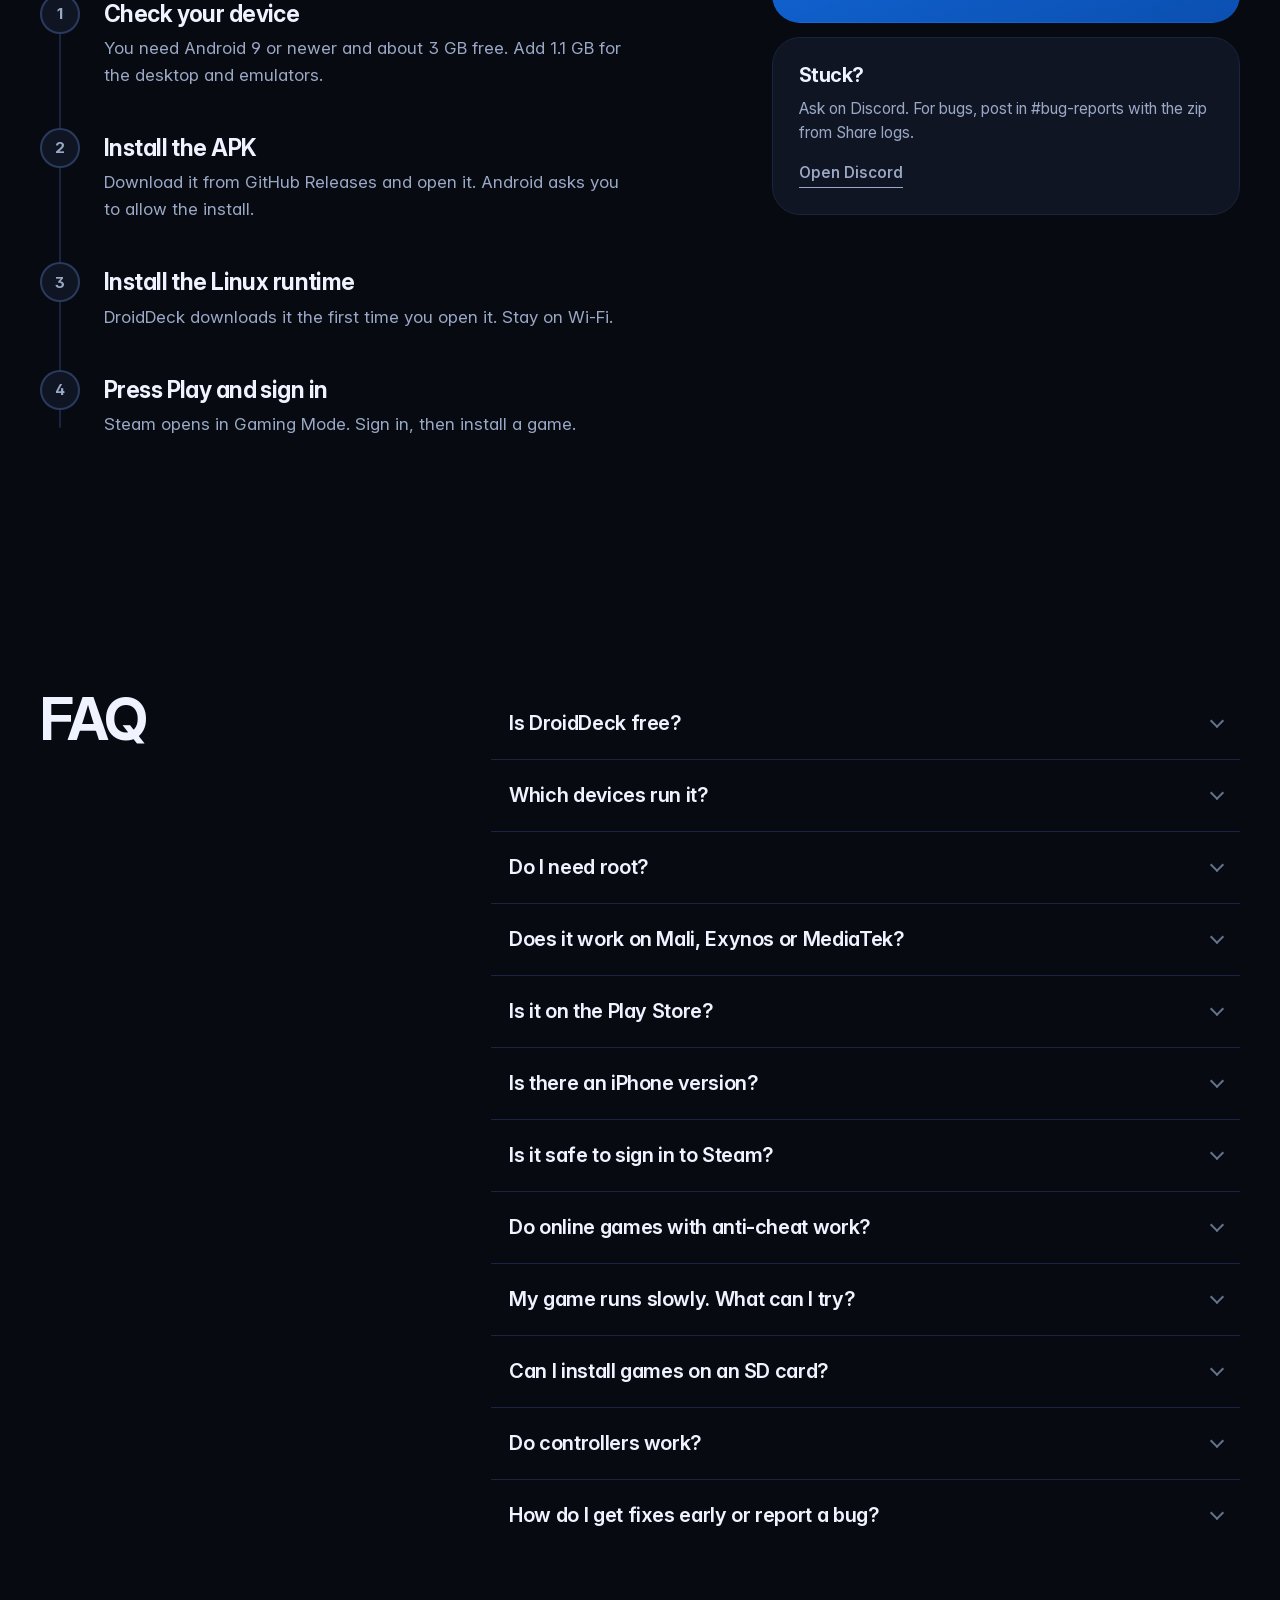
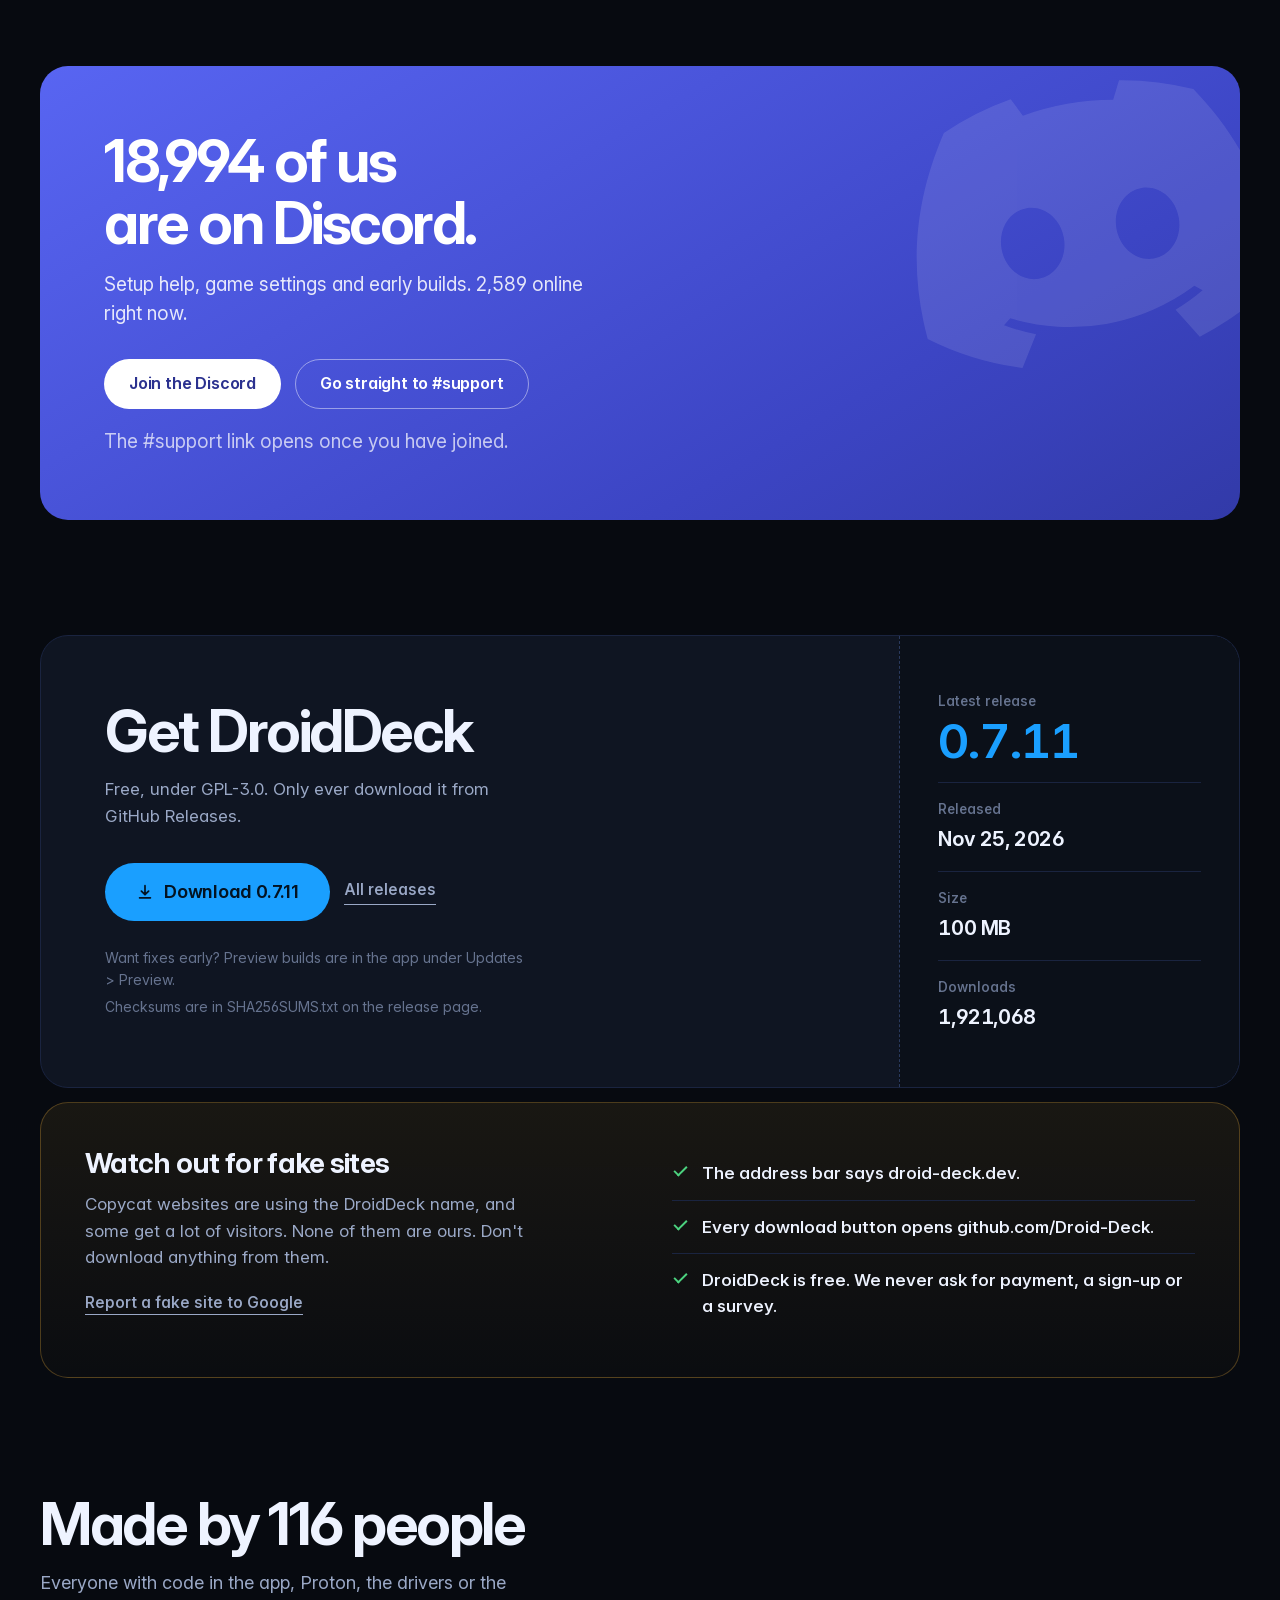
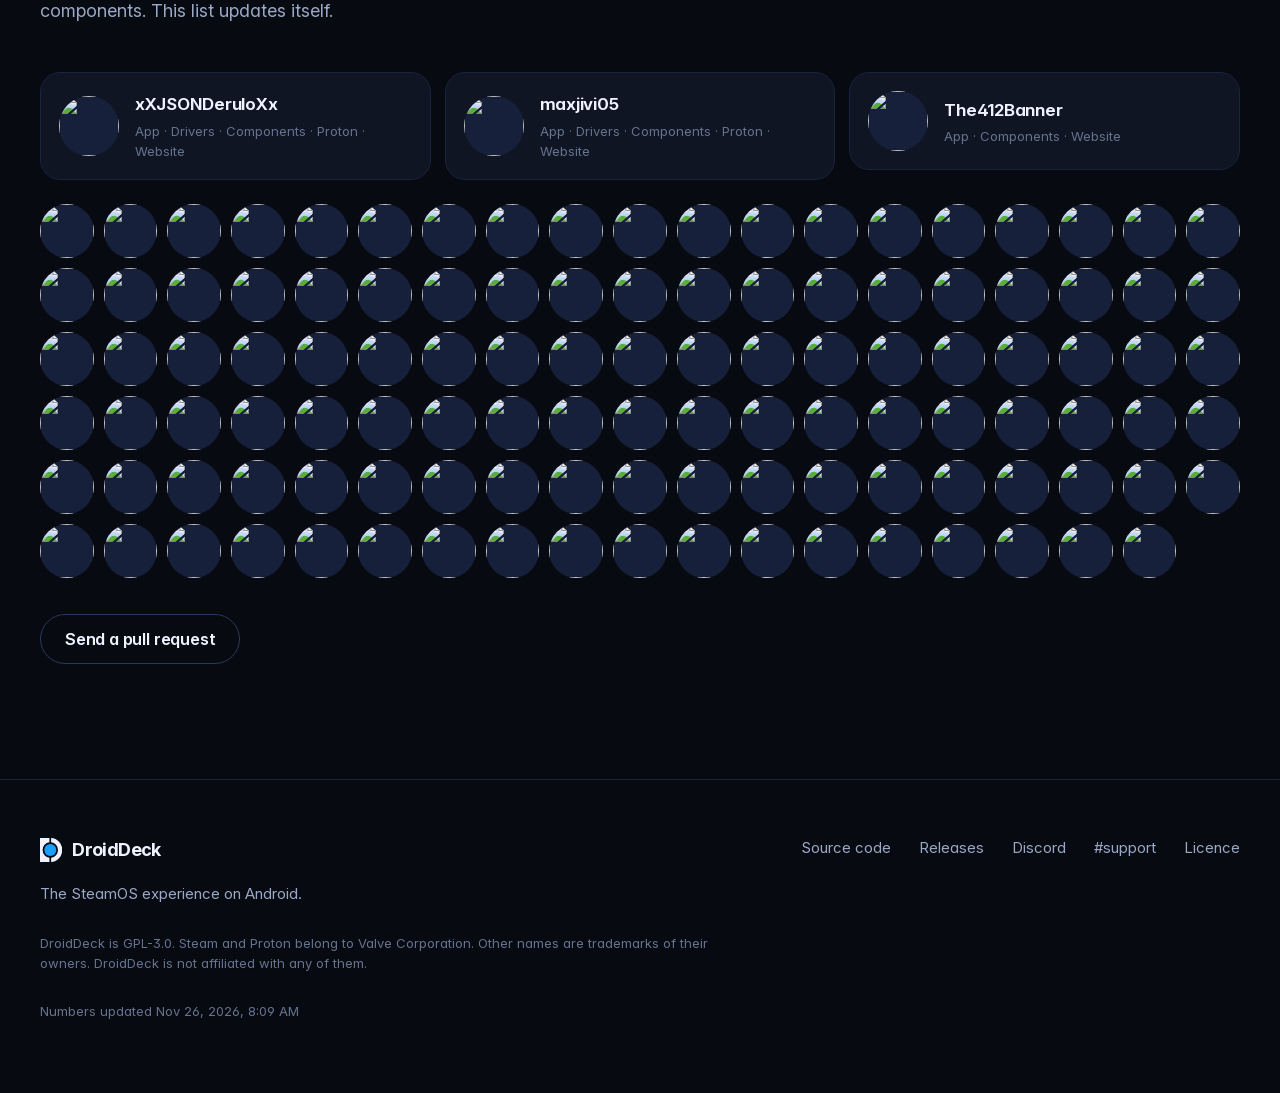
==== commit 2c3f408f: "Update live data" ====
--- a/index.html
+++ b/index.html
@@ -22,12 +22,10 @@
 <link rel="icon" href="assets/img/icon-512.png" type="image/png" sizes="512x512">
 <link rel="apple-touch-icon" href="assets/img/apple-touch-icon.png">
 <link rel="preload" href="assets/fonts/InterVariable.woff2" as="font" type="font/woff2" crossorigin>
-<link rel="stylesheet" href="assets/css/site.css?v=14">
-<script>document.documentElement.classList.add("js");setTimeout(function(){document.documentElement.classList.add("ready")},1600)</script>
+<link rel="stylesheet" href="assets/css/site.css?v=8">
+<script>document.documentElement.classList.add("js")</script>
 <script type="application/ld+json">{"@context":"https://schema.org","@graph":[{"@type":"WebSite","@id":"https://droid-deck.dev/#website","name":"DroidDeck","alternateName":"Droid Deck","url":"https://droid-deck.dev/","inLanguage":"en","publisher":{"@id":"https://droid-deck.dev/#org"}},{"@type":"Organization","@id":"https://droid-deck.dev/#org","name":"DroidDeck","url":"https://droid-deck.dev/","logo":"https://droid-deck.dev/assets/img/icon-512.png","sameAs":["https://github.com/Droid-Deck","https://github.com/Droid-Deck/DroidDeck","https://discord.gg/JRGAvawjsm"]},{"@type":"SoftwareApplication","@id":"https://droid-deck.dev/#app","name":"DroidDeck","url":"https://droid-deck.dev/","description":"DroidDeck brings the SteamOS experience to Android: Steam Gaming Mode, a full Linux desktop, and your games from GOG, Epic, Xbox, Battle.net and more. Free and open source.","image":"https://droid-deck.dev/assets/img/og.png","operatingSystem":"Android 9+","applicationCategory":"GameApplication","softwareVersion":"0.7.11","datePublished":"2026-11-25","license":"https://www.gnu.org/licenses/gpl-3.0.html","downloadUrl":"https://github.com/Droid-Deck/DroidDeck/releases/latest","installUrl":"https://github.com/Droid-Deck/DroidDeck/releases/latest","publisher":{"@id":"https://droid-deck.dev/#org"},"offers":{"@type":"Offer","price":"0","priceCurrency":"USD"}},{"@type":"FAQPage","@id":"https://droid-deck.dev/#faq","mainEntity":[{"@type":"Question","name":"Is DroidDeck free?","acceptedAnswer":{"@type":"Answer","text":"Yes. It is free and open source under GPL-3.0, with no ads and no telemetry."}},{"@type":"Question","name":"Which devices run it?","acceptedAnswer":{"@type":"Answer","text":"Anything on Android 9 or newer. It runs best on Adreno 730 and newer. Mali, Xclipse, PowerVR and older Adreno chips are experimental."}},{"@type":"Question","name":"Do I need root?","acceptedAnswer":{"@type":"Answer","text":"No. On Android 14 or newer you flip one switch in Developer options. The setup guide shows which one."}},{"@type":"Question","name":"Does it work on Mali, Exynos or MediaTek?","acceptedAnswer":{"@type":"Answer","text":"It starts on many of them, but support is experimental. Some games crash or show a black screen. Fixes reach Preview builds first."}},{"@type":"Question","name":"Is it on the Play Store?","acceptedAnswer":{"@type":"Answer","text":"Not today. Get the APK from GitHub Releases. Android may warn you about installing outside the store, which is normal."}},{"@type":"Question","name":"Is there an iPhone version?","acceptedAnswer":{"@type":"Answer","text":"No. DroidDeck is Android only."}},{"@type":"Question","name":"Is it safe to sign in to Steam?","acceptedAnswer":{"@type":"Answer","text":"You sign in inside the real Steam client, the same one a Steam Deck runs. All of DroidDeck's code is public."}},{"@type":"Question","name":"Do online games with anti-cheat work?","acceptedAnswer":{"@type":"Answer","text":"Mostly not. Games that need kernel anti-cheat will not go online. Some Easy Anti-Cheat games can still be played offline."}},{"@type":"Question","name":"My game runs slowly. What can I try?","acceptedAnswer":{"@type":"Answer","text":"Lower the in-game settings first, then try a newer graphics driver in DroidDeck's settings. The performance HUD shows what is holding the game back."}},{"@type":"Question","name":"Can I install games on an SD card?","acceptedAnswer":{"@type":"Answer","text":"Yes. Set External storage as the default under Setup > Storage, then install. Games you already have stay where they are."}},{"@type":"Question","name":"Do controllers work?","acceptedAnswer":{"@type":"Answer","text":"Yes. Built-in controls, Bluetooth and USB pads all work, and you can pair several for split screen. There are touch controls too."}},{"@type":"Question","name":"How do I get fixes early or report a bug?","acceptedAnswer":{"@type":"Answer","text":"Preview builds are in the app under Updates > Preview. For bugs, post in #bug-reports with the zip from Share logs."}}]}]}</script>
-<script src="assets/js/app.js?v=8" defer></script>
-<script src="assets/js/motion.js?v=3" defer></script>
-<script type="module" src="assets/js/handheld.js?v=2"></script>
+<script src="assets/js/app.js?v=7" defer></script>
 </head>
 <body>
 <a class="skip" href="#main" data-i18n="nav.skip">Skip to content</a>
@@ -37,7 +35,7 @@
     <svg class="brand-mark" viewBox="0 0 207.92 223.72" aria-hidden="true"><use href="#mark"/></svg>
     <span>DroidDeck</span>
   </a>
-  <nav class="links" id="links" data-glide="pill" data-glide-items="a">
+  <nav class="links" id="links">
     <a href="#features" data-i18n="nav.features">Features</a>
     <a href="#compatibility" data-i18n="nav.compat">Compatibility</a>
     <a href="#videos" data-i18n="nav.media">Videos</a>
@@ -61,49 +59,73 @@
 <main id="main">
 
 <section class="hero" id="top">
-  <div class="hero-flood" id="hero-flood" aria-hidden="true">
-    <canvas class="hero-wall" id="hero-wall"></canvas>
+  <div class="hero-art" aria-hidden="true">
+    <svg class="orb" viewBox="0 0 800 800"><circle class="orb-halo" cx="400" cy="400" r="318"/><circle class="orb-core" cx="400" cy="400" r="250"/></svg>
   </div>
   <div class="wrap hero-grid">
     <div class="hero-copy">
-      <h1 data-enter style="--i:1" data-i18n="hero.title">Your Steam library runs on Android now.</h1>
-      <p class="lede" data-enter style="--i:2" data-i18n="hero.sub">DroidDeck brings the SteamOS experience to handhelds and phones: Gaming Mode, a full Linux desktop, and your games from GOG, Epic, Xbox, Battle.net and more in one library.</p>
-      <div class="actions" data-enter style="--i:3">
-        <a class="btn btn-primary" id="hero-cta" href="https://github.com/Droid-Deck/DroidDeck/releases/latest">
+      <p class="official">
+        <svg viewBox="0 0 20 20" aria-hidden="true"><path d="M10 2.500l6 2.200v4.600c0 3.700-2.400 6.700-6 8.200-3.600-1.500-6-4.500-6-8.200V4.700z"/><path d="M7.300 10.200l1.900 1.900 3.600-3.900"/></svg>
+        <span data-i18n="official.bar">droid-deck.dev is the only official DroidDeck website.</span>
+        <a href="#official" data-i18n="official.link">How to spot a fake</a>
+      </p>
+      <p class="kicker" data-i18n="hero.kicker">Free and open source. No root.</p>
+      <h1 data-i18n="hero.title">Your Steam library runs on Android now.</h1>
+      <p class="lede" data-i18n="hero.sub">DroidDeck brings the SteamOS experience to handhelds and phones: Gaming Mode, a full Linux desktop, and your games from GOG, Epic, Xbox, Battle.net and more in one library.</p>
+      <div class="actions">
+        <a class="btn btn-primary" href="https://github.com/Droid-Deck/DroidDeck/releases/latest">
           <svg viewBox="0 0 20 20" aria-hidden="true"><path d="M10 3v10m0 0l-4-4m4 4l4-4M4 16.500h12"/></svg>
           <span data-i18n="hero.cta" data-i18n-vars="version">Download 0.7.11</span>
         </a>
         <a class="btn btn-ghost" href="#setup" data-i18n="hero.cta2">How to set it up</a>
       </div>
-      <ul class="facts" data-enter style="--i:4">
+      <ul class="facts">
         <li data-i18n="hero.android">Android 9 or newer</li>
         <li><span data-live="size">100 MB</span> APK</li>
         <li data-i18n="hero.released" data-i18n-vars="date">Released Nov 25, 2026</li>
       </ul>
     </div>
-    <figure class="handheld" data-enter style="--i:5">
-      <div class="phone">
-        <div class="phone-screen">
-          <video muted loop playsinline preload="none" poster="assets/media/steam-to-desktop.jpg?v=2" data-src="assets/media/steam-to-desktop.mp4?v=2"></video>
+    <figure class="handheld reveal">
+      <div class="handheld-body">
+        <div class="pad pad-left" aria-hidden="true"><i class="stick"></i><i class="dpad"></i></div>
+        <div class="screen">
+          <video muted loop playsinline preload="none" poster="assets/media/steam-to-desktop.jpg" data-src="assets/media/steam-to-desktop.mp4"></video>
         </div>
-      </div>
+        <div class="pad pad-right" aria-hidden="true"><i class="abxy"><b></b><b></b><b></b><b></b></i><i class="stick"></i></div>
+      </div>
+      <figcaption data-i18n="hero.caption">Steam Big Picture, then Switch to Desktop.</figcaption>
     </figure>
   </div>
+  <ul class="pledge wrap">
+    <li data-i18n="pledge.source">100% open source</li>
+    <li data-i18n="pledge.ads">No ads</li>
+    <li data-i18n="pledge.telemetry">No telemetry</li>
+    <li data-i18n="pledge.withheld">No source withheld</li>
+  </ul>
 </section>
 
 <section class="stars" id="stars">
-  <div class="wrap strip">
-    <ul class="pledge">
-      <li data-i18n="pledge.source">100% open source</li>
-      <li data-i18n="pledge.ads">No ads</li>
-      <li data-i18n="pledge.telemetry">No telemetry</li>
-    </ul>
-    <a class="statline" href="https://github.com/Droid-Deck/DroidDeck" rel="noopener">
-      <span class="statline-star"><svg viewBox="0 0 20 20" aria-hidden="true" class="fill"><path d="M10 1.700l2.550 5.300 5.750.800-4.200 4.050 1.050 5.750L10 14.850 4.850 17.600l1.050-5.750-4.200-4.050 5.750-.800z"/></svg><b data-live="stars-short">21.9K</b> <span data-i18n="stars.label">Stars on GitHub</span></span>
-      <span><b data-live="downloads-short">1.9M</b> <span data-i18n="stars.downloads">Downloads</span></span>
-      <span><b data-live="forks">1,120</b> <span data-i18n="stars.forks">Forks</span></span>
-      <span><b data-live="people">116</b> <span data-i18n="stars.people">Contributors</span></span>
-    </a>
+  <div class="wrap stars-grid">
+    <div class="stars-copy reveal">
+      <h2 data-i18n="stars.title">DroidDeck on GitHub</h2>
+      <a class="btn btn-ghost" href="https://github.com/Droid-Deck/DroidDeck" rel="noopener">
+        <svg viewBox="0 0 20 20" aria-hidden="true" class="fill"><path d="M10 1.700l2.550 5.300 5.750.800-4.200 4.050 1.050 5.750L10 14.850 4.850 17.600l1.050-5.750-4.200-4.050 5.750-.800z"/></svg>
+        <span data-i18n="stars.cta">Star DroidDeck</span>
+      </a>
+    </div>
+    <div class="board reveal">
+      <div class="board-head">
+        <span data-i18n="stars.label">Stars on GitHub</span>
+        <span class="live"><i></i><span data-i18n="stars.live">Live</span></span>
+      </div>
+      <div class="flaps" id="flaps" role="img" aria-label=""></div>
+      <dl class="tally">
+        <div><dt data-i18n="stars.rank">Global rank</dt><dd>#<span data-live="rank">2,107</span></dd></div>
+        <div><dt data-i18n="stars.downloads">Downloads</dt><dd data-live="downloads-short">1.92M</dd></div>
+        <div><dt data-i18n="stars.forks">Forks</dt><dd data-live="forks">1,123</dd></div>
+        <div><dt data-i18n="stars.people">Contributors</dt><dd data-live="people">116</dd></div>
+      </dl>
+    </div>
   </div>
 </section>
 
@@ -117,7 +139,7 @@
         <h3 data-i18n="f.steam.title">The real Steam client</h3>
         <p data-i18n="f.steam.body">Big Picture, Steam Input, cloud saves, achievements and Remote Play, with your Windows games running through Proton.</p>
       </div>
-      <div class="shot"><video muted loop playsinline preload="none" poster="assets/media/library.jpg?v=2" data-src="assets/media/library.mp4?v=2"></video></div>
+      <div class="shot"><video muted loop playsinline preload="none" poster="assets/media/library.jpg" data-src="assets/media/library.mp4"></video></div>
     </article>
 
     <article class="story story-flip reveal">
@@ -136,10 +158,10 @@
         <h3 data-i18n="f.desktop.title">A full Linux desktop</h3>
         <p data-i18n="f.desktop.body">Pick Switch to Desktop and you land in KDE Plasma, with Firefox, a terminal and an app store.</p>
       </div>
-      <div class="shot"><video muted loop playsinline preload="none" poster="assets/media/kde-desktop.jpg?v=2" data-src="assets/media/kde-desktop.mp4?v=2"></video></div>
+      <div class="shot shot-tall"><video muted loop playsinline preload="none" poster="assets/media/kde-desktop.jpg" data-src="assets/media/kde-desktop.mp4"></video></div>
     </article>
 
-    <div class="tiles" data-glide="ring" data-glide-items=".tile">
+    <div class="tiles">
       <article class="tile reveal">
         <div class="shot"><video muted loop playsinline preload="none" poster="assets/media/droiddeck-hud.jpg" data-src="assets/media/droiddeck-hud.mp4"></video></div>
         <h3 data-i18n="f.hud.title">Performance HUD</h3>
@@ -161,12 +183,12 @@
         <p data-i18n="f.cloud.body">Stream Game Pass without leaving the launcher.</p>
       </article>
       <article class="tile reveal">
-        <div class="shot"><video muted loop playsinline preload="none" poster="assets/media/dual-screen-steam-keyboard.jpg?v=2" data-src="assets/media/dual-screen-steam-keyboard.mp4?v=2"></video></div>
+        <div class="shot"><video muted loop playsinline preload="none" poster="assets/media/dual-screen-steam-keyboard.jpg" data-src="assets/media/dual-screen-steam-keyboard.mp4"></video></div>
         <h3 data-i18n="f.dual.title">Dual screens</h3>
         <p data-i18n="f.dual.body">The second screen becomes a keyboard, a trackpad or a dashboard.</p>
       </article>
       <article class="tile reveal">
-        <div class="shot"><video muted loop playsinline preload="none" poster="assets/media/gradient-theme.jpg?v=2" data-src="assets/media/gradient-theme.mp4?v=2"></video></div>
+        <div class="shot"><video muted loop playsinline preload="none" poster="assets/media/gradient-theme.jpg" data-src="assets/media/gradient-theme.mp4"></video></div>
         <h3 data-i18n="f.themes.title">Themes</h3>
         <p data-i18n="f.themes.body">Recolour the launcher, or mix your own gradient.</p>
       </article>
@@ -174,7 +196,7 @@
 
     <div class="also reveal">
       <h3 data-i18n="also.title">More features</h3>
-      <ul data-glide="ring" data-glide-items="li">
+      <ul>
         <li data-i18n="also.glasses">Head tracking for VITURE, RayNeo, XREAL 1S and Rokid glasses</li>
         <li data-i18n="also.lsfg">LSFG frame generation, if you own Lossless Scaling</li>
         <li data-i18n="also.touch">On-screen controls and touch gestures</li>
@@ -203,13 +225,13 @@
       <label class="field">
         <select id="compat-device" data-i18n-attr="aria-label:compat.device" aria-label="Device"></select>
       </label>
-      <div class="seg" id="compat-status" role="group" data-glide="seg" data-glide-items="button">
+      <div class="seg" id="compat-status" role="group">
         <button type="button" data-status="" class="on" data-i18n="compat.any">Any result</button>
         <button type="button" data-status="great" data-i18n="compat.great">Runs great</button>
         <button type="button" data-status="playable" data-i18n="compat.playable">Playable</button>
       </div>
     </div>
-    <div class="games" id="games" data-glide="ring" data-glide-items=".game"></div>
+    <div class="games" id="games"></div>
     <p class="empty" id="games-empty" hidden data-i18n="compat.empty">Nothing matches. Try another device.</p>
     <div class="games-foot">
       <button class="btn btn-ghost" id="games-more" type="button" hidden></button>
@@ -231,10 +253,10 @@
           <h3 data-i18n="bench.title">On our desks</h3>
           <p data-i18n="bench.sub">The devices DroidDeck is built and tested on, every day.</p>
         </div>
-        <ul class="bench-list" id="bench" data-glide="pill" data-glide-items="button"></ul>
+        <ul class="bench-list" id="bench"></ul>
       </div>
       <h3 class="minor" data-i18n="devices.seen">Devices in community reports</h3>
-      <ul class="device-list" id="device-list" data-glide="ring" data-glide-items="button"></ul>
+      <ul class="device-list" id="device-list"></ul>
     </div>
   </div>
 </section>
@@ -245,7 +267,7 @@
       <h2 class="section-title" data-i18n="media.title">Seen on YouTube</h2>
       <p data-i18n="media.sub">Recent videos from the community.</p>
     </div>
-    <div class="videos" id="video-list" data-glide="ring" data-glide-items=".video"></div>
+    <div class="videos" id="video-list"></div>
     <div class="games-foot">
       <button class="btn btn-ghost" id="videos-more" type="button" hidden data-i18n="media.more">Show more videos</button>
       <a class="text-link" href="https://www.youtube.com/results?search_query=DroidDeck&amp;sp=CAI%253D" rel="noopener" data-i18n="media.all">More on YouTube</a>
@@ -281,7 +303,7 @@
 <section class="faq" id="faq">
   <div class="wrap faq-grid">
     <h2 class="section-title reveal" data-i18n="faq.title">FAQ</h2>
-    <div class="faq-list" data-glide="pill" data-glide-items="summary">
+    <div class="faq-list">
       <details class="reveal"><summary data-i18n="faq.q1">Is DroidDeck free?</summary><p data-i18n="faq.a1">Yes. It is free and open source under GPL-3.0, with no ads and no telemetry.</p></details>
       <details class="reveal"><summary data-i18n="faq.q2">Which devices run it?</summary><p data-i18n="faq.a2">Anything on Android 9 or newer. It runs best on Adreno 730 and newer. Mali, Xclipse, PowerVR and older Adreno chips are experimental.</p></details>
       <details class="reveal"><summary data-i18n="faq.q3">Do I need root?</summary><p data-i18n="faq.a3">No. On Android 14 or newer you flip one switch in Developer options. The setup guide shows which one.</p></details>
@@ -302,8 +324,8 @@
   <div class="wrap">
     <div class="club-card reveal">
       <svg class="club-mark" viewBox="0 0 24 24" aria-hidden="true"><path d="M19.6 5.300A17.400 17.400 0 0 0 15.300 4l-.550 1.100a16 16 0 0 0-5.500 0L8.700 4a17.400 17.400 0 0 0-4.300 1.300C1.700 9.400.950 13.400 1.300 17.300A17.600 17.600 0 0 0 6.600 20l1.150-1.850a11.300 11.300 0 0 1-1.800-.870l.440-.340a12.500 12.500 0 0 0 11.220 0l.440.340c-.570.340-1.180.630-1.800.870L17.400 20a17.600 17.600 0 0 0 5.300-2.700c.440-4.550-.740-8.500-3.100-12zM8.500 14.900c-1.050 0-1.900-.970-1.900-2.150s.840-2.150 1.900-2.150 1.920.970 1.900 2.150c0 1.180-.840 2.150-1.900 2.150zm7 0c-1.050 0-1.900-.970-1.900-2.150s.840-2.150 1.900-2.150 1.920.970 1.900 2.150c0 1.180-.840 2.150-1.900 2.150z"/></svg>
-      <h2 data-i18n="discord.title" data-i18n-vars="members">18,941 of us are on Discord.</h2>
-      <p data-i18n="discord.sub" data-i18n-vars="online">Setup help, game settings and early builds. 3,370 online right now.</p>
+      <h2 data-i18n="discord.title" data-i18n-vars="members">18,994 of us are on Discord.</h2>
+      <p data-i18n="discord.sub" data-i18n-vars="online">Setup help, game settings and early builds. 2,589 online right now.</p>
       <div class="actions">
         <a class="btn btn-primary" href="https://discord.gg/JRGAvawjsm" rel="noopener" data-i18n="discord.join">Join the Discord</a>
         <a class="btn btn-ghost" href="https://discord.com/channels/1552707793247539220/1556195514322780160" rel="noopener" data-i18n="discord.support">Go straight to #support</a>
@@ -333,7 +355,7 @@
         <div><dt data-i18n="download.latest">Latest release</dt><dd class="big" data-live="version">0.7.11</dd></div>
         <div><dt data-i18n="download.released">Released</dt><dd data-live="date">Nov 25, 2026</dd></div>
         <div><dt data-i18n="download.size">Size</dt><dd data-live="size">100 MB</dd></div>
-        <div><dt data-i18n="stars.downloads">Downloads</dt><dd data-live="downloads">1,898,903</dd></div>
+        <div><dt data-i18n="stars.downloads">Downloads</dt><dd data-live="downloads">1,921,068</dd></div>
       </dl>
     </div>
     <div class="fakes reveal" id="official">
@@ -357,7 +379,7 @@
       <h2 class="section-title" data-i18n="people.title" data-i18n-vars="n">Made by 116 people</h2>
       <p data-i18n="people.sub">Everyone with code in the app, Proton, the drivers or the components. This list updates itself.</p>
     </div>
-    <ul class="leads" id="leads" data-glide="ring" data-glide-items="a"></ul>
+    <ul class="leads" id="leads"></ul>
     <ul class="crowd" id="crowd"></ul>
     <a class="btn btn-ghost" href="https://github.com/Droid-Deck/DroidDeck/pulls" rel="noopener" data-i18n="people.cta">Send a pull request</a>
   </div>
@@ -393,7 +415,7 @@
       </a>
       <p data-i18n="footer.tagline">The SteamOS experience on Android.</p>
     </div>
-    <nav class="foot-links" data-glide="pill" data-glide-items="a">
+    <nav class="foot-links">
       <a href="https://github.com/Droid-Deck/DroidDeck" rel="noopener" data-i18n="footer.source">Source code</a>
       <a href="https://github.com/Droid-Deck/DroidDeck/releases" rel="noopener" data-i18n="footer.releases">Releases</a>
       <a href="https://discord.gg/JRGAvawjsm" rel="noopener">Discord</a>
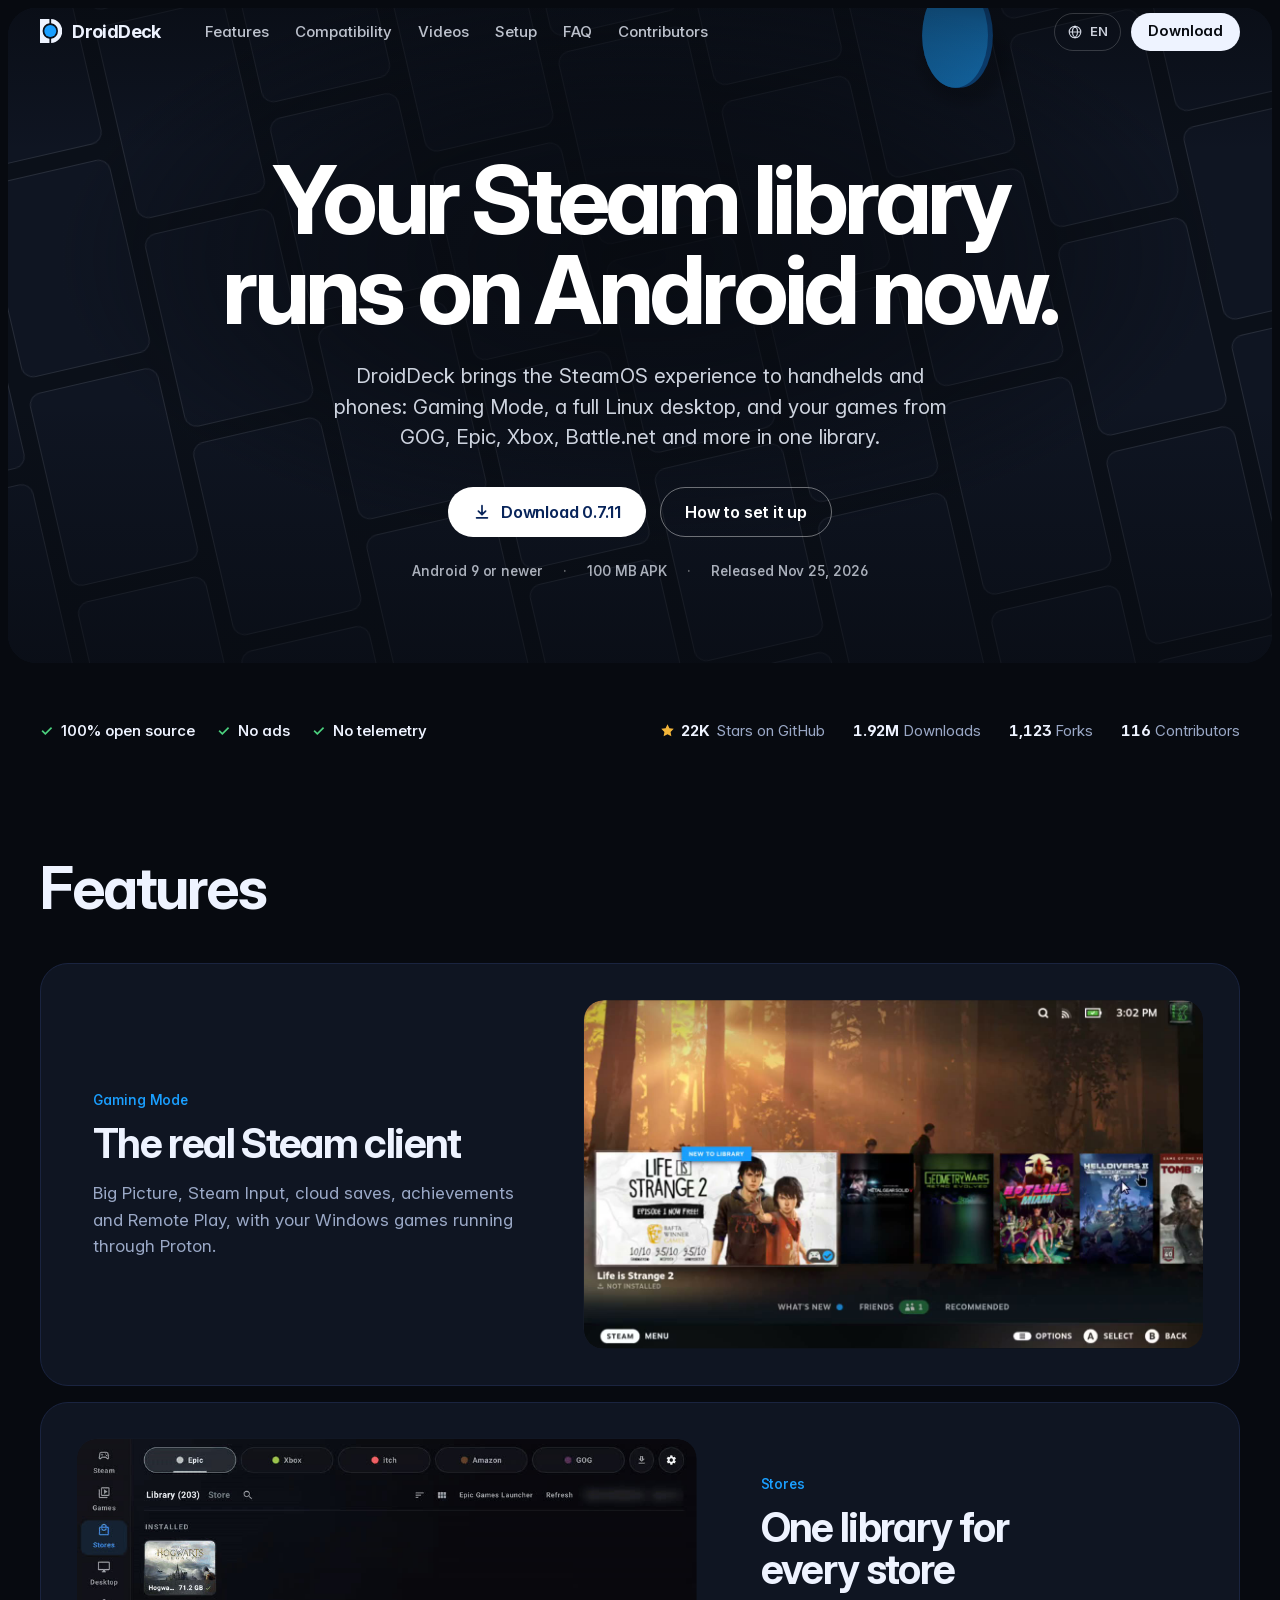
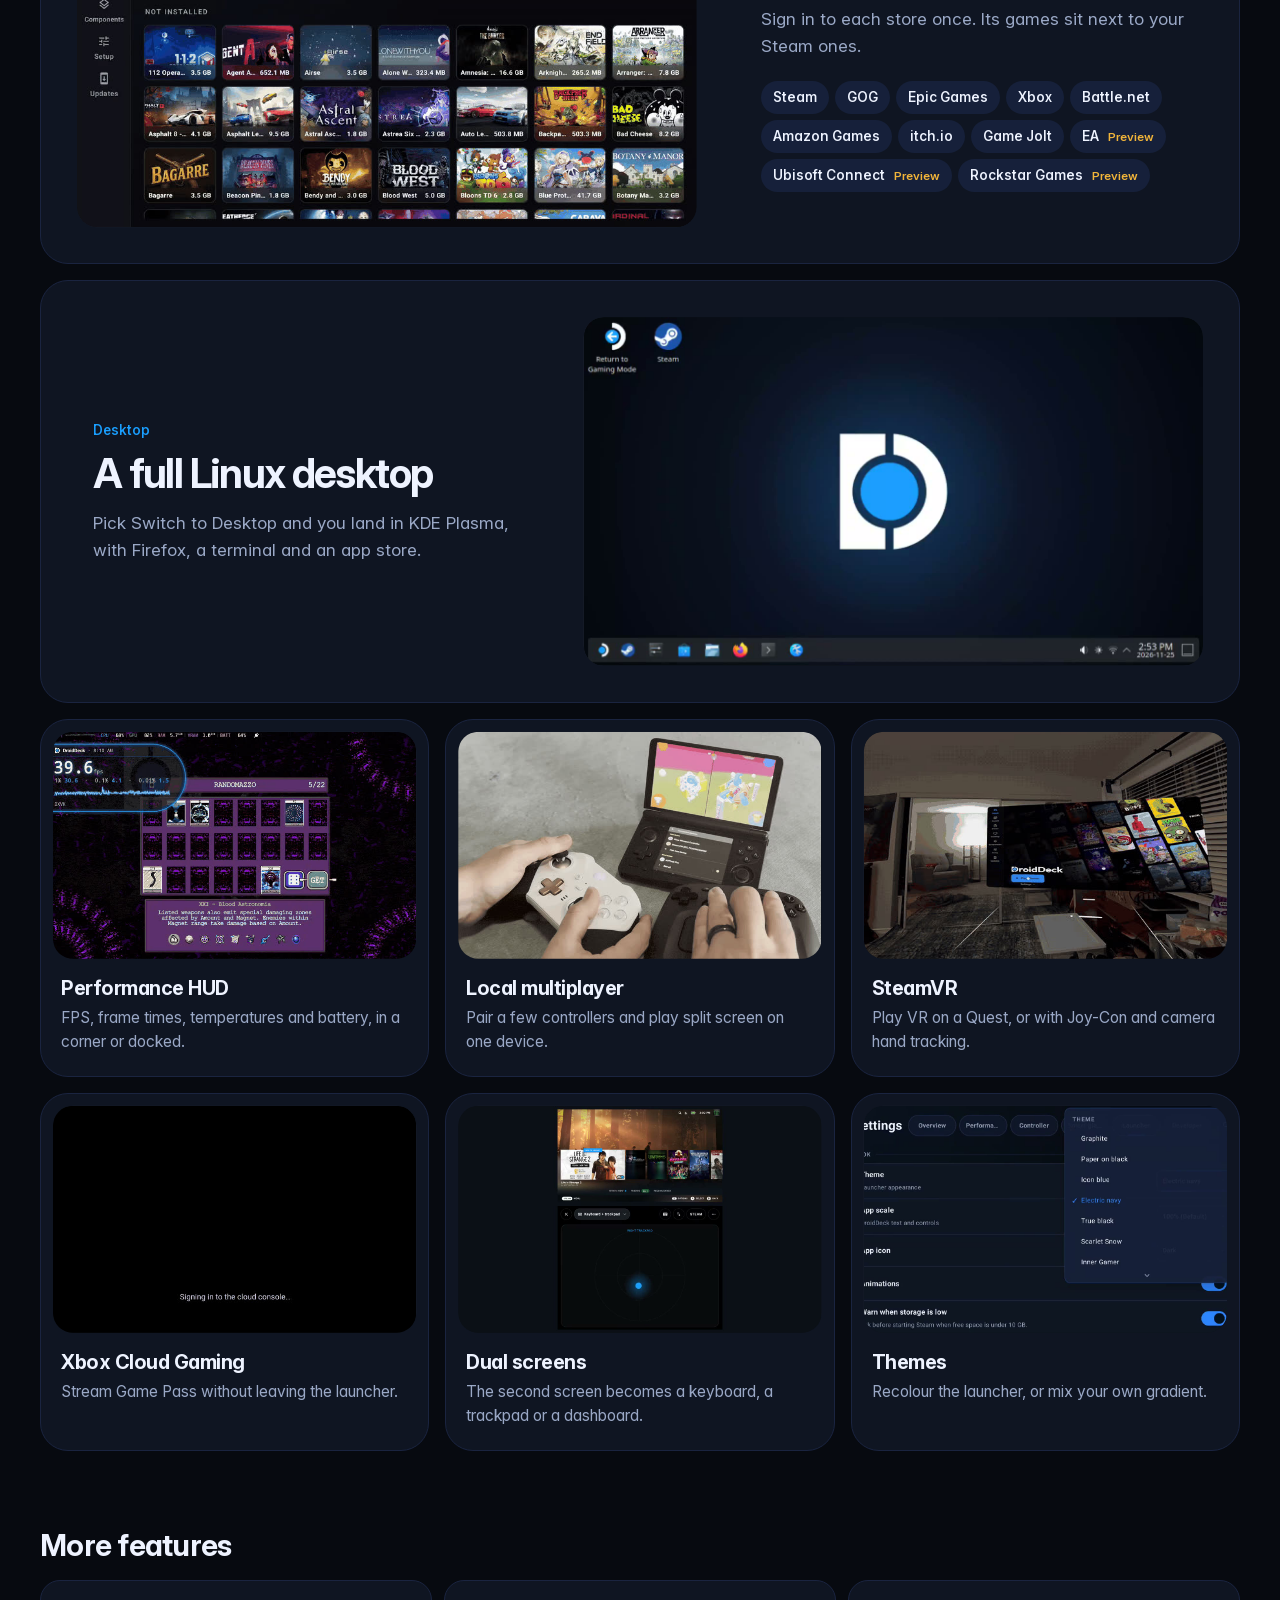
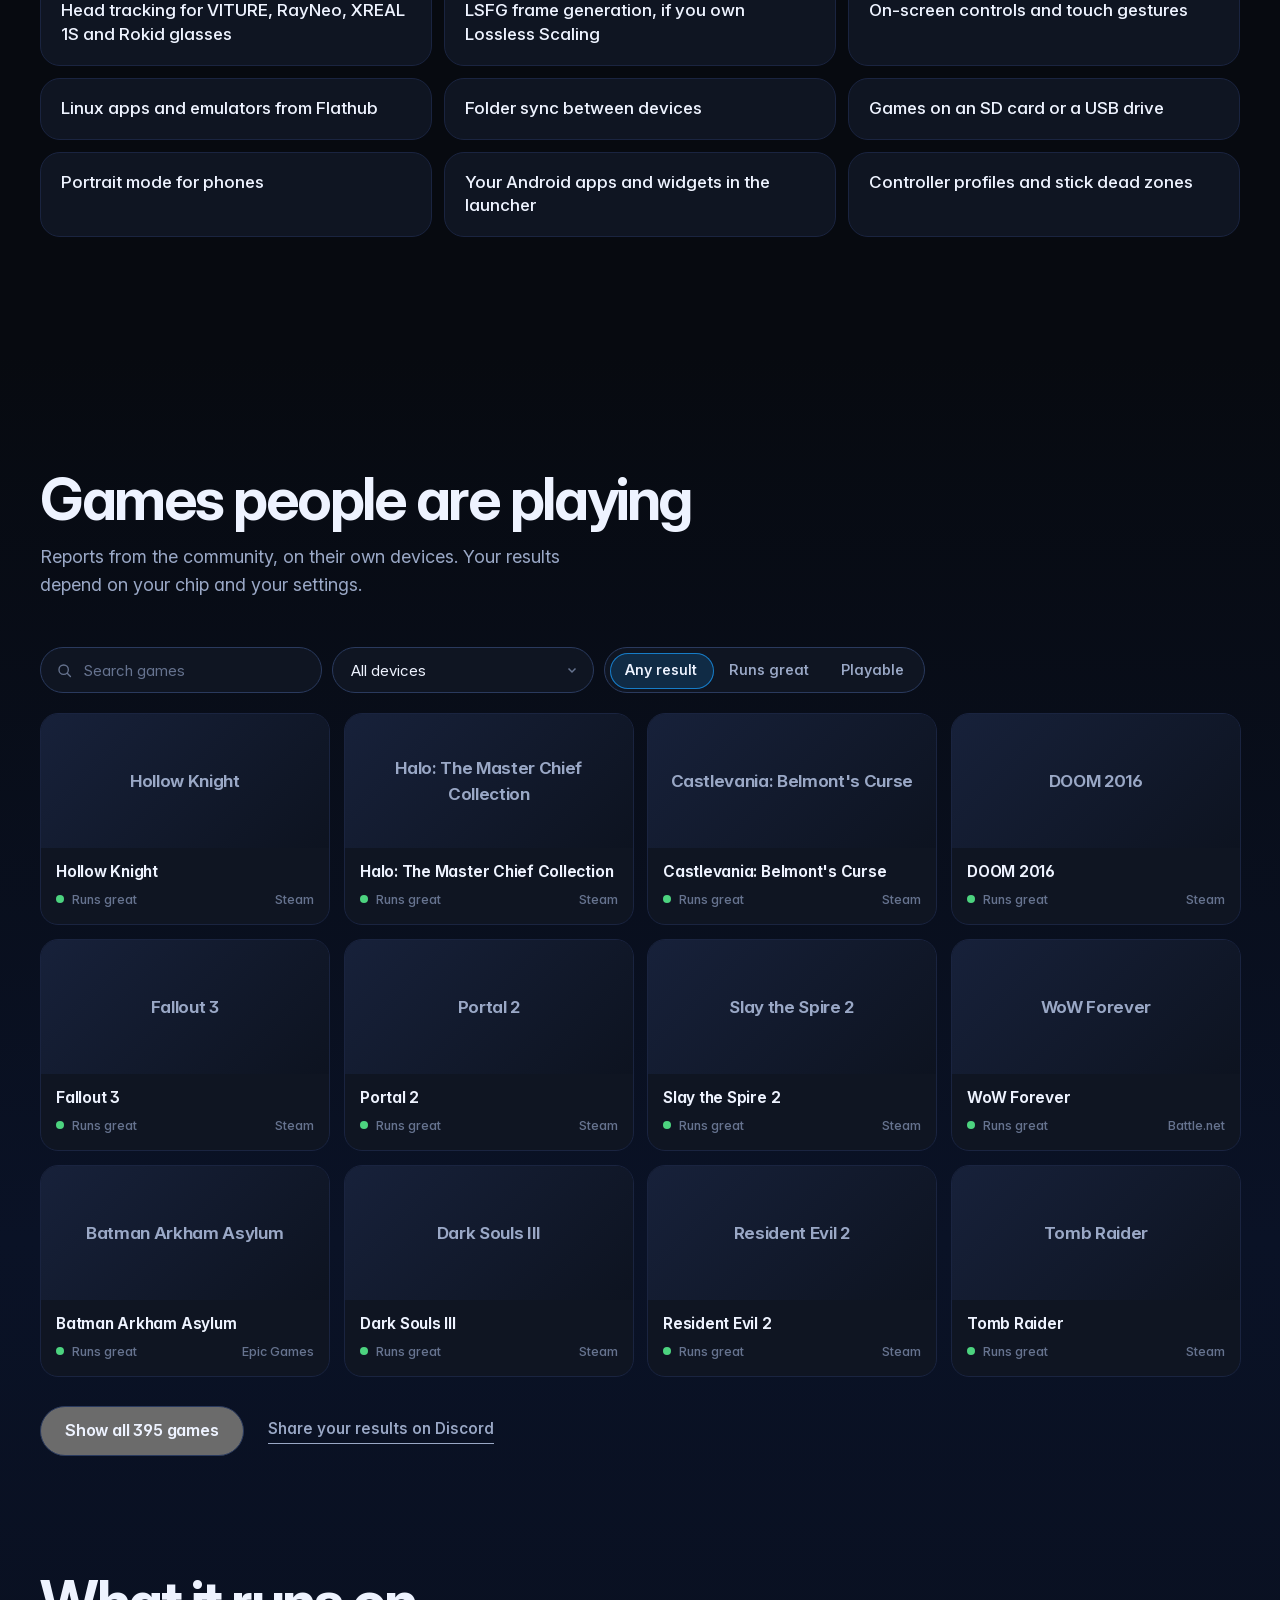
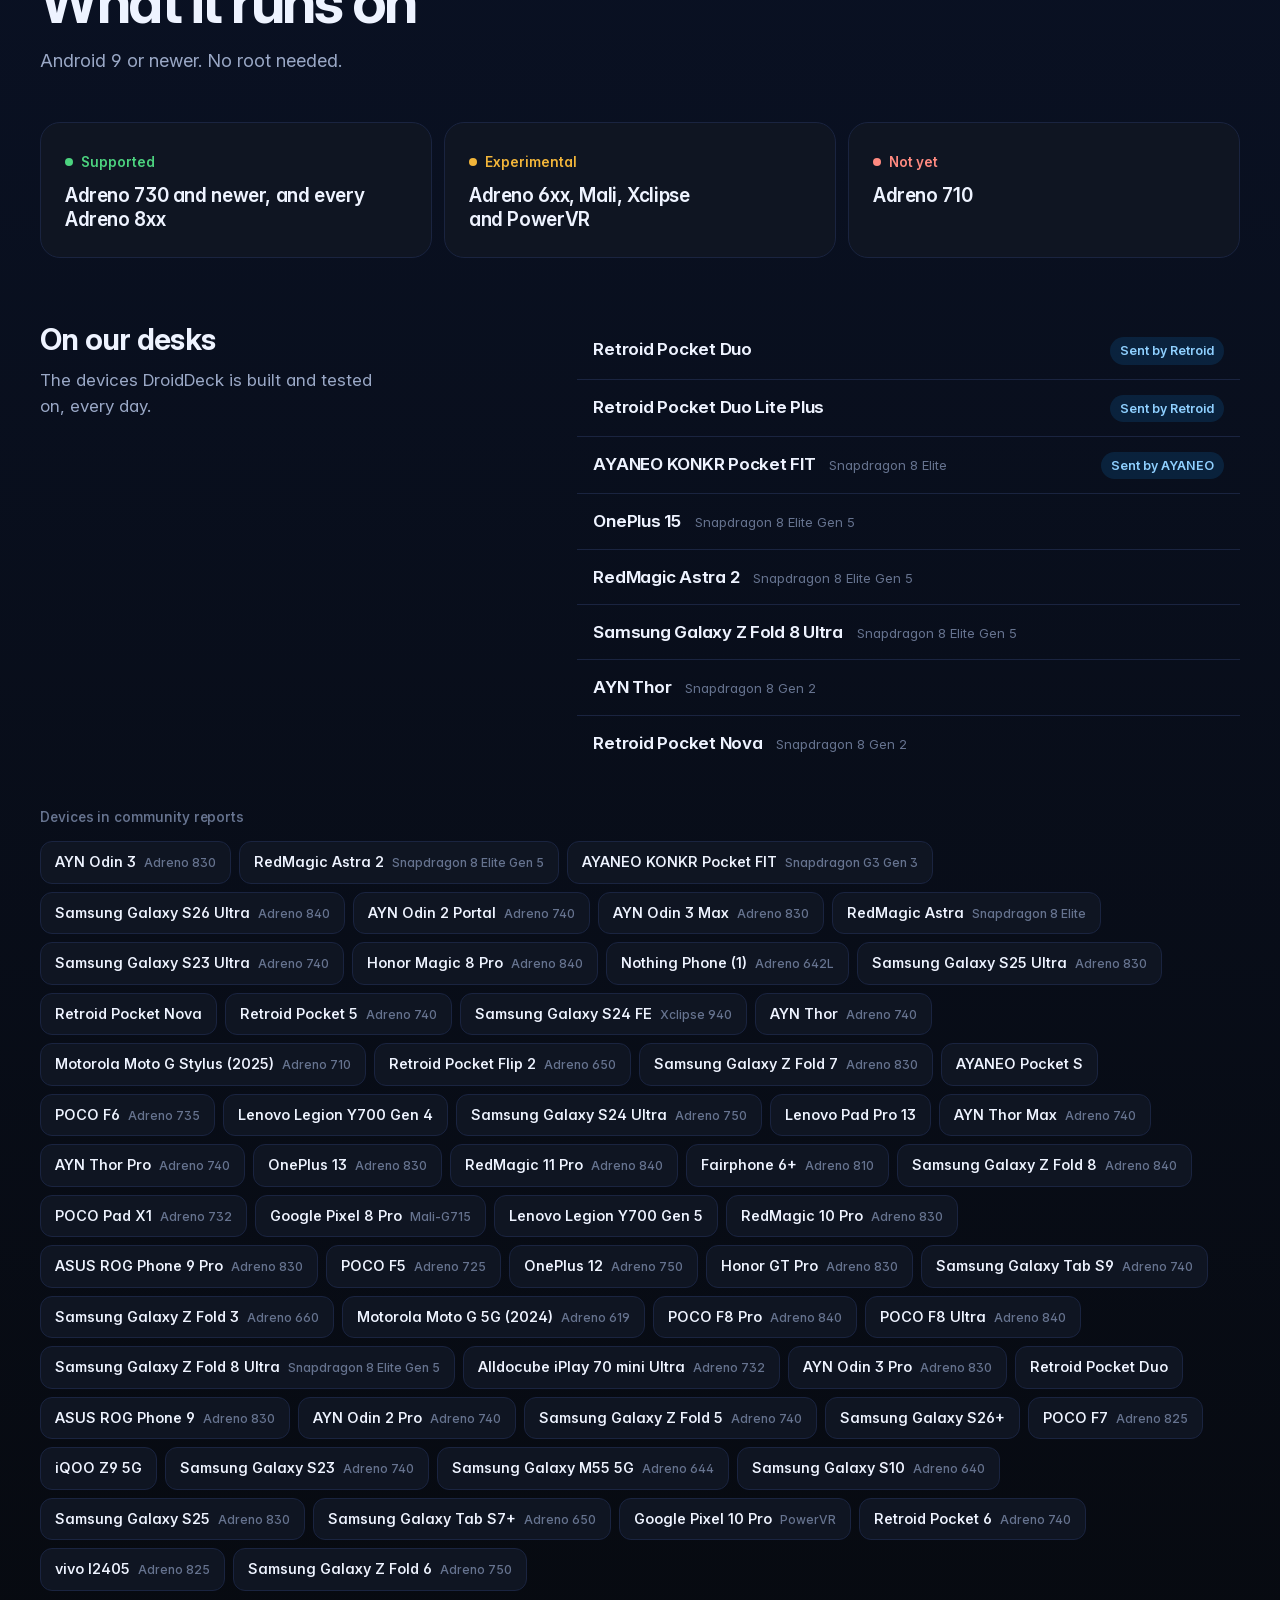
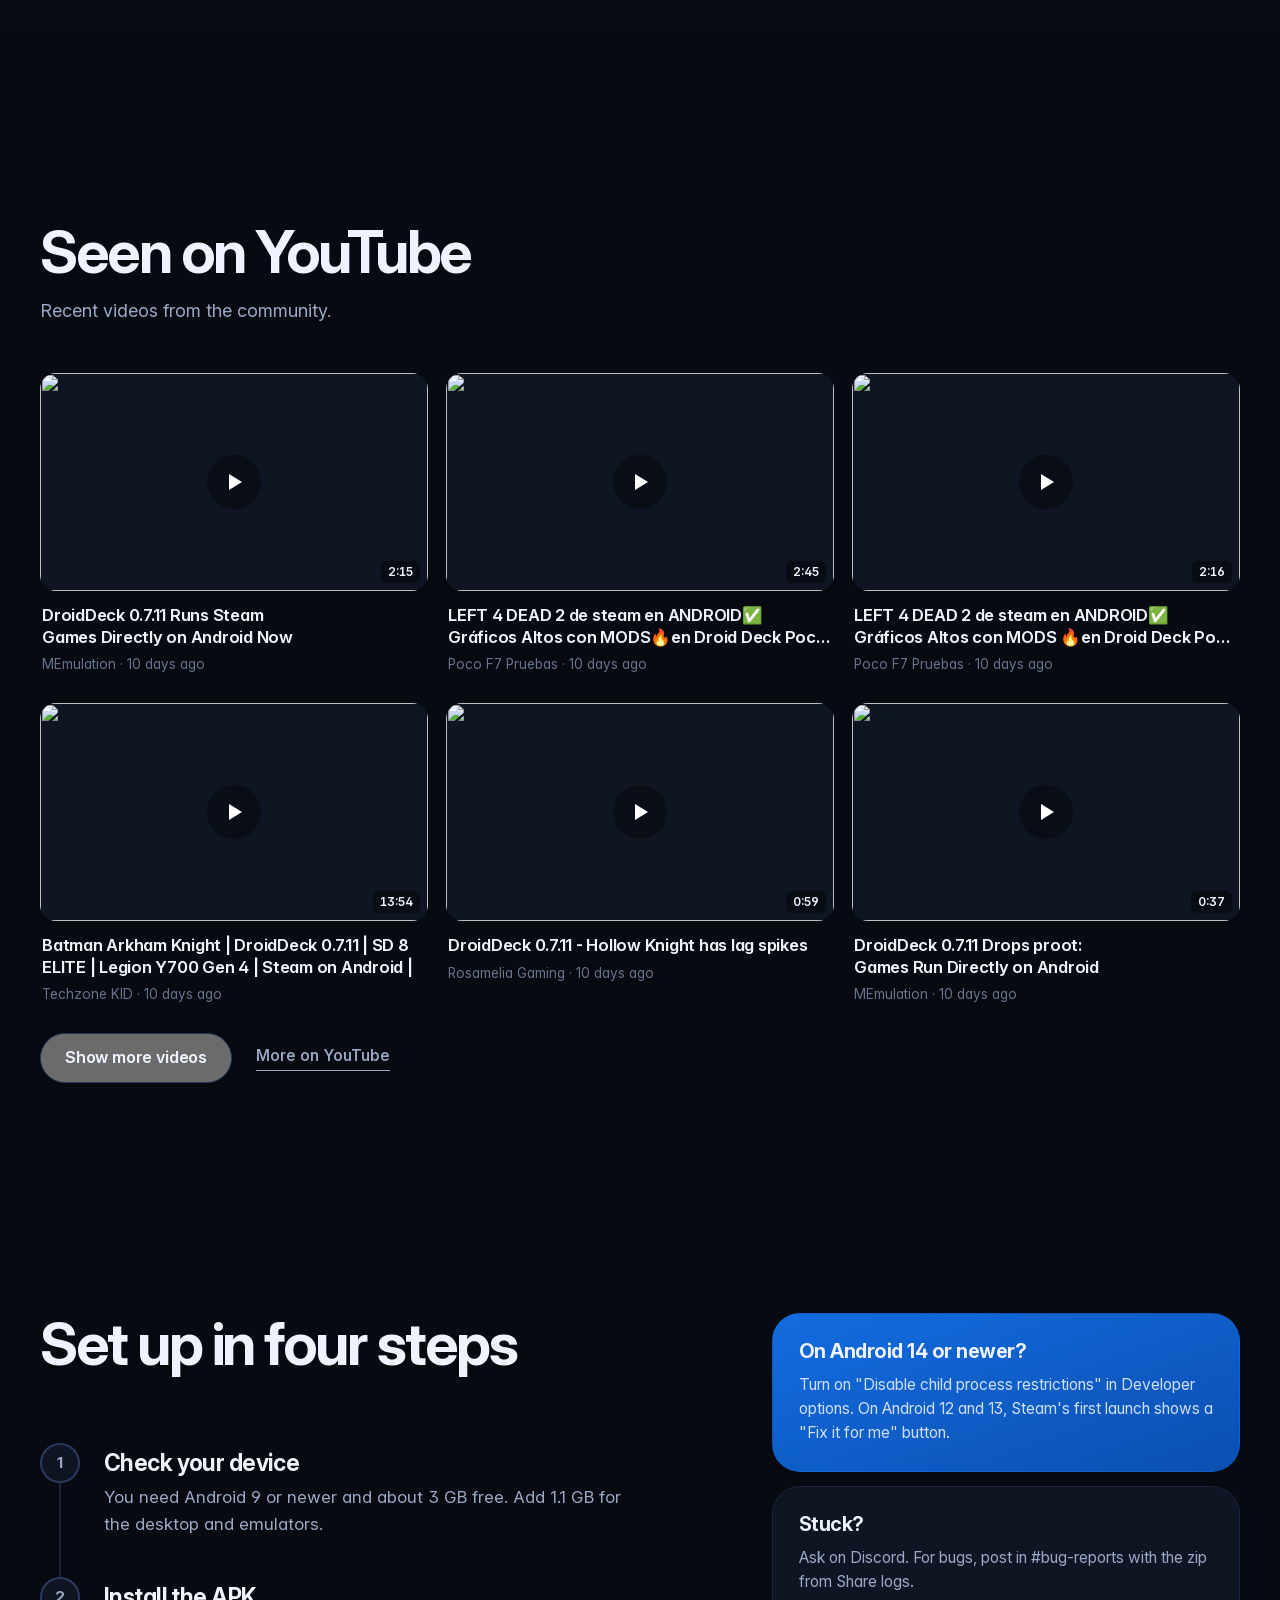
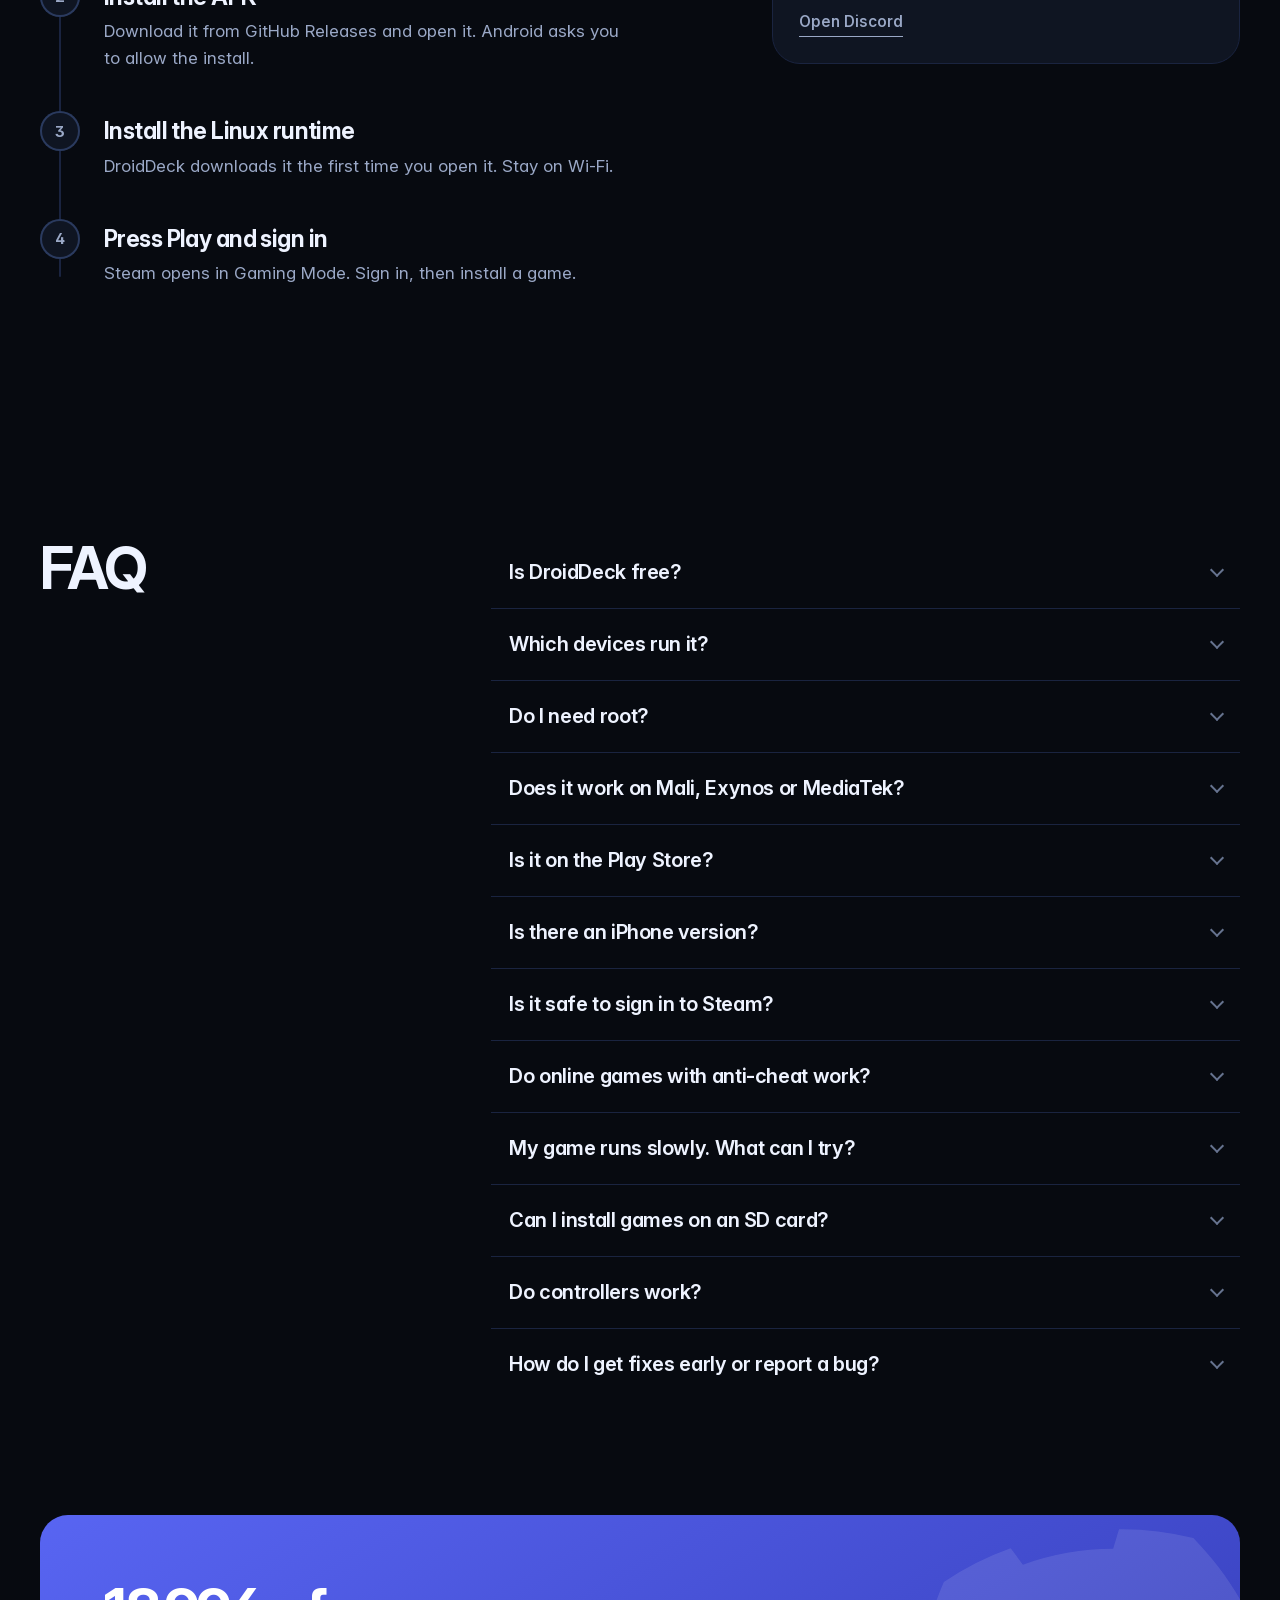
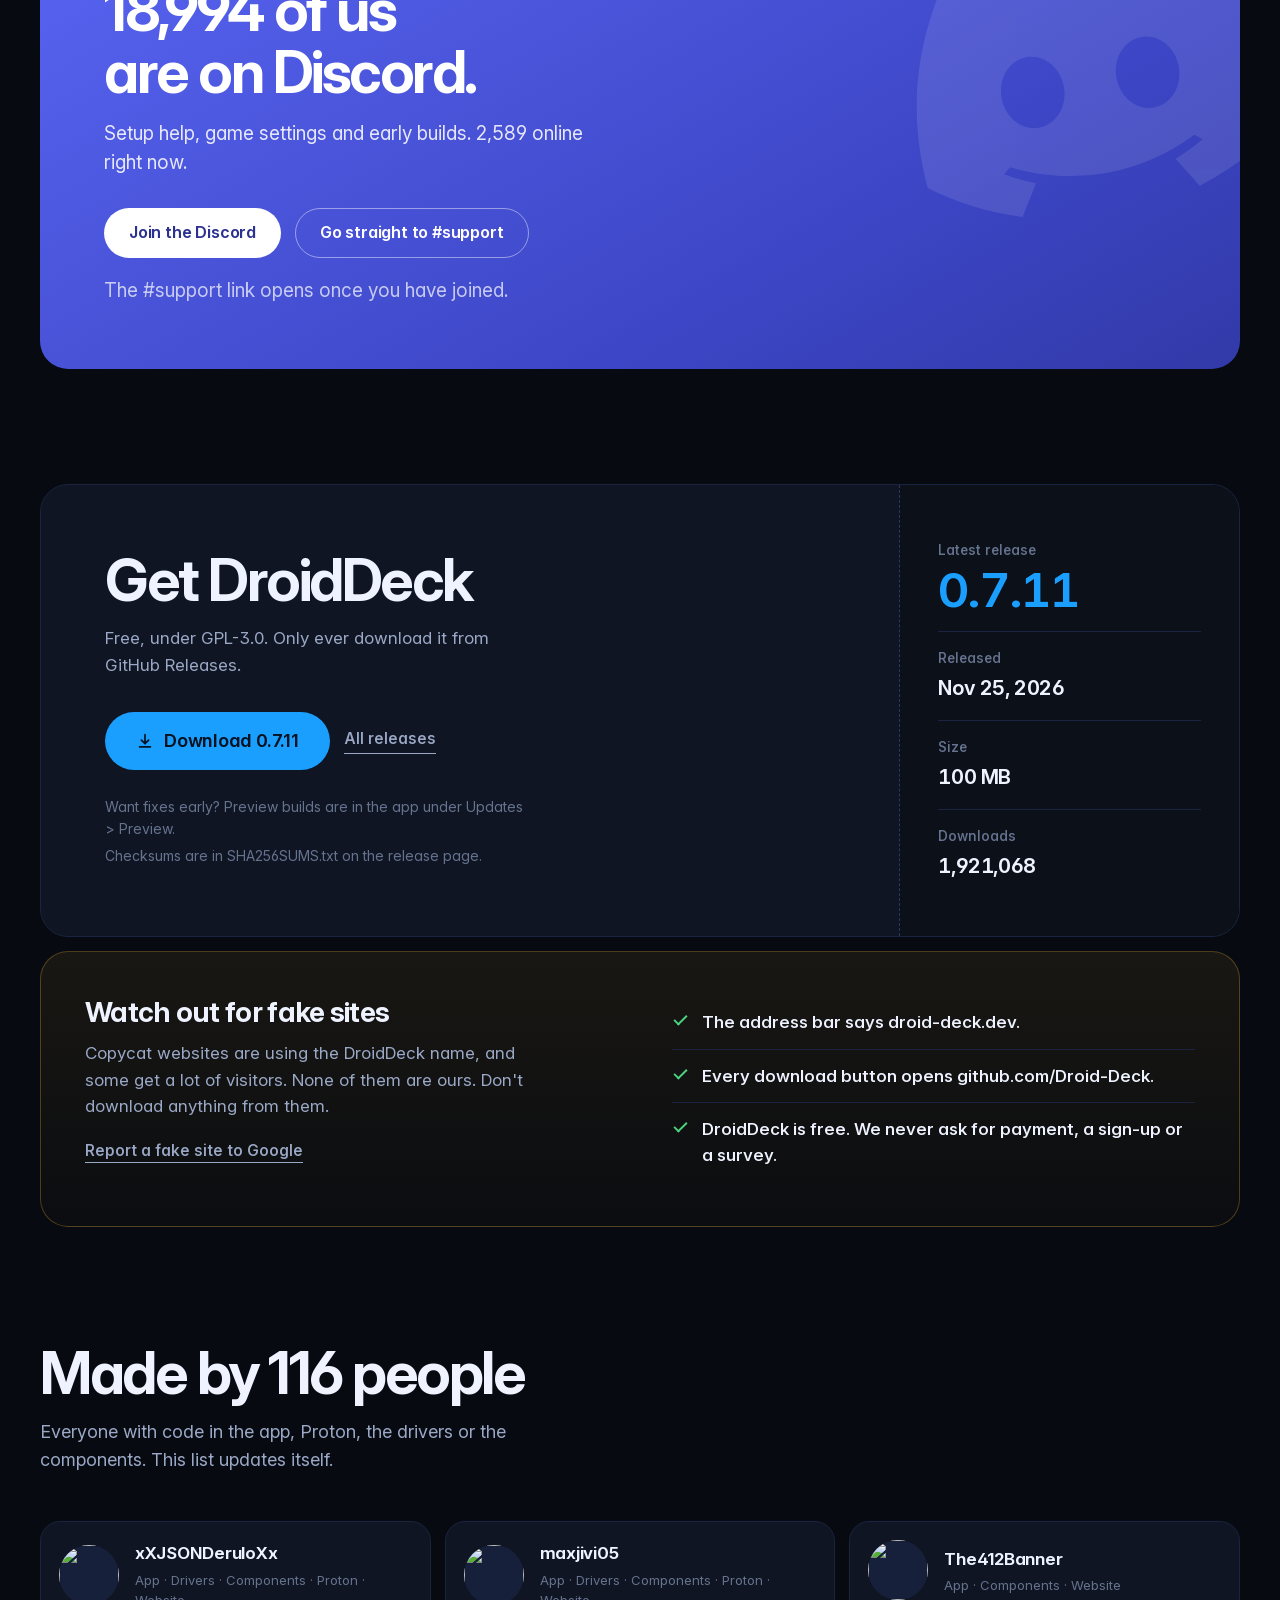
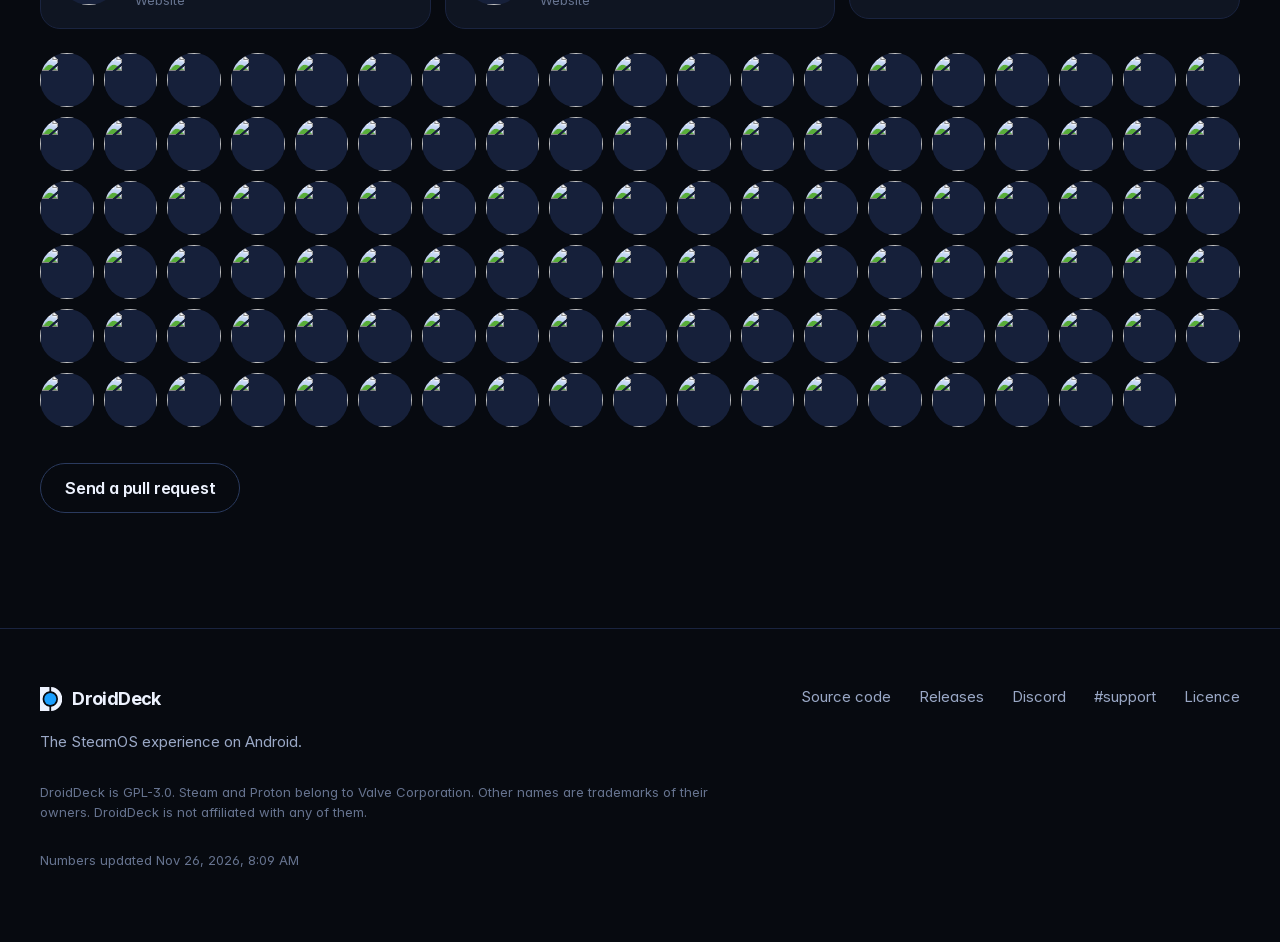
==== commit edfeab43: "design: drop the hero clip and handheld" ====
--- a/index.html
+++ b/index.html
@@ -22,10 +22,11 @@
 <link rel="icon" href="assets/img/icon-512.png" type="image/png" sizes="512x512">
 <link rel="apple-touch-icon" href="assets/img/apple-touch-icon.png">
 <link rel="preload" href="assets/fonts/InterVariable.woff2" as="font" type="font/woff2" crossorigin>
-<link rel="stylesheet" href="assets/css/site.css?v=8">
-<script>document.documentElement.classList.add("js")</script>
+<link rel="stylesheet" href="assets/css/site.css?v=15">
+<script>document.documentElement.classList.add("js");setTimeout(function(){document.documentElement.classList.add("ready")},1600)</script>
 <script type="application/ld+json">{"@context":"https://schema.org","@graph":[{"@type":"WebSite","@id":"https://droid-deck.dev/#website","name":"DroidDeck","alternateName":"Droid Deck","url":"https://droid-deck.dev/","inLanguage":"en","publisher":{"@id":"https://droid-deck.dev/#org"}},{"@type":"Organization","@id":"https://droid-deck.dev/#org","name":"DroidDeck","url":"https://droid-deck.dev/","logo":"https://droid-deck.dev/assets/img/icon-512.png","sameAs":["https://github.com/Droid-Deck","https://github.com/Droid-Deck/DroidDeck","https://discord.gg/JRGAvawjsm"]},{"@type":"SoftwareApplication","@id":"https://droid-deck.dev/#app","name":"DroidDeck","url":"https://droid-deck.dev/","description":"DroidDeck brings the SteamOS experience to Android: Steam Gaming Mode, a full Linux desktop, and your games from GOG, Epic, Xbox, Battle.net and more. Free and open source.","image":"https://droid-deck.dev/assets/img/og.png","operatingSystem":"Android 9+","applicationCategory":"GameApplication","softwareVersion":"0.7.11","datePublished":"2026-11-25","license":"https://www.gnu.org/licenses/gpl-3.0.html","downloadUrl":"https://github.com/Droid-Deck/DroidDeck/releases/latest","installUrl":"https://github.com/Droid-Deck/DroidDeck/releases/latest","publisher":{"@id":"https://droid-deck.dev/#org"},"offers":{"@type":"Offer","price":"0","priceCurrency":"USD"}},{"@type":"FAQPage","@id":"https://droid-deck.dev/#faq","mainEntity":[{"@type":"Question","name":"Is DroidDeck free?","acceptedAnswer":{"@type":"Answer","text":"Yes. It is free and open source under GPL-3.0, with no ads and no telemetry."}},{"@type":"Question","name":"Which devices run it?","acceptedAnswer":{"@type":"Answer","text":"Anything on Android 9 or newer. It runs best on Adreno 730 and newer. Mali, Xclipse, PowerVR and older Adreno chips are experimental."}},{"@type":"Question","name":"Do I need root?","acceptedAnswer":{"@type":"Answer","text":"No. On Android 14 or newer you flip one switch in Developer options. The setup guide shows which one."}},{"@type":"Question","name":"Does it work on Mali, Exynos or MediaTek?","acceptedAnswer":{"@type":"Answer","text":"It starts on many of them, but support is experimental. Some games crash or show a black screen. Fixes reach Preview builds first."}},{"@type":"Question","name":"Is it on the Play Store?","acceptedAnswer":{"@type":"Answer","text":"Not today. Get the APK from GitHub Releases. Android may warn you about installing outside the store, which is normal."}},{"@type":"Question","name":"Is there an iPhone version?","acceptedAnswer":{"@type":"Answer","text":"No. DroidDeck is Android only."}},{"@type":"Question","name":"Is it safe to sign in to Steam?","acceptedAnswer":{"@type":"Answer","text":"You sign in inside the real Steam client, the same one a Steam Deck runs. All of DroidDeck's code is public."}},{"@type":"Question","name":"Do online games with anti-cheat work?","acceptedAnswer":{"@type":"Answer","text":"Mostly not. Games that need kernel anti-cheat will not go online. Some Easy Anti-Cheat games can still be played offline."}},{"@type":"Question","name":"My game runs slowly. What can I try?","acceptedAnswer":{"@type":"Answer","text":"Lower the in-game settings first, then try a newer graphics driver in DroidDeck's settings. The performance HUD shows what is holding the game back."}},{"@type":"Question","name":"Can I install games on an SD card?","acceptedAnswer":{"@type":"Answer","text":"Yes. Set External storage as the default under Setup > Storage, then install. Games you already have stay where they are."}},{"@type":"Question","name":"Do controllers work?","acceptedAnswer":{"@type":"Answer","text":"Yes. Built-in controls, Bluetooth and USB pads all work, and you can pair several for split screen. There are touch controls too."}},{"@type":"Question","name":"How do I get fixes early or report a bug?","acceptedAnswer":{"@type":"Answer","text":"Preview builds are in the app under Updates > Preview. For bugs, post in #bug-reports with the zip from Share logs."}}]}]}</script>
-<script src="assets/js/app.js?v=7" defer></script>
+<script src="assets/js/app.js?v=8" defer></script>
+<script src="assets/js/motion.js?v=4" defer></script>
 </head>
 <body>
 <a class="skip" href="#main" data-i18n="nav.skip">Skip to content</a>
@@ -35,7 +36,7 @@
     <svg class="brand-mark" viewBox="0 0 207.92 223.72" aria-hidden="true"><use href="#mark"/></svg>
     <span>DroidDeck</span>
   </a>
-  <nav class="links" id="links">
+  <nav class="links" id="links" data-glide="pill" data-glide-items="a">
     <a href="#features" data-i18n="nav.features">Features</a>
     <a href="#compatibility" data-i18n="nav.compat">Compatibility</a>
     <a href="#videos" data-i18n="nav.media">Videos</a>
@@ -59,73 +60,42 @@
 <main id="main">
 
 <section class="hero" id="top">
-  <div class="hero-art" aria-hidden="true">
-    <svg class="orb" viewBox="0 0 800 800"><circle class="orb-halo" cx="400" cy="400" r="318"/><circle class="orb-core" cx="400" cy="400" r="250"/></svg>
+  <div class="hero-flood" id="hero-flood" aria-hidden="true">
+    <canvas class="hero-wall" id="hero-wall"></canvas>
   </div>
   <div class="wrap hero-grid">
     <div class="hero-copy">
-      <p class="official">
-        <svg viewBox="0 0 20 20" aria-hidden="true"><path d="M10 2.500l6 2.200v4.600c0 3.700-2.400 6.700-6 8.200-3.600-1.500-6-4.500-6-8.200V4.700z"/><path d="M7.300 10.200l1.900 1.900 3.600-3.900"/></svg>
-        <span data-i18n="official.bar">droid-deck.dev is the only official DroidDeck website.</span>
-        <a href="#official" data-i18n="official.link">How to spot a fake</a>
-      </p>
-      <p class="kicker" data-i18n="hero.kicker">Free and open source. No root.</p>
-      <h1 data-i18n="hero.title">Your Steam library runs on Android now.</h1>
-      <p class="lede" data-i18n="hero.sub">DroidDeck brings the SteamOS experience to handhelds and phones: Gaming Mode, a full Linux desktop, and your games from GOG, Epic, Xbox, Battle.net and more in one library.</p>
-      <div class="actions">
-        <a class="btn btn-primary" href="https://github.com/Droid-Deck/DroidDeck/releases/latest">
+      <h1 data-enter style="--i:1" data-i18n="hero.title">Your Steam library runs on Android now.</h1>
+      <p class="lede" data-enter style="--i:2" data-i18n="hero.sub">DroidDeck brings the SteamOS experience to handhelds and phones: Gaming Mode, a full Linux desktop, and your games from GOG, Epic, Xbox, Battle.net and more in one library.</p>
+      <div class="actions" data-enter style="--i:3">
+        <a class="btn btn-primary" id="hero-cta" href="https://github.com/Droid-Deck/DroidDeck/releases/latest">
           <svg viewBox="0 0 20 20" aria-hidden="true"><path d="M10 3v10m0 0l-4-4m4 4l4-4M4 16.500h12"/></svg>
           <span data-i18n="hero.cta" data-i18n-vars="version">Download 0.7.11</span>
         </a>
         <a class="btn btn-ghost" href="#setup" data-i18n="hero.cta2">How to set it up</a>
       </div>
-      <ul class="facts">
+      <ul class="facts" data-enter style="--i:4">
         <li data-i18n="hero.android">Android 9 or newer</li>
         <li><span data-live="size">100 MB</span> APK</li>
         <li data-i18n="hero.released" data-i18n-vars="date">Released Nov 25, 2026</li>
       </ul>
     </div>
-    <figure class="handheld reveal">
-      <div class="handheld-body">
-        <div class="pad pad-left" aria-hidden="true"><i class="stick"></i><i class="dpad"></i></div>
-        <div class="screen">
-          <video muted loop playsinline preload="none" poster="assets/media/steam-to-desktop.jpg" data-src="assets/media/steam-to-desktop.mp4"></video>
-        </div>
-        <div class="pad pad-right" aria-hidden="true"><i class="abxy"><b></b><b></b><b></b><b></b></i><i class="stick"></i></div>
-      </div>
-      <figcaption data-i18n="hero.caption">Steam Big Picture, then Switch to Desktop.</figcaption>
-    </figure>
-  </div>
-  <ul class="pledge wrap">
-    <li data-i18n="pledge.source">100% open source</li>
-    <li data-i18n="pledge.ads">No ads</li>
-    <li data-i18n="pledge.telemetry">No telemetry</li>
-    <li data-i18n="pledge.withheld">No source withheld</li>
-  </ul>
+  </div>
 </section>
 
 <section class="stars" id="stars">
-  <div class="wrap stars-grid">
-    <div class="stars-copy reveal">
-      <h2 data-i18n="stars.title">DroidDeck on GitHub</h2>
-      <a class="btn btn-ghost" href="https://github.com/Droid-Deck/DroidDeck" rel="noopener">
-        <svg viewBox="0 0 20 20" aria-hidden="true" class="fill"><path d="M10 1.700l2.550 5.300 5.750.800-4.200 4.050 1.050 5.750L10 14.850 4.850 17.600l1.050-5.750-4.200-4.050 5.750-.800z"/></svg>
-        <span data-i18n="stars.cta">Star DroidDeck</span>
-      </a>
-    </div>
-    <div class="board reveal">
-      <div class="board-head">
-        <span data-i18n="stars.label">Stars on GitHub</span>
-        <span class="live"><i></i><span data-i18n="stars.live">Live</span></span>
-      </div>
-      <div class="flaps" id="flaps" role="img" aria-label=""></div>
-      <dl class="tally">
-        <div><dt data-i18n="stars.rank">Global rank</dt><dd>#<span data-live="rank">2,107</span></dd></div>
-        <div><dt data-i18n="stars.downloads">Downloads</dt><dd data-live="downloads-short">1.92M</dd></div>
-        <div><dt data-i18n="stars.forks">Forks</dt><dd data-live="forks">1,123</dd></div>
-        <div><dt data-i18n="stars.people">Contributors</dt><dd data-live="people">116</dd></div>
-      </dl>
-    </div>
+  <div class="wrap strip">
+    <ul class="pledge">
+      <li data-i18n="pledge.source">100% open source</li>
+      <li data-i18n="pledge.ads">No ads</li>
+      <li data-i18n="pledge.telemetry">No telemetry</li>
+    </ul>
+    <a class="statline" href="https://github.com/Droid-Deck/DroidDeck" rel="noopener">
+      <span class="statline-star"><svg viewBox="0 0 20 20" aria-hidden="true" class="fill"><path d="M10 1.700l2.550 5.300 5.750.800-4.200 4.050 1.050 5.750L10 14.850 4.850 17.600l1.050-5.750-4.200-4.050 5.750-.800z"/></svg><b data-live="stars-short">21.9K</b> <span data-i18n="stars.label">Stars on GitHub</span></span>
+      <span><b data-live="downloads-short">1.9M</b> <span data-i18n="stars.downloads">Downloads</span></span>
+      <span><b data-live="forks">1,120</b> <span data-i18n="stars.forks">Forks</span></span>
+      <span><b data-live="people">116</b> <span data-i18n="stars.people">Contributors</span></span>
+    </a>
   </div>
 </section>
 
@@ -139,7 +109,7 @@
         <h3 data-i18n="f.steam.title">The real Steam client</h3>
         <p data-i18n="f.steam.body">Big Picture, Steam Input, cloud saves, achievements and Remote Play, with your Windows games running through Proton.</p>
       </div>
-      <div class="shot"><video muted loop playsinline preload="none" poster="assets/media/library.jpg" data-src="assets/media/library.mp4"></video></div>
+      <div class="shot"><video muted loop playsinline preload="none" poster="assets/media/library.jpg?v=2" data-src="assets/media/library.mp4?v=2"></video></div>
     </article>
 
     <article class="story story-flip reveal">
@@ -158,10 +128,10 @@
         <h3 data-i18n="f.desktop.title">A full Linux desktop</h3>
         <p data-i18n="f.desktop.body">Pick Switch to Desktop and you land in KDE Plasma, with Firefox, a terminal and an app store.</p>
       </div>
-      <div class="shot shot-tall"><video muted loop playsinline preload="none" poster="assets/media/kde-desktop.jpg" data-src="assets/media/kde-desktop.mp4"></video></div>
+      <div class="shot"><video muted loop playsinline preload="none" poster="assets/media/kde-desktop.jpg?v=2" data-src="assets/media/kde-desktop.mp4?v=2"></video></div>
     </article>
 
-    <div class="tiles">
+    <div class="tiles" data-glide="ring" data-glide-items=".tile">
       <article class="tile reveal">
         <div class="shot"><video muted loop playsinline preload="none" poster="assets/media/droiddeck-hud.jpg" data-src="assets/media/droiddeck-hud.mp4"></video></div>
         <h3 data-i18n="f.hud.title">Performance HUD</h3>
@@ -183,12 +153,12 @@
         <p data-i18n="f.cloud.body">Stream Game Pass without leaving the launcher.</p>
       </article>
       <article class="tile reveal">
-        <div class="shot"><video muted loop playsinline preload="none" poster="assets/media/dual-screen-steam-keyboard.jpg" data-src="assets/media/dual-screen-steam-keyboard.mp4"></video></div>
+        <div class="shot"><video muted loop playsinline preload="none" poster="assets/media/dual-screen-steam-keyboard.jpg?v=2" data-src="assets/media/dual-screen-steam-keyboard.mp4?v=2"></video></div>
         <h3 data-i18n="f.dual.title">Dual screens</h3>
         <p data-i18n="f.dual.body">The second screen becomes a keyboard, a trackpad or a dashboard.</p>
       </article>
       <article class="tile reveal">
-        <div class="shot"><video muted loop playsinline preload="none" poster="assets/media/gradient-theme.jpg" data-src="assets/media/gradient-theme.mp4"></video></div>
+        <div class="shot"><video muted loop playsinline preload="none" poster="assets/media/gradient-theme.jpg?v=2" data-src="assets/media/gradient-theme.mp4?v=2"></video></div>
         <h3 data-i18n="f.themes.title">Themes</h3>
         <p data-i18n="f.themes.body">Recolour the launcher, or mix your own gradient.</p>
       </article>
@@ -196,7 +166,7 @@
 
     <div class="also reveal">
       <h3 data-i18n="also.title">More features</h3>
-      <ul>
+      <ul data-glide="ring" data-glide-items="li">
         <li data-i18n="also.glasses">Head tracking for VITURE, RayNeo, XREAL 1S and Rokid glasses</li>
         <li data-i18n="also.lsfg">LSFG frame generation, if you own Lossless Scaling</li>
         <li data-i18n="also.touch">On-screen controls and touch gestures</li>
@@ -225,13 +195,13 @@
       <label class="field">
         <select id="compat-device" data-i18n-attr="aria-label:compat.device" aria-label="Device"></select>
       </label>
-      <div class="seg" id="compat-status" role="group">
+      <div class="seg" id="compat-status" role="group" data-glide="seg" data-glide-items="button">
         <button type="button" data-status="" class="on" data-i18n="compat.any">Any result</button>
         <button type="button" data-status="great" data-i18n="compat.great">Runs great</button>
         <button type="button" data-status="playable" data-i18n="compat.playable">Playable</button>
       </div>
     </div>
-    <div class="games" id="games"></div>
+    <div class="games" id="games" data-glide="ring" data-glide-items=".game"></div>
     <p class="empty" id="games-empty" hidden data-i18n="compat.empty">Nothing matches. Try another device.</p>
     <div class="games-foot">
       <button class="btn btn-ghost" id="games-more" type="button" hidden></button>
@@ -253,10 +223,10 @@
           <h3 data-i18n="bench.title">On our desks</h3>
           <p data-i18n="bench.sub">The devices DroidDeck is built and tested on, every day.</p>
         </div>
-        <ul class="bench-list" id="bench"></ul>
+        <ul class="bench-list" id="bench" data-glide="pill" data-glide-items="button"></ul>
       </div>
       <h3 class="minor" data-i18n="devices.seen">Devices in community reports</h3>
-      <ul class="device-list" id="device-list"></ul>
+      <ul class="device-list" id="device-list" data-glide="ring" data-glide-items="button"></ul>
     </div>
   </div>
 </section>
@@ -267,7 +237,7 @@
       <h2 class="section-title" data-i18n="media.title">Seen on YouTube</h2>
       <p data-i18n="media.sub">Recent videos from the community.</p>
     </div>
-    <div class="videos" id="video-list"></div>
+    <div class="videos" id="video-list" data-glide="ring" data-glide-items=".video"></div>
     <div class="games-foot">
       <button class="btn btn-ghost" id="videos-more" type="button" hidden data-i18n="media.more">Show more videos</button>
       <a class="text-link" href="https://www.youtube.com/results?search_query=DroidDeck&amp;sp=CAI%253D" rel="noopener" data-i18n="media.all">More on YouTube</a>
@@ -303,7 +273,7 @@
 <section class="faq" id="faq">
   <div class="wrap faq-grid">
     <h2 class="section-title reveal" data-i18n="faq.title">FAQ</h2>
-    <div class="faq-list">
+    <div class="faq-list" data-glide="pill" data-glide-items="summary">
       <details class="reveal"><summary data-i18n="faq.q1">Is DroidDeck free?</summary><p data-i18n="faq.a1">Yes. It is free and open source under GPL-3.0, with no ads and no telemetry.</p></details>
       <details class="reveal"><summary data-i18n="faq.q2">Which devices run it?</summary><p data-i18n="faq.a2">Anything on Android 9 or newer. It runs best on Adreno 730 and newer. Mali, Xclipse, PowerVR and older Adreno chips are experimental.</p></details>
       <details class="reveal"><summary data-i18n="faq.q3">Do I need root?</summary><p data-i18n="faq.a3">No. On Android 14 or newer you flip one switch in Developer options. The setup guide shows which one.</p></details>
@@ -324,8 +294,8 @@
   <div class="wrap">
     <div class="club-card reveal">
       <svg class="club-mark" viewBox="0 0 24 24" aria-hidden="true"><path d="M19.6 5.300A17.400 17.400 0 0 0 15.300 4l-.550 1.100a16 16 0 0 0-5.500 0L8.700 4a17.400 17.400 0 0 0-4.300 1.300C1.700 9.400.950 13.400 1.300 17.300A17.600 17.600 0 0 0 6.600 20l1.150-1.850a11.300 11.300 0 0 1-1.800-.870l.440-.340a12.500 12.500 0 0 0 11.220 0l.440.340c-.570.340-1.180.630-1.800.870L17.400 20a17.600 17.600 0 0 0 5.300-2.700c.440-4.550-.740-8.500-3.100-12zM8.500 14.900c-1.050 0-1.900-.970-1.900-2.150s.840-2.150 1.900-2.150 1.920.970 1.900 2.150c0 1.180-.840 2.150-1.900 2.150zm7 0c-1.050 0-1.900-.970-1.900-2.150s.840-2.150 1.900-2.150 1.920.970 1.900 2.150c0 1.180-.840 2.150-1.900 2.150z"/></svg>
-      <h2 data-i18n="discord.title" data-i18n-vars="members">18,994 of us are on Discord.</h2>
-      <p data-i18n="discord.sub" data-i18n-vars="online">Setup help, game settings and early builds. 2,589 online right now.</p>
+      <h2 data-i18n="discord.title" data-i18n-vars="members">18,941 of us are on Discord.</h2>
+      <p data-i18n="discord.sub" data-i18n-vars="online">Setup help, game settings and early builds. 3,370 online right now.</p>
       <div class="actions">
         <a class="btn btn-primary" href="https://discord.gg/JRGAvawjsm" rel="noopener" data-i18n="discord.join">Join the Discord</a>
         <a class="btn btn-ghost" href="https://discord.com/channels/1552707793247539220/1556195514322780160" rel="noopener" data-i18n="discord.support">Go straight to #support</a>
@@ -355,7 +325,7 @@
         <div><dt data-i18n="download.latest">Latest release</dt><dd class="big" data-live="version">0.7.11</dd></div>
         <div><dt data-i18n="download.released">Released</dt><dd data-live="date">Nov 25, 2026</dd></div>
         <div><dt data-i18n="download.size">Size</dt><dd data-live="size">100 MB</dd></div>
-        <div><dt data-i18n="stars.downloads">Downloads</dt><dd data-live="downloads">1,921,068</dd></div>
+        <div><dt data-i18n="stars.downloads">Downloads</dt><dd data-live="downloads">1,898,903</dd></div>
       </dl>
     </div>
     <div class="fakes reveal" id="official">
@@ -379,7 +349,7 @@
       <h2 class="section-title" data-i18n="people.title" data-i18n-vars="n">Made by 116 people</h2>
       <p data-i18n="people.sub">Everyone with code in the app, Proton, the drivers or the components. This list updates itself.</p>
     </div>
-    <ul class="leads" id="leads"></ul>
+    <ul class="leads" id="leads" data-glide="ring" data-glide-items="a"></ul>
     <ul class="crowd" id="crowd"></ul>
     <a class="btn btn-ghost" href="https://github.com/Droid-Deck/DroidDeck/pulls" rel="noopener" data-i18n="people.cta">Send a pull request</a>
   </div>
@@ -415,7 +385,7 @@
       </a>
       <p data-i18n="footer.tagline">The SteamOS experience on Android.</p>
     </div>
-    <nav class="foot-links">
+    <nav class="foot-links" data-glide="pill" data-glide-items="a">
       <a href="https://github.com/Droid-Deck/DroidDeck" rel="noopener" data-i18n="footer.source">Source code</a>
       <a href="https://github.com/Droid-Deck/DroidDeck/releases" rel="noopener" data-i18n="footer.releases">Releases</a>
       <a href="https://discord.gg/JRGAvawjsm" rel="noopener">Discord</a>
--- a/assets/css/site.css
+++ b/assets/css/site.css
@@ -239,12 +239,11 @@
 /* Hero */
 .hero { position: relative; padding-top: 74px; isolation: isolate; }
 .hero-flood {
-  --flood-bottom: 30%;
   position: absolute;
   z-index: -1;
   top: 8px;
   inset-inline: 8px;
-  bottom: var(--flood-bottom);
+  bottom: 0;
   overflow: hidden;
   border-radius: var(--r-lg);
   background: var(--ink-2);
@@ -261,7 +260,7 @@
     radial-gradient(46% 44% at 50% 38%, rgba(7, 10, 16, 0.86), rgba(7, 10, 16, 0.55) 55%, transparent 100%),
     linear-gradient(180deg, rgba(7, 10, 16, 0.6), transparent 22%, transparent 60%, rgba(7, 10, 16, 0.6));
 }
-.hero-grid { position: relative; display: grid; gap: clamp(44px, 6vw, 72px); padding-top: clamp(56px, 9vh, 100px); }
+.hero-grid { position: relative; display: grid; gap: clamp(44px, 6vw, 72px); padding-block: clamp(56px, 9vh, 100px); }
 .hero-copy { max-width: 940px; margin-inline: auto; text-align: center; }
 .hero h1 { color: #fff; }
 .lede { margin: 26px auto 0; max-width: 640px; font-size: clamp(18px, 1.6vw, 21px); line-height: 1.5; color: rgba(238, 243, 255, 0.86); }
@@ -282,27 +281,6 @@
   transition-delay: calc(120ms + var(--i, 0) * 60ms);
 }
 .js.ready [data-enter] { opacity: 1; transform: none; }
-.js .handheld[data-enter] { transform: translateY(70px) scale(0.96); transition-duration: 0.6s, 1.1s; }
-.js.ready .handheld[data-enter] { transform: none; }
-
-.handheld { position: relative; width: 100%; max-width: 1080px; margin-inline: auto; }
-.phone { position: relative; }
-.phone-screen {
-  position: relative;
-  overflow: hidden;
-  aspect-ratio: 16 / 9;
-  border-radius: clamp(12px, 1.8vw, 20px);
-  background: #000;
-  box-shadow:
-    0 0 0 1px rgba(255, 255, 255, 0.14),
-    0 30px 60px -20px rgba(0, 0, 0, 0.9),
-    0 80px 140px -40px rgba(0, 0, 0, 0.95);
-}
-.phone-screen video { position: absolute; inset: 0; width: 100%; height: 100%; object-fit: cover; }
-.handheld.is-3d { aspect-ratio: 2.1 / 1; }
-.handheld-canvas { position: absolute; inset: 0; width: 100%; height: 100%; display: block; }
-/* Kept in layout, invisible: it is the texture source and the films observer still has to see it. */
-.handheld.is-3d .phone { position: absolute; inset: 30% 35%; opacity: 0; pointer-events: none; }
 
 
 /* Proof strip */
@@ -674,8 +652,7 @@
   .hero { padding-top: 64px; }
   .hero-flood { top: 6px; inset-inline: 6px; border-radius: 22px; }
   .hero-flood::after { background: linear-gradient(180deg, rgba(7, 10, 16, 0.78), rgba(7, 10, 16, 0.66) 70%, rgba(7, 10, 16, 0.7)); }
-  .hero-grid { padding-top: 40px; }
-  .handheld { width: auto; margin-inline: -6px; }
+  .hero-grid { padding-block: 40px; }
   .actions .btn { flex: 1 1 auto; }
   .facts { gap: 2px 12px; font-size: 13px; }
   .facts li + li::before { margin-inline-end: 12px; }
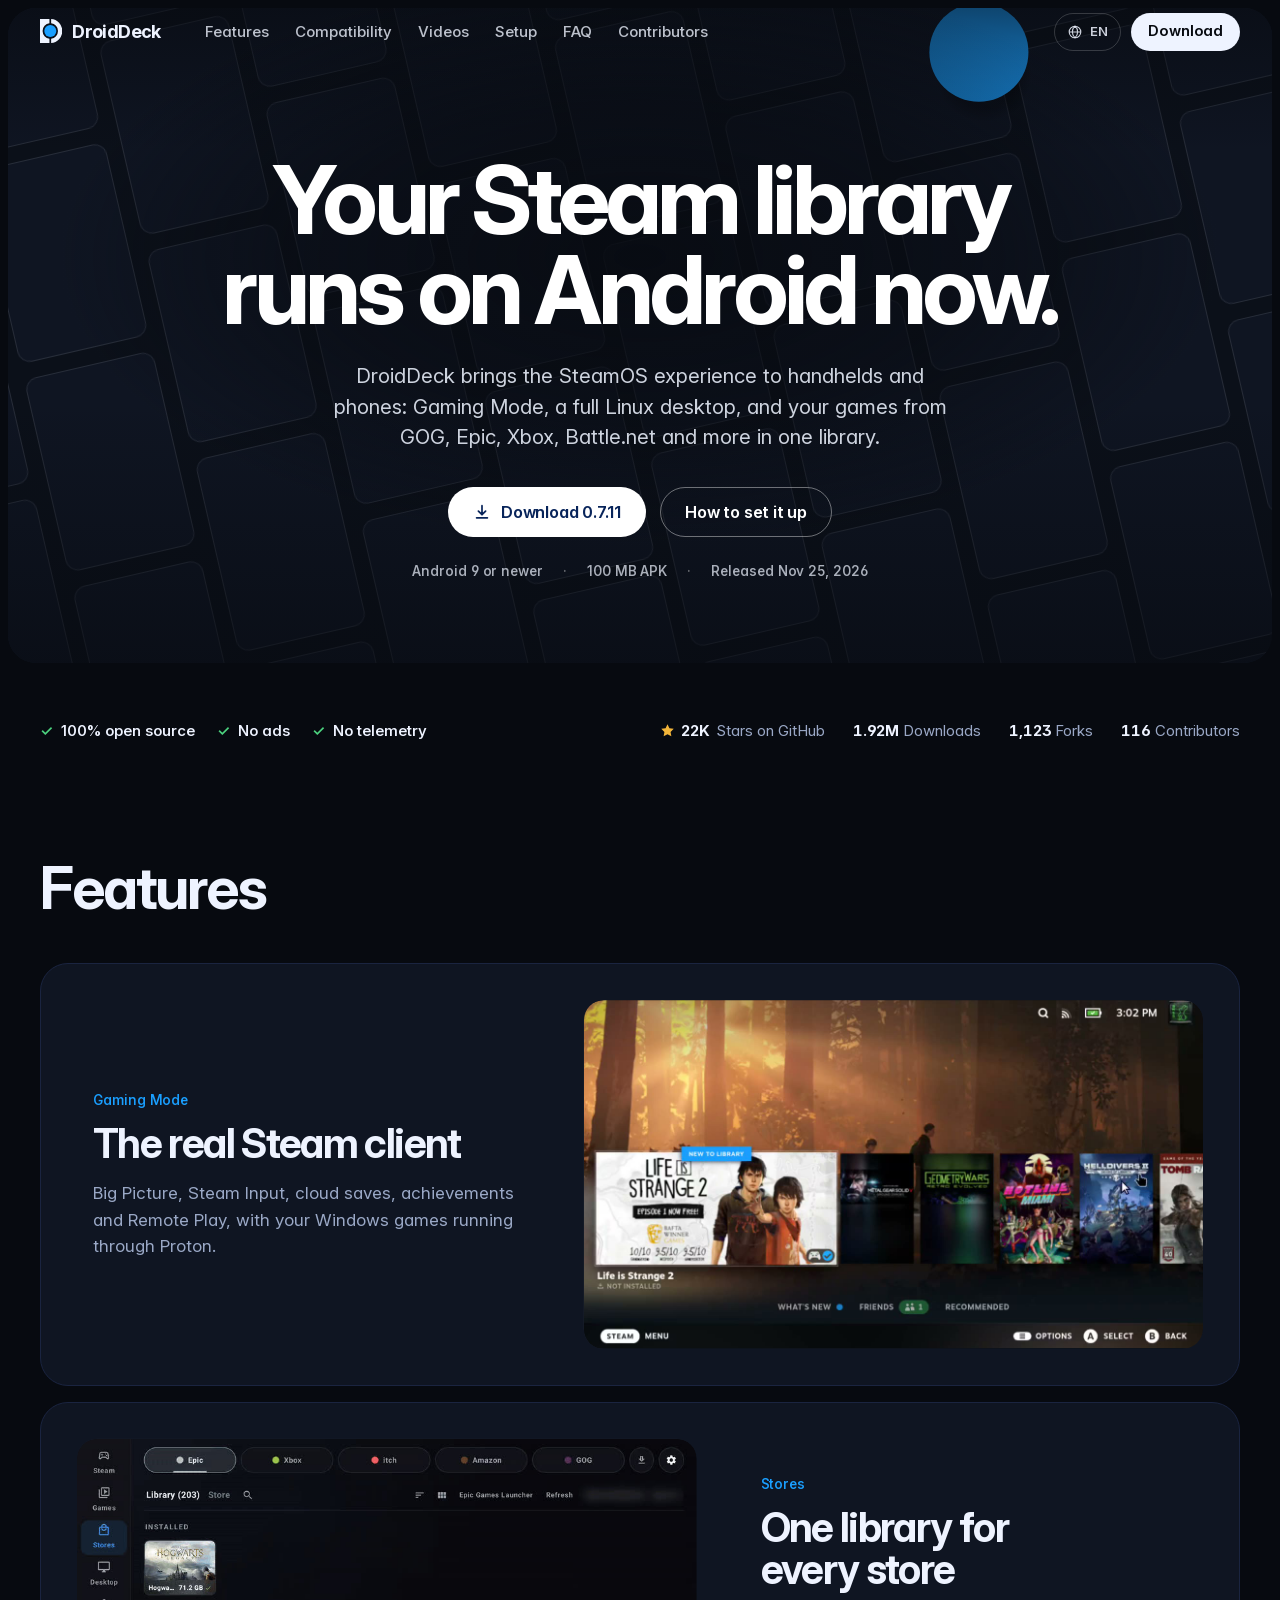
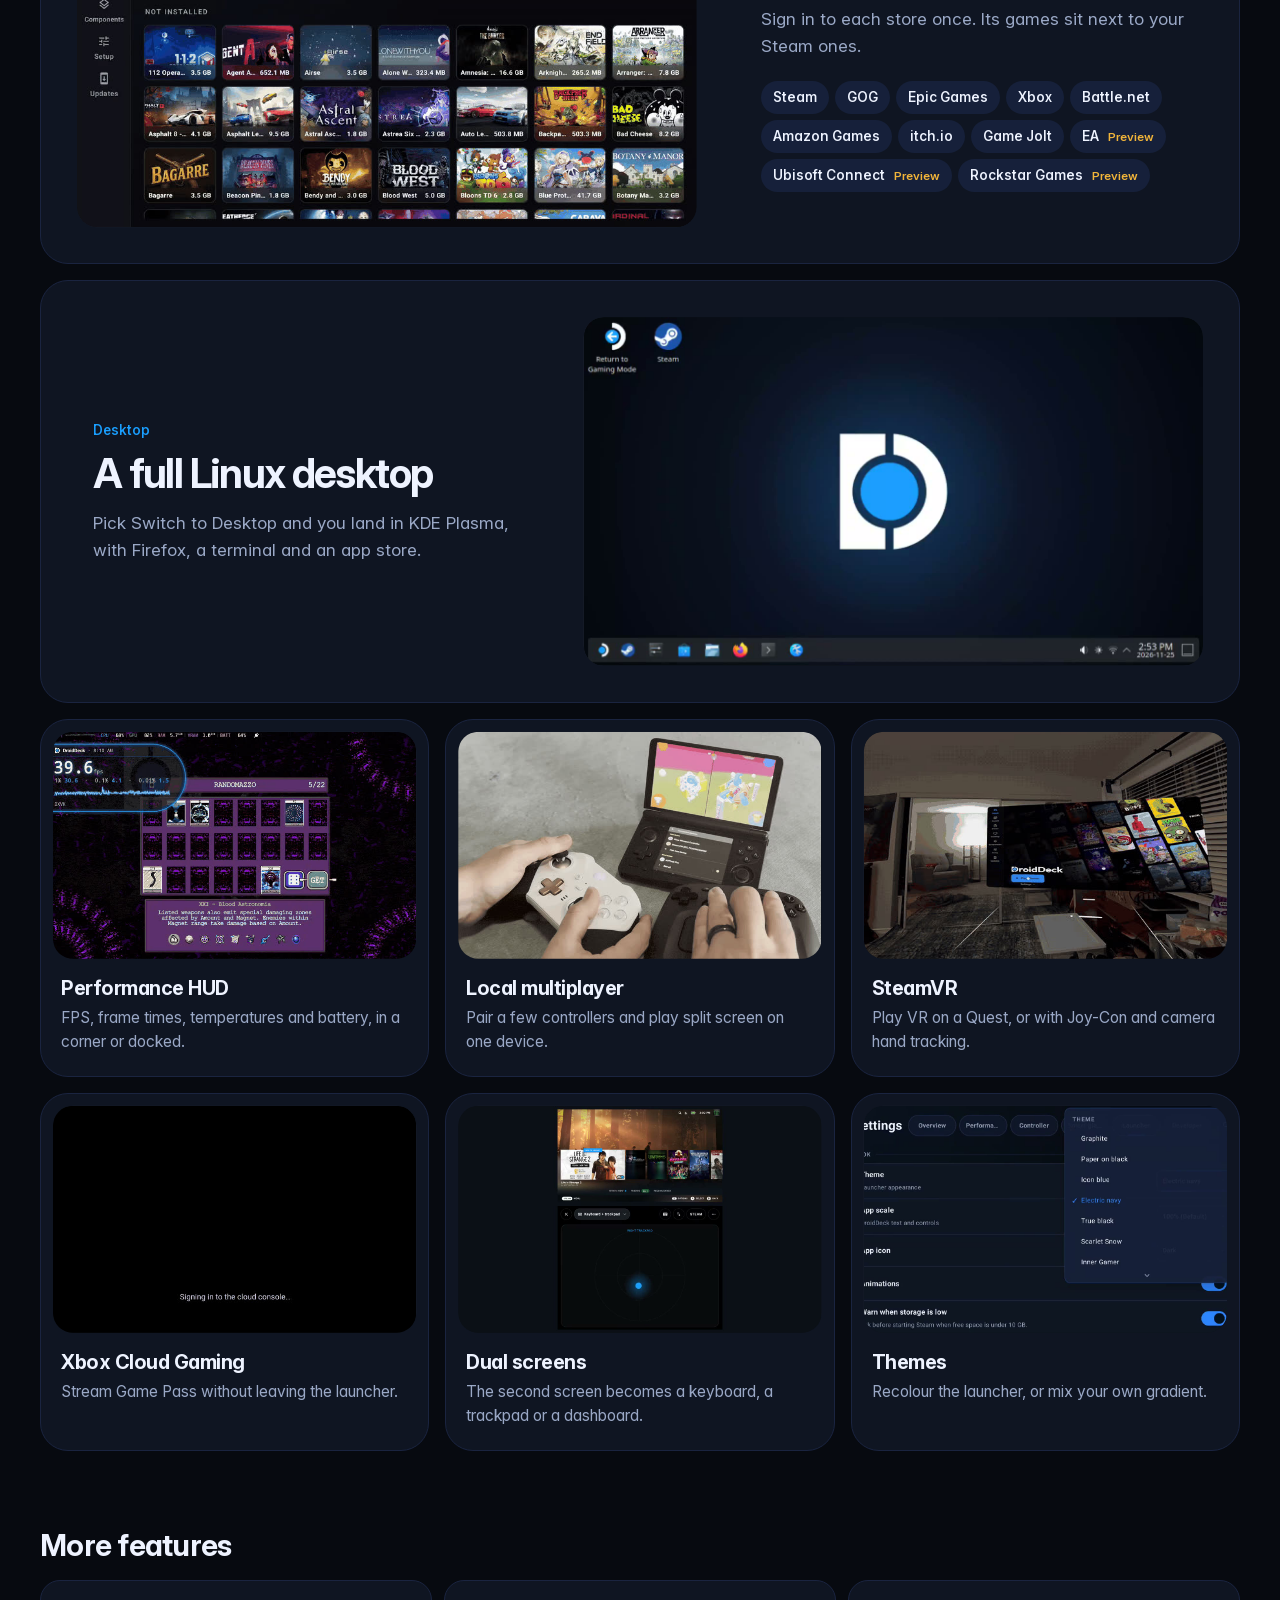
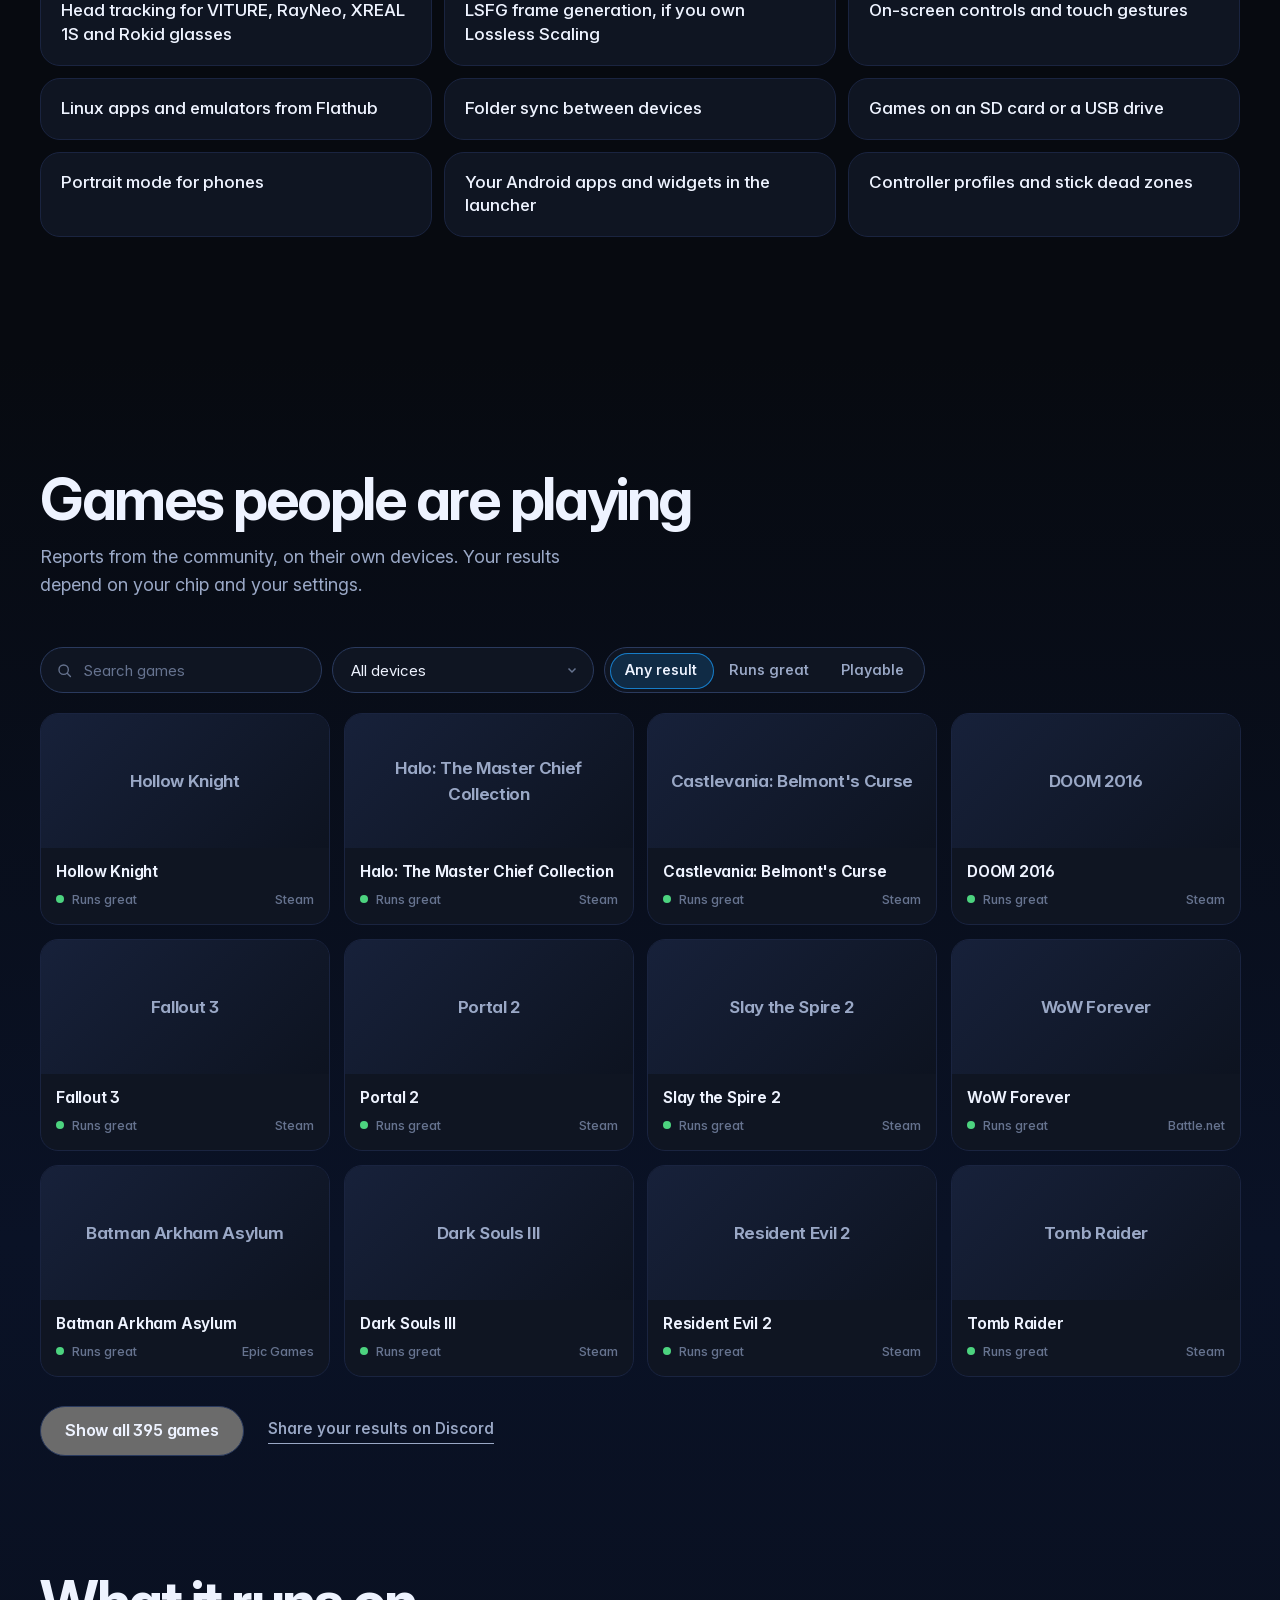
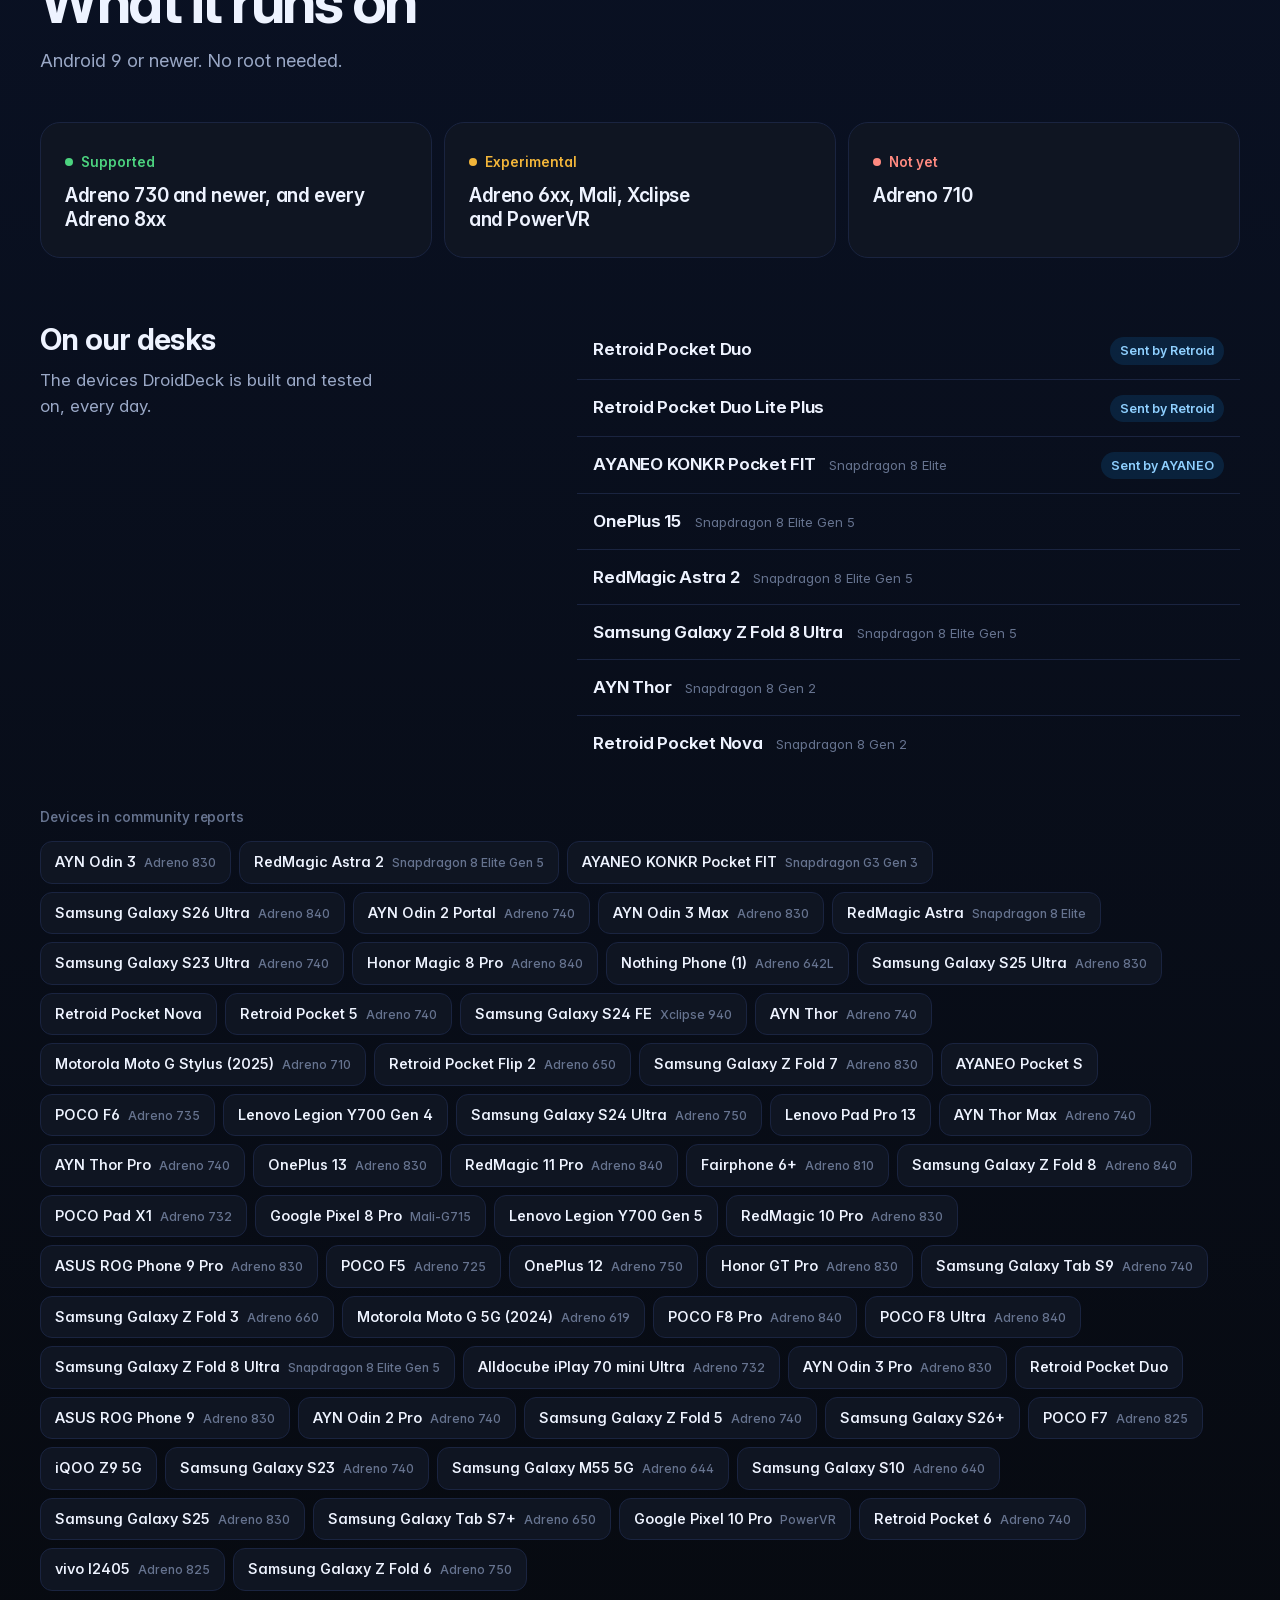
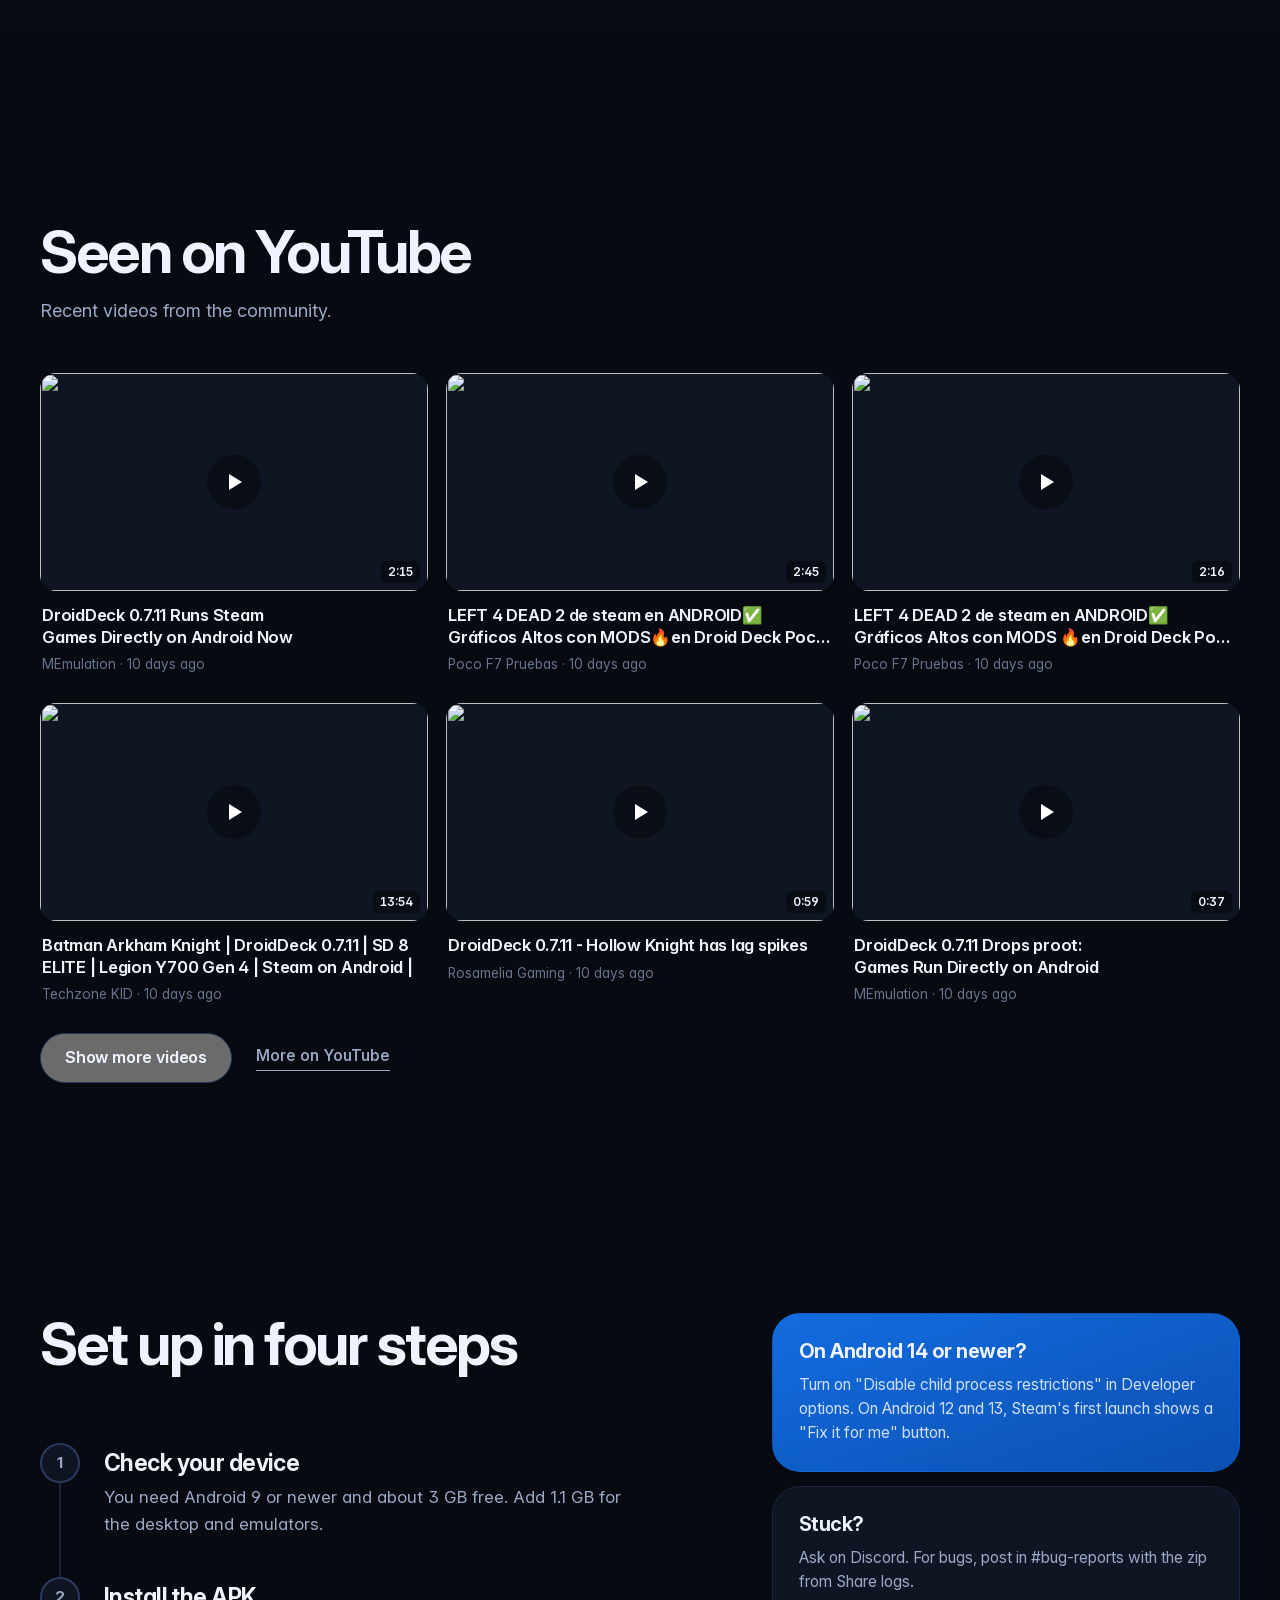
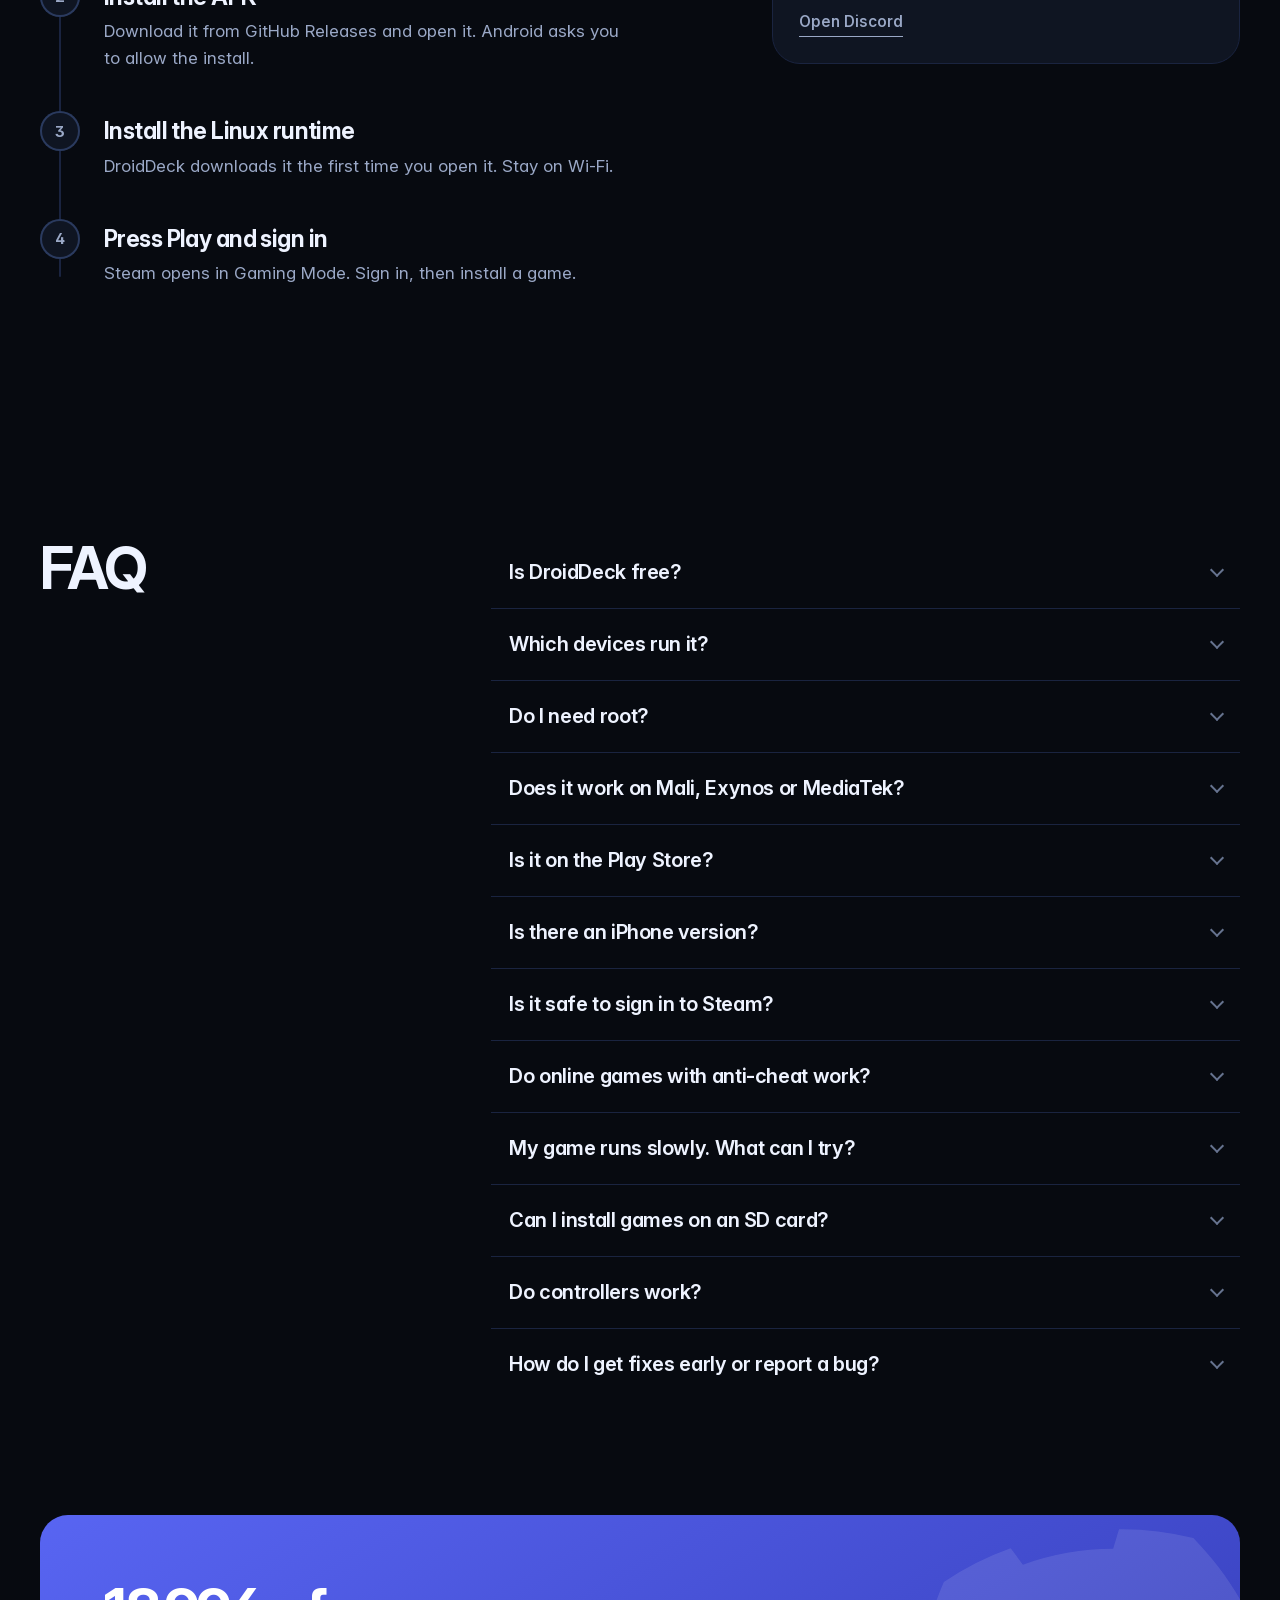
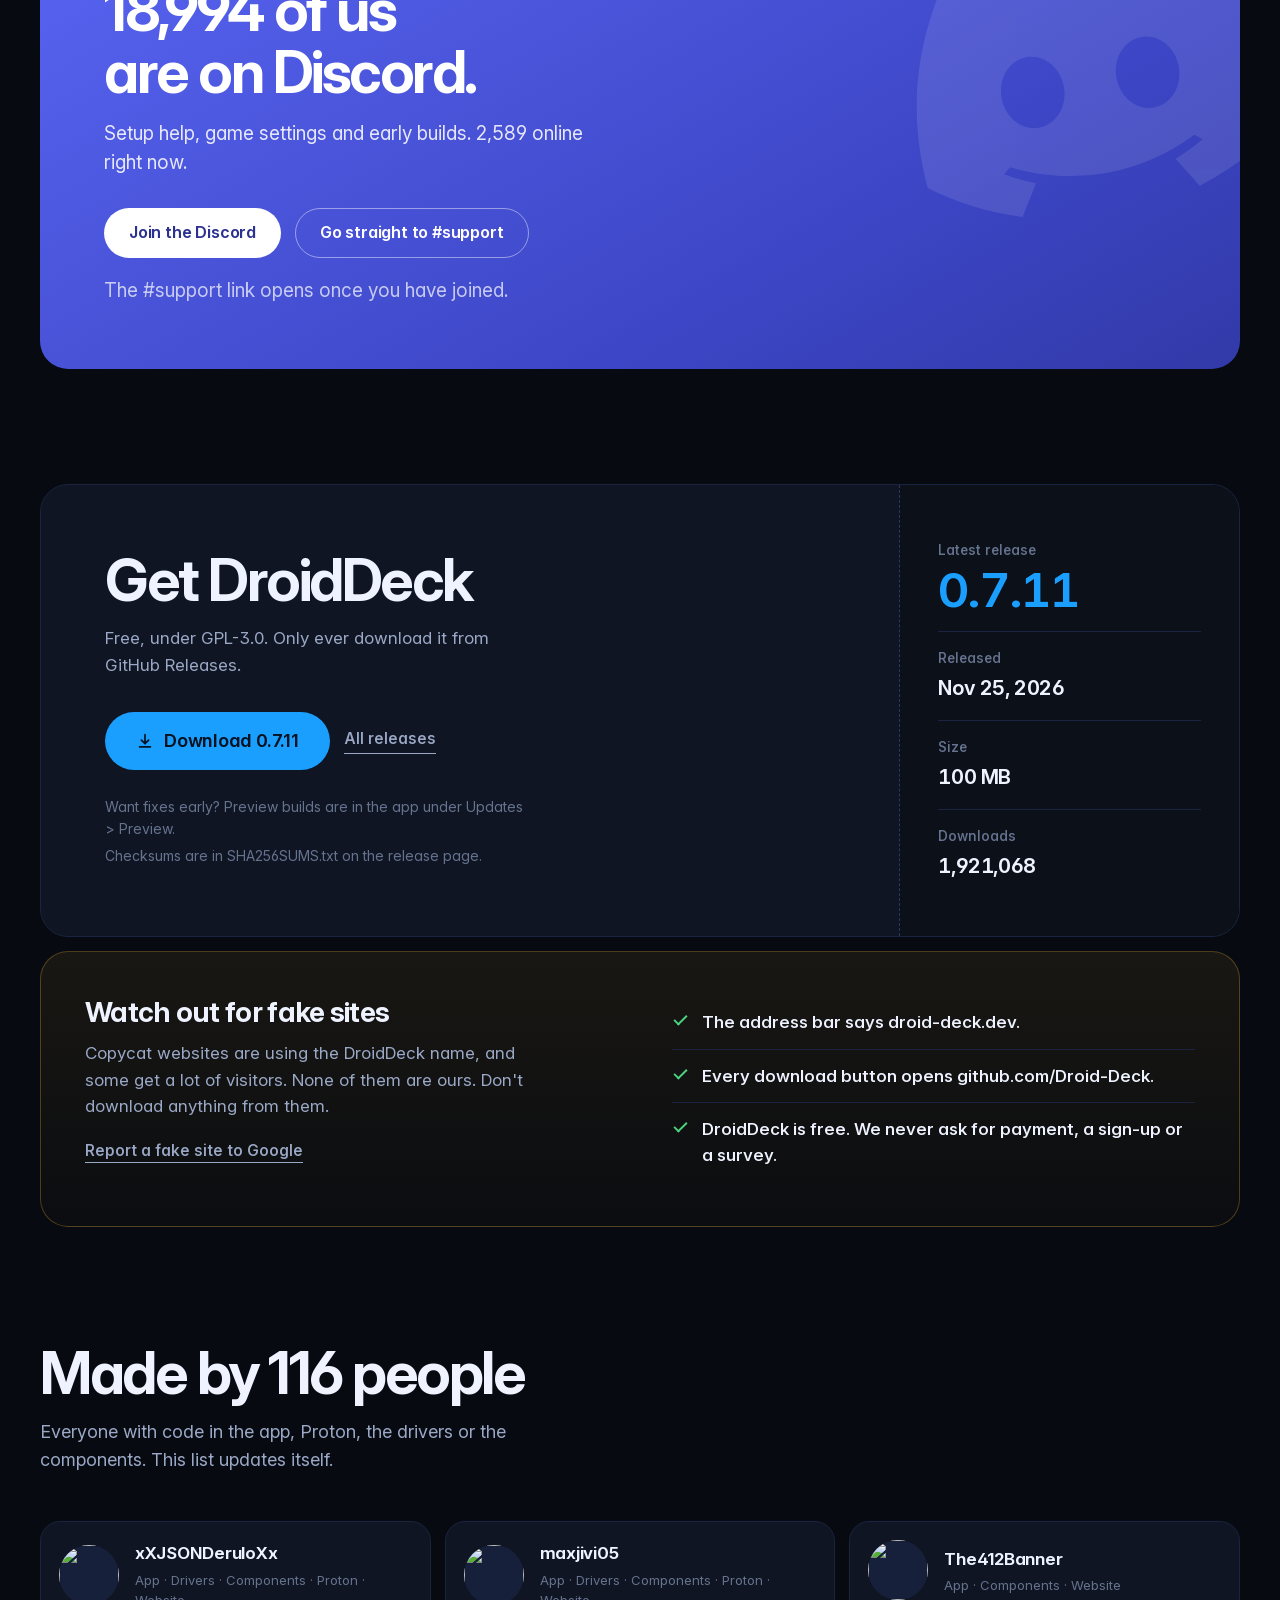
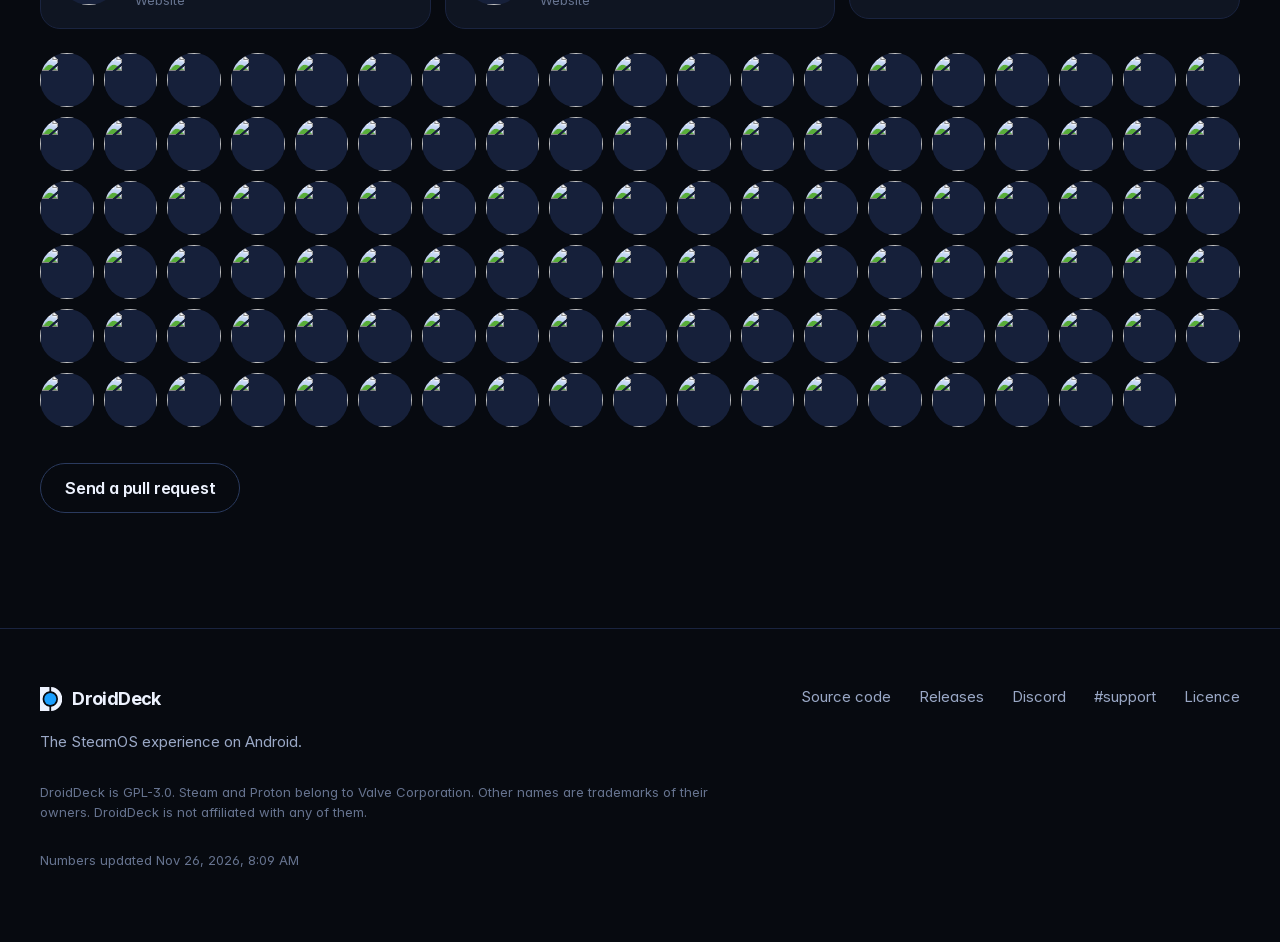
==== commit 0aac0fde: "Merge remote-tracking branch 'origin/main' into design/de-slop # Conflicts: #	index.html" ====
--- a/index.html
+++ b/index.html
@@ -92,8 +92,8 @@
     </ul>
     <a class="statline" href="https://github.com/Droid-Deck/DroidDeck" rel="noopener">
       <span class="statline-star"><svg viewBox="0 0 20 20" aria-hidden="true" class="fill"><path d="M10 1.700l2.550 5.300 5.750.800-4.200 4.050 1.050 5.750L10 14.850 4.850 17.600l1.050-5.750-4.200-4.050 5.750-.800z"/></svg><b data-live="stars-short">21.9K</b> <span data-i18n="stars.label">Stars on GitHub</span></span>
-      <span><b data-live="downloads-short">1.9M</b> <span data-i18n="stars.downloads">Downloads</span></span>
-      <span><b data-live="forks">1,120</b> <span data-i18n="stars.forks">Forks</span></span>
+      <span><b data-live="downloads-short">1.92M</b> <span data-i18n="stars.downloads">Downloads</span></span>
+      <span><b data-live="forks">1,123</b> <span data-i18n="stars.forks">Forks</span></span>
       <span><b data-live="people">116</b> <span data-i18n="stars.people">Contributors</span></span>
     </a>
   </div>
@@ -294,8 +294,8 @@
   <div class="wrap">
     <div class="club-card reveal">
       <svg class="club-mark" viewBox="0 0 24 24" aria-hidden="true"><path d="M19.6 5.300A17.400 17.400 0 0 0 15.300 4l-.550 1.100a16 16 0 0 0-5.500 0L8.700 4a17.400 17.400 0 0 0-4.300 1.300C1.700 9.400.950 13.400 1.300 17.300A17.600 17.600 0 0 0 6.600 20l1.150-1.850a11.300 11.300 0 0 1-1.800-.870l.440-.340a12.500 12.500 0 0 0 11.220 0l.440.340c-.570.340-1.180.630-1.800.870L17.400 20a17.600 17.600 0 0 0 5.300-2.700c.440-4.550-.740-8.500-3.100-12zM8.500 14.900c-1.050 0-1.900-.970-1.900-2.150s.840-2.150 1.900-2.150 1.920.970 1.900 2.150c0 1.180-.840 2.150-1.900 2.150zm7 0c-1.050 0-1.900-.970-1.900-2.150s.840-2.150 1.900-2.150 1.920.970 1.900 2.150c0 1.180-.840 2.150-1.900 2.150z"/></svg>
-      <h2 data-i18n="discord.title" data-i18n-vars="members">18,941 of us are on Discord.</h2>
-      <p data-i18n="discord.sub" data-i18n-vars="online">Setup help, game settings and early builds. 3,370 online right now.</p>
+      <h2 data-i18n="discord.title" data-i18n-vars="members">18,994 of us are on Discord.</h2>
+      <p data-i18n="discord.sub" data-i18n-vars="online">Setup help, game settings and early builds. 2,589 online right now.</p>
       <div class="actions">
         <a class="btn btn-primary" href="https://discord.gg/JRGAvawjsm" rel="noopener" data-i18n="discord.join">Join the Discord</a>
         <a class="btn btn-ghost" href="https://discord.com/channels/1552707793247539220/1556195514322780160" rel="noopener" data-i18n="discord.support">Go straight to #support</a>
@@ -325,7 +325,7 @@
         <div><dt data-i18n="download.latest">Latest release</dt><dd class="big" data-live="version">0.7.11</dd></div>
         <div><dt data-i18n="download.released">Released</dt><dd data-live="date">Nov 25, 2026</dd></div>
         <div><dt data-i18n="download.size">Size</dt><dd data-live="size">100 MB</dd></div>
-        <div><dt data-i18n="stars.downloads">Downloads</dt><dd data-live="downloads">1,898,903</dd></div>
+        <div><dt data-i18n="stars.downloads">Downloads</dt><dd data-live="downloads">1,921,068</dd></div>
       </dl>
     </div>
     <div class="fakes reveal" id="official">
